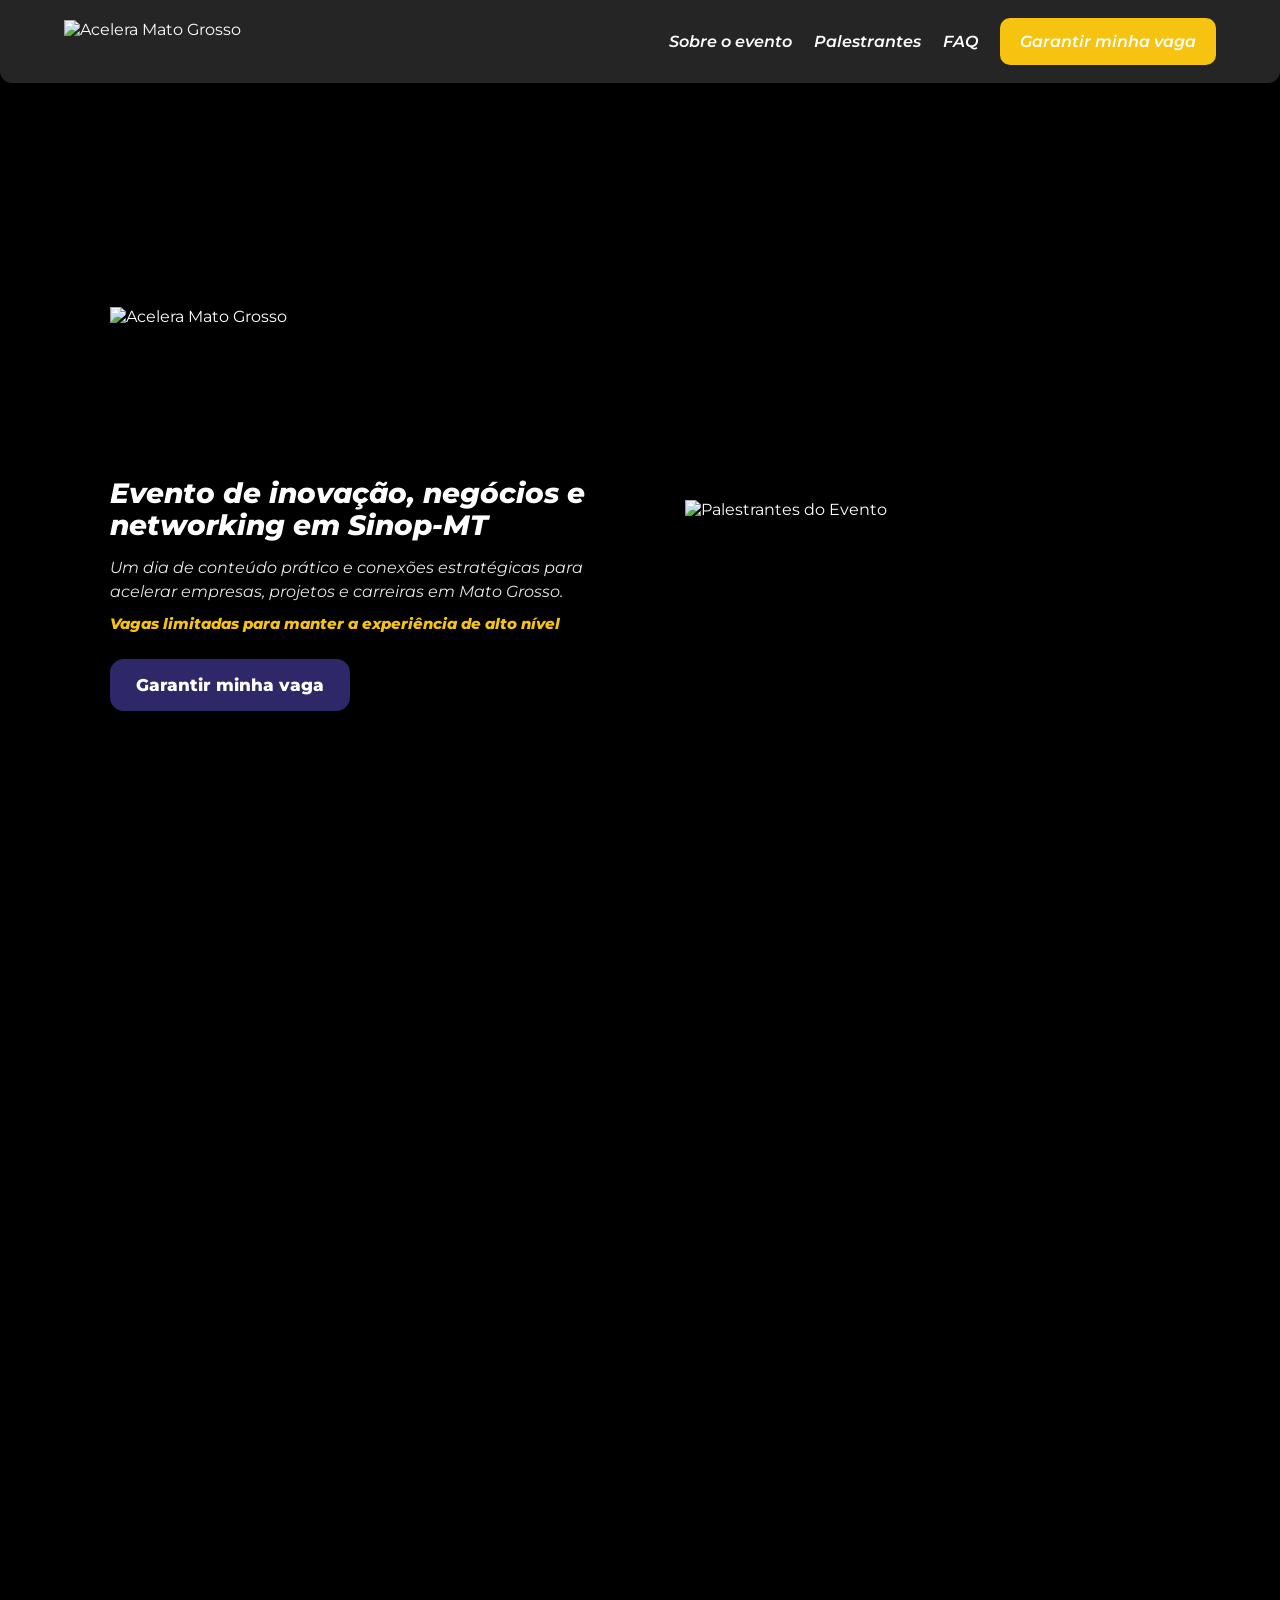
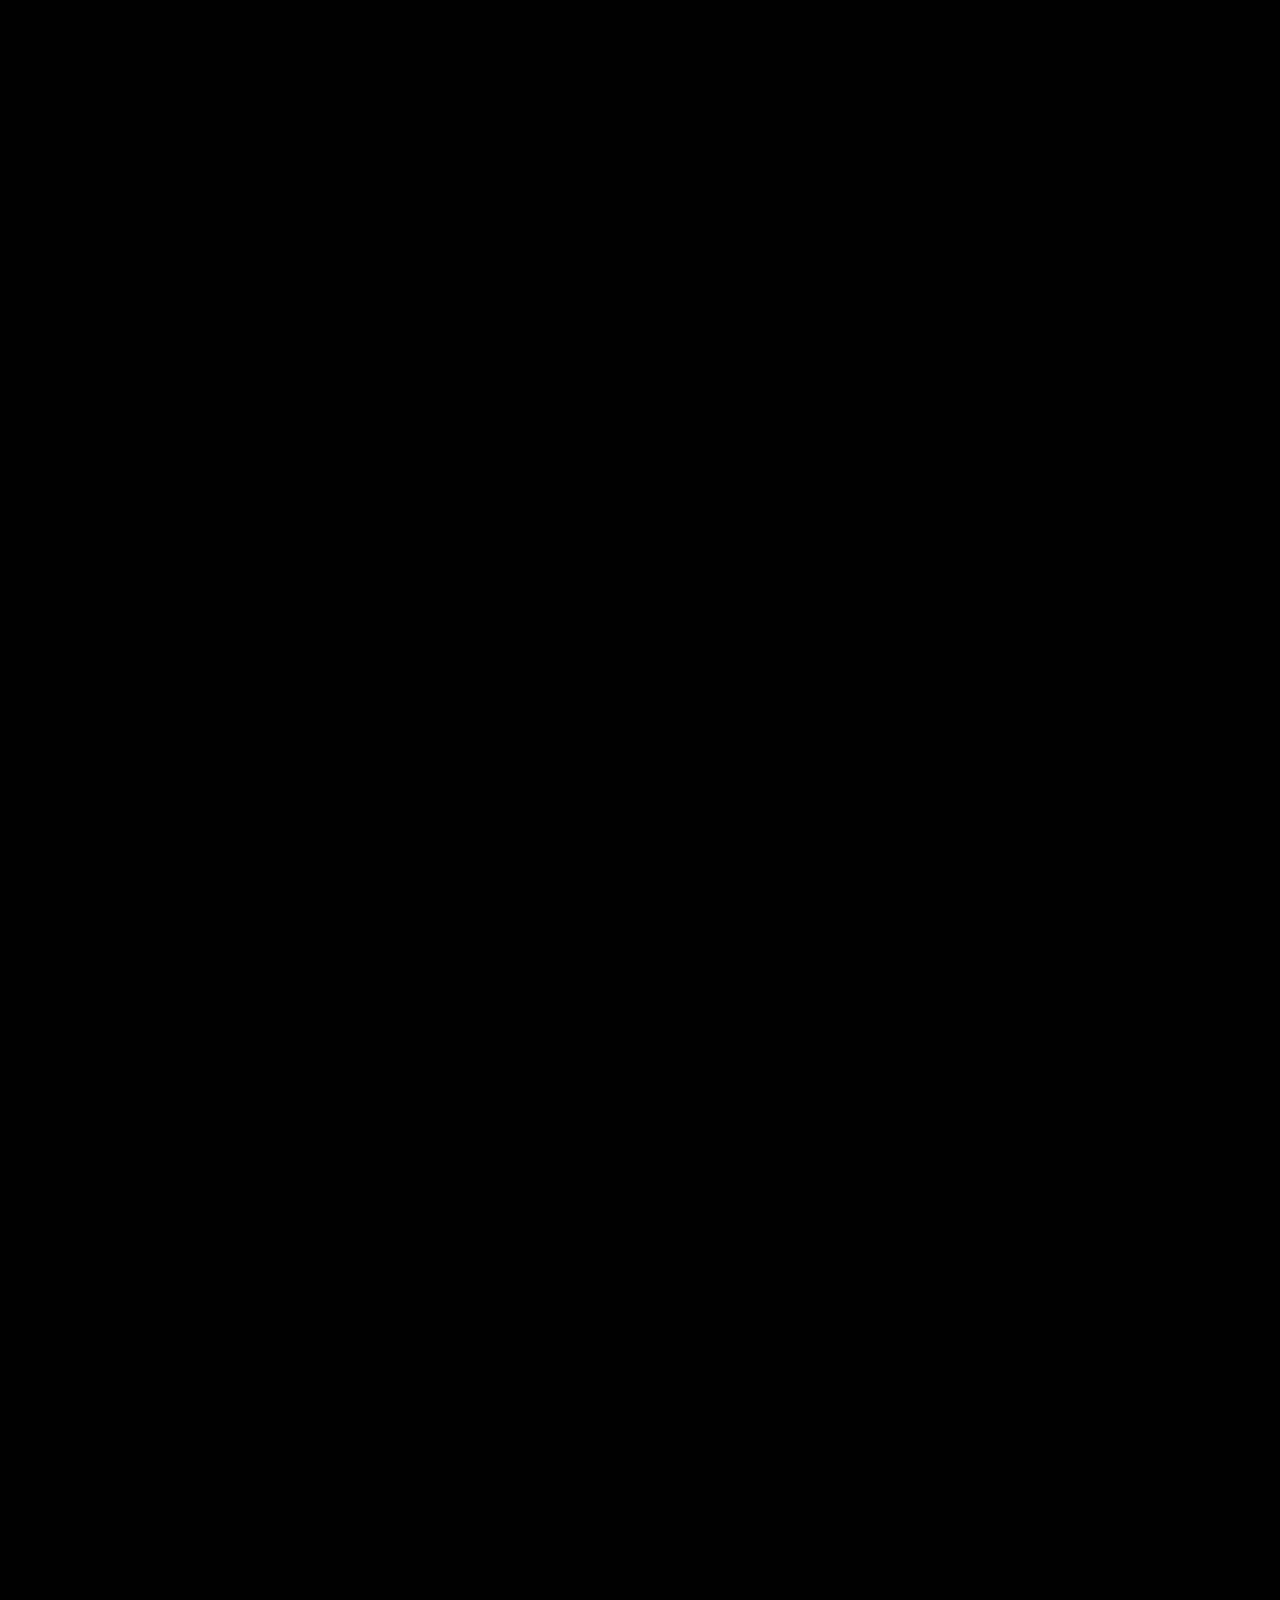
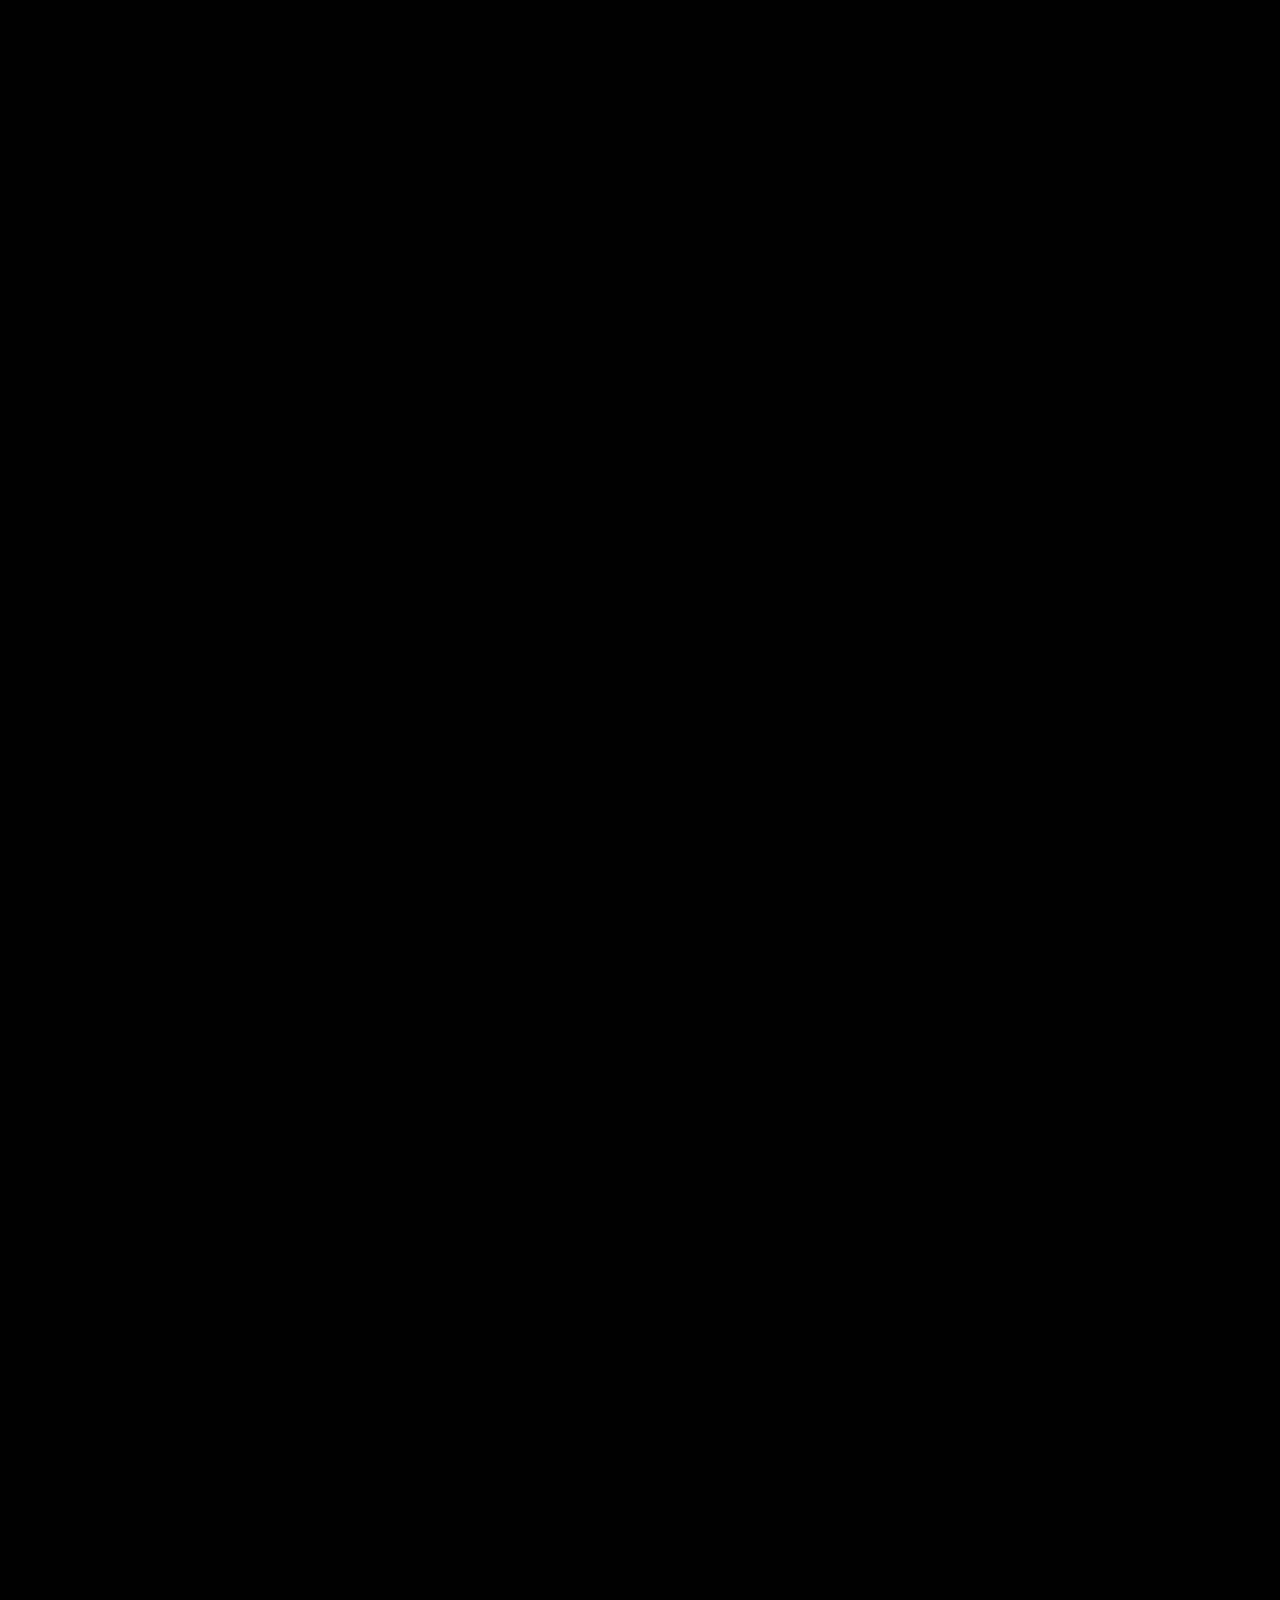
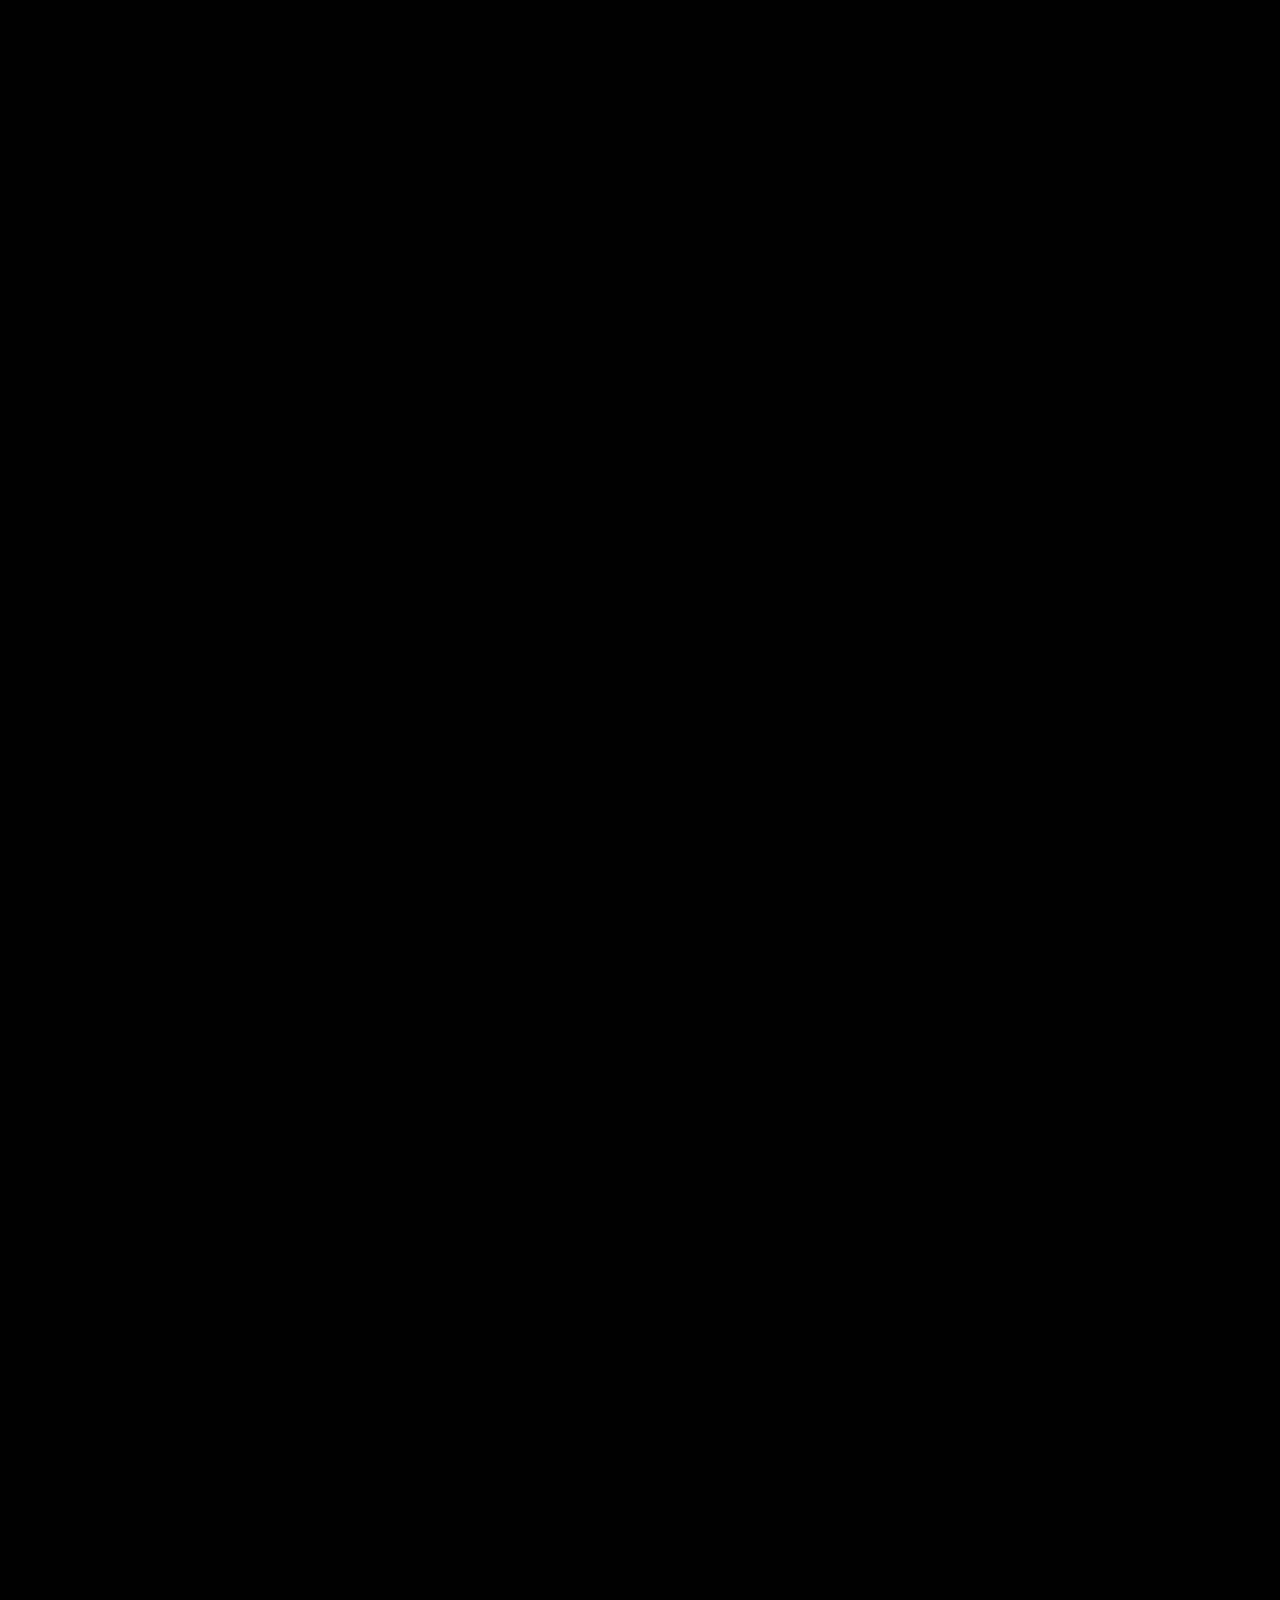
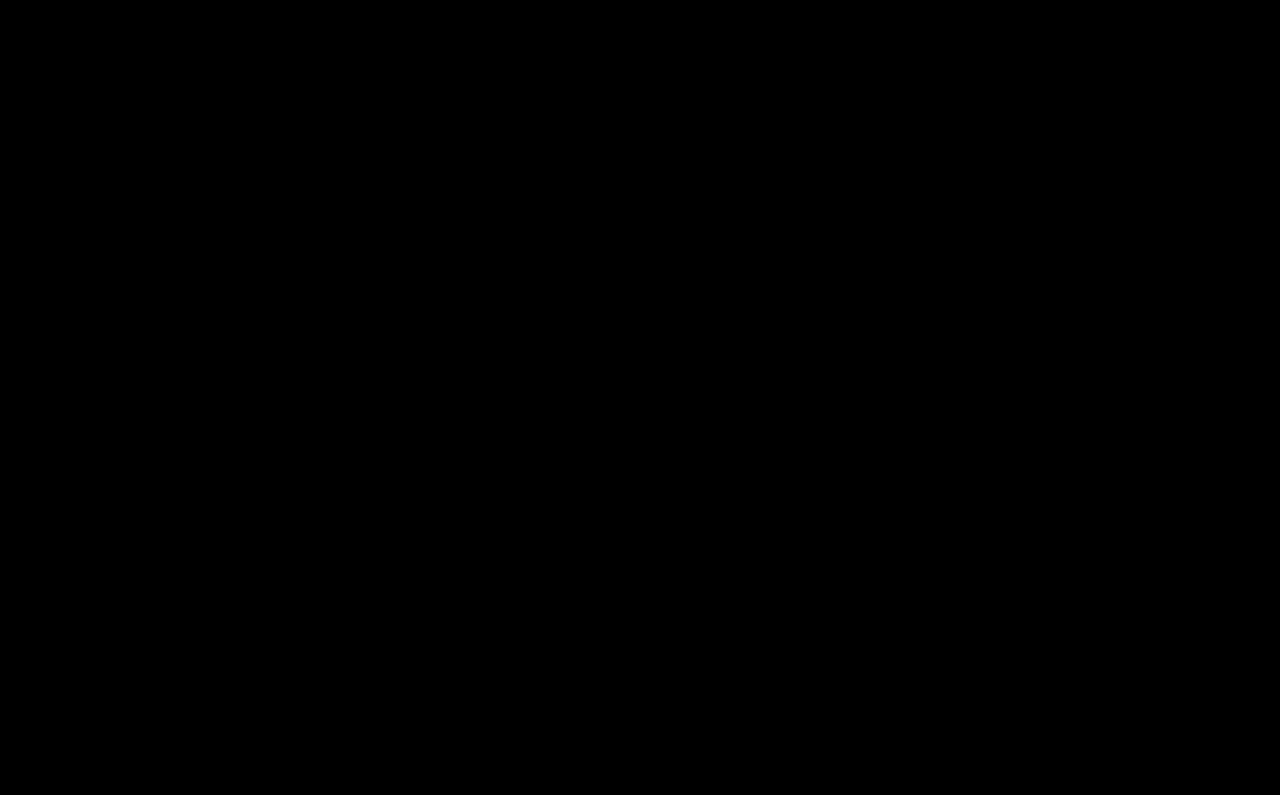
==== index.html @ d0f85fc1 "Feat ajuste no estilo e acrecentar outras opções no beneficios." ====
<!DOCTYPE html>
<html lang="pt-br">
<head>
    <meta charset="utf-8">
    <meta name="viewport" content="width=device-width, initial-scale=1, viewport-fit=cover">
    <meta name="theme-color" content="#2E2868">
    <meta name="color-scheme" content="dark light">
    <meta name="description" content="Acelera Mato Grosso: evento presencial de inovação, negócios e networking em Sinop-MT. Conteúdo prático, conexões estratégicas e vagas limitadas.">
    <meta name="robots" content="index,follow,max-image-preview:large">
    <meta property="og:locale" content="pt_BR">
    <meta property="og:type" content="website">
    <meta property="og:title" content="Acelera Mato Grosso — Inovação, Negócios e Networking em Sinop-MT">
    <meta property="og:description" content="Um dia de conteúdo prático e conexões estratégicas para acelerar empresas, projetos e carreiras em Mato Grosso.">
    <!-- TODO: ajuste a URL do site e a imagem OG -->
    <meta property="og:url" content="https://www.seudominio.com/">
    <meta property="og:image" content="https://www.seudominio.com/assent/og.jpg">
    <meta name="twitter:card" content="summary_large_image">
    <meta name="twitter:title" content="Acelera Mato Grosso">
    <meta name="twitter:description" content="Evento presencial de inovação, negócios e networking em Sinop-MT.">
    <meta name="twitter:image" content="https://www.seudominio.com/assent/og.jpg">

    <title>Acelera Mato Grosso | Evento de inovação, negócios e networking em Sinop-MT</title>

    <!-- Performance: fonts -->
    <link rel="preconnect" href="https://fonts.googleapis.com">
    <link rel="preconnect" href="https://fonts.gstatic.com" crossorigin>
    <link href="https://fonts.googleapis.com/css2?family=Montserrat:ital,wght@0,400;0,600;0,700;1,400;1,600;1,700&display=swap" rel="stylesheet">

    <link rel="stylesheet" href="style.css">

    <!-- SEO: Structured data (Event) -->
    <script type="application/ld+json">
    {
        "@context": "https://schema.org",
        "@type": "Event",
        "name": "Acelera Mato Grosso",
        "description": "Evento presencial de inovação, negócios e networking em Sinop-MT, com conteúdo prático e conexões estratégicas.",
        "eventAttendanceMode": "https://schema.org/OfflineEventAttendanceMode",
        "eventStatus": "https://schema.org/EventScheduled",
        "startDate": "2026-04-10T13:00:00-04:00",
        "endDate": "2026-04-10T20:00:00-04:00",
        "location": {
        "@type": "Place",
        "name": "Vie Hotel",
        "address": {
            "@type": "PostalAddress",
            "streetAddress": "Av. Bruno Martini, 2249 - Recanto Suíço",
            "addressLocality": "Sinop",
            "addressRegion": "MT",
            "postalCode": "78555-601",
            "addressCountry": "BR"
        }
        },
        "image": [
        "https://www.seudominio.com/assent/art-1.png"
        ],
        "offers": [
        {
            "@type": "Offer",
            "name": "Acelera Standard",
            "priceCurrency": "BRL",
            "price": "997.00",
            "availability": "https://schema.org/InStock",
            "url": "https://www.seudominio.com/#ingressos"
        },
        {
            "@type": "Offer",
            "name": "Acelera VIP",
            "priceCurrency": "BRL",
            "price": "1897.00",
            "availability": "https://schema.org/InStock",
            "url": "https://www.seudominio.com/#ingressos"
        }
        ],
        "organizer": {
        "@type": "Organization",
        "name": "Acelera Mato Grosso",
        "url": "https://www.seudominio.com/"
        }
    }
    </script>
</head>
<body>
    <!------- MENU CABEÇALHO ------>
    <a class="skip-link" href="#conteudo">Pular para o conteúdo</a>

    <header class="navbar" role="banner">

        <div class="logo">
            <a href="index.html">
                <img src="assent/logo-1.svg" alt="Acelera Mato Grosso" width="220" height="50" decoding="async">
            </a>
        </div>

        <button class="menu-toggle" id="mobile-menu" type="button" aria-label="Abrir menu" aria-controls="site-nav" aria-expanded="false">
            <span class="bar"></span>
            <span class="bar"></span>
            <span class="bar"></span>
        </button>

        <nav class="nav-links" id="site-nav" aria-label="Navegação principal">

            <div class="mobile-nav-head">
                <span class="mobile-nav-title">Menu</span>
                <button class="menu-close" type="button" aria-label="Fechar menu" data-menu-close>&times;</button>
            </div>

           <div class="mobile-nav-body">
                <ul>
                    <li><a href="#sobre">Sobre o evento</a></li>
                    <li><a href="#palestrantes">Palestrantes</a></li>
                    <li><a href="#faq">FAQ</a></li>
                    <li class="nav-button-container">
                        <a href="#ingressos" class="btn-vaga">Garantir minha vaga</a>
                    </li>
                </ul>
            </div>
        </nav>
    </header>

    <!------ Backdrop do menu mobile (clicável para fechar) ---- -->
    <div class="nav-backdrop" id="nav-backdrop" data-menu-close aria-hidden="true"></div>

    <main id="conteudo">

        <!----- HERO ------>
        <section class="hero">
            <div class="hero-container">
                <div class="hero-content">
                    <img src="assent/logo-1.svg" alt="Acelera Mato Grosso" class="hero-logo" width="580" height="160" decoding="async">
                    <h1 id="hero-title">Evento de inovação, negócios e networking em Sinop-MT</h1>
                    <p>Um dia de conteúdo prático e conexões estratégicas para acelerar empresas, projetos e carreiras em Mato Grosso.</p>
                    <span class="vagas-alerta">Vagas limitadas para manter a experiência de alto nível</span>
                    <a href="#ingressos" class="btn-hero">Garantir minha vaga</a>
                </div>
                <div class="hero-image" aria-hidden="true">
                    <img src="assent/art-1.png" alt="Palestrantes do Evento" fetchpriority="high" decoding="async">
                </div>
            </div>
        </section>

        <!------ CRÔNOMETRO ------>
        <section class="countdown-section" aria-label="Contagem regressiva para o evento" data-event-start="2026-04-10T13:00:00-04:00">
            <div class="countdown-container" role="group" aria-label="Tempo restante">
                <div class="time-box">
                    <span id="months" aria-label="Meses restantes">0</span>
                    <p>meses</p>
                </div>
                <div class="time-box">
                    <span id="days" aria-label="Dias restantes">0</span>
                    <p>dias</p>
                </div>
                <div class="time-box" aria-label="Horas restantes">
                    <span id="hours">0</span>
                    <p>horas</p>
                </div>
                <div class="time-box" aria-label="Minutos restantes">
                    <span id="minutes">0</span>
                    <p>minutos</p>
                </div>
            </div>
        </section>

        <!------ O QUE É ------>
        <section class="about-section" id="sobre" aria-labelledby="sobre-title">
            <div class="about-container">
        
                <div class="carousel-wrapper" aria-hidden="true">
                    <div class="blur-top"></div>
        
                    <div class="carousel-column">
                        <div class="track track-up" id="track1">
                            <img src="assent/1.png" alt="Evento" loading="lazy" decoding="async">
                            <img src="assent/2.png" alt="Evento" loading="lazy" decoding="async">
                            <img src="assent/3.png" alt="Evento" loading="lazy" decoding="async">
                            <img src="assent/4.png" alt="Evento" loading="lazy" decoding="async">
                            <img src="assent/5.png" alt="Evento" loading="lazy" decoding="async">
                            <img src="assent/6.png" alt="Evento" loading="lazy" decoding="async">
                        </div>
                    </div>

                    <div class="carousel-column">
                        <div class="track track-down" id="track2">
                            <img src="assent/1.png" alt="Evento" loading="lazy" decoding="async">
                            <img src="assent/2.png" alt="Evento" loading="lazy" decoding="async">
                            <img src="assent/3.png" alt="Evento" loading="lazy" decoding="async">
                            <img src="assent/4.png" alt="Evento" loading="lazy" decoding="async">
                            <img src="assent/5.png" alt="Evento" loading="lazy" decoding="async">
                            <img src="assent/6.png" alt="Evento" loading="lazy" decoding="async">
                        </div>
                    </div>

                    <div class="blur-bottom"></div>
                </div>

                <div class="about-text">
                    <h2 id="sobre-title">O que é o Acelera Mato Grosso?</h2>
                    <p>O Acelera Mato Grosso é um evento criado para fortalecer o ecossistema local, reunindo pessoas e organizações para falar de crescimento, inovação e execução. Aqui o foco é sair do "conceito" e levar você para a prática: estratégias, ferramentas e trocas reais com quem faz acontecer em Sinop e em todo o MT.</p>
                </div>

            </div>
        </section>

        <!------ BENEFICIOS ------>
        <section class="benefits-section" id="beneficios" aria-labelledby="beneficios-title">
            <div class="benefits-container">
                <h2 class="benefits-title" id="beneficios-title">Por que participar?</h2>
        
                <div class="benefits-content">
                    <div class="benefits-image" aria-hidden="true">
                        <img src="assent/mt.png" alt="Mapa de Mato Grosso" loading="lazy" decoding="async">
                    </div>
                    <div class="benefits-text">
                        <ul>
                            <li>Atualize seu repertório com tendências e boas práticas do mercado</li>
                            <li>Troque experiências com pessoas que vivem desafios parecidos</li>
                            <li>Amplie seu networking e gere oportunidades reais</li>
                            <li>Saia com ideias e um plano de ação para aplicar rapidamente</li>
                        </ul>
                    </div>
                </div>
            </div>
        </section>

        <!------ PARA QUEM? ------->
        <section class="target-section" id="publico" aria-labelledby="publico-title">
            <div class="target-container">
                <h2 class="target-title" id="publico-title">Para quem o Acelera Mato Grosso é ideal?</h2>
        
                <div class="target-grid" role="list">

                    <div class="target-card" role="listitem">
                        <img src="assent/proprietario-da-loja 1.svg" alt="Ícone Empreendedores" loading="lazy" decoding="async">
                        <p>Empreendedores e donos de negócios (pequenos, médios e em crescimento)</p>
                    </div>

                    <div class="target-card">
                        <img src="assent/programador 1.svg" alt="Ícone Profissionais" loading="lazy" decoding="async">
                        <p>Profissionais de tecnologia, marketing, vendas, gestão e operações</p>
                    </div>

                    <div class="target-card">
                        <img src="assent/financiamento-coletivo-de-startups 1.svg" alt="Ícone Startups" loading="lazy" decoding="async">
                        <p>Startups e projetos em validação, tração ou escala</p>
                    </div>

                    <div class="target-card">
                        <img src="assent/lideranca 1.svg" alt="Ícone Lideranças" loading="lazy" decoding="async">
                        <p>Lideranças e equipes que querem inovar e melhorar resultados</p>
                    </div>

                </div>
            </div>
        </section>

        <!------ CONTEÚDO ------>
        <section class="content-features" id="conteudo-feature" aria-labelledby="conteudo-title">
            <h2 class="features-main-title" id="conteudo-title">Conteúdo + conexões</h2>

            <div class="features-container">

                <div class="feature-item">
                    <div class="feature-image-wrapper">
                        <div class="diamond-shape">
                            <img src="assent/13.png" alt="Palestras" loading="lazy" decoding="async">
                        </div>
                    </div>
                    <div class="feature-text">
                        <p><strong>Palestras:</strong> insights e casos reais, sem enrolação</p>
                    </div>
                </div>

                <div class="feature-item reverse">
                    <div class="feature-image-wrapper">
                        <div class="diamond-shape">
                            <img src="assent/14.png" alt="Workshops" loading="lazy" decoding="async">
                        </div>
                    </div>
                    <div class="feature-text">
                        <p><strong>Workshops:</strong> mão na massa com ferramentas e métodos</p>
                    </div>
                </div>

                <div class="feature-item">
                    <div class="feature-image-wrapper">
                        <div class="diamond-shape">
                            <img src="assent/15.png" alt="Networking" loading="lazy" decoding="async">
                        </div>
                    </div>
                    <div class="feature-text">
                        <p><strong>Networking:</strong> conexões por interesses (negócios, carreira, tech, parcerias)</p>
                    </div>
                </div>

            </div>
        </section>

        <!------ PROGRAMAÇÃO ------>
        <section class="schedule-section" id="programacao" aria-labelledby="programacao-title">
            <div class="schedule-container">
                <h2 class="schedule-title" id="programacao-title">Programação do Acelera Mato Grosso</h2>
        
                <div class="schedule-image-wrapper" aria-hidden="true">
                    <img src="assent/16.png" alt="Cronograma do Evento" class="schedule-img" loading="lazy" decoding="async">
                </div>
                <div class="schedule-cta">
                    <a href="#ingressos" class="btn-hero">Quero participar</a>
                </div>

            </div>
        </section>

        <!------ PALESTRANTES ------>
        <section class="speakers-section" id="palestrantes" aria-labelledby="palestrantes-title">
            <div class="speakers-container">
                <h2 class="speakers-title" id="palestrantes-title">Palestrantes e convidados</h2>
                <p class="speakers-subtitle">Reunimos profissionais com experiência prática em crescimento e inovação, conectando o mercado local com referências e cases aplicáveis.</p>
        
                <div class="speakers-carousel" aria-label="Lista de palestrantes" tabindex="0">
                    <div class="speakers-track" id="speakers-track">
                    
                        <!-- Leonardo Naranjo -->
                        <button type="button" class="speaker-card speaker-card-btn"
                            data-speaker-name="Leonardo Naranjo"
                            data-speaker-role="Sócio Empresário"
                            data-speaker-bio="Leonardo Naranjo é advogado e Master Franqueado da Prudential do Brasil, além de sócio-fundador da LLN Corretora de Seguros. Há quase 10 anos lidera uma das unidades de franquia mais premiadas da companhia, reconhecida como TOP Estadual 2025. Atua com foco em sucessão empresarial, planejamento financeiro estratégico e proteção patrimonial, unindo visão de longo prazo com execução prática. Também tem forte atuação no desenvolvimento de pessoas, formando times de alta performance e estruturando modelos de reconhecimento e compensação por resultados. É mestre em Direito Internacional pela UFMG e acredita no franchising como motor de crescimento, construindo negócios escaláveis, lucrativos e com propósito em todo o Brasil."
                            data-speaker-img="assent/palestras1.png"
                            data-linkedin="https://www.linkedin.com/in/leonardo-naranjo-728499106/"
                            aria-label="Abrir detalhes do palestrante Leonardo Naranjo">

                            <div class="speaker-image-container">
                                <img src="assent/palestras1.png" alt="Foto do palestrante Leonardo Naranjo" loading="lazy" decoding="async">
                            </div>

                            <div class="speaker-info">
                                <h3>Leonardo Naranjo — Sócio Empresário</h3>
                                <p><strong>Tema:</strong> Gestão de Risco.</p>
                            </div>
                        </button>
                        
                        <!-- Filipe Telles -->
                        <button type="button" class="speaker-card speaker-card-btn"
                            data-speaker-name="Filipe Telles"
                            data-speaker-role="Gestor de Liderança e Inovação"
                            data-speaker-bio="Filipe Telles é gestor de Inovação e Qualidade na Agroceres PIC e mentor de negócios no PwC Agtech Innovation. Atua fortalecendo pessoas e times por meio de treinamentos, workshops, consultorias e mentorias que combinam metodologias modernas de gestão (como Gestão 3.0, Design Thinking e Agile) com desenvolvimento humano, liderança, comunicação, inteligência emocional, planejamento estratégico e gestão da inovação. Com trajetória sólida em gestão de projetos, processos e desenvolvimento de talentos, também traz uma abordagem prática inspirada no aprendizado com cavalos, ajudando líderes a aplicarem presença, exemplo e interesse genuíno para lidar com desafios reais. É mestre pela UNESP e possui MBA em Gestão de Projetos pela USP/ESALQ."
                            data-speaker-img="assent/palestras2.png"
                            data-linkedin="https://www.linkedin.com/in/filipetelles/"
                            aria-label="Abrir detalhes do palestrante Filipe Telles">

                            <div class="speaker-image-container">
                                <img src="assent/palestras2.png" alt="Foto do palestrante Filipe Telles" loading="lazy" decoding="async">
                            </div>

                            <div class="speaker-info">
                                <h3>Filipe Telles — Liderança e Inovação</h3>
                                <p><strong>Tema:</strong> Liderança</p>
                            </div>
                        </button>
            
                        <!-- Ademir Junior -->
                        <button type="button" class="speaker-card speaker-card-btn"
                            data-speaker-name="Ademir Junior"
                            data-speaker-role="Contador e Consultor"
                            data-speaker-bio="Profissional com sólida trajetória acadêmica e atuação prática em contabilidade e finanças aplicadas ao agronegócio. Realizou Pós-Doutorado em Contabilidade no Agronegócio pela AIT (Dublin, Irlanda) e Pós-Doutorado em Finanças (FACEBA). É Doutor em Administração (UA) e Mestre em Controladoria (UFBA), além de empresário contábil e professor universitário. Especialista em Agronegócios (UFBA), possui MBAs e pós-graduações em áreas como auditoria e perícia, controladoria e finanças corporativas, contabilidade societária, custos, gerencial, fusões e aquisições e contabilidade desportiva, com formações por instituições como FGV, PUC-SP, PUC-RJ, FIPECAFI e Estácio. Complementa sua formação com cursos e extensões em comércio exterior, contabilidade internacional e offshore e estruturas econômicas (Oxford College, Londres). Atua como colunista de economia no jornal O Clarín (Buenos Aires) e é coautor dos livros Compliance Trabalhista e Compliance Tributário. No mercado, trabalha com agronegócio, comércio exterior, contabilidade aeronáutica e desportiva, além de planejamento sucessório e tributário e contabilidade internacional"
                            data-speaker-img="assent/palestras3.png"
                            data-instagram="https://www.instagram.com/ademirjunioroficial/"
                            aria-label="Abrir detalhes do palestrante Ademir Junior">

                            <div class="speaker-image-container">
                                <img src="assent/palestras3.png" alt="Foto do palestrante Ademir Junior" loading="lazy" decoding="async">
                            </div>

                            <div class="speaker-info">
                                <h3>Ademir Junior — Contador e Consultor</h3>
                                <p><strong>Tema:</strong> Reforma Tributária</p>
                            </div>
                        </button>
            
                        <!-- Mariana Maduro -->
                        <button type="button" class="speaker-card speaker-card-btn"
                            data-speaker-name="Mariana Maduro"
                            data-speaker-role="Diretora Jurídica"
                            data-speaker-bio="Mariana Maduro é advogada e sócia na Renault Advogados, com 15 anos de experiência em Direito Societário, M&A, Private Equity e Mercado de Capitais. Atuou como Diretora Jurídica e de Compliance de companhia de capital aberto listada no Novo Mercado da B3 e regulada pela SUSEP, com interação direta com Conselho de Administração e comitês de Auditoria e Risco, reportando-se a CFO e CEO. Com forte perfil estratégico e executivo, liderou áreas consultiva e contenciosa, contratos, governança, estruturação societária, operações de M&A, estratégia fiscal e implantação de sistemas de gestão de contratos e processos, além de canal de denúncias e programas de compliance. Também é professora de Direito Societário, M&A e Mercado de Capitais em cursos de LL.M e pós-graduação (IBMEC e outras instituições) e autora de artigos na área. Formação destacada: LL.M. em Direito Societário e Mercado de Capitais (IBMEC) e especialização em Direito Empresarial (UERJ)."
                            data-speaker-img="assent/palestras4.png"
                            data-instagram="https://www.instagram.com/prof.mariana.maduro/"
                            data-linkedin="https://www.linkedin.com/in/mariana-maduro-17bbb822/"
                            aria-label="Abrir detalhes do palestrante Mariana Maduro">

                            <div class="speaker-image-container">
                                <img src="assent/palestras4.png" alt="Foto do palestrante Mariana Maduro" loading="lazy" decoding="async">
                            </div>

                            <div class="speaker-info">
                                <h3>Mariana Maduro — Diretora Jurídicar</h3>
                                <p><strong>Tema:</strong> Direito Societário</p>
                            </div>
                        </button>

                        <!-- Rafael Periole -->
                        <button type="button" class="speaker-card speaker-card-btn"
                            data-speaker-name="Rafael Periole"
                            data-speaker-role="Sócio Empresário"
                            data-speaker-bio="Rafael Perioli é engenheiro de produção e executivo de crescimento, com mais de 15 anos de experiência em vendas, marketing e estruturação de times comerciais. É CMO e sócio da WeFit, empresa que integra neurociência, genética e tecnologia para soluções personalizadas de saúde e bem-estar, e cofundador da BeHive Global, atuando também como membro do conselho. Ao longo da carreira, liderou projetos de expansão e cultura comercial, com foco em branding, performance, conversão e escala, além de mentorar profissionais e empresas com metodologias práticas de alta performance. É formado pela Universidade Paulista e possui Master’s em Business Management pela FGV."
                            data-speaker-img="assent/palestras5.png"
                            data-instagram="https://www.instagram.com/rafaelperioli/"
                            data-linkedin="https://www.linkedin.com/in/rafaperioli/?originalSubdomain=br"
                            aria-label="Abrir detalhes do palestrante Rafael Periole">

                            <div class="speaker-image-container">
                                <img src="assent/palestras5.png" alt="Foto do palestrante Rafael Periole" loading="lazy" decoding="async">
                            </div>

                            <div class="speaker-info">
                                <h3>Rafael Periole — Sócio Empresário</h3>
                                <p><strong>Tema:</strong> Era da Venda</p>
                            </div>
                        </button>

                        <!-- Ielifer Marques -->
                        <button type="button" class="speaker-card speaker-card-btn"
                            data-speaker-name="Ielifer Marques"
                            data-speaker-role="Coordenadora de consultoria"
                            data-speaker-bio="Iélifer Marques é Engenheira de Produção formada pela UFMS e atua como Coordenadora de Consultoria na P-Excellence, onde lidera projetos de BPM (Business Process Management) e melhoria contínua para organizações de diferentes segmentos. Tem experiência prática em otimização, mapeamento e padronização de processos em empresas de pequeno a grande porte, com estruturas que variam de 7 a 35 mil colaboradores, sempre com foco em eficiência operacional e geração de valor sustentável."
                            data-speaker-img="assent/palestras6.png"
                            data-linkedin="https://www.linkedin.com/in/i%C3%A9lifer-marques-347a111b5/"
                            aria-label="Abrir detalhes do palestrante Ielifer Marques">

                            <div class="speaker-image-container">
                                <img src="assent/palestras6.png" alt="Foto do palestrante Ielifer Marques" loading="lazy" decoding="async">
                            </div>

                            <div class="speaker-info">
                                <h3>Ielifer Marques — Coord. de consultoria</h3>
                                <p><strong>Tema:</strong> Gestão de Processos</p>
                            </div>
                        </button>
                    </div>
                </div>

                <div class="carousel-controls" aria-label="Controles do carrossel de palestrantes">
                    <button class="control-btn" type="button" data-action="prev" aria-label="Voltar">‹</button>
                    <button class="control-btn" type="button" data-action="next" aria-label="Avançar">›</button>
                </div>
            </div>
        </section>


        <section class="tickets-section" id="ingressos" aria-labelledby="ingressos-title">
            <h2 class="tickets-main-title" id="ingressos-title">Ingressos</h2>

            <div class="tickets-container">

                <div class="ticket-card">

                    <h3 class="ticket-name">Acelera Standard</h3>

                    <div class="price-container">
                        <span class="old-price">R$ 1.994,00</span>

                        <div class="main-price" aria-label="Preço parcelado">
                            <span class="price-x">R$ x6</span>
                            <span class="price-value">187<small>,00</small></span>
                        </div>

                        <p class="cash-price">ou à vista R$ 997,00</p>
                    </div>

                    <a href="#" class="btn-ticket-buy">Comprar meu ingresso</a>

                    <button class="btn-toggle-benefits" type="button" data-toggle="collapse" data-target="#benefits-standard" aria-expanded="false">
                        <span class="chev" aria-hidden="true">></span> Ver benefícios
                    </button>

                    <div id="benefits-standard" class="benefits-content-1" hidden>
                        <ul>
                            <li>Acesso Completo às Palestras</li>
                            <li>Networking Coffee Break</li>
                            <li>Kit de Boas-Vindas</li>
                            <li>Crachá de Identificação Exclusivo</li>
                        </ul>
                    </div>

                </div>

                <div class="ticket-card">
                    <h3 class="ticket-name vip-label">Acelera VIP</h3>

                    <div class="price-container">
                        <span class="old-price">R$ 4.044,00</span>
                        
                        <div class="main-price" aria-label="Preço parcelado">
                            <span class="price-x">R$ x6</span>
                            <span class="price-value">337<small>,00</small></span>
                        </div>

                        <p class="cash-price">ou à vista R$ 1.897,00</p>
                    </div>

                    <a href="#" class="btn-ticket-buy vip-border">Comprar meu ingresso</a>

                    <button class="btn-toggle-benefits" type="button" data-toggle="collapse" data-target="#benefits-vip" aria-expanded="false">
                        <span class="chev" aria-hidden="true">></span> Ver benefícios
                    </button>

                    <div id="benefits-vip" class="benefits-content-1" hidden>
                        <ul>
                            <li>Tudo do Standard</li>
                            <li>Acesso à Área VIP (Frente do Palco)</li>
                            <li>Jantar de Confraternização</li>
                        </ul>
                    </div>

                </div>
            </div>
        </section>

        <!------ PERGUNTAS FREQUENTES ------>
        <section class="faq-section" id="faq" aria-labelledby="faq-title">
            <h2 class="faq-main-title" id="faq-title">Perguntas frequentes</h2>

            <div class="faq-container">
                <div class="faq-item">
                    <button class="faq-question" type="button" data-toggle="collapse" data-target="#faq-1" aria-expanded="false">
                        O que é o Acelera Mato Grosso?
                        <span class="faq-arrow" aria-hidden="true">▼</span>
                    </button>
                    <div class="faq-answer" id="faq-1" hidden>
                        <p>Acelera Mato Grosso é um evento presencial focado em inovação, negócios e networking, com palestras e atividades práticas para acelerar empresas, projetos e carreiras em Sinop/MT.</p>
                    </div>
                </div>

                <div class="faq-item">
                    <button class="faq-question" type="button" data-toggle="collapse" data-target="#faq-2" aria-expanded="false">
                        Quando e onde acontece o evento?
                        <span class="faq-arrow" aria-hidden="true">▼</span>
                    </button>
                    <div class="faq-answer" id="faq-2" hidden>
                        <p datetime="2026-04-10T13:00:00-04:00">O evento acontecerá no dia 10 de Março de 2026, em Sinop-MT. O local exato será enviado por e-mail aos inscritos.</p>
                    </div>
                </div>
            </div>
        </section>


        <section class="location-section" id="local" aria-labelledby="local-title">
            <h2 class="location-title" id="local-title">LOCAL</h2>
            <div class="location-container">
                <div class="location-info">
                    <img src="assent/art5.svg" alt="Ícone de Pin" class="pin-icon" class="pin-icon" width="60" height="60" loading="lazy" decoding="async">
                    <p class="location-date">
                        <time datetime="2026-04-10T13:00:00-04:00">10/04/2026</time> • Vie Hotel • 13:00
                    </p>
                    <p class="location-address">
                        Av. Bruno Martini, 2249 - Recanto Suiço, Sinop - MT, 78555-601
                    </p>
                </div>

                <div class="location-map" aria-label="Mapa do local">
                    <iframe
                        src="https://www.google.com/maps/embed?pb=!1m18!1m12!1m3!1d3905.109343716075!2d-55.5348821!3d-11.8614947!2m3!1f0!2f0!3f0!3m2!1i1024!2i768!4f13.1!3m3!1m2!1s0x9330926887754b5f%3A0x7707e0c465f2a13b!2sAv.%20Bruno%20Martini%2C%202249%20-%20Recanto%20Su%C3%AD%C3%A7o%2C%20Sinop%20-%20MT!5e0!3m2!1spt-BR!2sbr!4v1715000000000!5m2!1spt-BR!2sbr"
                        width="100%" height="350" style="border:0; border-radius: 15px;" allowfullscreen="" loading="lazy">
                    </iframe>
                </div>
            </div>
        </section>
    </main>

    <!------ RODAPÉ ------>
    <footer class="main-footer">
        <div class="footer-container">
            <div class="footer-brand">
                <img src="assent/logo-1.svg" alt="Acelera Mato Grosso" class="footer-logo" width="200" height="60" loading="lazy" decoding="async">
                <p>Acelera Mato Grosso</p>
                <p>99.999.999/0001-99</p>
            </div>

            <div class="footer-links-social">
                <div class="footer-legal" aria-label="Links legais">
                    <a href="#">Política de Privacidade (LGPD)</a>
                    <a href="#">Termos de Uso</a>
                    <a href="#">Política de Reembolso/Cancelamento</a>
                </div>

                <div class="footer-social" aria-label="Redes sociais">
                    <a href="#" aria-label="WhatsApp"><img src="assent/whatsapp.svg" alt="" width="35" height="35" loading="lazy" decoding="async"></a>
                    <a href="#" aria-label="Email"><img src="assent/email.svg" alt="" width="35" height="35" loading="lazy" decoding="async"></a>
                    <a href="#" aria-label="Instagram"><img src="assent/instagram.svg" alt="" width="35" height="35" loading="lazy" decoding="async"></a>
                </div>
            </div>
        </div>

        <div class="footer-copyright">
        <p>&copy; Acelera Mato Grosso 2026</p>
        </div>
  </footer>

    <noscript>
        <div class="noscript">
            Para melhor experiência, ative o JavaScript no seu navegador.
        </div>
    </noscript>

<!-- Modal de Palestrante (Popup) -->
<div class="speaker-modal" id="speaker-modal" aria-hidden="true">
    <div class="speaker-modal__backdrop" data-modal-close></div>

    <div class="speaker-modal__dialog" role="dialog" aria-modal="true" aria-labelledby="speaker-modal-title">
        <button class="speaker-modal__close" type="button" aria-label="Fechar popup" data-modal-close>&times;</button>

        <div class="speaker-modal__content">
            <div class="speaker-modal__media">
                <img id="speaker-modal-img" src="" alt="">
            </div>

            <div class="speaker-modal__body">
                <h3 id="speaker-modal-title"></h3>
                <p class="speaker-modal__role" id="speaker-modal-role"></p>
                <p class="speaker-modal__bio" id="speaker-modal-bio"></p>

                <div class="speaker-modal__social" aria-label="Redes sociais do palestrante">
                    <a class="speaker-modal__social-btn" id="speaker-modal-instagram" href="#" target="_blank" rel="noopener noreferrer" aria-label="Abrir Instagram">
                        <svg viewBox="0 0 24 24" width="22" height="22" aria-hidden="true">
                            <path fill="currentColor" d="M7.75 2h8.5A5.75 5.75 0 0 1 22 7.75v8.5A5.75 5.75 0 0 1 16.25 22h-8.5A5.75 5.75 0 0 1 2 16.25v-8.5A5.75 5.75 0 0 1 7.75 2Zm0 1.5A4.25 4.25 0 0 0 3.5 7.75v8.5A4.25 4.25 0 0 0 7.75 20.5h8.5a4.25 4.25 0 0 0 4.25-4.25v-8.5A4.25 4.25 0 0 0 16.25 3.5h-8.5Zm10.5 2.25a.75.75 0 1 1 0 1.5.75.75 0 0 1 0-1.5ZM12 7a5 5 0 1 1 0 10 5 5 0 0 1 0-10Zm0 1.5a3.5 3.5 0 1 0 0 7 3.5 3.5 0 0 0 0-7Z"/>
                        </svg>
                    </a>

                    <a class="speaker-modal__social-btn" id="speaker-modal-linkedin" href="#" target="_blank" rel="noopener noreferrer" aria-label="Abrir LinkedIn">
                        <svg viewBox="0 0 24 24" width="22" height="22" aria-hidden="true">
                            <path fill="currentColor" d="M4.98 3.5A2.5 2.5 0 1 1 5 8.5a2.5 2.5 0 0 1-.02-5ZM3.5 9h3v12h-3V9Zm7 0h2.9v1.64h.04c.4-.76 1.38-1.56 2.84-1.56 3.04 0 3.6 2 3.6 4.6V21h-3v-6.2c0-1.48-.03-3.38-2.06-3.38-2.06 0-2.38 1.6-2.38 3.28V21h-3V9Z"/>
                        </svg>
                    </a>
                </div>
            </div>
        </div>
    </div>
</div>

    <script src="script.js"></script>
</body>
</html>
---- style.css ----
/* =========================================================
   Acelera Mato Grosso — CSS refinado (SEO/A11y/Responsivo)
   Breakpoints solicitados:
   - Tablet: 768px
   - Celular pequeno: 350px
   ========================================================= */

/* ------ VARIÁVEIS ------ */
:root {
  --cor-principal: #2E2868;
  --cor-botao: #F7C311;
  --bg-dark: #000;
  --bg-light: #d1d1d1;
  --text-dark: #111;
  --text-light: #fff;
  --muted: rgba(255, 255, 255, 0.75);
  --radius-sm: 12px;
  --radius-md: 18px;
  --radius-lg: 30px;
  --shadow-lg: 0 10px 30px rgba(0, 0, 0, 0.45);
  --container: 1200px;
  --font: 'Montserrat', system-ui, -apple-system, Segoe UI, Roboto, Arial, sans-serif;

  --focus: 0 0 0 3px rgba(247, 195, 17, 0.35);
}

/* ------ RESET/BASE ------ */
*,
*::before,
*::after { box-sizing: border-box; }

html, body { height: 100%; }

html, body { overflow-x: hidden; }
@supports (overflow: clip) { html, body { overflow-x: clip; } }


body {
  margin: 0;
  font-family: var(--font);
  background: var(--bg-dark);
  color: var(--text-light);
  -webkit-font-smoothing: antialiased;
  text-rendering: optimizeLegibility;
  overflow-x: hidden;
}

img { max-width: 100%; height: auto; display: block; }

a { color: inherit; text-decoration: none; }

/* Utilitário de acessibilidade (screen readers) */
.sr-only {
  position: absolute;
  width: 1px;
  height: 1px;
  padding: 0;
  margin: -1px;
  overflow: hidden;
  clip: rect(0, 0, 0, 0);
  white-space: nowrap;
  border: 0;
}

button { font-family: inherit; }

:focus-visible {
  outline: none;
  box-shadow: var(--focus);
  border-radius: 10px;
}

.container {
  width: min(var(--container), 92%);
  margin: 0 auto;
}

/* Skip link */
.skip-link {
  position: absolute;
  left: 12px;
  top: -80px;
  z-index: 9999;
  background: var(--cor-principal);
  color: var(--text-light);
  padding: 10px 12px;
  border-radius: 10px;
  transition: top 0.2s ease;
}

.skip-link:focus { top: 12px; }

/* Body lock no menu mobile */
body.menu-open { overflow: hidden; }

/* Backdrop do menu mobile */
.nav-backdrop {
  position: fixed;
  inset: 0;
  background: rgba(0,0,0,0.75);
  opacity: 0;
  visibility: hidden;
  pointer-events: none;
  transition: opacity 0.22s ease, visibility 0.22s ease;
  /* Acima do header, abaixo do drawer */
  z-index: 5050;
}



/* Botão X do menu (mobile) */
.menu-close { display: none; }

/* Estrutura do drawer mobile (oculta no desktop) */
.mobile-nav-head { display: none; }
.mobile-nav-body { display: block; }


/* ------ NAVBAR ------ */
.navbar {
  display: flex;
  align-items: center;
  justify-content: space-between;
  padding: 18px 5%;
  background: rgba(82, 82, 82, 0.45);
  border-radius: 0 0 12px 12px;
  position: sticky;
  top: 0;
  z-index: 1000;
  backdrop-filter: blur(8px);
}

.logo img { height: 44px; width: auto; }

.nav-links ul {
  display: flex;
  align-items: center;
  list-style: none;
  gap: 22px;
  padding: 0;
  margin: 0;
}

.nav-links a {
  color: var(--text-light);
  font-weight: 600;
  font-style: italic;
  transition: color 0.2s ease;
}

.nav-links a:hover { color: var(--cor-botao); }

/* CTA */
.btn-vaga {
  background: var(--cor-botao);
  color: var(--text-light);
  padding: 12px 18px;
  border-radius: 10px;
  font-weight: 800;
  font-style: normal;
  border: 2px solid transparent;
  display: inline-flex;
  align-items: center;
  justify-content: center;
  white-space: nowrap;
  transition: transform 0.15s ease, background 0.15s ease, border-color 0.15s ease;
}

.btn-vaga:hover {
  transform: translateY(-1px);
  background: #f0b800;
  border-color: rgba(46, 40, 104, 0.65);
}

/* Mobile menu button */
.menu-toggle {
  display: none;
  flex-direction: column;
  gap: 6px;
  cursor: pointer;
  background: transparent;
  border: 0;
  padding: 8px;
}

.bar {
  height: 3px;
  width: 30px;
  background: var(--text-light);
  transition: transform 0.2s ease, opacity 0.2s ease;
}

/* X animation */
#mobile-menu.is-active .bar:nth-child(2) { opacity: 0; }
#mobile-menu.is-active .bar:nth-child(1) { transform: translateY(9px) rotate(45deg); }
#mobile-menu.is-active .bar:nth-child(3) { transform: translateY(-9px) rotate(-45deg); }

/* ------ HERO ------ */
.hero {
  padding: 60px 5% 0;
  min-height: 88vh;
  display: flex;
  align-items: center;
}

.hero-container {
  width: min(var(--container), 92%);
  margin: 0 auto;
  display: grid;
  grid-template-columns: 1.05fr 0.95fr;
  gap: 40px;
  align-items: center;
}

.hero-content { color: var(--text-light); }

.hero-logo {
  width: min(580px, 100%);
  margin-bottom: 22px;
}

.hero-content h1 {
  font-size: clamp(1.6rem, 2.2vw, 2.3rem);
  font-weight: 800;
  font-style: italic;
  margin: 0 0 14px;
  line-height: 1.15;
}

.hero-content p {
  font-size: clamp(1rem, 1.15vw, 1.15rem);
  margin: 0 0 10px;
  font-style: italic;
  opacity: 0.9;
  line-height: 1.5;
}

.vagas-alerta {
  display: block;
  color: var(--cor-botao);
  font-weight: 800;
  font-style: italic;
  margin: 0 0 26px;
  font-size: 0.95rem;
}

.btn-hero {
  background: var(--cor-principal);
  color: var(--text-light);
  padding: 16px 26px;
  border-radius: 14px;
  font-weight: 800;
  font-size: 1.05rem;
  display: inline-flex;
  align-items: center;
  justify-content: center;
  gap: 10px;
  transition: transform 0.15s ease, background 0.15s ease;
}

.btn-hero:hover { transform: translateY(-1px); background: #3e368a; }

.hero-image { display: flex; justify-content: flex-end; }
.hero-image img { width: 100%; max-width: 560px; }

/* ------ COUNTDOWN ------ */
.countdown-section { position: relative; width: 100%; z-index: 30; }

.countdown-container {
  background: var(--cor-principal);
  display: flex;
  justify-content: space-around;
  align-items: center;
  position: absolute;
  left: 50%;
  top: 0;
  transform: translate(-50%, 50%);
  width: min(650px, 92%);
  padding: 15px 10px;
  border-radius: 22px;
  box-shadow: var(--shadow-lg);
}

.time-box { text-align: center; color: var(--text-light); }

.time-box span {
  display: block;
  font-size: clamp(1.8rem, 3vw, 2.6rem);
  font-weight: 900;
  color: var(--cor-botao);
  font-style: italic;
  line-height: 1;
}

.time-box p { margin: 6px 0 0; font-size: 0.9rem; font-style: italic; opacity: 0.85; }

.countdown-finished { margin: 0; color: var(--text-light); font-style: italic; }

/* ------ SOBRE ------ */
.about-section {
  background: var(--bg-light);
  margin-top: 100px;
  padding: 120px 5% 80px;
  border-radius: 40px 40px 0 0;
  color: var(--text-dark);
}

.about-container {
  width: min(var(--container), 92%);
  margin: 0 auto;
  display: grid;
  grid-template-columns: 1fr 1fr;
  gap: 60px;
  align-items: center;
}

.carousel-wrapper {
  position: relative;
  height: 520px;
  display: flex;
  gap: 16px;
  overflow: hidden;
}

.only-desktop { display: block; }

.blur-top, .blur-bottom {
  position: absolute;
  width: 100%;
  height: 110px;
  z-index: 10;
  pointer-events: none;
}

.blur-top { top: 0; background: linear-gradient(to bottom, var(--bg-light), transparent); }
.blur-bottom { bottom: 0; background: linear-gradient(to top, var(--bg-light), transparent); }

.carousel-column { flex: 1; }

.track {
  display: flex;
  flex-direction: column;
  gap: 16px;
  will-change: transform;
}

.track img {
  width: 100%;
  height: 170px;
  object-fit: cover;
  border-radius: 20px;
}

.about-text h2 {
  color: var(--cor-principal);
  font-size: clamp(1.6rem, 2vw, 2rem);
  font-style: italic;
  margin: 0 0 16px;
}

.about-text p {
  margin: 0;
  color: #333;
  line-height: 1.75;
  font-style: italic;
  font-size: 1rem;
}

/* ------ BENEFÍCIOS ------ */
.benefits-section { padding: 80px 5%; color: var(--text-light); }
.benefits-container { width: min(var(--container), 92%); margin: 0 auto; }
.benefits-title { text-align: center; font-size: clamp(1.6rem, 2vw, 2rem); font-style: italic; margin: 0 0 50px; font-weight: 800; }

.benefits-content {
  display: grid;
  grid-template-columns: 1fr 1fr;
  gap: 60px;
  align-items: center;
}

.benefits-content-1 {
  display: flex;
  justify-content: flex-start;
  flex-wrap: wrap;
  text-align: left;
}

.benefits-image { display: flex; justify-content: center; }
.benefits-image img { max-height: 450px; width: 100%; max-width: 520px; }

.benefits-text ul { list-style: none; margin: 0; padding: 0; }

.benefits-text li {
  font-size: 1.1rem;
  font-style: italic;
  margin: 0 0 22px;
  position: relative;
  padding-left: 20px;
  line-height: 1.45;
  opacity: 0.92;
}

.benefits-text li::before {
  content: "•";
  position: absolute;
  left: 0;
  color: var(--text-light);
  font-weight: 900;
}

/* ------ PÚBLICO ALVO ------ */
.target-section { padding: 60px 5% 100px; color: var(--text-light); overflow: hidden; }
.target-container { width: min(var(--container), 92%); margin: 0 auto; }
.target-title { text-align: center; font-size: clamp(1.4rem, 2vw, 1.9rem); font-style: italic; margin: 0 0 100px; }

.target-grid {
  display: grid;
  grid-template-columns: repeat(4, 1fr);
  gap: 20px;
}

.target-card {
  background: linear-gradient(135deg, #e0e0e0 0%, #ffffff 100%);
  padding: 38px 18px;
  border-radius: 16px;
  text-align: center;
  color: #333;
  display: grid;
  gap: 18px;
  align-content: center;
  min-height: 290px;
  transition: transform 0.15s ease;
}

.target-card:hover { transform: translateY(-2px); }

.target-card img { width: 60px; margin: 0 auto; }
.target-card p { margin: 0; font-size: 1rem; font-weight: 700; line-height: 1.45; font-style: italic; }

.hint-scroll {
  margin: 22px 0 0;
  text-align: center;
  font-size: 0.9rem;
  opacity: 0.75;
  display: none;
}

/* ------ CONTEÚDO/FEATURES ------ */
.content-features { padding: 100px 5%; color: var(--text-light); }
.features-main-title { text-align: center; font-size: 1.5rem; font-style: italic; font-weight: 500; margin: 0 0 80px; }

.features-container { width: min(1000px, 92%); margin: 0 auto; display: grid; gap: 44px; }

.feature-item { display: grid; grid-template-columns: 1fr 1.35fr; align-items: center; gap: 40px; }
.feature-item.reverse { grid-template-columns: 1.35fr 1fr; }
.feature-item.reverse .feature-image-wrapper { order: 2; }

.feature-image-wrapper { display: flex; justify-content: center; }

.diamond-shape {
  width: 280px;
  height: 280px;
  background: var(--cor-principal);
  transform: rotate(45deg);
  overflow: hidden;
  border: 4px solid var(--cor-principal);
  position: relative; /* fix do absolute no img */
  border-radius: 18px;
}

.diamond-shape img {
  position: absolute;
  inset: 50% auto auto 50%;
  width: 100%;
  height: 100%;
  object-fit: cover;
  transform: translate(-50%, -50%) rotate(-45deg) scale(1.45);
}

.feature-text p { margin: 0; font-size: 1.1rem; font-style: italic; line-height: 1.5; }
.feature-text strong { font-size: 1.2rem; color: var(--text-light); }

/* ------ PROGRAMAÇÃO ------ */
.schedule-section { background: var(--bg-light); padding: 80px 5%; display: flex; justify-content: center; }
.schedule-container { width: min(900px, 92%); text-align: center; color: var(--text-dark); }
.schedule-title { color: var(--cor-principal); font-size: clamp(1.4rem, 2vw, 1.85rem); font-style: italic; font-weight: 900; margin: 0 0 50px; }
.schedule-image-wrapper { display: flex; justify-content: center; margin: 0 0 46px; }
.schedule-img { filter: drop-shadow(0 6px 16px rgba(0, 0, 0, 0.15)); border-radius: 12px; }

/* ------ PALESTRANTES ------ */
.speakers-section { padding: 80px 0; color: var(--text-light); overflow: hidden; }
.speakers-container { text-align: center; width: min(var(--container), 92%); margin: 0 auto; }
.speakers-title { font-size: clamp(1.6rem, 2vw, 2rem); font-style: italic; margin: 0 0 12px; }
.speakers-subtitle { max-width: 900px; margin: 0 auto 40px; font-size: 0.95rem; opacity: 0.8; line-height: 1.6; }

.speakers-carousel {
  width: 100%;
  overflow-x: auto;
  overflow-y: hidden;
  scroll-snap-type: x mandatory;
  scroll-behavior: smooth;
  -webkit-overflow-scrolling: touch;
  border-radius: 14px;
}

.speakers-carousel::-webkit-scrollbar { height: 10px; }
.speakers-carousel::-webkit-scrollbar-thumb { background: rgba(255,255,255,0.15); border-radius: 999px; }

.speakers-track {
  display: flex;
  gap: 20px;
  padding: 10px 4px 18px;
}

.speaker-card {
  scroll-snap-align: start;
  flex: 0 0 calc(33.333% - 14px);
  min-width: 260px;
  text-align: left;
}

.speaker-image-container {
  width: 100%;
  aspect-ratio: 1/1;
  border: 2px solid var(--cor-principal);
  margin: 0 0 18px;
  background: linear-gradient(180deg, rgba(46, 40, 104, 0.22) 0%, rgba(0, 0, 0, 0) 100%);
  border-radius: 14px;
}

.speaker-image-container img {
  width: 100%;
  height: 100%;
  object-fit: cover;
  border-radius: 10px;
}

.speaker-info h3 {
  margin: 0 0 8px;
  font-size: 0.8rem;
  font-weight: 900;
  text-transform: uppercase;
  letter-spacing: 0.6px;
}

.speaker-info p {
  margin: 0;
  font-size: 0.82rem;
  font-style: italic;
  opacity: 0.78;
  line-height: 1.45;
}

.muted { opacity: 0.75; }

.carousel-controls {
  display: flex;
  justify-content: center;
  gap: 14px;
  margin-top: 18px;
}

.control-btn {
  background: var(--cor-botao);
  border: 0;
  color: #111;
  width: 44px;
  height: 44px;
  border-radius: 12px;
  cursor: pointer;
  font-size: 1.5rem;
  font-weight: 900;
  display: inline-flex;
  align-items: center;
  justify-content: center;
  transition: transform 0.15s ease;
}

.control-btn:hover { transform: translateY(-1px); }

/* ------ INGRESSOS ------ */
.tickets-section { background: var(--bg-light); padding: 80px 5%; text-align: center; color: var(--text-dark); }
.tickets-main-title { margin: 0 0 50px; font-size: clamp(1.4rem, 2vw, 1.9rem); font-style: italic; }

.tickets-container {
  width: min(var(--container), 92%);
  margin: 0 auto;
  display: grid;
  grid-template-columns: repeat(2, minmax(260px, 420px));
  justify-content: center;
  gap: 30px;
  align-items: start;
}

.ticket-card {
  background: var(--bg-dark);
  color: var(--text-light);
  padding: 40px 30px;
  border-radius: var(--radius-lg);
  display: grid;
  gap: 14px;
  align-content: start;
  box-shadow: 0 10px 25px rgba(0,0,0,0.25);
}

.ticket-name { margin: 0; font-size: 1.8rem; font-style: italic; }
.vip-label { background: var(--cor-botao); color: var(--text-light); padding: 5px 18px; border-radius: 10px; display: inline-block; }

.old-price { color: var(--cor-botao); text-decoration: line-through; font-weight: 900; font-size: 1.1rem; }

.main-price { display: flex; align-items: baseline; justify-content: center; gap: 10px; margin: 8px 0 0; }
.price-x { color: var(--cor-botao); font-weight: 900; font-size: 1.4rem; }
.price-value { font-size: 4.4rem; font-weight: 900; letter-spacing: -1px; }
.price-value small { font-size: 1.5rem; font-weight: 900; }

.cash-price { margin: 0; font-size: 0.95rem; font-weight: 700; opacity: 0.92; }

.btn-ticket-buy {
  border: 2px solid rgba(46, 40, 104, 0.8);
  color: var(--cor-botao);
  font-weight: 900;
  padding: 14px 18px;
  border-radius: 14px;
  width: 100%;
  display: inline-flex;
  justify-content: center;
  transition: transform 0.15s ease, border-color 0.15s ease;
}

.btn-ticket-buy:hover { transform: translateY(-1px); border-color: var(--cor-botao); }

.vip-border { border-color: var(--cor-botao); }

.btn-toggle-benefits {
  background: transparent;
  border: 0;
  color: var(--text-light);
  font-weight: 700;
  cursor: pointer;
  display: inline-flex;
  align-items: center;
  justify-content: center;
  gap: 10px;
  padding: 6px 10px;
  border-radius: 10px;
}

.chev {
  color: var(--cor-botao);
  font-size: 1.4rem;
  transition: transform 0.2s ease;
}

.chev.rotate { transform: rotate(90deg); }

.benefits-content {
  width: 100%;
  text-align: left;
  transition: max-height 0.25s ease;
}

.benefits-content ul { list-style: none; margin: 10px 0 0; padding: 0; }
.benefits-content li {
  font-size: 0.95rem;
  margin: 0 0 10px;
  padding-left: 16px;
  position: relative;
  line-height: 1.35;
}

.benefits-content li::before {
  content: "•";
  color: var(--cor-botao);
  position: absolute;
  left: 0;
  font-weight: 900;
}

/* ------ PATROCÍNIO ------ */
.sponsor-section { padding: 80px 5%; color: var(--text-light); }
.sponsor-container { width: min(900px, 92%); margin: 0 auto; text-align: center; }
.sponsor-title { margin: 0 0 12px; font-size: clamp(1.4rem, 2vw, 1.9rem); font-style: italic; }
.sponsor-text { margin: 0 auto 22px; max-width: 720px; opacity: 0.85; line-height: 1.6; font-style: italic; }
.sponsor-actions { display: flex; gap: 14px; justify-content: center; align-items: center; flex-wrap: wrap; }

.btn-link {
  color: var(--text-light);
  opacity: 0.9;
  text-decoration: underline;
  text-underline-offset: 3px;
}

/* ------ FAQ ------ */
.faq-section { padding: 80px 5%; color: var(--text-light); }
.faq-main-title { text-align: center; font-style: italic; margin: 0 0 40px; font-size: clamp(1.4rem, 2vw, 1.9rem); }

.faq-container {
  background: var(--bg-light);
  width: min(1000px, 92%);
  margin: 0 auto;
  padding: 40px;
  border-radius: 50px;
}

.faq-item { border-bottom: 1px solid rgba(0, 0, 0, 0.1); padding: 6px 0; }

.faq-question {
  width: 100%;
  background: transparent;
  border: 0;
  display: flex;
  justify-content: space-between;
  align-items: center;
  padding: 18px 0;
  font-size: 1.1rem;
  font-weight: 900;
  color: var(--cor-principal);
  text-align: left;
  cursor: pointer;
}

.faq-arrow {
  background: #a8b2bd;
  color: var(--text-light);
  width: 28px;
  height: 28px;
  display: inline-flex;
  align-items: center;
  justify-content: center;
  border-radius: 8px;
  font-size: 0.7rem;
  transition: transform 0.2s ease;
}

.faq-arrow.rotate { transform: rotate(180deg); }

.faq-answer {
  transition: max-height 0.25s ease;
  color: #444;
}

.faq-answer p { margin: 0 0 18px; line-height: 1.7; font-style: italic; }

/* ------ LOCAL ------ */
.location-section { padding: 80px 5%; color: var(--text-light); text-align: center; }
.location-title { margin: 0 0 50px; font-size: clamp(1.4rem, 2vw, 1.9rem); font-style: italic; letter-spacing: 1px; }

.location-container {
  width: min(1100px, 92%);
  margin: 0 auto;
  display: grid;
  grid-template-columns: 1fr 1.35fr;
  gap: 50px;
  align-items: center;
}

.pin-icon { width: 60px; margin: 0 auto 16px; }
.location-date { color: var(--cor-botao); font-size: 1.4rem; font-weight: 900; font-style: italic; margin: 0 0 12px; }
.location-address { font-size: 1.15rem; font-weight: 800; line-height: 1.45; max-width: 460px; margin: 0 auto; }

/* ------ FOOTER ------ */
.main-footer { padding: 60px 5% 20px; border-top: 1px solid rgba(255, 255, 255, 0.1); color: var(--text-light); }
.footer-container { width: min(1100px, 92%); margin: 0 auto; display: flex; justify-content: space-between; gap: 40px; flex-wrap: wrap; }
.footer-logo { width: 200px; margin-bottom: 14px; }

.footer-brand p { margin: 0 0 6px; font-size: 0.95rem; opacity: 0.85; }

.footer-links-social { display: flex; flex-direction: column; align-items: flex-end; gap: 26px; }

.footer-legal { display: grid; gap: 10px; text-align: right; }
.footer-legal a { font-size: 0.95rem; font-style: italic; opacity: 0.85; transition: color 0.2s ease, opacity 0.2s ease; }
.footer-legal a:hover { color: var(--cor-botao); opacity: 1; }

.footer-social { display: flex; gap: 20px; align-items: center; }
.footer-social img { width: 35px; height: 35px; transition: transform 0.15s ease; }
.footer-social a:hover img { transform: translateY(-3px); }

.footer-copyright { text-align: center; margin-top: 46px; padding-top: 18px; border-top: 1px solid rgba(255, 255, 255, 0.06); font-size: 0.85rem; opacity: 0.65; }

/* Noscript */
.noscript {
  position: fixed;
  inset: auto 12px 12px 12px;
  background: rgba(46,40,104,0.95);
  color: #fff;
  padding: 12px 14px;
  border-radius: 14px;
  text-align: center;
  z-index: 9999;
}

/* =========================================================
   RESPONSIVIDADE
   ========================================================= */

/* ------ <= 992px (menu mobile + ajustes gerais) ------ */
@media (max-width: 992px) {
  .menu-toggle { display: flex; }

  /* Garante que o header fique acima do conteúdo */
  .navbar { z-index: 5000; }

  /* Drawer (menu lateral) — estilo profissional como o exemplo */
  .nav-links {
    position: fixed;
    top: 0;
    right: 0;
    bottom: 0;
    z-index: 5100;

    width: min(88vw, 380px);
    height: 100dvh;

    background: rgba(0, 0, 0, 0.94);
    border-left: 1px solid rgba(255, 255, 255, 0.10);
    box-shadow: -18px 0 40px rgba(0,0,0,0.65);

    transform: translateX(105%);
    transition: transform 0.28s ease;
    pointer-events: none;

    display: flex;
    flex-direction: column;
  }

  .nav-links.active {
    transform: translateX(0);
    pointer-events: auto;
  }

  /* Cabeçalho do drawer */
  .mobile-nav-head {
    display: flex;
    align-items: center;
    justify-content: space-between;
    gap: 12px;
    padding: calc(env(safe-area-inset-top) + 14px) 14px 12px;
    position: sticky;
    top: 0;
    background: rgba(0, 0, 0, 0.94);
    backdrop-filter: blur(10px);
    border-bottom: 1px solid rgba(255, 255, 255, 0.10);
  }

  .mobile-nav-title {
    font-weight: 800;
    font-style: italic;
    font-size: 1.05rem;
    letter-spacing: 0.3px;
  }

  /* Botão X dentro do drawer */
  .menu-close {
    display: inline-flex;
    position: static;
    width: 44px;
    height: 44px;
    border-radius: 16px;
    align-items: center;
    justify-content: center;

    background: rgba(255,255,255,0.06);
    border: 1px solid rgba(255,255,255,0.14);
    color: #fff;
    font-size: 2rem;
    line-height: 1;
    cursor: pointer;
  }

  /* Corpo rolável (garante que todas as opções apareçam) */
  .mobile-nav-body {
    flex: 1;
    padding: 14px 14px calc(env(safe-area-inset-bottom) + 18px);
    overflow-y: auto;
    -webkit-overflow-scrolling: touch;
  }

  .nav-links ul {
    flex-direction: column;
    gap: 10px;
    width: 100%;
    margin: 0;
    padding: 0;
    list-style: none;
    text-align: left;
  }

  .nav-links li { width: 100%; }

  .nav-links a {
    text-align: center;
    display: block;
    width: 100%;
    padding: 14px 14px;
  }


  .nav-links a.btn-vaga {
    background: var(--cor-botao);
    border-color: transparent;
    text-align: center;
  }
  .nav-links a.btn-vaga:hover { background: #f0b800; }


  .hero { padding: 40px 5% 100px; }
  .hero-container { grid-template-columns: 1fr; text-align: center; }
  .hero-image { justify-content: center; }
  .hero-logo { margin: 0 auto 18px; }

  .about-container { grid-template-columns: 1fr; gap: 34px; }
  .only-desktop { display: none; }
  .carousel-wrapper { height: 320px; }

  .benefits-content { grid-template-columns: 1fr; text-align: center; gap: 32px; }
  .benefits-text li { padding-left: 0; }
  .benefits-text li::before { display: none; }

  .location-container { grid-template-columns: 1fr; gap: 36px; }

  .footer-container { flex-direction: column; align-items: center; text-align: center; }
  .footer-links-social { align-items: center; }
  .footer-legal { text-align: center; }
}

/* Em alturas pequenas (mobile landscape / devtools), reduz ainda mais para não cortar opções */
@media (max-width: 992px) and (max-height: 520px) {
  .mobile-nav-head {
    padding-top: calc(env(safe-area-inset-top) + 10px);
    padding-bottom: 10px;
  }
  .mobile-nav-body {
    padding-top: 10px;
    padding-bottom: calc(env(safe-area-inset-bottom) + 14px);
  }
  .nav-links ul { gap: 8px; }
  .nav-links a { padding: 12px 12px; border-radius: 14px; }
}

/* ------ <= 768px (Tablet) ------ */
@media (max-width: 768px) {
  .countdown-container { padding: 16px 12px; border-radius: 18px; }

  .about-section { border-radius: 10px 10px 0 0;}

  .time-box p { font-size: 0.82rem; }

  .target-grid {
    display: flex;
    gap: 18px;
    overflow-x: auto;
    scroll-snap-type: x mandatory;
    padding-bottom: 8px;
    -webkit-overflow-scrolling: touch;
  }

  .target-grid::-webkit-scrollbar { height: 10px; }
  .target-grid::-webkit-scrollbar-thumb { background: rgba(255,255,255,0.12); border-radius: 999px; }

  .target-card { min-width: 260px; scroll-snap-align: start; }
  .hint-scroll { display: block; }

  .feature-item, .feature-item.reverse {
    grid-template-columns: 1fr;
    text-align: center;
    gap: 60px;
  }

  .feature-item.reverse .feature-image-wrapper { order: 0; }

  .diamond-shape { width: 190px; height: 190px; }

  .speakers-track { padding-bottom: 14px; }
  .speaker-card { flex: 0 0 78%; }

  .faq-container { padding: 26px; border-radius: 32px; }
  .faq-question { font-size: 1rem; }
}

/* Celulares pequenos: drawer ocupa a tela inteira (evita "vazar" lateral) */
@media (max-width: 420px) {
  .nav-links { width: 100vw; }
}

/* ------ <= 600px ------ */
@media (max-width: 600px) {
  .tickets-container { grid-template-columns: 1fr; }
  .speaker-card { flex: 0 0 88%; }
}

/* ------ <= 350px (Celular pequeno) ------ */
@media (max-width: 350px) {
  /* Ajustes do menu no celular bem pequeno */
  .mobile-nav-head { padding-left: 12px; padding-right: 12px; }
  .mobile-nav-title { font-size: 1rem; }
  .menu-close { width: 40px; height: 40px; border-radius: 14px; font-size: 1.85rem; }
  .mobile-nav-body { padding-left: 12px; padding-right: 12px; }
  .nav-links a { padding: 12px 12px; }

  .navbar { padding: 14px 4%; }
  .logo img { height: 38px; }

  .hero { padding: 32px 4% 95px; }
  .btn-hero { width: 100%; }
  .btn-vaga { width: 100%; }

  .countdown-container { gap: 10px; }
  .about-section { border-radius: 5px 5px 0 0;}
  .time-box span { font-size: 1.55rem; }
  .time-box p { font-size: 0.75rem; }

  .tickets-section { padding: 60px 4%; }
  .ticket-card { padding: 28px 18px; border-radius: 22px; }
  .price-value { font-size: 3.6rem; }

  .faq-container { padding: 20px; border-radius: 24px; }
}




/* ===== Speaker modal / popup (sempre centralizado e responsivo) ===== */
body.modal-open{
  overflow: hidden;
}

/* overlay do modal */
.speaker-modal{
  position: fixed;
  inset: 0;
  z-index: 9999;

  display: flex;
  align-items: center;
  justify-content: center;

  padding: 14px;

  opacity: 0;
  visibility: hidden;
  pointer-events: none;
  transition: opacity .18s ease, visibility .18s ease;
}

.speaker-modal.is-open{
  opacity: 1;
  visibility: visible;
  pointer-events: auto;
}

.speaker-modal__backdrop{
  position: absolute;
  inset: 0;
  background: rgba(0,0,0,.78);
}

/* caixa do popup */
.speaker-modal__dialog{
  position: relative;
  z-index: 1;
  width: min(980px, calc(100% - 28px));
  max-height: calc(100svh - 28px);
  background: #0b0b0f;
  border: 1px solid rgba(255,255,255,.10);
  border-radius: 22px;
  overflow: hidden;
  box-shadow: 0 30px 80px rgba(0,0,0,.6);
}

.speaker-modal__close{
  position: absolute;
  top: 12px;
  right: 12px;
  width: 46px;
  height: 46px;
  border-radius: 16px;
  background: rgba(255,255,255,.06);
  border: 1px solid rgba(255,255,255,.12);
  color: #fff;
  font-size: 32px;
  line-height: 1;
  cursor: pointer;
  z-index: 2;
}

.speaker-modal__close:hover{
  background: rgba(255,255,255,.10);
}

.speaker-modal__content{
  display: grid;
  grid-template-columns: 1fr 1.2fr;
  min-height: 420px;
}

.speaker-modal__media{
  background: linear-gradient(180deg, rgba(46, 40, 104, .35) 0%, rgba(0,0,0,0) 100%);
  padding: 18px;
  display: flex;
  align-items: center;
  justify-content: center;
}

.speaker-modal__media img{
  width: 100%;
  height: 100%;
  max-height: 520px;
  object-fit: cover;
  border-radius: 18px;
}

.speaker-modal__body{
  padding: 40px 34px;
  color: #fff;
  overflow: auto; /* rolagem só dentro do conteúdo */
}

.speaker-modal__body h3{
  font-size: 1.6rem;
  font-weight: 800;
  font-style: italic;
  margin-bottom: 8px;
  line-height: 1.2;
}

.speaker-modal__role{
  color: var(--cor-botao);
  font-weight: 800;
  font-style: italic;
  margin-bottom: 18px;
  opacity: .95;
}

.speaker-modal__bio{
  font-style: italic;
  opacity: .9;
  line-height: 1.6;
  margin-bottom: 26px;
}

.speaker-modal__social{
  display: flex;
  gap: 12px;
  flex-wrap: wrap;
}

.speaker-modal__social-btn{
  display: inline-flex;
  align-items: center;
  justify-content: center;
  width: 46px;
  height: 46px;
  border-radius: 16px;
  background: rgba(255,255,255,.06);
  border: 1px solid rgba(255,255,255,.12);
  color: #fff;
  text-decoration: none;
}

.speaker-modal__social-btn:hover{
  color: #000;
  background: var(--cor-botao);
  border-color: var(--cor-botao);
}

/* Responsivo: empilha no tablet/celular */
@media (max-width: 768px){
  .speaker-modal{ padding: 10px; }

  .speaker-modal__dialog{
    width: min(720px, calc(100% - 20px));
    max-height: calc(100svh - 20px);
    border-radius: 18px;
  }

  .speaker-modal__content{
    grid-template-columns: 1fr;
    min-height: unset;
  }

  .speaker-modal__media{
    padding: 14px;
  }

  .speaker-modal__media img{
    max-height: 320px;
    width: 100%;
    height: auto;
    aspect-ratio: 16/11;
  }

  .speaker-modal__body{
    padding: 24px 18px 22px;
  }

  .speaker-modal__body h3{
    font-size: 1.3rem;
  }
}

/* Celulares bem pequenos (350px) */
@media (max-width: 350px){
  .speaker-modal__close{
    width: 42px;
    height: 42px;
    border-radius: 14px;
    font-size: 30px;
  }

  .speaker-modal__body{
    padding: 20px 14px 18px;
  }

  .speaker-modal__social-btn{
    width: 42px;
    height: 42px;
    border-radius: 14px;
  }
}


/* Botão do card (mantém aparência do card) */
.speaker-card-btn{
  background: transparent;
  border: 0;
  padding: 0;
  color: inherit;
  text-align: left;
  cursor: pointer;
}
.speaker-card-btn:focus-visible{
  outline: none;
  box-shadow: var(--focus);
  border-radius: 16px;
}
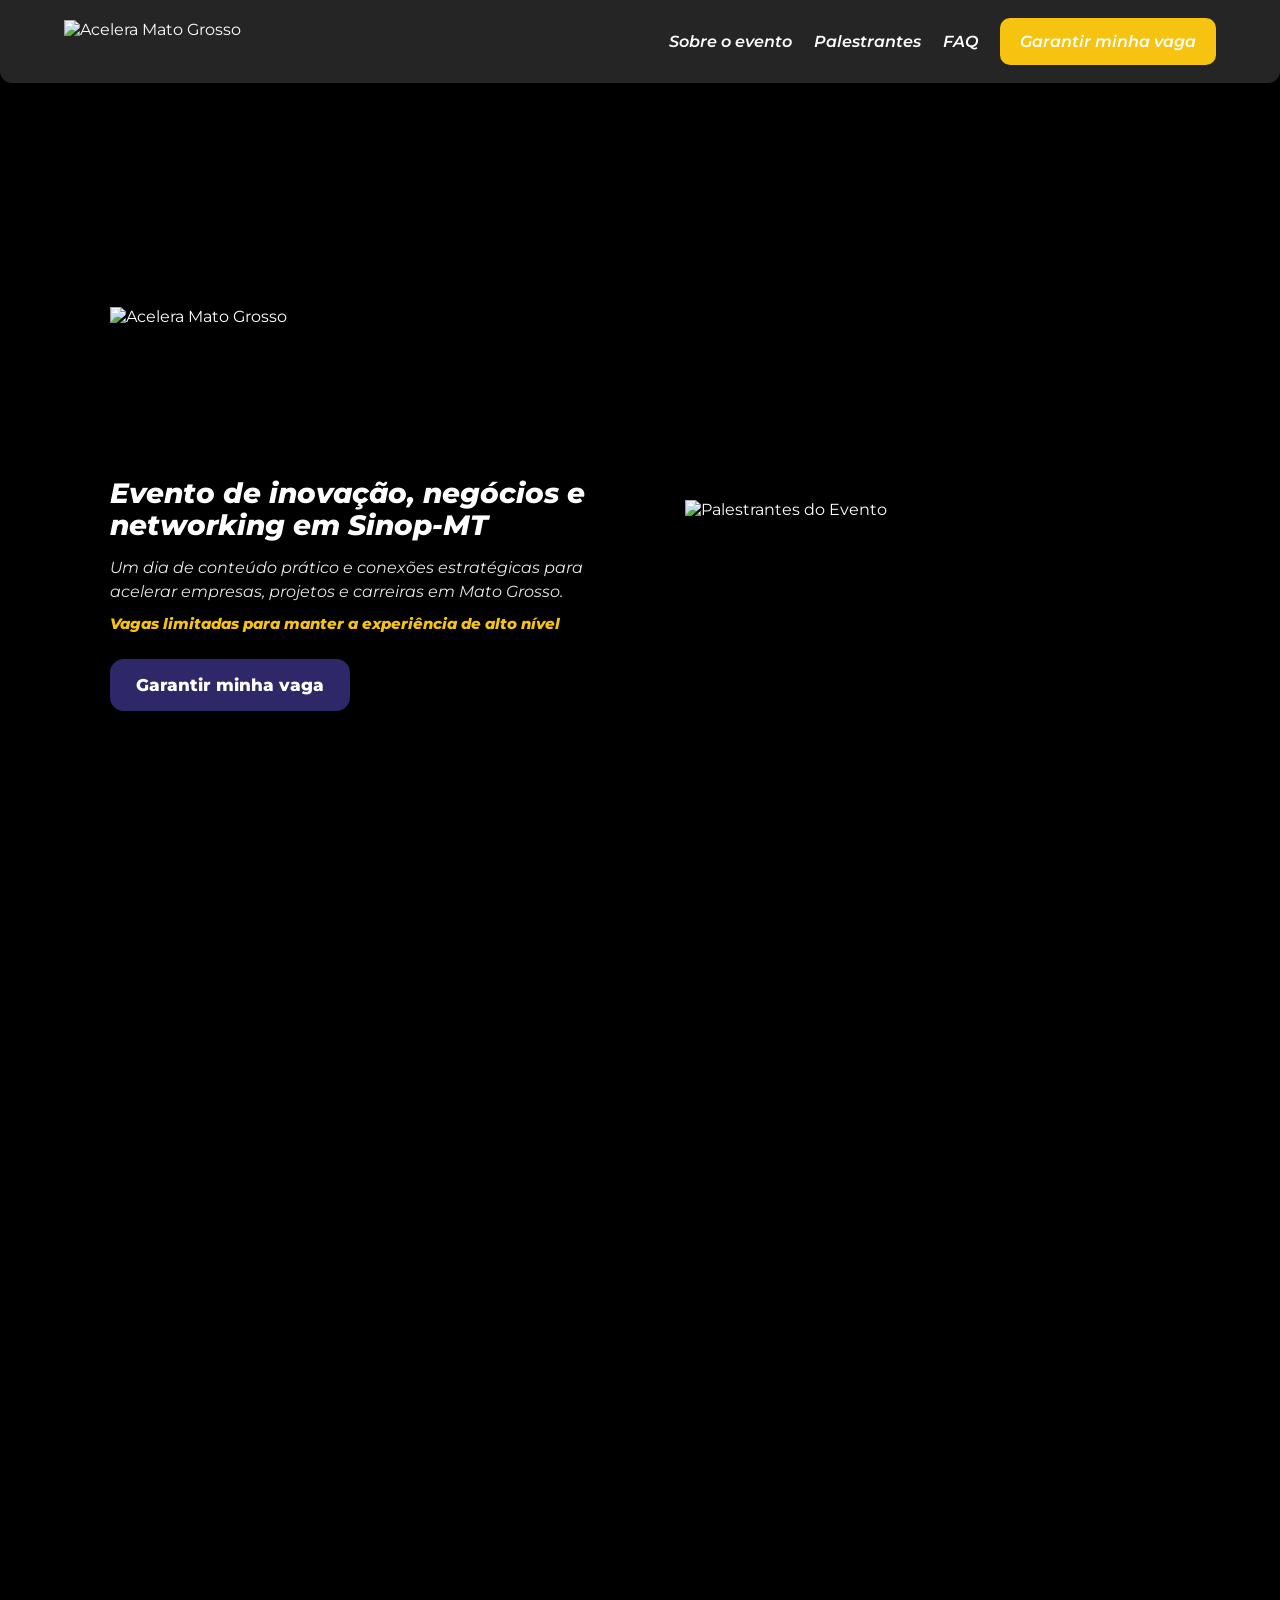
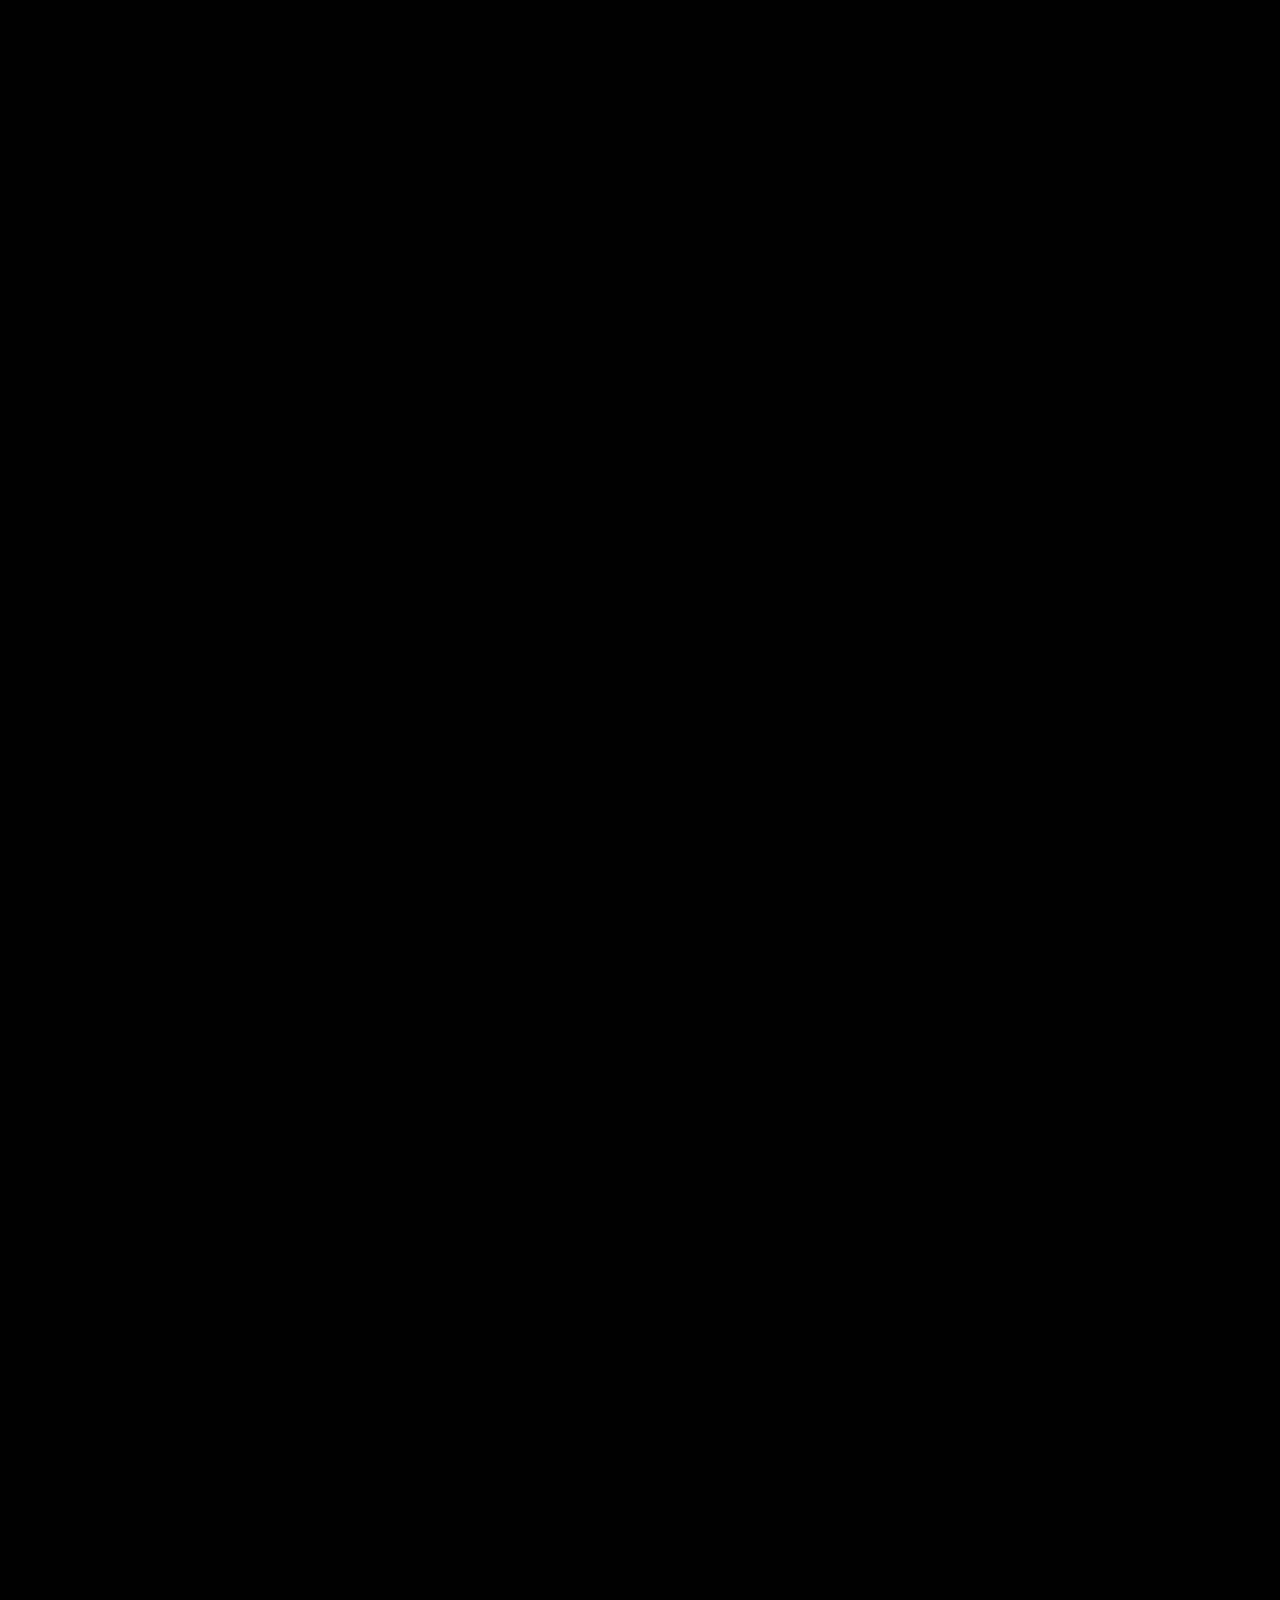
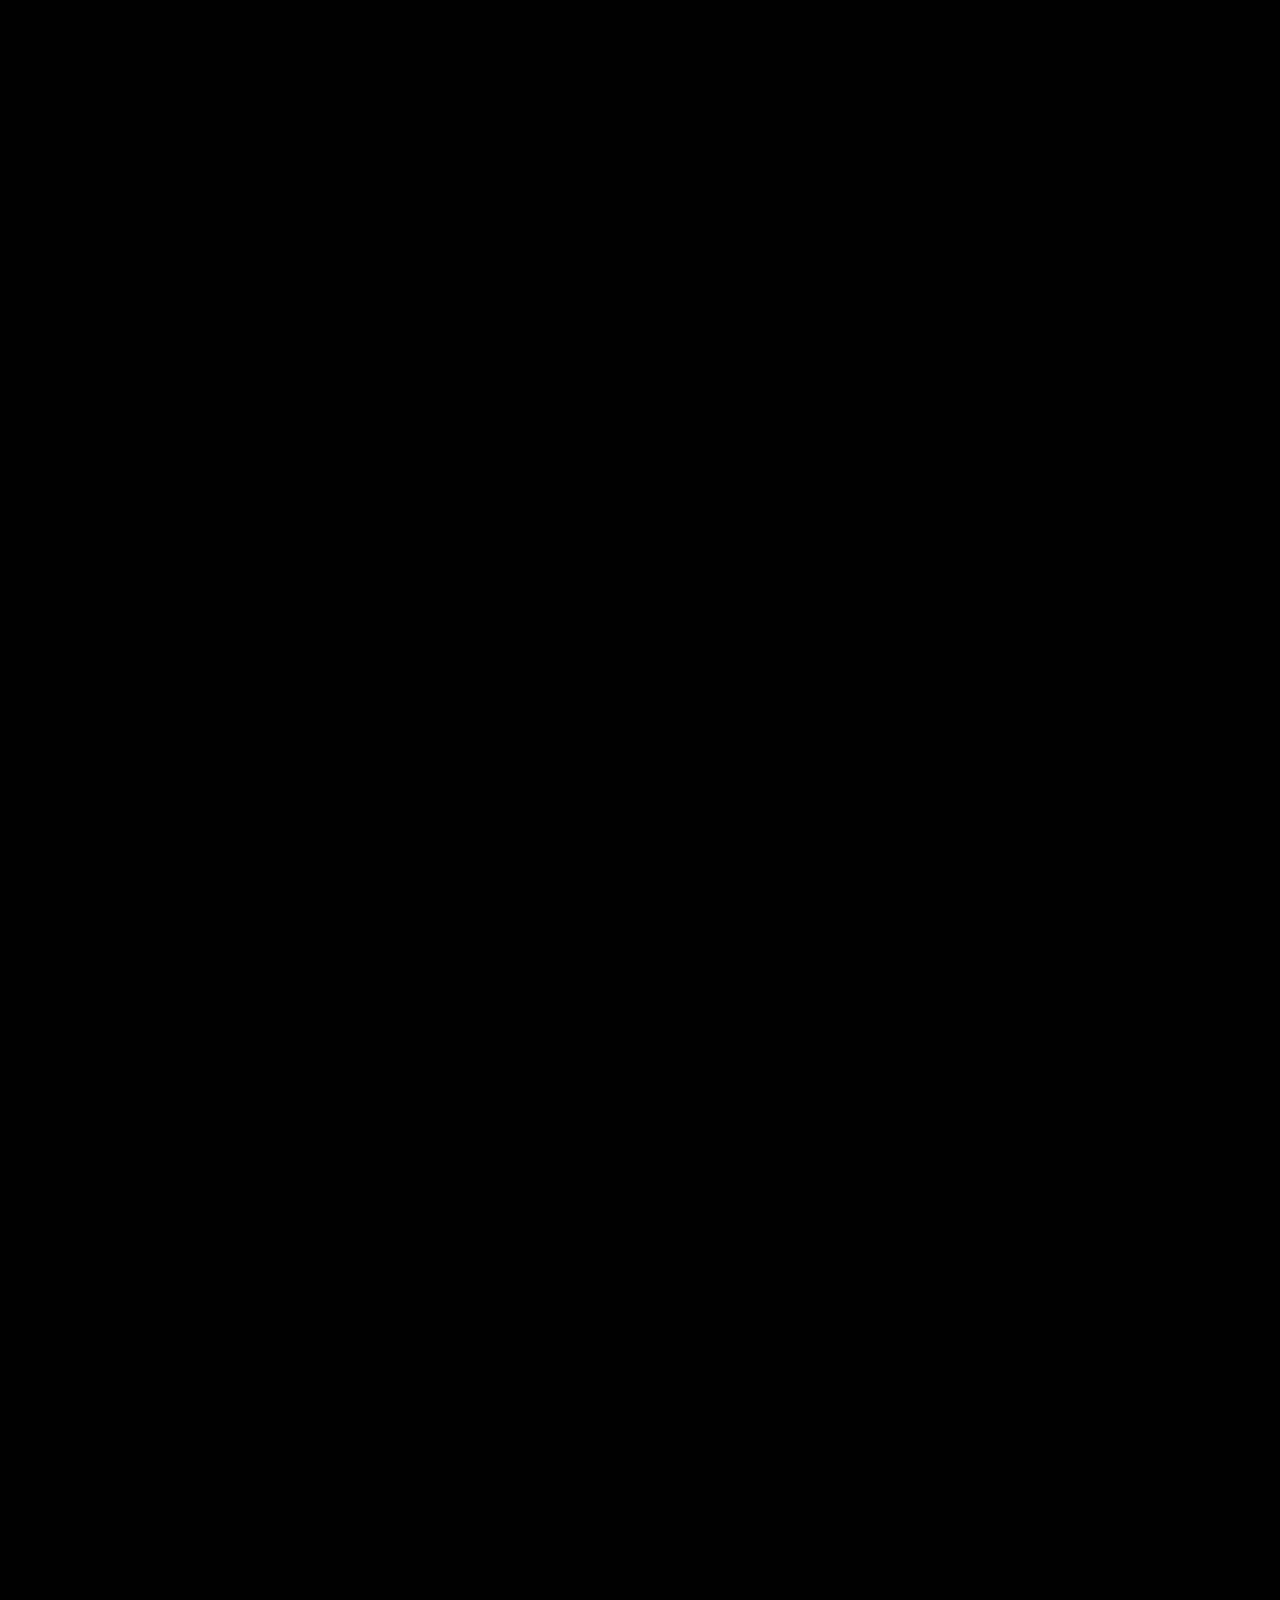
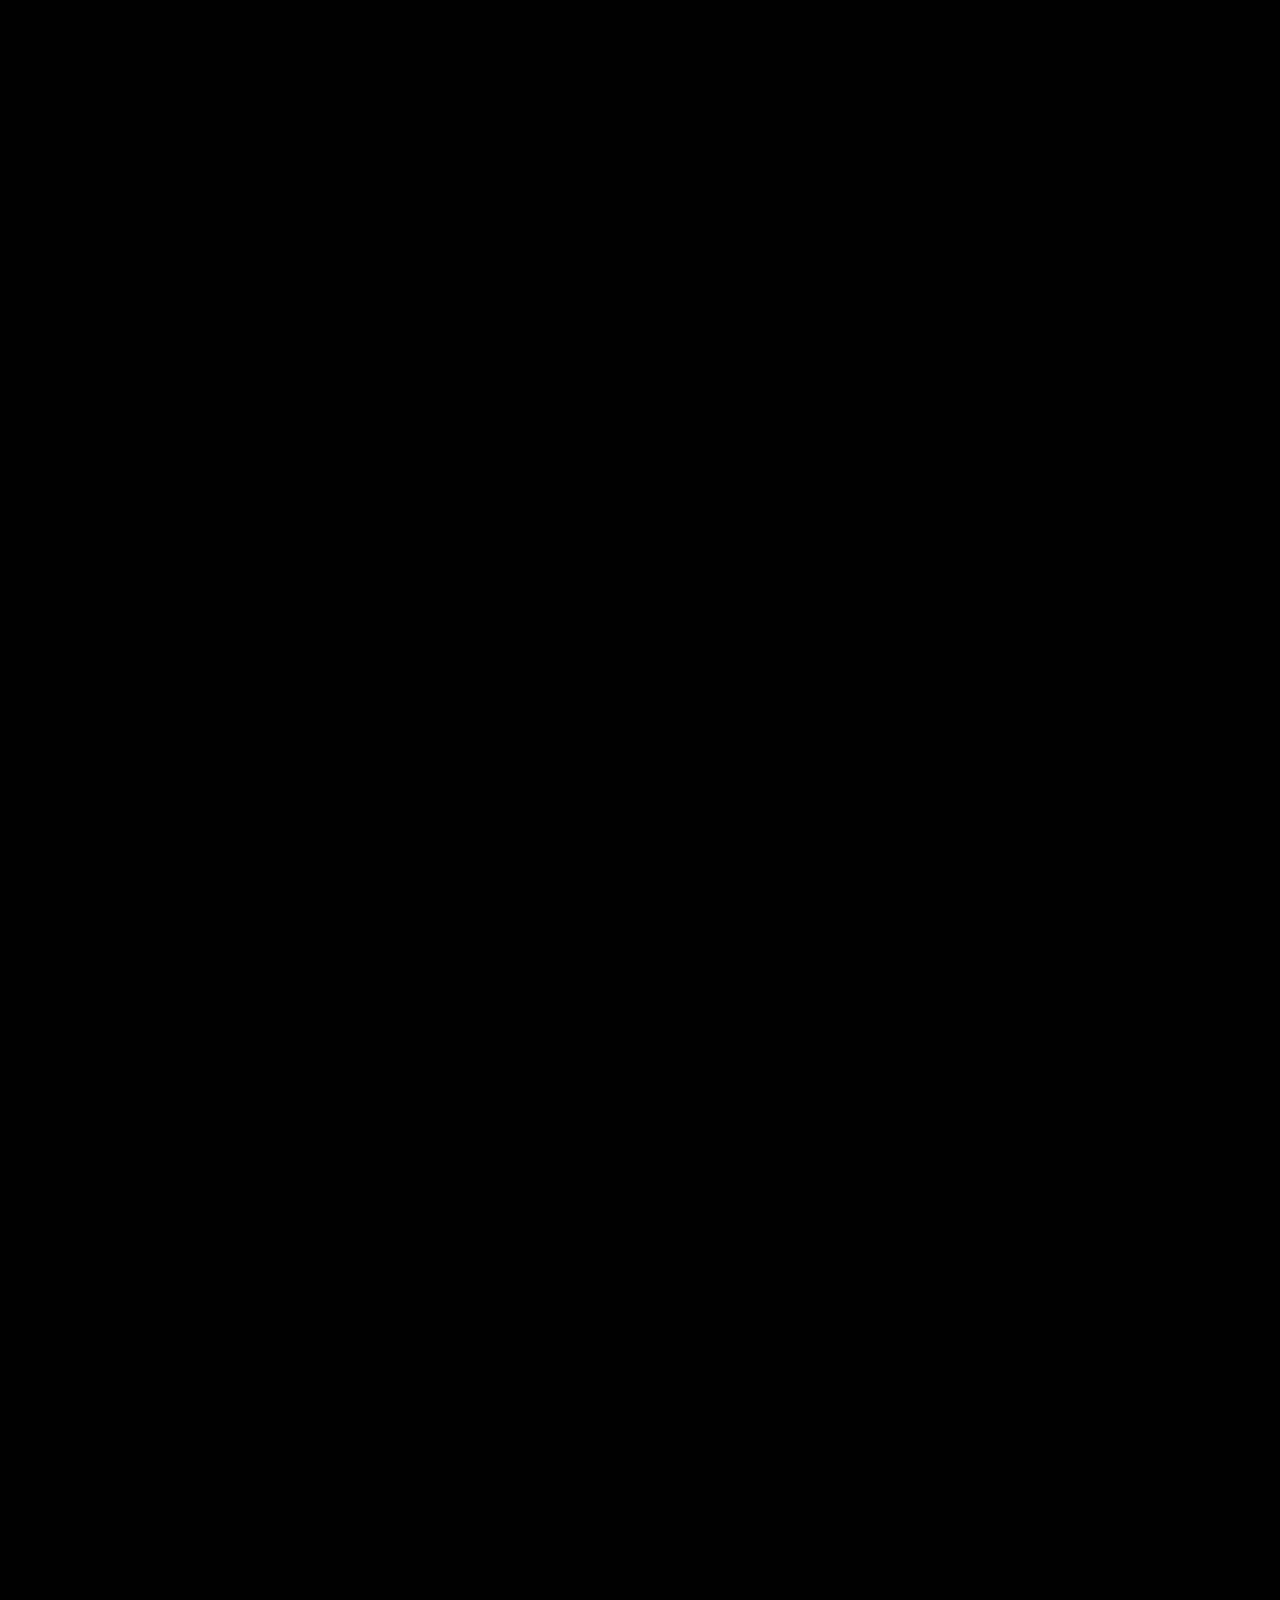
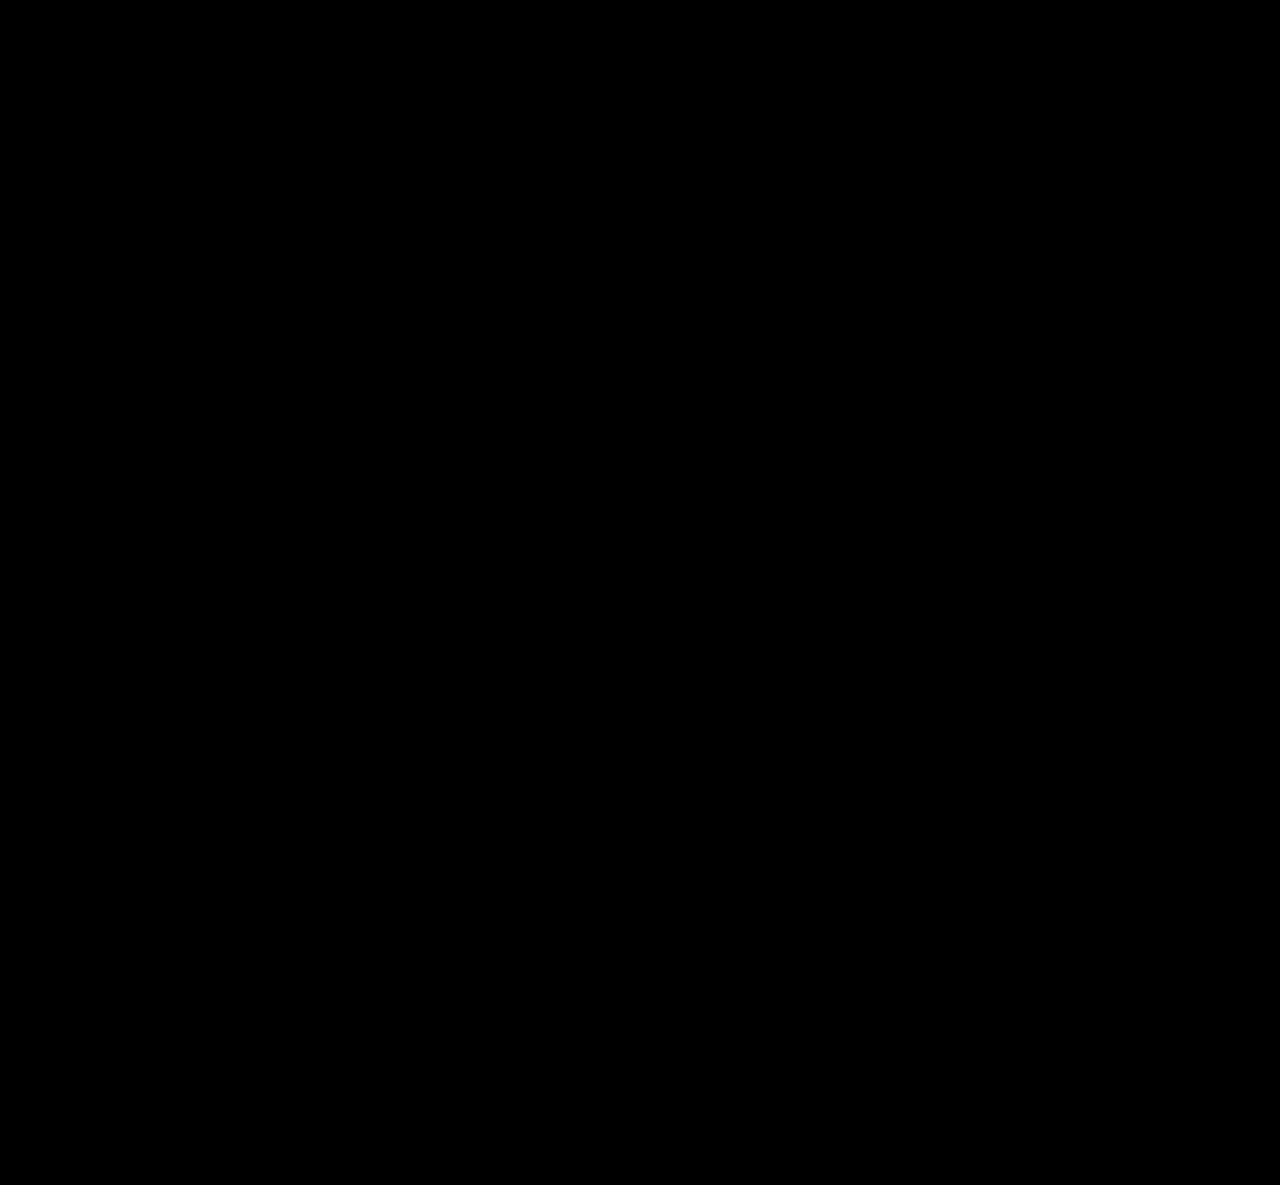
==== commit 6abc7c45: "feat: novo" ====
--- a/index.html
+++ b/index.html
@@ -107,7 +107,7 @@
 
            <div class="mobile-nav-body">
                 <ul>
-                    <li><a href="#sobre">Sobre o evento</a></li>
+                    <li><a href="#sobre3">Sobre o evento</a></li>
                     <li><a href="#palestrantes">Palestrantes</a></li>
                     <li><a href="#faq">FAQ</a></li>
                     <li class="nav-button-container">
@@ -140,7 +140,7 @@
         </section>
 
         <!------ CRÔNOMETRO ------>
-        <section class="countdown-section" aria-label="Contagem regressiva para o evento" data-event-start="2026-04-10T13:00:00-04:00">
+        <section class="countdown-section" aria-label="Contagem regressiva para o evento" data-event-start="2026-04-10T13:00:00-04:00" id="sobre3">
             <div class="countdown-container" role="group" aria-label="Tempo restante">
                 <div class="time-box">
                     <span id="months" aria-label="Meses restantes">0</span>
@@ -458,14 +458,14 @@
                         <span class="old-price">R$ 1.994,00</span>
 
                         <div class="main-price" aria-label="Preço parcelado">
-                            <span class="price-x">R$ x6</span>
-                            <span class="price-value">187<small>,00</small></span>
+                            <span class="price-x">R$ x3</span>
+                            <span class="price-value">105<small>,99</small></span>
                         </div>
 
-                        <p class="cash-price">ou à vista R$ 997,00</p>
-                    </div>
-
-                    <a href="#" class="btn-ticket-buy">Comprar meu ingresso</a>
+                        <p class="cash-price">ou à vista R$ 287,00</p>
+                    </div>
+
+                    <a href="https://pay.kiwify.com.br/6UGmUmU" class="btn-ticket-buy" target="_blank">Comprar meu ingresso</a>
 
                     <button class="btn-toggle-benefits" type="button" data-toggle="collapse" data-target="#benefits-standard" aria-expanded="false">
                         <span class="chev" aria-hidden="true">></span> Ver benefícios
@@ -473,10 +473,10 @@
 
                     <div id="benefits-standard" class="benefits-content-1" hidden>
                         <ul>
-                            <li>Acesso Completo às Palestras</li>
-                            <li>Networking Coffee Break</li>
-                            <li>Kit de Boas-Vindas</li>
-                            <li>Crachá de Identificação Exclusivo</li>
+                            <li><strong>Kit Acelera Mato Grosso 2026:</strong> com materiais exclusivos para que você consiga extrair o máximo da experiência no Acelera.</li>
+                            <li><strong>Acesso Presencial ao evento:</strong> cara a cara com quem está fazendo acontecer e transformando o mercado, impulsionando empresas ao sucesso!</li>
+                            <li><strong>Crie conexões:</strong> Coffee Break, com os participantes do evento e convidados, muito networking, com empresários e investidores.</li>
+                            <li><strong>Acesso ao Hotseat:</strong> Tenha a melhor experiência Acelera Sinop, o momento mais aguardado do evento, onde ideias são geradas, soluções, oportunidades, troca de experiência e muito mais!</li>
                         </ul>
                     </div>
 
@@ -489,14 +489,14 @@
                         <span class="old-price">R$ 4.044,00</span>
                         
                         <div class="main-price" aria-label="Preço parcelado">
-                            <span class="price-x">R$ x6</span>
-                            <span class="price-value">337<small>,00</small></span>
+                            <span class="price-x">R$ x3</span>
+                            <span class="price-value">352<small>,23</small></span>
                         </div>
 
-                        <p class="cash-price">ou à vista R$ 1.897,00</p>
-                    </div>
-
-                    <a href="#" class="btn-ticket-buy vip-border">Comprar meu ingresso</a>
+                        <p class="cash-price">ou à vista R$ 987,00</p>
+                    </div>
+
+                    <a href="https://pay.kiwify.com.br/U6RdV9A" class="btn-ticket-buy vip-border" target="_blank">Comprar meu ingresso</a>
 
                     <button class="btn-toggle-benefits" type="button" data-toggle="collapse" data-target="#benefits-vip" aria-expanded="false">
                         <span class="chev" aria-hidden="true">></span> Ver benefícios
@@ -504,9 +504,11 @@
 
                     <div id="benefits-vip" class="benefits-content-1" hidden>
                         <ul>
-                            <li>Tudo do Standard</li>
-                            <li>Acesso à Área VIP (Frente do Palco)</li>
-                            <li>Jantar de Confraternização</li>
+                            <li><strong>Kit Acelera Mato Grosso 2026:</strong> com materiais exclusivos para que você consiga extrair o máximo da experiência no Acelera.</li>
+                            <li><strong>Acesso Presencial ao evento:</strong> cara a cara com quem está fazendo acontecer e transformando o mercado, impulsionando empresas ao sucesso!</li>
+                            <li><strong>Crie conexões valiosas:</strong> acesso ao Coffee Break VIP, com Kleber Santos, Gabriel Pereira e Evelyn Cavenaghi, Grandes Palestrantes e Convidados Especiais.</li>
+                            <li><strong>Acesso ao Hotseat:</strong> Tenha a melhor experiência Acelera Sinop, o momento mais aguardado do evento, onde ideias são geradas, soluções, oportunidades, troca de experiência e muito mais!</li>
+                            <li><strong>Jantar Vip:</strong> acesso ao nosso jantar Vip, Criando conexões valiosas direitas com nossos Palestrantes e Membros do grupo Acelera Sinop, Buffet da mais alta gastronomia e música Ao Vivo, para a melhor experiência!</li>
                         </ul>
                     </div>
 
@@ -525,7 +527,7 @@
                         <span class="faq-arrow" aria-hidden="true">▼</span>
                     </button>
                     <div class="faq-answer" id="faq-1" hidden>
-                        <p>Acelera Mato Grosso é um evento presencial focado em inovação, negócios e networking, com palestras e atividades práticas para acelerar empresas, projetos e carreiras em Sinop/MT.</p>
+                        <p>Acelera Mato Grosso é um evento presencial focado em inovação, negócios e networking, com palestras e atividades práticas para acelerar empresas, projetos e carreiras em Sinop-MT.</p>
                     </div>
                 </div>
 
@@ -535,7 +537,7 @@
                         <span class="faq-arrow" aria-hidden="true">▼</span>
                     </button>
                     <div class="faq-answer" id="faq-2" hidden>
-                        <p datetime="2026-04-10T13:00:00-04:00">O evento acontecerá no dia 10 de Março de 2026, em Sinop-MT. O local exato será enviado por e-mail aos inscritos.</p>
+                        <p datetime="2026-04-10T13:00:00-04:00">O evento acontecerá no dia 10 de Abril de 2026, em Sinop-MT. O local exato será enviado por e-mail aos inscritos.</p>
                     </div>
                 </div>
             </div>
@@ -582,9 +584,9 @@
                 </div>
 
                 <div class="footer-social" aria-label="Redes sociais">
-                    <a href="#" aria-label="WhatsApp"><img src="assent/whatsapp.svg" alt="" width="35" height="35" loading="lazy" decoding="async"></a>
-                    <a href="#" aria-label="Email"><img src="assent/email.svg" alt="" width="35" height="35" loading="lazy" decoding="async"></a>
-                    <a href="#" aria-label="Instagram"><img src="assent/instagram.svg" alt="" width="35" height="35" loading="lazy" decoding="async"></a>
+                    <a href="https://wa.me/+5566992834828?text=Ol%C3%A1,%20vim%20pelo%20site%20do%20Acelera%20Mato%20Grosso!" aria-label="WhatsApp"><img src="assent/whatsapp.svg" alt="" width="35" height="35" loading="lazy" decoding="async"></a>
+                    <a href="aceleramatogrosso@gmail.com" aria-label="Email"><img src="assent/email.svg" alt="" width="35" height="35" loading="lazy" decoding="async"></a>
+                    <a href="https://www.instagram.com/acelerasinop/" aria-label="Instagram"><img src="assent/instagram.svg" alt="" width="35" height="35" loading="lazy" decoding="async"></a>
                 </div>
             </div>
         </div>
--- a/style.css
+++ b/style.css
@@ -24,12 +24,16 @@
   --focus: 0 0 0 3px rgba(247, 195, 17, 0.35);
 }
 
+#ingressos {
+  scroll-margin-top: 80px; /* A altura do seu menu fixo */
+}
+
 /* ------ RESET/BASE ------ */
 *,
 *::before,
 *::after { box-sizing: border-box; }
 
-html, body { height: 100%; }
+html, body { height: 100%; scroll-behavior: smooth;}
 
 html, body { overflow-x: hidden; }
 @supports (overflow: clip) { html, body { overflow-x: clip; } }
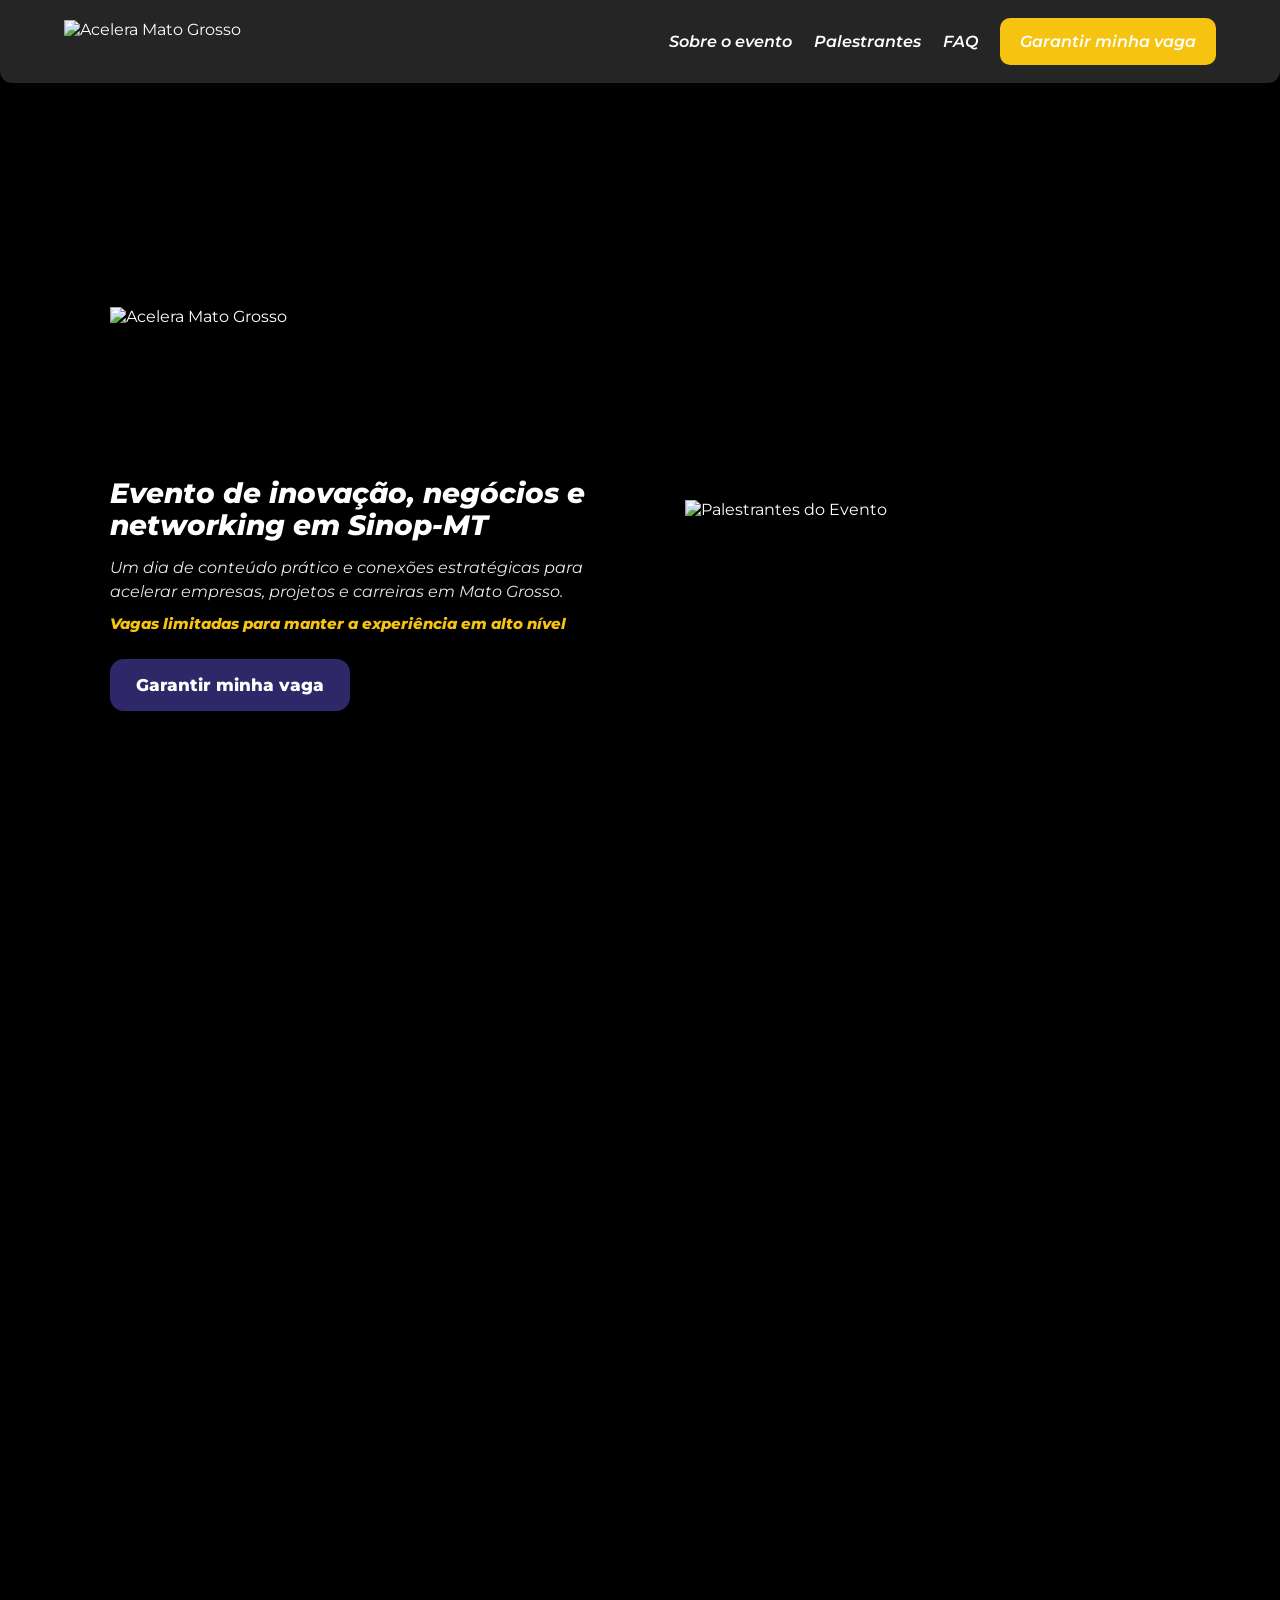
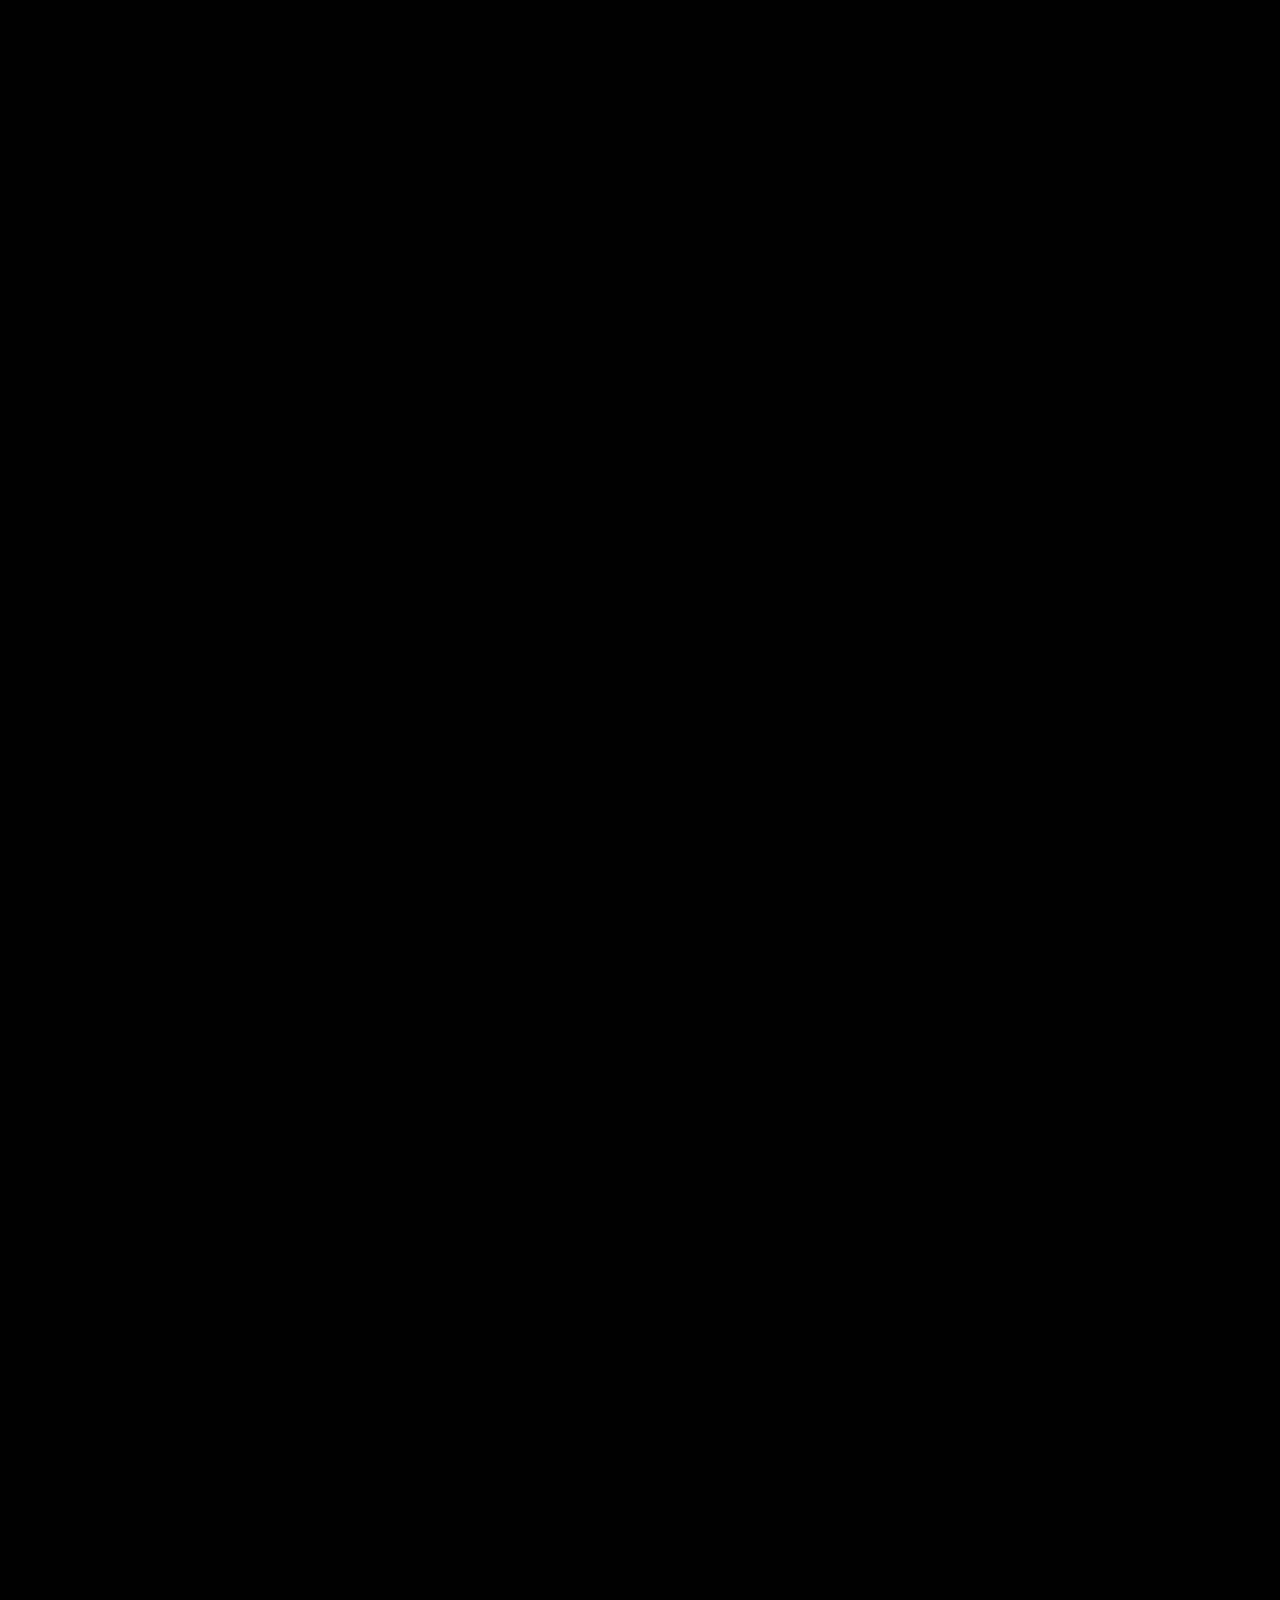
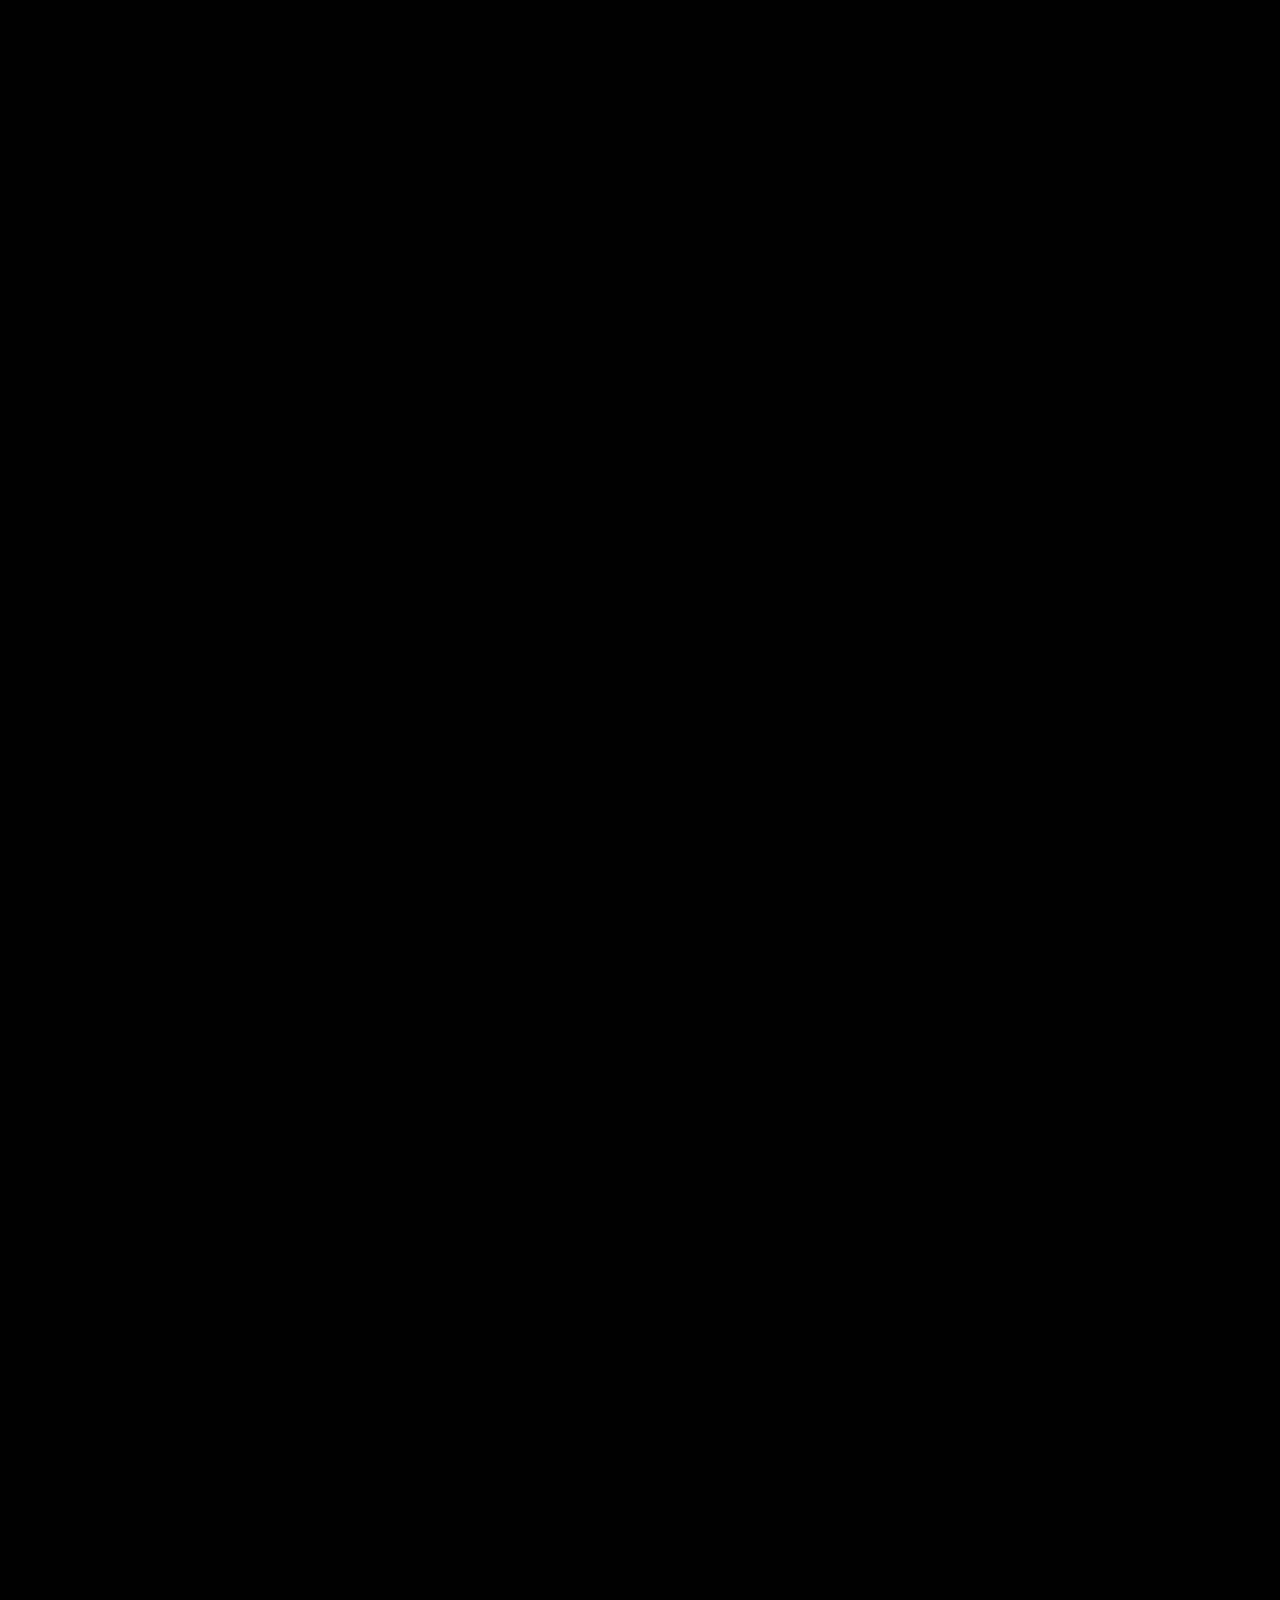
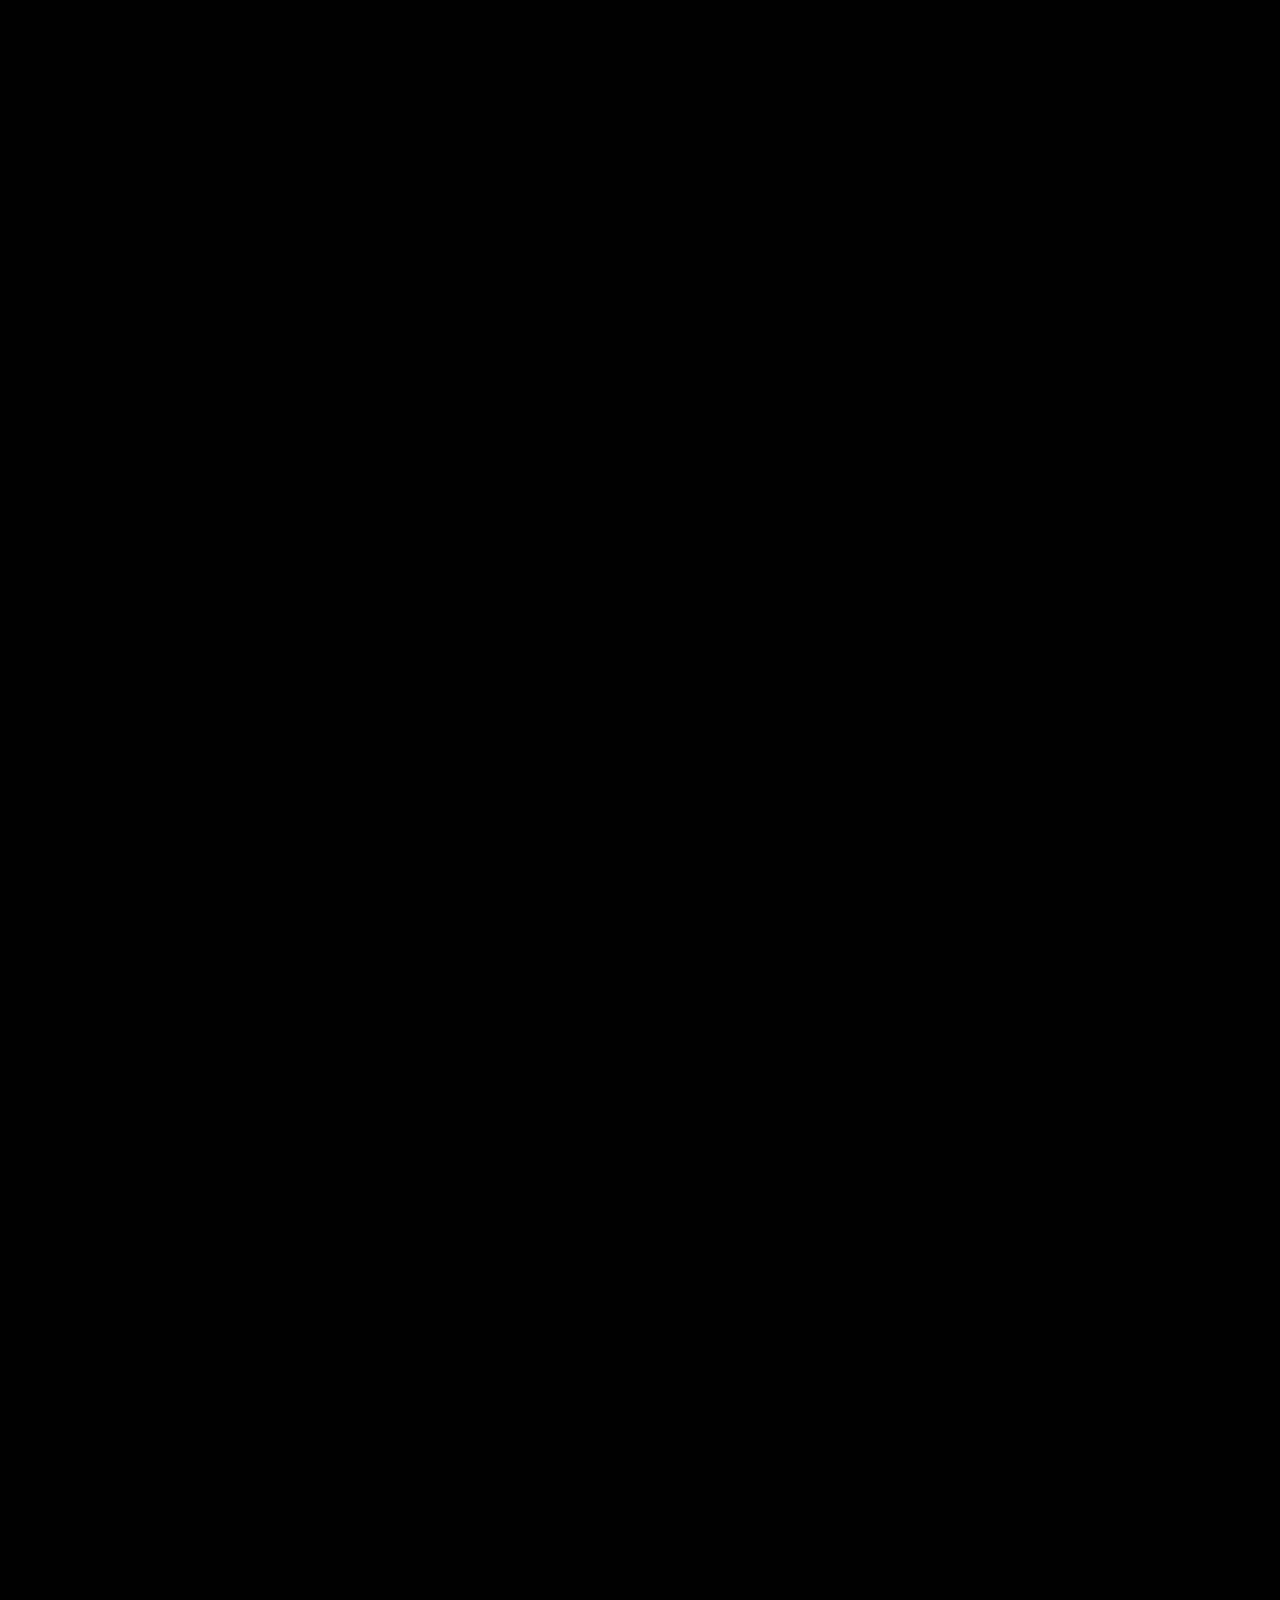
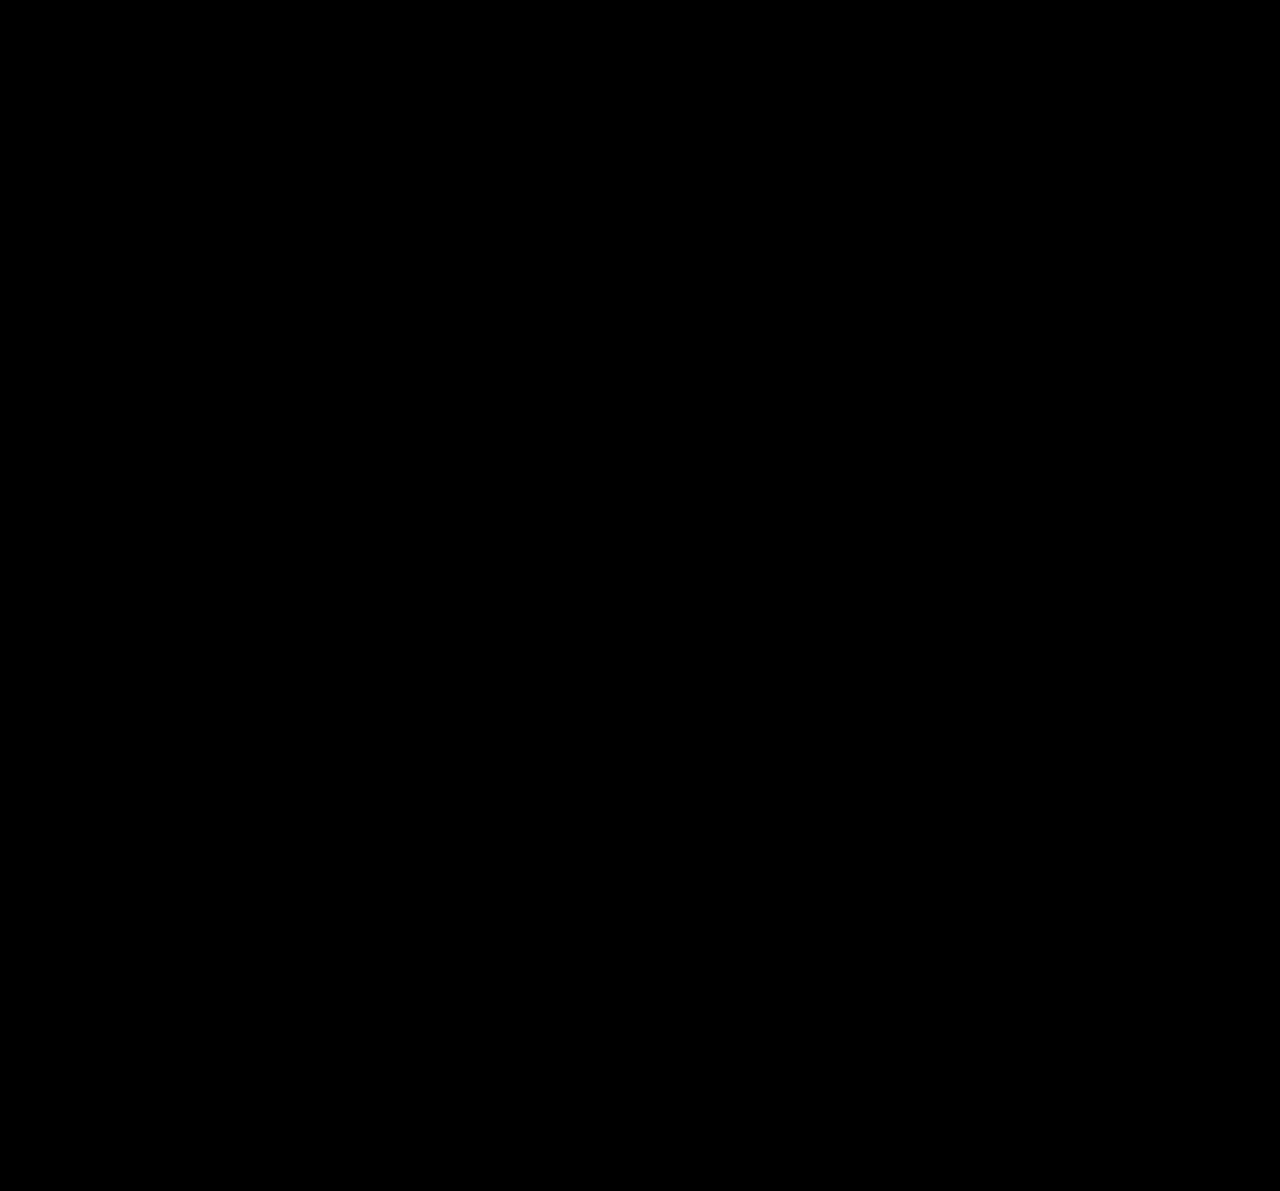
==== commit d5d033d5: "Tag Google" ====
--- a/index.html
+++ b/index.html
@@ -18,6 +18,16 @@
     <meta name="twitter:title" content="Acelera Mato Grosso">
     <meta name="twitter:description" content="Evento presencial de inovação, negócios e networking em Sinop-MT.">
     <meta name="twitter:image" content="https://www.seudominio.com/assent/og.jpg">
+
+    <!-- Google tag (gtag.js) -->
+    <script async src="https://www.googletagmanager.com/gtag/js?id=G-WBX2GLL9GS"></script>
+    <script>
+        window.dataLayer = window.dataLayer || [];
+        function gtag(){dataLayer.push(arguments);}
+        gtag('js', new Date());
+
+        gtag('config', 'G-WBX2GLL9GS');
+    </script>
 
     <title>Acelera Mato Grosso | Evento de inovação, negócios e networking em Sinop-MT</title>
 
@@ -52,7 +62,7 @@
         }
         },
         "image": [
-        "https://www.seudominio.com/assent/art-1.png"
+        "https://www.aceleramt.com.br/assent/art-1.png"
         ],
         "offers": [
         {
@@ -61,7 +71,7 @@
             "priceCurrency": "BRL",
             "price": "997.00",
             "availability": "https://schema.org/InStock",
-            "url": "https://www.seudominio.com/#ingressos"
+            "url": "https://www.aceleramt.com.br/#ingressos"
         },
         {
             "@type": "Offer",
@@ -69,13 +79,13 @@
             "priceCurrency": "BRL",
             "price": "1897.00",
             "availability": "https://schema.org/InStock",
-            "url": "https://www.seudominio.com/#ingressos"
+            "url": "https://www.aceleramt.com.br/#ingressos"
         }
         ],
         "organizer": {
         "@type": "Organization",
         "name": "Acelera Mato Grosso",
-        "url": "https://www.seudominio.com/"
+        "url": "https://www.aceleramt.com.br/"
         }
     }
     </script>
@@ -130,7 +140,7 @@
                     <img src="assent/logo-1.svg" alt="Acelera Mato Grosso" class="hero-logo" width="580" height="160" decoding="async">
                     <h1 id="hero-title">Evento de inovação, negócios e networking em Sinop-MT</h1>
                     <p>Um dia de conteúdo prático e conexões estratégicas para acelerar empresas, projetos e carreiras em Mato Grosso.</p>
-                    <span class="vagas-alerta">Vagas limitadas para manter a experiência de alto nível</span>
+                    <span class="vagas-alerta">Vagas limitadas para manter a experiência em alto nível</span>
                     <a href="#ingressos" class="btn-hero">Garantir minha vaga</a>
                 </div>
                 <div class="hero-image" aria-hidden="true">
@@ -195,7 +205,7 @@
 
                 <div class="about-text">
                     <h2 id="sobre-title">O que é o Acelera Mato Grosso?</h2>
-                    <p>O Acelera Mato Grosso é um evento criado para fortalecer o ecossistema local, reunindo pessoas e organizações para falar de crescimento, inovação e execução. Aqui o foco é sair do "conceito" e levar você para a prática: estratégias, ferramentas e trocas reais com quem faz acontecer em Sinop e em todo o MT.</p>
+                    <p>O Acelera Mato Grosso é um evento criado para fortalecer o ecossistema local, reunindo pessoas e organizações para falar de crescimento, inovação e execução. Aqui o foco é sair do "conceito" e levar você para a prática: estratégias, ferramentas e trocas reais com quem faz acontecer em Sinop e em todo o Mato Grosso.</p>
                 </div>
 
             </div>
@@ -231,22 +241,22 @@
 
                     <div class="target-card" role="listitem">
                         <img src="assent/proprietario-da-loja 1.svg" alt="Ícone Empreendedores" loading="lazy" decoding="async">
-                        <p>Empreendedores e donos de negócios (pequenos, médios e em crescimento)</p>
+                        <p>Empresário de empresa de pequeno, médio e Grande porte.</p>
                     </div>
 
                     <div class="target-card">
-                        <img src="assent/programador 1.svg" alt="Ícone Profissionais" loading="lazy" decoding="async">
-                        <p>Profissionais de tecnologia, marketing, vendas, gestão e operações</p>
+                        <img src="assent/fabrica.png" alt="Ícone Profissionais" loading="lazy" decoding="async">
+                        <p>Indústrias e gestores impulsionando a economia e inovação.</p>
                     </div>
 
                     <div class="target-card">
-                        <img src="assent/financiamento-coletivo-de-startups 1.svg" alt="Ícone Startups" loading="lazy" decoding="async">
-                        <p>Startups e projetos em validação, tração ou escala</p>
+                        <img src="assent/trator.png" alt="Ícone Startups" loading="lazy" decoding="async">
+                        <p>Produtores e empresas do agronegócio, pilares do crescimento</p>
                     </div>
 
                     <div class="target-card">
                         <img src="assent/lideranca 1.svg" alt="Ícone Lideranças" loading="lazy" decoding="async">
-                        <p>Lideranças e equipes que querem inovar e melhorar resultados</p>
+                        <p>Lideranças e equipes em busca de estratégias para o futuro.</p>
                     </div>
 
                 </div>
@@ -314,7 +324,7 @@
         <section class="speakers-section" id="palestrantes" aria-labelledby="palestrantes-title">
             <div class="speakers-container">
                 <h2 class="speakers-title" id="palestrantes-title">Palestrantes e convidados</h2>
-                <p class="speakers-subtitle">Reunimos profissionais com experiência prática em crescimento e inovação, conectando o mercado local com referências e cases aplicáveis.</p>
+                <p class="speakers-subtitle">Reunimos profissionais renomados com vasta experiência em suas respectivas áreas de atuação, para trazer clareza e conteúdo prático para todas as realidades, trazendo para Sinop-MT o que existe de melhor no mercado nacional e internacional.</p>
         
                 <div class="speakers-carousel" aria-label="Lista de palestrantes" tabindex="0">
                     <div class="speakers-track" id="speakers-track">
@@ -322,8 +332,8 @@
                         <!-- Leonardo Naranjo -->
                         <button type="button" class="speaker-card speaker-card-btn"
                             data-speaker-name="Leonardo Naranjo"
-                            data-speaker-role="Sócio Empresário"
-                            data-speaker-bio="Leonardo Naranjo é advogado e Master Franqueado da Prudential do Brasil, além de sócio-fundador da LLN Corretora de Seguros. Há quase 10 anos lidera uma das unidades de franquia mais premiadas da companhia, reconhecida como TOP Estadual 2025. Atua com foco em sucessão empresarial, planejamento financeiro estratégico e proteção patrimonial, unindo visão de longo prazo com execução prática. Também tem forte atuação no desenvolvimento de pessoas, formando times de alta performance e estruturando modelos de reconhecimento e compensação por resultados. É mestre em Direito Internacional pela UFMG e acredita no franchising como motor de crescimento, construindo negócios escaláveis, lucrativos e com propósito em todo o Brasil."
+                            data-speaker-role="Empresário"
+                            data-speaker-bio="Leonardo Naranjo é advogado e Master Franqueado da Prudential do Brasil, além de sócio-fundador da LLN Corretora de Seguros. Há quase 10 anos lidera uma das unidades de franquia mais premiadas da companhia, reconhecida como TOP Estadual 2025. Atua com foco em sucessão empresarial, planejamento financeiro estratégico e proteção patrimonial, unindo visão de longo prazo com execução prática. Também tem forte atuação no desenvolvimento de pessoas, formando times de alta performance e estruturando modelos de reconhecimento e compensação por resultados. É especialista e mestre em direito pela UFMG e acredita no franchising como motor de crescimento, construindo negócios escaláveis, lucrativos e com propósito em todo o Brasil."
                             data-speaker-img="assent/palestras1.png"
                             data-linkedin="https://www.linkedin.com/in/leonardo-naranjo-728499106/"
                             aria-label="Abrir detalhes do palestrante Leonardo Naranjo">
@@ -333,7 +343,7 @@
                             </div>
 
                             <div class="speaker-info">
-                                <h3>Leonardo Naranjo — Sócio Empresário</h3>
+                                <h3>Leonardo Naranjo — Empresário</h3>
                                 <p><strong>Tema:</strong> Gestão de Risco.</p>
                             </div>
                         </button>
@@ -341,8 +351,8 @@
                         <!-- Filipe Telles -->
                         <button type="button" class="speaker-card speaker-card-btn"
                             data-speaker-name="Filipe Telles"
-                            data-speaker-role="Gestor de Liderança e Inovação"
-                            data-speaker-bio="Filipe Telles é gestor de Inovação e Qualidade na Agroceres PIC e mentor de negócios no PwC Agtech Innovation. Atua fortalecendo pessoas e times por meio de treinamentos, workshops, consultorias e mentorias que combinam metodologias modernas de gestão (como Gestão 3.0, Design Thinking e Agile) com desenvolvimento humano, liderança, comunicação, inteligência emocional, planejamento estratégico e gestão da inovação. Com trajetória sólida em gestão de projetos, processos e desenvolvimento de talentos, também traz uma abordagem prática inspirada no aprendizado com cavalos, ajudando líderes a aplicarem presença, exemplo e interesse genuíno para lidar com desafios reais. É mestre pela UNESP e possui MBA em Gestão de Projetos pela USP/ESALQ."
+                            data-speaker-role="Empresário"
+                            data-speaker-bio="Filipe Telles é consultor em gestão estratégica, de pessoas e de inovação, palestrante e empreendedor, com atuação no desenvolvimento de líderes e empresários em ambientes de alta complexidade e transformação. Trabalha ajudando médias e grandes empresas a estruturarem gestão, cultura e tomada de decisão em um cenário marcado por incertezas, inovação e mudança constante. Com experiência prática em projetos de gestão, estratégia e soft skills em grandes empresas, conecta liderança, propósito e performance para gerar resultados sustentáveis nas realidades mais desafiadoras."
                             data-speaker-img="assent/palestras2.png"
                             data-linkedin="https://www.linkedin.com/in/filipetelles/"
                             aria-label="Abrir detalhes do palestrante Filipe Telles">
@@ -352,7 +362,7 @@
                             </div>
 
                             <div class="speaker-info">
-                                <h3>Filipe Telles — Liderança e Inovação</h3>
+                                <h3>Filipe Telles — Empresário</h3>
                                 <p><strong>Tema:</strong> Liderança</p>
                             </div>
                         </button>
@@ -379,7 +389,7 @@
                         <!-- Mariana Maduro -->
                         <button type="button" class="speaker-card speaker-card-btn"
                             data-speaker-name="Mariana Maduro"
-                            data-speaker-role="Diretora Jurídica"
+                            data-speaker-role="Empresária"
                             data-speaker-bio="Mariana Maduro é advogada e sócia na Renault Advogados, com 15 anos de experiência em Direito Societário, M&A, Private Equity e Mercado de Capitais. Atuou como Diretora Jurídica e de Compliance de companhia de capital aberto listada no Novo Mercado da B3 e regulada pela SUSEP, com interação direta com Conselho de Administração e comitês de Auditoria e Risco, reportando-se a CFO e CEO. Com forte perfil estratégico e executivo, liderou áreas consultiva e contenciosa, contratos, governança, estruturação societária, operações de M&A, estratégia fiscal e implantação de sistemas de gestão de contratos e processos, além de canal de denúncias e programas de compliance. Também é professora de Direito Societário, M&A e Mercado de Capitais em cursos de LL.M e pós-graduação (IBMEC e outras instituições) e autora de artigos na área. Formação destacada: LL.M. em Direito Societário e Mercado de Capitais (IBMEC) e especialização em Direito Empresarial (UERJ)."
                             data-speaker-img="assent/palestras4.png"
                             data-instagram="https://www.instagram.com/prof.mariana.maduro/"
@@ -391,7 +401,7 @@
                             </div>
 
                             <div class="speaker-info">
-                                <h3>Mariana Maduro — Diretora Jurídicar</h3>
+                                <h3>Mariana Maduro — Empresária</h3>
                                 <p><strong>Tema:</strong> Direito Societário</p>
                             </div>
                         </button>
@@ -411,7 +421,7 @@
                             </div>
 
                             <div class="speaker-info">
-                                <h3>Rafael Periole — Sócio Empresário</h3>
+                                <h3>Rafael Periole — Empresário</h3>
                                 <p><strong>Tema:</strong> Era da Venda</p>
                             </div>
                         </button>
@@ -419,7 +429,7 @@
                         <!-- Ielifer Marques -->
                         <button type="button" class="speaker-card speaker-card-btn"
                             data-speaker-name="Ielifer Marques"
-                            data-speaker-role="Coordenadora de consultoria"
+                            data-speaker-role="Consultora"
                             data-speaker-bio="Iélifer Marques é Engenheira de Produção formada pela UFMS e atua como Coordenadora de Consultoria na P-Excellence, onde lidera projetos de BPM (Business Process Management) e melhoria contínua para organizações de diferentes segmentos. Tem experiência prática em otimização, mapeamento e padronização de processos em empresas de pequeno a grande porte, com estruturas que variam de 7 a 35 mil colaboradores, sempre com foco em eficiência operacional e geração de valor sustentável."
                             data-speaker-img="assent/palestras6.png"
                             data-linkedin="https://www.linkedin.com/in/i%C3%A9lifer-marques-347a111b5/"
@@ -430,7 +440,7 @@
                             </div>
 
                             <div class="speaker-info">
-                                <h3>Ielifer Marques — Coord. de consultoria</h3>
+                                <h3>Ielifer Marques — Consultora</h3>
                                 <p><strong>Tema:</strong> Gestão de Processos</p>
                             </div>
                         </button>
@@ -455,7 +465,7 @@
                     <h3 class="ticket-name">Acelera Standard</h3>
 
                     <div class="price-container">
-                        <span class="old-price">R$ 1.994,00</span>
+                        <span class="old-price">R$ 987,00</span>
 
                         <div class="main-price" aria-label="Preço parcelado">
                             <span class="price-x">R$ x3</span>
@@ -476,7 +486,7 @@
                             <li><strong>Kit Acelera Mato Grosso 2026:</strong> com materiais exclusivos para que você consiga extrair o máximo da experiência no Acelera.</li>
                             <li><strong>Acesso Presencial ao evento:</strong> cara a cara com quem está fazendo acontecer e transformando o mercado, impulsionando empresas ao sucesso!</li>
                             <li><strong>Crie conexões:</strong> Coffee Break, com os participantes do evento e convidados, muito networking, com empresários e investidores.</li>
-                            <li><strong>Acesso ao Hotseat:</strong> Tenha a melhor experiência Acelera Sinop, o momento mais aguardado do evento, onde ideias são geradas, soluções, oportunidades, troca de experiência e muito mais!</li>
+                            <li><strong>Acesso ao Hotseat:</strong> Tenha a melhor experiência Acelera Mato Grosso, o momento mais aguardado do evento, onde ideias são geradas, soluções, oportunidades, troca de experiência e muito mais!</li>
                         </ul>
                     </div>
 
@@ -486,7 +496,7 @@
                     <h3 class="ticket-name vip-label">Acelera VIP</h3>
 
                     <div class="price-container">
-                        <span class="old-price">R$ 4.044,00</span>
+                        <span class="old-price">R$ 2497,80</span>
                         
                         <div class="main-price" aria-label="Preço parcelado">
                             <span class="price-x">R$ x3</span>
@@ -506,9 +516,9 @@
                         <ul>
                             <li><strong>Kit Acelera Mato Grosso 2026:</strong> com materiais exclusivos para que você consiga extrair o máximo da experiência no Acelera.</li>
                             <li><strong>Acesso Presencial ao evento:</strong> cara a cara com quem está fazendo acontecer e transformando o mercado, impulsionando empresas ao sucesso!</li>
-                            <li><strong>Crie conexões valiosas:</strong> acesso ao Coffee Break VIP, com Kleber Santos, Gabriel Pereira e Evelyn Cavenaghi, Grandes Palestrantes e Convidados Especiais.</li>
-                            <li><strong>Acesso ao Hotseat:</strong> Tenha a melhor experiência Acelera Sinop, o momento mais aguardado do evento, onde ideias são geradas, soluções, oportunidades, troca de experiência e muito mais!</li>
-                            <li><strong>Jantar Vip:</strong> acesso ao nosso jantar Vip, Criando conexões valiosas direitas com nossos Palestrantes e Membros do grupo Acelera Sinop, Buffet da mais alta gastronomia e música Ao Vivo, para a melhor experiência!</li>
+                            <li><strong>Crie conexões valiosas:</strong> acesso ao Coffee Break VIP, com  Grandes Palestrantes e Convidados Especiais.</li>
+                            <li><strong>Acesso ao Hotseat:</strong> Tenha a melhor experiência Acelera Mato Grosso, o momento mais aguardado do evento, onde ideias são geradas, soluções, oportunidades, troca de experiência e muito mais!</li>
+                            <li><strong>Jantar Vip:</strong> acesso ao nosso jantar Vip, Criando conexões valiosas direitas com nossos Palestrantes e Membros do grupo Acelera Mato Grosso, Buffet da mais alta gastronomia e música Ao Vivo, para a melhor experiência!</li>
                         </ul>
                     </div>
 
@@ -573,7 +583,7 @@
             <div class="footer-brand">
                 <img src="assent/logo-1.svg" alt="Acelera Mato Grosso" class="footer-logo" width="200" height="60" loading="lazy" decoding="async">
                 <p>Acelera Mato Grosso</p>
-                <p>99.999.999/0001-99</p>
+                <p>56.238.733/0001-13</p>
             </div>
 
             <div class="footer-links-social">
@@ -585,8 +595,8 @@
 
                 <div class="footer-social" aria-label="Redes sociais">
                     <a href="https://wa.me/+5566992834828?text=Ol%C3%A1,%20vim%20pelo%20site%20do%20Acelera%20Mato%20Grosso!" aria-label="WhatsApp"><img src="assent/whatsapp.svg" alt="" width="35" height="35" loading="lazy" decoding="async"></a>
-                    <a href="aceleramatogrosso@gmail.com" aria-label="Email"><img src="assent/email.svg" alt="" width="35" height="35" loading="lazy" decoding="async"></a>
-                    <a href="https://www.instagram.com/acelerasinop/" aria-label="Instagram"><img src="assent/instagram.svg" alt="" width="35" height="35" loading="lazy" decoding="async"></a>
+                    <a href="mailto:aceleramatogrosso@gmail.com" aria-label="Email"><img src="assent/email.svg" alt="" width="35" height="35" loading="lazy" decoding="async"></a>
+                    <a href="https://www.instagram.com/aceleramatogrosso/" aria-label="Instagram"><img src="assent/instagram.svg" alt="" width="35" height="35" loading="lazy" decoding="async"></a>
                 </div>
             </div>
         </div>
--- a/style.css
+++ b/style.css
@@ -28,15 +28,29 @@
   scroll-margin-top: 80px; /* A altura do seu menu fixo */
 }
 
+#sobre3 {
+  scroll-margin-top: 80px;
+}
+
 /* ------ RESET/BASE ------ */
-*,
-*::before,
-*::after { box-sizing: border-box; }
-
-html, body { height: 100%; scroll-behavior: smooth;}
-
-html, body { overflow-x: hidden; }
-@supports (overflow: clip) { html, body { overflow-x: clip; } }
+*, *::before, *::after {
+  box-sizing: border-box;
+}
+
+html, body {
+  height: 100%;
+  scroll-behavior: smooth;
+}
+
+html, body { 
+  overflow-x: hidden;
+}
+
+@supports (overflow: clip) {
+  html, body {
+    overflow-x: clip;
+  }
+}
 
 
 body {
@@ -49,9 +63,16 @@
   overflow-x: hidden;
 }
 
-img { max-width: 100%; height: auto; display: block; }
-
-a { color: inherit; text-decoration: none; }
+img {
+  max-width: 100%;
+  height: auto;
+  display: block;
+}
+
+a {
+  color: inherit;
+  text-decoration: none;
+}
 
 /* Utilitário de acessibilidade (screen readers) */
 .sr-only {
@@ -66,7 +87,9 @@
   border: 0;
 }
 
-button { font-family: inherit; }
+button {
+  font-family: inherit;
+}
 
 :focus-visible {
   outline: none;
@@ -92,10 +115,14 @@
   transition: top 0.2s ease;
 }
 
-.skip-link:focus { top: 12px; }
+.skip-link:focus {
+  top: 12px;
+}
 
 /* Body lock no menu mobile */
-body.menu-open { overflow: hidden; }
+body.menu-open {
+  overflow: hidden;
+}
 
 /* Backdrop do menu mobile */
 .nav-backdrop {
@@ -110,15 +137,19 @@
   z-index: 5050;
 }
 
-
-
 /* Botão X do menu (mobile) */
-.menu-close { display: none; }
+.menu-close {
+  display: none;
+}
 
 /* Estrutura do drawer mobile (oculta no desktop) */
-.mobile-nav-head { display: none; }
-.mobile-nav-body { display: block; }
-
+.mobile-nav-head {
+  display: none;
+}
+
+.mobile-nav-body {
+  display: block;
+}
 
 /* ------ NAVBAR ------ */
 .navbar {
@@ -134,7 +165,10 @@
   backdrop-filter: blur(8px);
 }
 
-.logo img { height: 44px; width: auto; }
+.logo img {
+  height: 44px;
+  width: auto;
+}
 
 .nav-links ul {
   display: flex;
@@ -152,7 +186,9 @@
   transition: color 0.2s ease;
 }
 
-.nav-links a:hover { color: var(--cor-botao); }
+.nav-links a:hover {
+  color: var(--cor-botao);
+}
 
 /* CTA */
 .btn-vaga {
@@ -195,9 +231,17 @@
 }
 
 /* X animation */
-#mobile-menu.is-active .bar:nth-child(2) { opacity: 0; }
-#mobile-menu.is-active .bar:nth-child(1) { transform: translateY(9px) rotate(45deg); }
-#mobile-menu.is-active .bar:nth-child(3) { transform: translateY(-9px) rotate(-45deg); }
+#mobile-menu.is-active .bar:nth-child(2) {
+  opacity: 0;
+}
+
+#mobile-menu.is-active .bar:nth-child(1) {
+  transform: translateY(9px) rotate(45deg);
+}
+
+#mobile-menu.is-active .bar:nth-child(3) {
+  transform: translateY(-9px) rotate(-45deg);
+}
 
 /* ------ HERO ------ */
 .hero {
@@ -216,7 +260,9 @@
   align-items: center;
 }
 
-.hero-content { color: var(--text-light); }
+.hero-content {
+  color: var(--text-light);
+}
 
 .hero-logo {
   width: min(580px, 100%);
@@ -262,13 +308,27 @@
   transition: transform 0.15s ease, background 0.15s ease;
 }
 
-.btn-hero:hover { transform: translateY(-1px); background: #3e368a; }
-
-.hero-image { display: flex; justify-content: flex-end; }
-.hero-image img { width: 100%; max-width: 560px; }
+.btn-hero:hover {
+  transform: translateY(-1px);
+  background: #3e368a;
+}
+
+.hero-image {
+  display: flex;
+  justify-content: flex-end;
+}
+
+.hero-image img {
+  width: 100%;
+  max-width: 560px;
+}
 
 /* ------ COUNTDOWN ------ */
-.countdown-section { position: relative; width: 100%; z-index: 30; }
+.countdown-section {
+  position: relative;
+  width: 100%;
+  z-index: 30;
+}
 
 .countdown-container {
   background: var(--cor-principal);
@@ -285,7 +345,10 @@
   box-shadow: var(--shadow-lg);
 }
 
-.time-box { text-align: center; color: var(--text-light); }
+.time-box {
+  text-align: center;
+  color: var(--text-light);
+}
 
 .time-box span {
   display: block;
@@ -296,9 +359,18 @@
   line-height: 1;
 }
 
-.time-box p { margin: 6px 0 0; font-size: 0.9rem; font-style: italic; opacity: 0.85; }
-
-.countdown-finished { margin: 0; color: var(--text-light); font-style: italic; }
+.time-box p {
+  margin: 6px 0 0;
+  font-size: 0.9rem;
+  font-style: italic;
+  opacity: 0.85;
+}
+
+.countdown-finished {
+  margin: 0;
+  color: var(--text-light);
+  font-style: italic;
+}
 
 /* ------ SOBRE ------ */
 .about-section {
@@ -326,7 +398,9 @@
   overflow: hidden;
 }
 
-.only-desktop { display: block; }
+.only-desktop {
+  display: block;
+}
 
 .blur-top, .blur-bottom {
   position: absolute;
@@ -336,10 +410,19 @@
   pointer-events: none;
 }
 
-.blur-top { top: 0; background: linear-gradient(to bottom, var(--bg-light), transparent); }
-.blur-bottom { bottom: 0; background: linear-gradient(to top, var(--bg-light), transparent); }
-
-.carousel-column { flex: 1; }
+.blur-top {
+  top: 0;
+  background: linear-gradient(to bottom, var(--bg-light), transparent);
+}
+
+.blur-bottom {
+  bottom: 0;
+  background: linear-gradient(to top, var(--bg-light), transparent); 
+}
+
+.carousel-column {
+  flex: 1;
+}
 
 .track {
   display: flex;
@@ -371,9 +454,22 @@
 }
 
 /* ------ BENEFÍCIOS ------ */
-.benefits-section { padding: 80px 5%; color: var(--text-light); }
-.benefits-container { width: min(var(--container), 92%); margin: 0 auto; }
-.benefits-title { text-align: center; font-size: clamp(1.6rem, 2vw, 2rem); font-style: italic; margin: 0 0 50px; font-weight: 800; }
+.benefits-section {
+  padding: 80px 5%;
+  color: var(--text-light);
+}
+
+.benefits-container {
+  width: min(var(--container), 92%);
+  margin: 0 auto;
+}
+
+.benefits-title {
+  text-align: center;
+  font-size: clamp(1.6rem, 2vw, 2rem);
+  font-style: italic; margin: 0 0 50px;
+  font-weight: 800;
+}
 
 .benefits-content {
   display: grid;
@@ -389,10 +485,22 @@
   text-align: left;
 }
 
-.benefits-image { display: flex; justify-content: center; }
-.benefits-image img { max-height: 450px; width: 100%; max-width: 520px; }
-
-.benefits-text ul { list-style: none; margin: 0; padding: 0; }
+.benefits-image {
+  display: flex;
+  justify-content: center;
+}
+
+.benefits-image img {
+  max-height: 450px;
+  width: 100%;
+  max-width: 520px;
+}
+
+.benefits-text ul {
+  list-style: none;
+  margin: 0;
+  padding: 0;
+}
 
 .benefits-text li {
   font-size: 1.1rem;
@@ -413,9 +521,23 @@
 }
 
 /* ------ PÚBLICO ALVO ------ */
-.target-section { padding: 60px 5% 100px; color: var(--text-light); overflow: hidden; }
-.target-container { width: min(var(--container), 92%); margin: 0 auto; }
-.target-title { text-align: center; font-size: clamp(1.4rem, 2vw, 1.9rem); font-style: italic; margin: 0 0 100px; }
+.target-section {
+  padding: 60px 5% 100px;
+  color: var(--text-light);
+  overflow: hidden;
+}
+
+.target-container {
+  width: min(var(--container), 92%);
+  margin: 0 auto;
+}
+
+.target-title {
+  text-align: center;
+  font-size: clamp(1.4rem, 2vw, 1.9rem);
+  font-style: italic;
+  margin: 0 0 100px;
+}
 
 .target-grid {
   display: grid;
@@ -436,10 +558,22 @@
   transition: transform 0.15s ease;
 }
 
-.target-card:hover { transform: translateY(-2px); }
-
-.target-card img { width: 60px; margin: 0 auto; }
-.target-card p { margin: 0; font-size: 1rem; font-weight: 700; line-height: 1.45; font-style: italic; }
+.target-card:hover {
+  transform: translateY(-2px);
+}
+
+.target-card img {
+  width: 60px;
+  margin: 0 auto;
+}
+
+.target-card p {
+  margin: 0;
+  font-size: 1rem;
+  font-weight: 700;
+  line-height: 1.45;
+  font-style: italic;
+}
 
 .hint-scroll {
   margin: 22px 0 0;
@@ -450,16 +584,45 @@
 }
 
 /* ------ CONTEÚDO/FEATURES ------ */
-.content-features { padding: 100px 5%; color: var(--text-light); }
-.features-main-title { text-align: center; font-size: 1.5rem; font-style: italic; font-weight: 500; margin: 0 0 80px; }
-
-.features-container { width: min(1000px, 92%); margin: 0 auto; display: grid; gap: 44px; }
-
-.feature-item { display: grid; grid-template-columns: 1fr 1.35fr; align-items: center; gap: 40px; }
-.feature-item.reverse { grid-template-columns: 1.35fr 1fr; }
-.feature-item.reverse .feature-image-wrapper { order: 2; }
-
-.feature-image-wrapper { display: flex; justify-content: center; }
+.content-features {
+  padding: 100px 5%;
+  color: var(--text-light);
+}
+
+.features-main-title {
+  text-align: center;
+  font-size: 1.5rem;
+  font-style: italic;
+  font-weight: 500;
+  margin: 0 0 80px;
+}
+
+.features-container {
+  width: min(1000px, 92%);
+  margin: 0 auto;
+  display: grid;
+  gap: 44px;
+}
+
+.feature-item {
+  display: grid;
+  grid-template-columns: 1fr 1.35fr;
+  align-items: center;
+  gap: 40px;
+}
+
+.feature-item.reverse {
+  grid-template-columns: 1.35fr 1fr;
+}
+
+.feature-item.reverse .feature-image-wrapper {
+  order: 2;
+}
+
+.feature-image-wrapper {
+  display: flex;
+  justify-content: center;
+}
 
 .diamond-shape {
   width: 280px;
@@ -481,21 +644,77 @@
   transform: translate(-50%, -50%) rotate(-45deg) scale(1.45);
 }
 
-.feature-text p { margin: 0; font-size: 1.1rem; font-style: italic; line-height: 1.5; }
-.feature-text strong { font-size: 1.2rem; color: var(--text-light); }
+.feature-text p {
+  margin: 0;
+  font-size: 1.1rem;
+  font-style: italic;
+  line-height: 1.5;
+}
+
+.feature-text strong {
+  font-size: 1.2rem;
+  color: var(--text-light);
+}
 
 /* ------ PROGRAMAÇÃO ------ */
-.schedule-section { background: var(--bg-light); padding: 80px 5%; display: flex; justify-content: center; }
-.schedule-container { width: min(900px, 92%); text-align: center; color: var(--text-dark); }
-.schedule-title { color: var(--cor-principal); font-size: clamp(1.4rem, 2vw, 1.85rem); font-style: italic; font-weight: 900; margin: 0 0 50px; }
-.schedule-image-wrapper { display: flex; justify-content: center; margin: 0 0 46px; }
-.schedule-img { filter: drop-shadow(0 6px 16px rgba(0, 0, 0, 0.15)); border-radius: 12px; }
+.schedule-section {
+  background: var(--bg-light);
+  padding: 80px 5%;
+  display: flex;
+  justify-content: center;
+}
+
+.schedule-container {
+  width: min(900px, 92%);
+  text-align: center;
+  color: var(--text-dark);
+}
+
+.schedule-title {
+  color: var(--cor-principal);
+  font-size: clamp(1.4rem, 2vw, 1.85rem);
+  font-style: italic;
+  font-weight: 900;
+  margin: 0 0 50px;
+}
+
+.schedule-image-wrapper {
+  display: flex;
+  justify-content: center;
+  margin: 0 0 46px;
+}
+
+.schedule-img {
+  filter: drop-shadow(0 6px 16px rgba(0, 0, 0, 0.15));
+  border-radius: 12px;
+}
 
 /* ------ PALESTRANTES ------ */
-.speakers-section { padding: 80px 0; color: var(--text-light); overflow: hidden; }
-.speakers-container { text-align: center; width: min(var(--container), 92%); margin: 0 auto; }
-.speakers-title { font-size: clamp(1.6rem, 2vw, 2rem); font-style: italic; margin: 0 0 12px; }
-.speakers-subtitle { max-width: 900px; margin: 0 auto 40px; font-size: 0.95rem; opacity: 0.8; line-height: 1.6; }
+.speakers-section {
+  padding: 80px 0;
+  color: var(--text-light);
+  overflow: hidden;
+}
+
+.speakers-container {
+  text-align: center;
+  width: min(var(--container), 92%);
+  margin: 0 auto;
+}
+
+.speakers-title {
+  font-size: clamp(1.6rem, 2vw, 2rem);
+  font-style: italic;
+  margin: 0 0 12px;
+}
+
+.speakers-subtitle {
+  max-width: 900px;
+  margin: 0 auto 40px;
+  font-size: 0.95rem;
+  opacity: 0.8;
+  line-height: 1.6;
+}
 
 .speakers-carousel {
   width: 100%;
@@ -507,8 +726,14 @@
   border-radius: 14px;
 }
 
-.speakers-carousel::-webkit-scrollbar { height: 10px; }
-.speakers-carousel::-webkit-scrollbar-thumb { background: rgba(255,255,255,0.15); border-radius: 999px; }
+.speakers-carousel::-webkit-scrollbar {
+  height: 10px;
+}
+
+.speakers-carousel::-webkit-scrollbar-thumb {
+  background: rgba(255,255,255,0.15);
+  border-radius: 999px;
+}
 
 .speakers-track {
   display: flex;
@@ -580,11 +805,22 @@
   transition: transform 0.15s ease;
 }
 
-.control-btn:hover { transform: translateY(-1px); }
+.control-btn:hover {
+  transform: translateY(-1px);
+}
 
 /* ------ INGRESSOS ------ */
-.tickets-section { background: var(--bg-light); padding: 80px 5%; text-align: center; color: var(--text-dark); }
-.tickets-main-title { margin: 0 0 50px; font-size: clamp(1.4rem, 2vw, 1.9rem); font-style: italic; }
+.tickets-section {
+  background: var(--bg-light);
+  padding: 80px 5%; text-align: center;
+  color: var(--text-dark);
+}
+
+.tickets-main-title {
+  margin: 0 0 50px;
+  font-size: clamp(1.4rem, 2vw, 1.9rem);
+  font-style: italic;
+}
 
 .tickets-container {
   width: min(var(--container), 92%);
@@ -607,17 +843,54 @@
   box-shadow: 0 10px 25px rgba(0,0,0,0.25);
 }
 
-.ticket-name { margin: 0; font-size: 1.8rem; font-style: italic; }
-.vip-label { background: var(--cor-botao); color: var(--text-light); padding: 5px 18px; border-radius: 10px; display: inline-block; }
-
-.old-price { color: var(--cor-botao); text-decoration: line-through; font-weight: 900; font-size: 1.1rem; }
-
-.main-price { display: flex; align-items: baseline; justify-content: center; gap: 10px; margin: 8px 0 0; }
-.price-x { color: var(--cor-botao); font-weight: 900; font-size: 1.4rem; }
-.price-value { font-size: 4.4rem; font-weight: 900; letter-spacing: -1px; }
-.price-value small { font-size: 1.5rem; font-weight: 900; }
-
-.cash-price { margin: 0; font-size: 0.95rem; font-weight: 700; opacity: 0.92; }
+.ticket-name {
+  margin: 0;
+  font-size: 1.8rem;
+  font-style: italic;
+}
+
+.vip-label {
+  background: var(--cor-botao);
+  color: var(--text-light); padding: 5px 18px; border-radius: 10px; display: inline-block; }
+
+.old-price {
+  color: var(--cor-botao);
+  text-decoration: line-through;
+  font-weight: 900;
+  font-size: 1.1rem;
+}
+
+.main-price {
+  display: flex;
+  align-items: baseline;
+  justify-content: center;
+  gap: 10px;
+  margin: 8px 0 0;
+}
+
+.price-x {
+  color: var(--cor-botao);
+  font-weight: 900;
+  font-size: 1.4rem;
+}
+
+.price-value {
+  font-size: 4.4rem;
+  font-weight: 900;
+  letter-spacing: -1px;
+}
+
+.price-value small {
+  font-size: 1.5rem;
+  font-weight: 900;
+}
+
+.cash-price {
+  margin: 0;
+  font-size: 0.95rem;
+  font-weight: 700;
+  opacity: 0.92;
+}
 
 .btn-ticket-buy {
   border: 2px solid rgba(46, 40, 104, 0.8);
@@ -631,9 +904,14 @@
   transition: transform 0.15s ease, border-color 0.15s ease;
 }
 
-.btn-ticket-buy:hover { transform: translateY(-1px); border-color: var(--cor-botao); }
-
-.vip-border { border-color: var(--cor-botao); }
+.btn-ticket-buy:hover {
+  transform: translateY(-1px);
+  border-color: var(--cor-botao);
+}
+
+.vip-border {
+  border-color: var(--cor-botao);
+}
 
 .btn-toggle-benefits {
   background: transparent;
@@ -655,7 +933,9 @@
   transition: transform 0.2s ease;
 }
 
-.chev.rotate { transform: rotate(90deg); }
+.chev.rotate {
+  transform: rotate(90deg);
+}
 
 .benefits-content {
   width: 100%;
@@ -663,7 +943,12 @@
   transition: max-height 0.25s ease;
 }
 
-.benefits-content ul { list-style: none; margin: 10px 0 0; padding: 0; }
+.benefits-content ul {
+  list-style: none;
+  margin: 10px 0 0;
+  padding: 0;
+}
+
 .benefits-content li {
   font-size: 0.95rem;
   margin: 0 0 10px;
@@ -681,11 +966,38 @@
 }
 
 /* ------ PATROCÍNIO ------ */
-.sponsor-section { padding: 80px 5%; color: var(--text-light); }
-.sponsor-container { width: min(900px, 92%); margin: 0 auto; text-align: center; }
-.sponsor-title { margin: 0 0 12px; font-size: clamp(1.4rem, 2vw, 1.9rem); font-style: italic; }
-.sponsor-text { margin: 0 auto 22px; max-width: 720px; opacity: 0.85; line-height: 1.6; font-style: italic; }
-.sponsor-actions { display: flex; gap: 14px; justify-content: center; align-items: center; flex-wrap: wrap; }
+.sponsor-section {
+  padding: 80px 5%;
+  color: var(--text-light);
+}
+
+.sponsor-container {
+  width: min(900px, 92%);
+  margin: 0 auto;
+  text-align: center;
+}
+
+.sponsor-title {
+  margin: 0 0 12px;
+  font-size: clamp(1.4rem, 2vw, 1.9rem);
+  font-style: italic;
+}
+
+.sponsor-text {
+  margin: 0 auto 22px;
+  max-width: 720px;
+  opacity: 0.85;
+  line-height: 1.6;
+  font-style: italic;
+}
+
+.sponsor-actions {
+  display: flex;
+  gap: 14px;
+  justify-content: center;
+  align-items: center;
+  flex-wrap: wrap;
+}
 
 .btn-link {
   color: var(--text-light);
@@ -695,8 +1007,17 @@
 }
 
 /* ------ FAQ ------ */
-.faq-section { padding: 80px 5%; color: var(--text-light); }
-.faq-main-title { text-align: center; font-style: italic; margin: 0 0 40px; font-size: clamp(1.4rem, 2vw, 1.9rem); }
+.faq-section {
+  padding: 80px 5%;
+  color: var(--text-light);
+}
+
+.faq-main-title {
+  text-align: center;
+  font-style: italic;
+  margin: 0 0 40px;
+  font-size: clamp(1.4rem, 2vw, 1.9rem);
+}
 
 .faq-container {
   background: var(--bg-light);
@@ -706,7 +1027,10 @@
   border-radius: 50px;
 }
 
-.faq-item { border-bottom: 1px solid rgba(0, 0, 0, 0.1); padding: 6px 0; }
+.faq-item {
+  border-bottom: 1px solid rgba(0, 0, 0, 0.1);
+  padding: 6px 0;
+}
 
 .faq-question {
   width: 100%;
@@ -736,18 +1060,34 @@
   transition: transform 0.2s ease;
 }
 
-.faq-arrow.rotate { transform: rotate(180deg); }
+.faq-arrow.rotate {
+  transform: rotate(180deg);
+}
 
 .faq-answer {
   transition: max-height 0.25s ease;
   color: #444;
 }
 
-.faq-answer p { margin: 0 0 18px; line-height: 1.7; font-style: italic; }
+.faq-answer p {
+  margin: 0 0 18px;
+  line-height: 1.7;
+  font-style: italic;
+}
 
 /* ------ LOCAL ------ */
-.location-section { padding: 80px 5%; color: var(--text-light); text-align: center; }
-.location-title { margin: 0 0 50px; font-size: clamp(1.4rem, 2vw, 1.9rem); font-style: italic; letter-spacing: 1px; }
+.location-section {
+  padding: 80px 5%;
+  color: var(--text-light);
+  text-align: center;
+}
+
+.location-title {
+  margin: 0 0 50px;
+  font-size: clamp(1.4rem, 2vw, 1.9rem);
+  font-style: italic;
+  letter-spacing: 1px;
+}
 
 .location-container {
   width: min(1100px, 92%);
@@ -758,28 +1098,103 @@
   align-items: center;
 }
 
-.pin-icon { width: 60px; margin: 0 auto 16px; }
-.location-date { color: var(--cor-botao); font-size: 1.4rem; font-weight: 900; font-style: italic; margin: 0 0 12px; }
-.location-address { font-size: 1.15rem; font-weight: 800; line-height: 1.45; max-width: 460px; margin: 0 auto; }
+.pin-icon {
+  width: 60px;
+  margin: 0 auto 16px;
+}
+
+.location-date {
+  color: var(--cor-botao);
+  font-size: 1.4rem;
+  font-weight: 900;
+  font-style: italic;
+  margin: 0 0 12px;
+}
+
+.location-address {
+  font-size: 1.15rem;
+  font-weight: 800;
+  line-height: 1.45;
+  max-width: 460px;
+  margin: 0 auto;
+}
 
 /* ------ FOOTER ------ */
-.main-footer { padding: 60px 5% 20px; border-top: 1px solid rgba(255, 255, 255, 0.1); color: var(--text-light); }
-.footer-container { width: min(1100px, 92%); margin: 0 auto; display: flex; justify-content: space-between; gap: 40px; flex-wrap: wrap; }
-.footer-logo { width: 200px; margin-bottom: 14px; }
-
-.footer-brand p { margin: 0 0 6px; font-size: 0.95rem; opacity: 0.85; }
-
-.footer-links-social { display: flex; flex-direction: column; align-items: flex-end; gap: 26px; }
-
-.footer-legal { display: grid; gap: 10px; text-align: right; }
-.footer-legal a { font-size: 0.95rem; font-style: italic; opacity: 0.85; transition: color 0.2s ease, opacity 0.2s ease; }
-.footer-legal a:hover { color: var(--cor-botao); opacity: 1; }
-
-.footer-social { display: flex; gap: 20px; align-items: center; }
-.footer-social img { width: 35px; height: 35px; transition: transform 0.15s ease; }
-.footer-social a:hover img { transform: translateY(-3px); }
-
-.footer-copyright { text-align: center; margin-top: 46px; padding-top: 18px; border-top: 1px solid rgba(255, 255, 255, 0.06); font-size: 0.85rem; opacity: 0.65; }
+.main-footer {
+  padding: 60px 5% 20px;
+  border-top: 1px solid rgba(255, 255, 255, 0.1);
+  color: var(--text-light);
+}
+
+.footer-container {
+  width: min(1100px, 92%);
+  margin: 0 auto;
+  display: flex;
+  justify-content: space-between;
+  gap: 40px;
+  flex-wrap: wrap;
+}
+
+.footer-logo {
+  width: 200px;
+  margin-bottom: 14px;
+}
+
+.footer-brand p {
+  margin: 0 0 6px;
+  font-size: 0.95rem;
+  opacity: 0.85;
+}
+
+.footer-links-social {
+  display: flex;
+  flex-direction: column;
+  align-items: flex-end;
+  gap: 26px;
+}
+
+.footer-legal {
+  display: grid;
+  gap: 10px;
+  text-align: right;
+}
+
+.footer-legal a {
+  font-size: 0.95rem;
+  font-style: italic;
+  opacity: 0.85;
+  transition: color 0.2s ease,opacity 0.2s ease;
+}
+
+.footer-legal a:hover {
+  color: var(--cor-botao);
+  opacity: 1;
+}
+
+.footer-social {
+  display: flex;
+  gap: 20px;
+  align-items: center;
+}
+
+.footer-social img {
+  width: 35px;
+  height: 35px;
+  transition: transform 0.15s ease;
+}
+
+.footer-social a:hover img {
+  transform: translateY(-3px);
+}
+
+.footer-copyright {
+  text-align: center;
+  margin-top: 46px;
+  padding-top: 18px;
+  border-top: 1px solid rgba(255, 255, 255, 0.06);
+  font-size: 0.85rem;
+  opacity: 0.65;
+}
 
 /* Noscript */
 .noscript {
@@ -794,15 +1209,19 @@
 }
 
 /* =========================================================
-   RESPONSIVIDADE
+    RESPONSIVIDADE
    ========================================================= */
 
 /* ------ <= 992px (menu mobile + ajustes gerais) ------ */
 @media (max-width: 992px) {
-  .menu-toggle { display: flex; }
+  .menu-toggle {
+    display: flex;
+  }
 
   /* Garante que o header fique acima do conteúdo */
-  .navbar { z-index: 5000; }
+  .navbar {
+    z-index: 5000;
+  }
 
   /* Drawer (menu lateral) — estilo profissional como o exemplo */
   .nav-links {
@@ -904,27 +1323,73 @@
     border-color: transparent;
     text-align: center;
   }
-  .nav-links a.btn-vaga:hover { background: #f0b800; }
-
-
-  .hero { padding: 40px 5% 100px; }
-  .hero-container { grid-template-columns: 1fr; text-align: center; }
-  .hero-image { justify-content: center; }
-  .hero-logo { margin: 0 auto 18px; }
-
-  .about-container { grid-template-columns: 1fr; gap: 34px; }
-  .only-desktop { display: none; }
-  .carousel-wrapper { height: 320px; }
-
-  .benefits-content { grid-template-columns: 1fr; text-align: center; gap: 32px; }
-  .benefits-text li { padding-left: 0; }
-  .benefits-text li::before { display: none; }
-
-  .location-container { grid-template-columns: 1fr; gap: 36px; }
-
-  .footer-container { flex-direction: column; align-items: center; text-align: center; }
-  .footer-links-social { align-items: center; }
-  .footer-legal { text-align: center; }
+
+  .nav-links a.btn-vaga:hover {
+    background: #f0b800;
+  }
+
+  .hero {
+    padding: 40px 5% 100px;
+  }
+
+  .hero-container {
+    grid-template-columns: 1fr;
+    text-align: center;
+  }
+
+  .hero-image { 
+    justify-content: center;
+  }
+
+  .hero-logo {
+    margin: 0 auto 18px;
+  }
+
+  .about-container {
+    grid-template-columns: 1fr;
+    gap: 34px;
+  }
+
+  .only-desktop {
+    display: none;
+  }
+
+  .carousel-wrapper {
+    height: 320px;
+  }
+
+  .benefits-content {
+    grid-template-columns: 1fr;
+    text-align: center;
+    gap: 32px;
+  }
+
+  .benefits-text li {
+    padding-left: 0;
+  }
+
+  .benefits-text li::before {
+    display: none;
+  }
+
+  .location-container {
+    grid-template-columns: 1fr;
+    gap: 36px;
+  }
+
+  .footer-container {
+    flex-direction: column;
+    align-items: center;
+    text-align: center;
+  }
+
+  .footer-links-social {
+    align-items: center;
+  }
+
+  .footer-legal {
+    text-align: center;
+  }
 }
 
 /* Em alturas pequenas (mobile landscape / devtools), reduz ainda mais para não cortar opções */
@@ -933,21 +1398,36 @@
     padding-top: calc(env(safe-area-inset-top) + 10px);
     padding-bottom: 10px;
   }
+
   .mobile-nav-body {
     padding-top: 10px;
     padding-bottom: calc(env(safe-area-inset-bottom) + 14px);
   }
-  .nav-links ul { gap: 8px; }
-  .nav-links a { padding: 12px 12px; border-radius: 14px; }
+
+  .nav-links ul {
+    gap: 8px;
+  }
+
+  .nav-links a {
+    padding: 12px 12px;
+    border-radius: 14px;
+  }
 }
 
 /* ------ <= 768px (Tablet) ------ */
 @media (max-width: 768px) {
-  .countdown-container { padding: 16px 12px; border-radius: 18px; }
-
-  .about-section { border-radius: 10px 10px 0 0;}
-
-  .time-box p { font-size: 0.82rem; }
+  .countdown-container {
+    padding: 16px 12px;
+    border-radius: 18px;
+  }
+
+  .about-section {
+    border-radius: 10px 10px 0 0;
+  }
+
+  .time-box p {
+    font-size: 0.82rem;
+  }
 
   .target-grid {
     display: flex;
@@ -958,11 +1438,23 @@
     -webkit-overflow-scrolling: touch;
   }
 
-  .target-grid::-webkit-scrollbar { height: 10px; }
-  .target-grid::-webkit-scrollbar-thumb { background: rgba(255,255,255,0.12); border-radius: 999px; }
-
-  .target-card { min-width: 260px; scroll-snap-align: start; }
-  .hint-scroll { display: block; }
+  .target-grid::-webkit-scrollbar {
+    height: 10px;
+  }
+
+  .target-grid::-webkit-scrollbar-thumb {
+    background: rgba(255,255,255,0.12);
+    border-radius: 999px;
+  }
+
+  .target-card {
+    min-width: 260px;
+    scroll-snap-align: start;
+  }
+
+  .hint-scroll {
+    display: block;
+  }
 
   .feature-item, .feature-item.reverse {
     grid-template-columns: 1fr;
@@ -970,54 +1462,131 @@
     gap: 60px;
   }
 
-  .feature-item.reverse .feature-image-wrapper { order: 0; }
-
-  .diamond-shape { width: 190px; height: 190px; }
-
-  .speakers-track { padding-bottom: 14px; }
-  .speaker-card { flex: 0 0 78%; }
-
-  .faq-container { padding: 26px; border-radius: 32px; }
-  .faq-question { font-size: 1rem; }
+  .feature-item.reverse .feature-image-wrapper {
+    order: 0;
+  }
+
+  .diamond-shape {
+    width: 190px;
+    height: 190px;
+  }
+
+  .speakers-track {
+    padding-bottom: 14px;
+  }
+
+  .speaker-card {
+    flex: 0 0 78%;
+  }
+
+  .faq-container {
+    padding: 26px;
+    border-radius: 32px;
+  }
+
+  .faq-question {
+    font-size: 1rem;
+  }
 }
 
 /* Celulares pequenos: drawer ocupa a tela inteira (evita "vazar" lateral) */
 @media (max-width: 420px) {
-  .nav-links { width: 100vw; }
+  .nav-links {
+    width: 100vw;
+  }
 }
 
 /* ------ <= 600px ------ */
 @media (max-width: 600px) {
-  .tickets-container { grid-template-columns: 1fr; }
-  .speaker-card { flex: 0 0 88%; }
+  .tickets-container {
+    grid-template-columns: 1fr;
+  }
+
+  .speaker-card {
+    flex: 0 0 88%;
+  }
 }
 
 /* ------ <= 350px (Celular pequeno) ------ */
 @media (max-width: 350px) {
   /* Ajustes do menu no celular bem pequeno */
-  .mobile-nav-head { padding-left: 12px; padding-right: 12px; }
-  .mobile-nav-title { font-size: 1rem; }
-  .menu-close { width: 40px; height: 40px; border-radius: 14px; font-size: 1.85rem; }
-  .mobile-nav-body { padding-left: 12px; padding-right: 12px; }
-  .nav-links a { padding: 12px 12px; }
-
-  .navbar { padding: 14px 4%; }
-  .logo img { height: 38px; }
-
-  .hero { padding: 32px 4% 95px; }
-  .btn-hero { width: 100%; }
-  .btn-vaga { width: 100%; }
-
-  .countdown-container { gap: 10px; }
-  .about-section { border-radius: 5px 5px 0 0;}
-  .time-box span { font-size: 1.55rem; }
-  .time-box p { font-size: 0.75rem; }
-
-  .tickets-section { padding: 60px 4%; }
-  .ticket-card { padding: 28px 18px; border-radius: 22px; }
-  .price-value { font-size: 3.6rem; }
-
-  .faq-container { padding: 20px; border-radius: 24px; }
+  .mobile-nav-head {
+    padding-left: 12px;
+    padding-right: 12px;
+  }
+
+  .mobile-nav-title {
+    font-size: 1rem;
+  }
+
+  .menu-close { width: 40px;
+    height: 40px;
+    border-radius: 14px;
+    font-size: 1.85rem;
+  }
+
+  .mobile-nav-body {
+    padding-left: 12px;
+    padding-right: 12px;
+  }
+
+  .nav-links a {
+    padding: 12px 12px;
+  }
+
+  .navbar {
+    padding: 14px 4%;
+  }
+
+  .logo img {
+    height: 38px;
+  }
+
+  .hero {
+    padding: 32px 4% 95px;
+  }
+
+  .btn-hero {
+    width: 100%;
+  }
+
+  .btn-vaga {
+    width: 100%;
+  }
+
+  .countdown-container {
+    gap: 10px;
+  }
+
+  .about-section {
+    border-radius: 5px 5px 0 0;
+  }
+
+  .time-box span {
+    font-size: 1.55rem;
+  }
+
+  .time-box p {
+    font-size: 0.75rem;
+  }
+
+  .tickets-section {
+    padding: 60px 4%;
+  }
+
+  .ticket-card {
+    padding: 28px 18px;
+    border-radius: 22px;
+  }
+
+  .price-value {
+    font-size: 3.6rem;
+  }
+
+  .faq-container {
+    padding: 20px;
+    border-radius: 24px;
+  }
 }
 
 
@@ -1237,3 +1806,33 @@
   box-shadow: var(--focus);
   border-radius: 16px;
 }
+
+/* ===== FIX SCROLL MODAL (compatível Hostinger) ===== */
+
+.speaker-modal__dialog{
+  display: flex;
+  flex-direction: column;
+
+  /* altura do modal (compatível) */
+  height: calc(100vh - 28px);
+  max-height: calc(100vh - 28px);
+}
+
+.speaker-modal__content{
+  flex: 1;
+  min-height: 0; /* ESSENCIAL p/ scroll funcionar */
+}
+
+.speaker-modal__media{
+  min-height: 0;
+}
+
+.speaker-modal__body{
+  min-height: 0;
+  overflow: auto; /* rolagem dentro do texto */
+}
+
+.speaker-modal__media img{
+  max-height: 100%;
+}
+
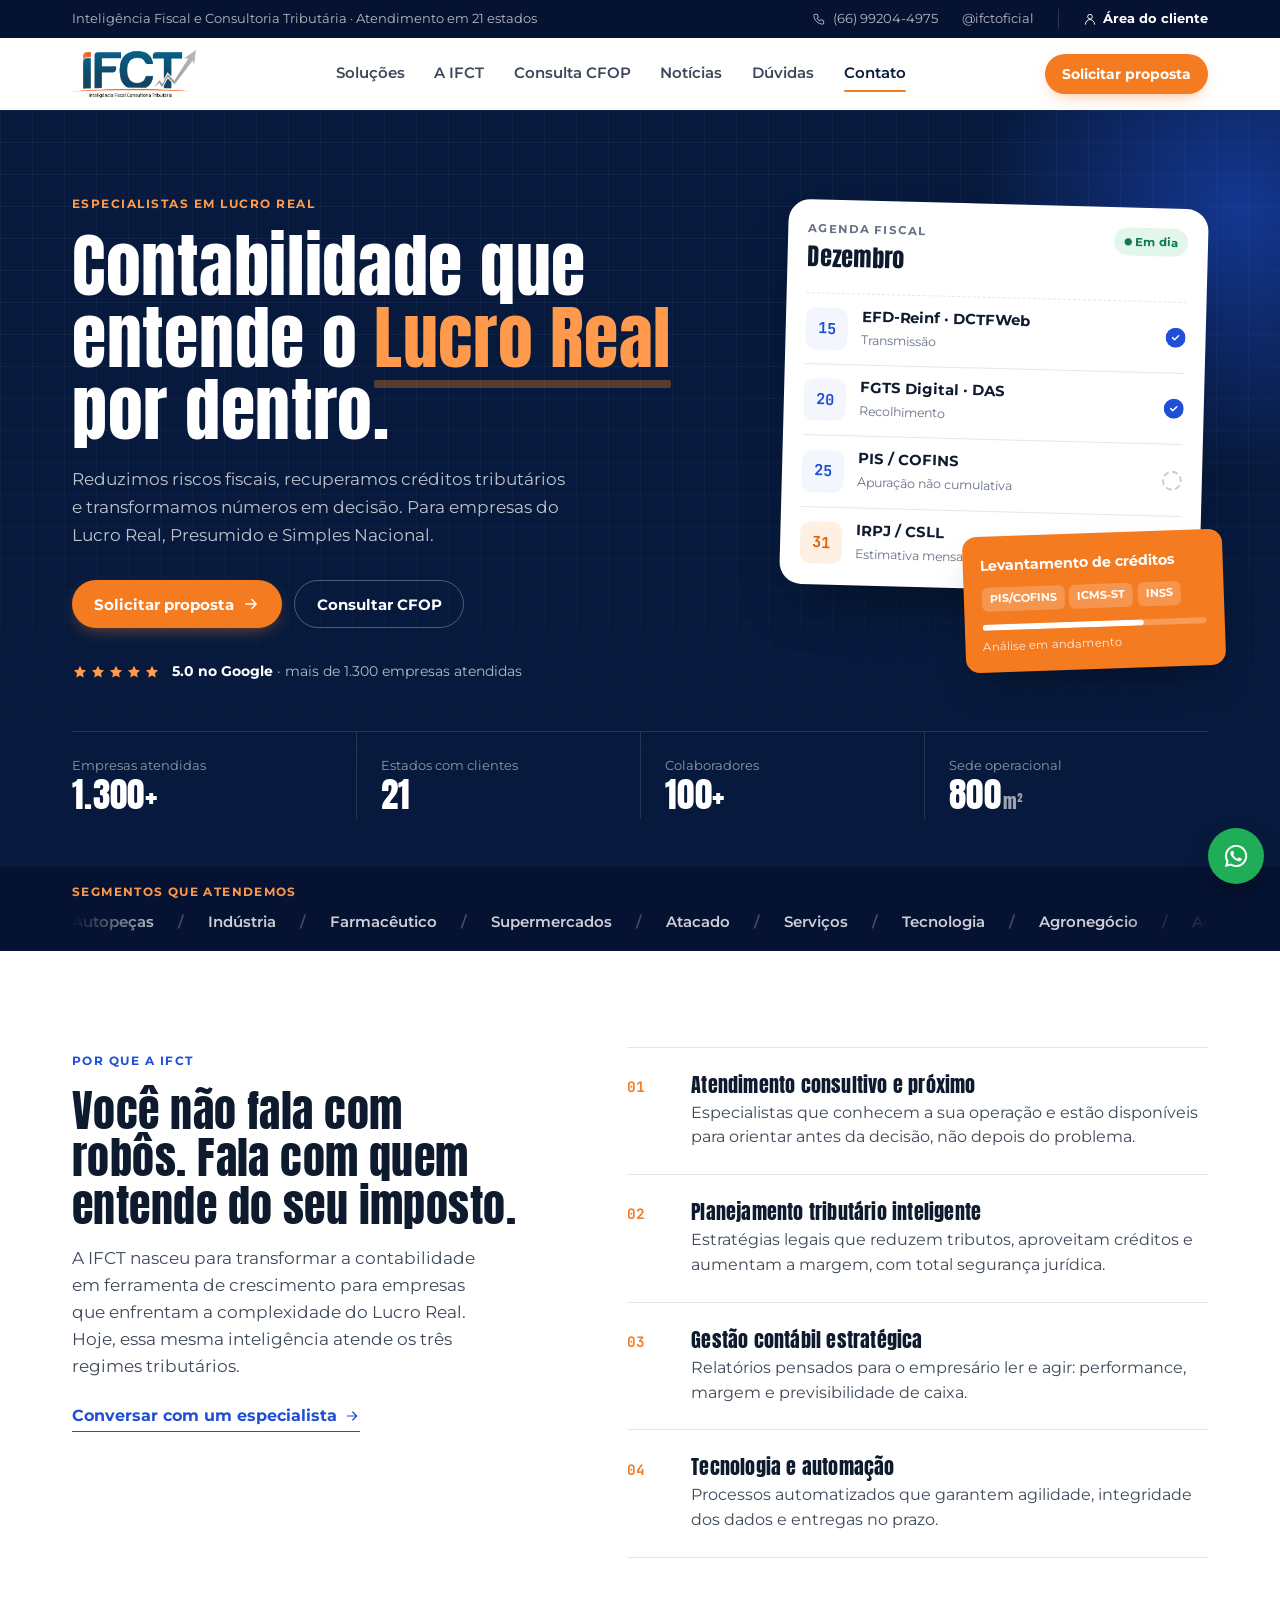
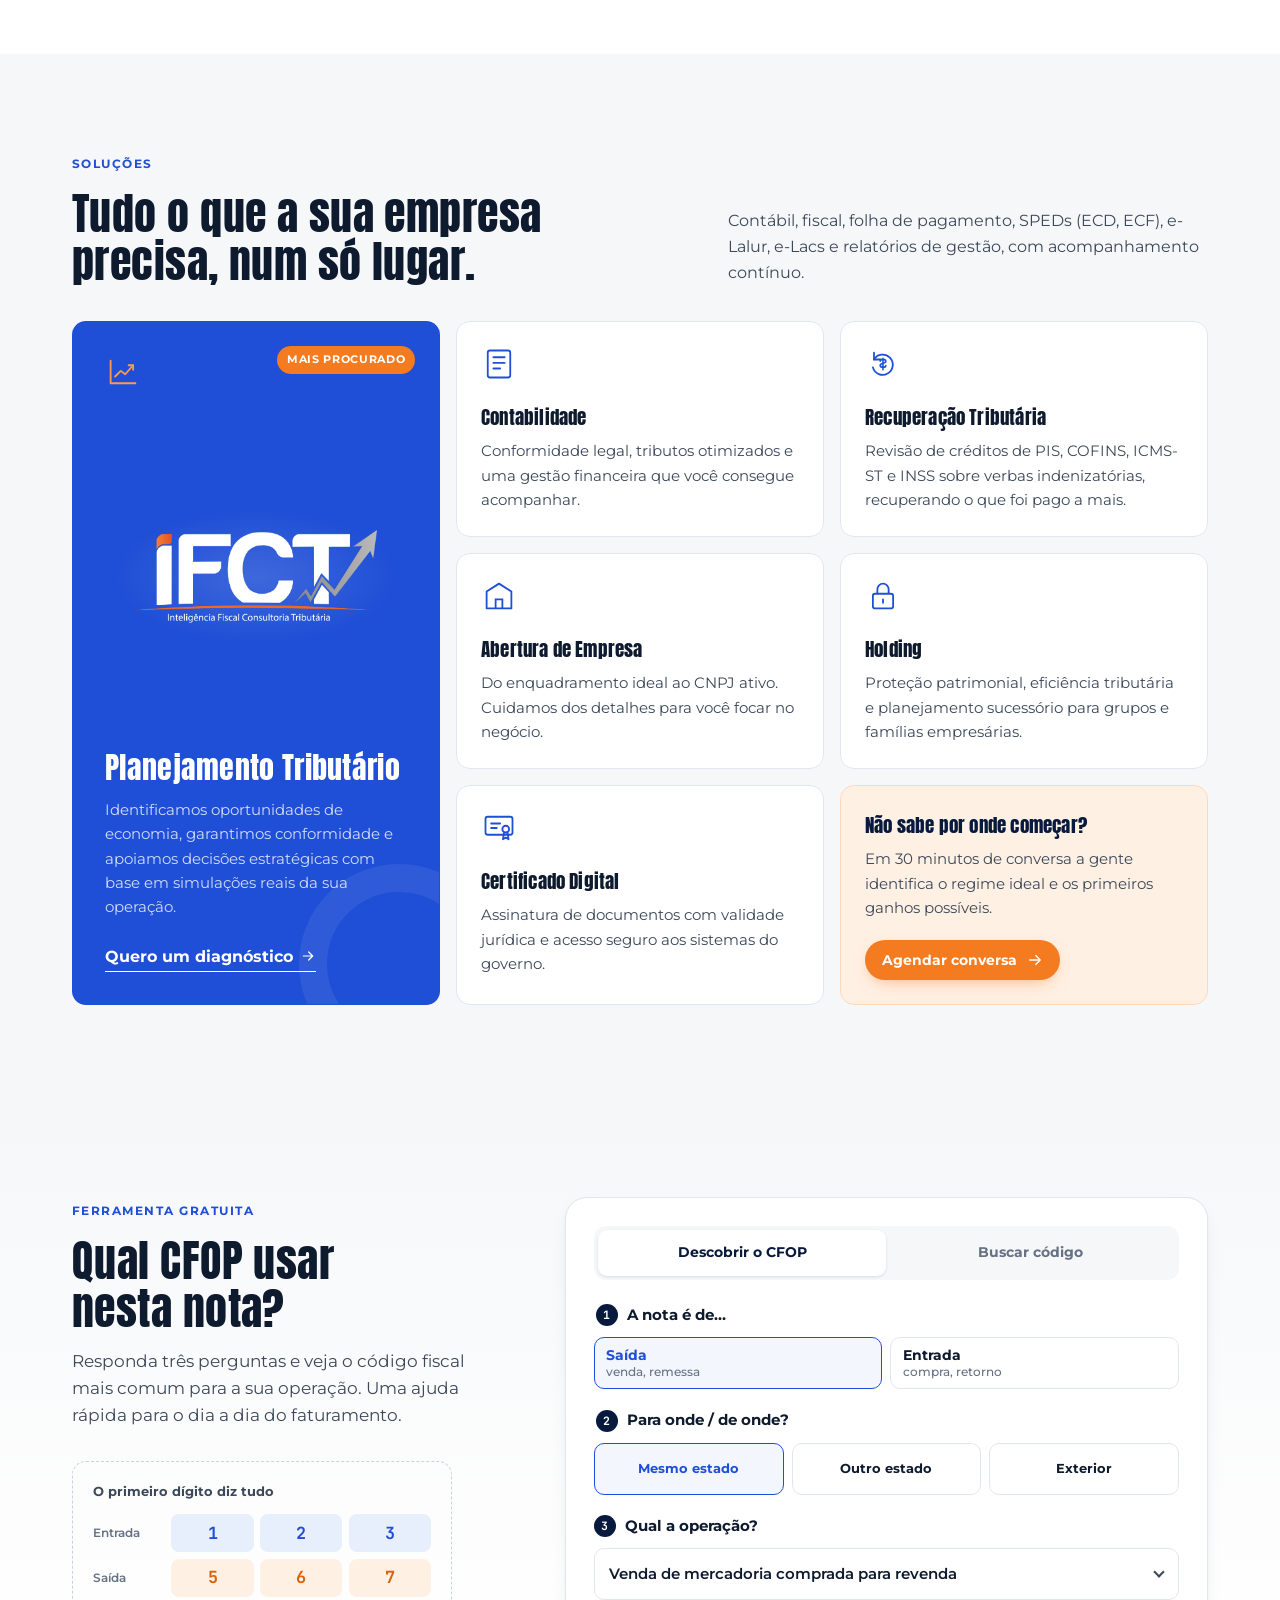
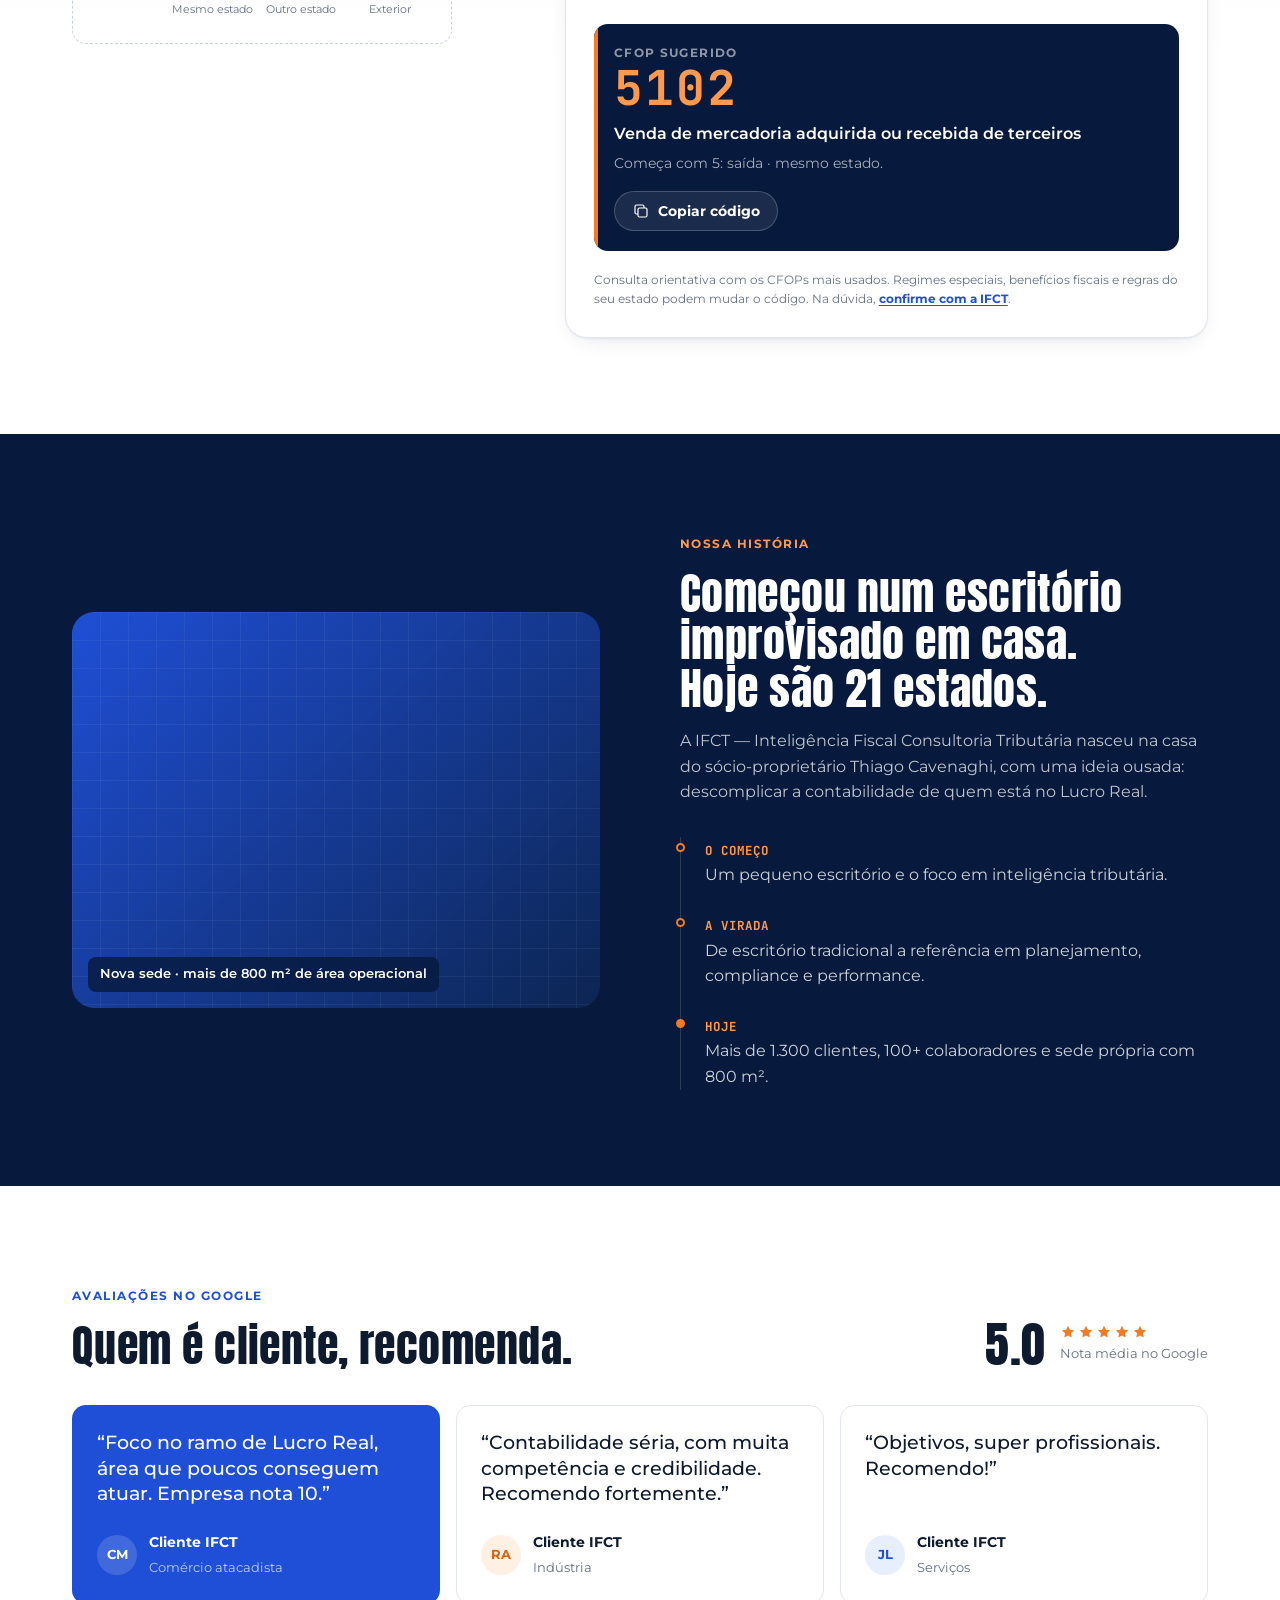
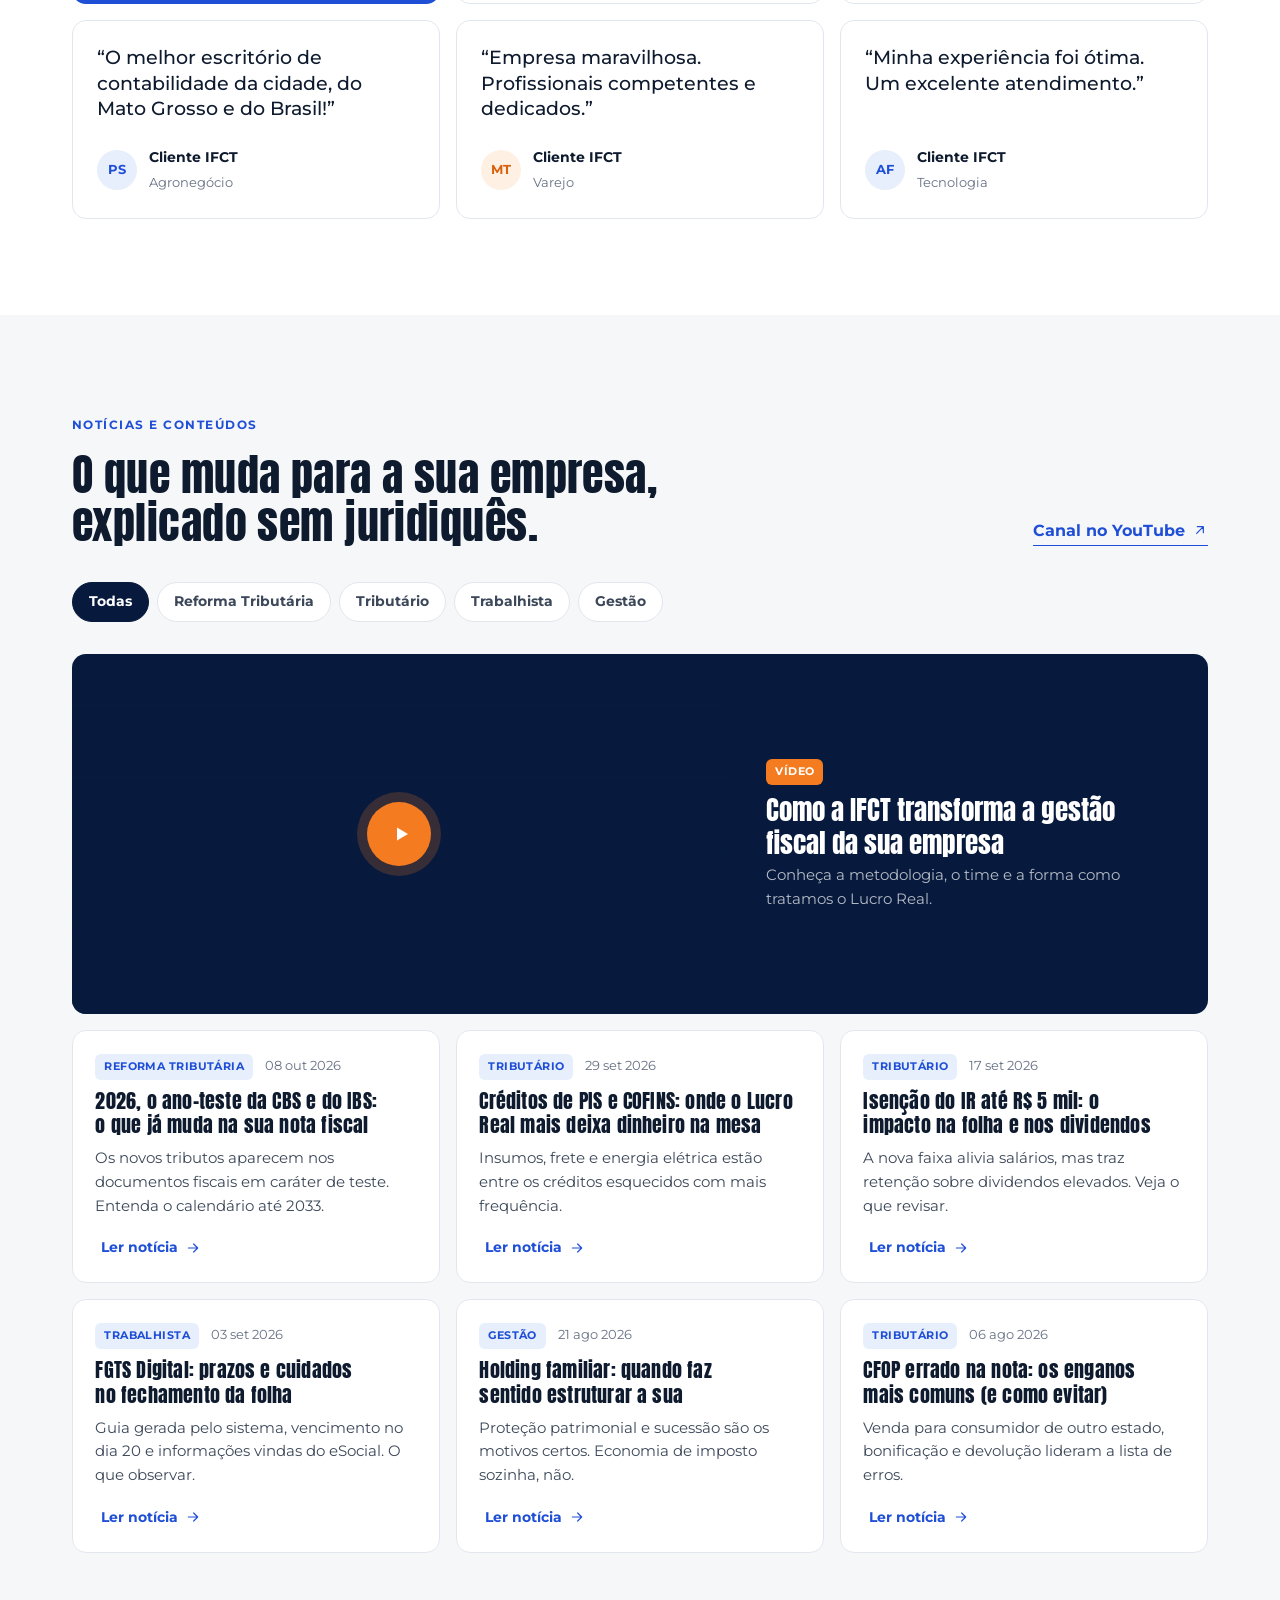
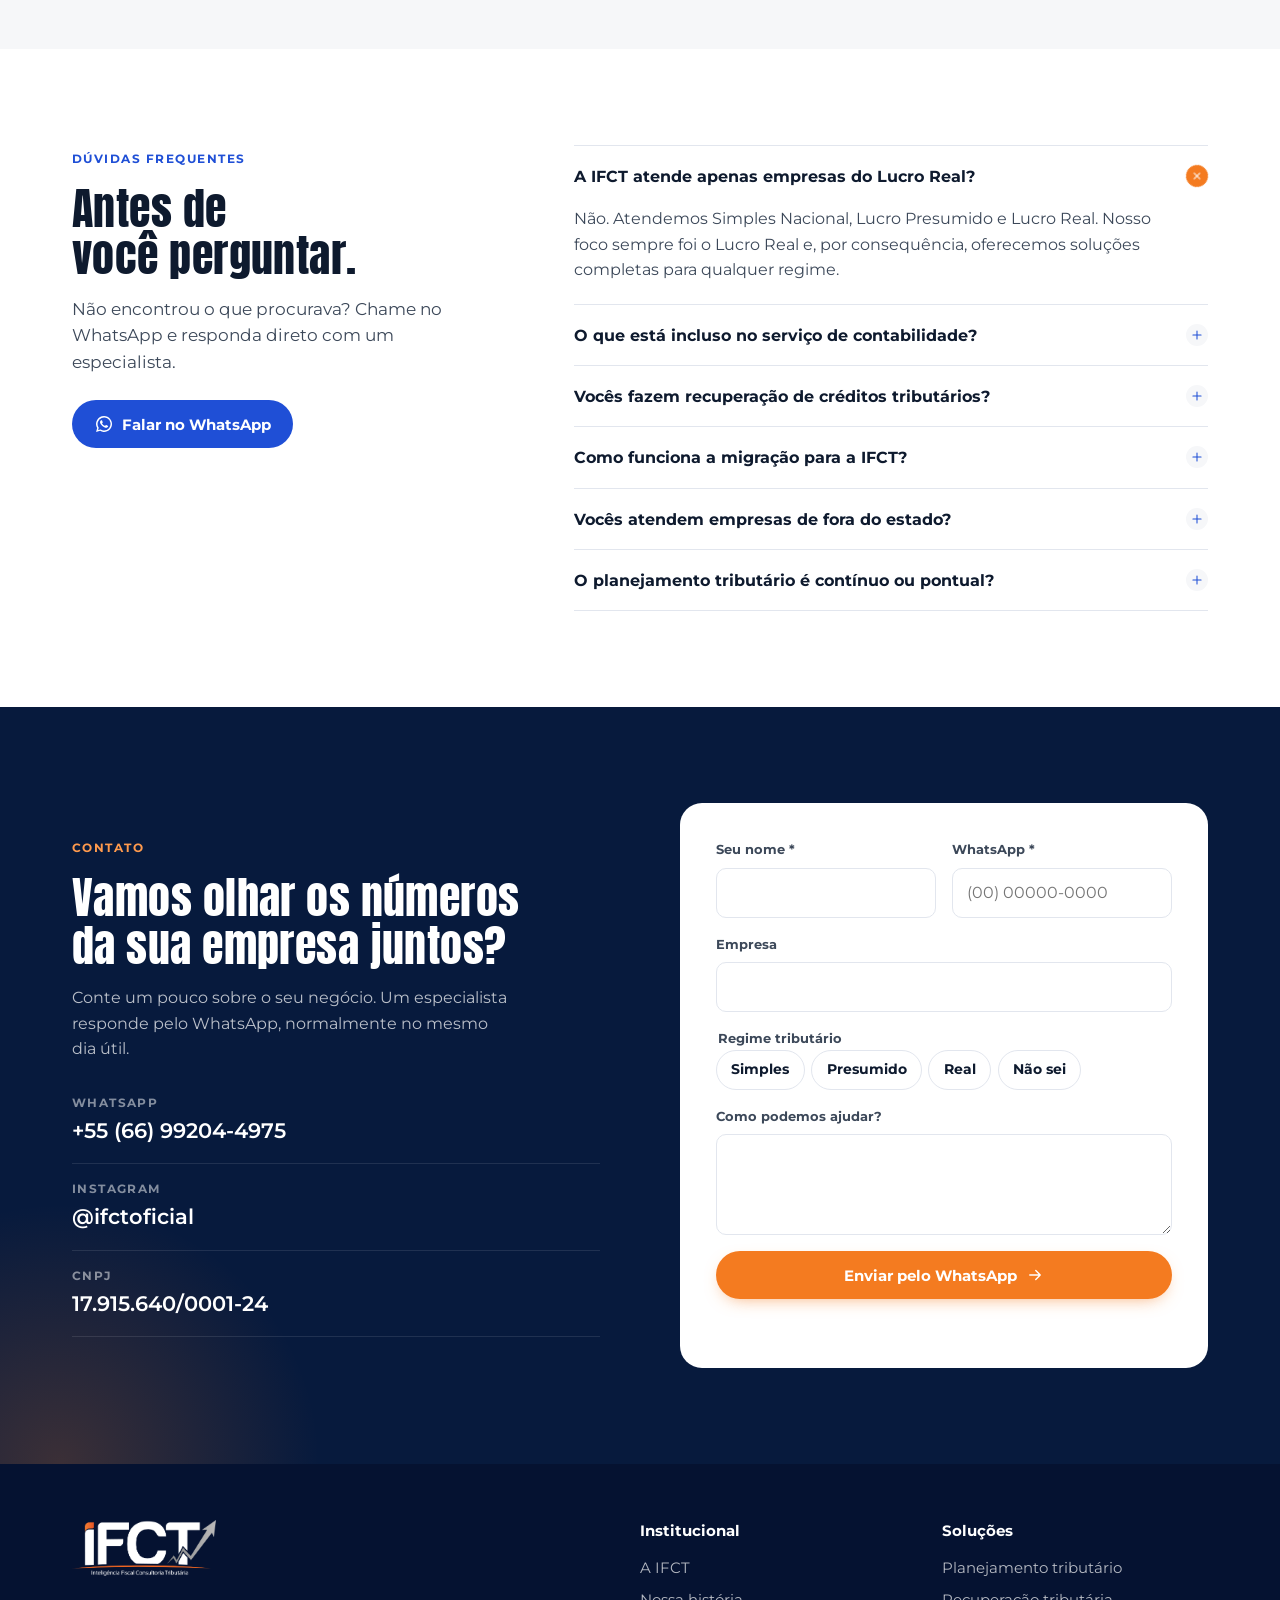
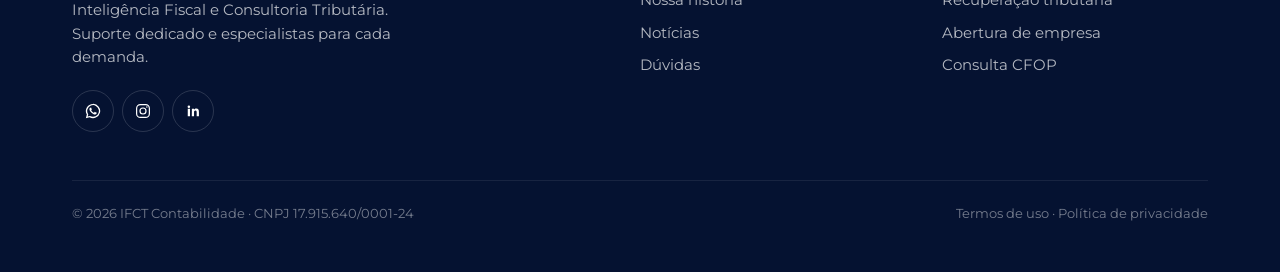
==== commit 0d648a02: "Primeiro commit: adicionando arquivos do site" ====
--- a/index.html
+++ b/index.html
@@ -1,652 +1,630 @@
-<!DOCTYPE html>
-<html lang="pt-br">
+<!doctype html>
+<html lang="pt-BR">
 <head>
-    <meta charset="utf-8">
-    <meta name="viewport" content="width=device-width, initial-scale=1, viewport-fit=cover">
-    <meta name="theme-color" content="#2E2868">
-    <meta name="color-scheme" content="dark light">
-    <meta name="description" content="Acelera Mato Grosso: evento presencial de inovação, negócios e networking em Sinop-MT. Conteúdo prático, conexões estratégicas e vagas limitadas.">
-    <meta name="robots" content="index,follow,max-image-preview:large">
-    <meta property="og:locale" content="pt_BR">
-    <meta property="og:type" content="website">
-    <meta property="og:title" content="Acelera Mato Grosso — Inovação, Negócios e Networking em Sinop-MT">
-    <meta property="og:description" content="Um dia de conteúdo prático e conexões estratégicas para acelerar empresas, projetos e carreiras em Mato Grosso.">
-    <!-- TODO: ajuste a URL do site e a imagem OG -->
-    <meta property="og:url" content="https://www.seudominio.com/">
-    <meta property="og:image" content="https://www.seudominio.com/assent/og.jpg">
-    <meta name="twitter:card" content="summary_large_image">
-    <meta name="twitter:title" content="Acelera Mato Grosso">
-    <meta name="twitter:description" content="Evento presencial de inovação, negócios e networking em Sinop-MT.">
-    <meta name="twitter:image" content="https://www.seudominio.com/assent/og.jpg">
-
-    <!-- Google tag (gtag.js) -->
-    <script async src="https://www.googletagmanager.com/gtag/js?id=G-WBX2GLL9GS"></script>
-    <script>
-        window.dataLayer = window.dataLayer || [];
-        function gtag(){dataLayer.push(arguments);}
-        gtag('js', new Date());
-
-        gtag('config', 'G-WBX2GLL9GS');
-    </script>
-
-    <title>Acelera Mato Grosso | Evento de inovação, negócios e networking em Sinop-MT</title>
-
-    <!-- Performance: fonts -->
-    <link rel="preconnect" href="https://fonts.googleapis.com">
-    <link rel="preconnect" href="https://fonts.gstatic.com" crossorigin>
-    <link href="https://fonts.googleapis.com/css2?family=Montserrat:ital,wght@0,400;0,600;0,700;1,400;1,600;1,700&display=swap" rel="stylesheet">
-
-    <link rel="stylesheet" href="style.css">
-
-    <!-- SEO: Structured data (Event) -->
-    <script type="application/ld+json">
-    {
-        "@context": "https://schema.org",
-        "@type": "Event",
-        "name": "Acelera Mato Grosso",
-        "description": "Evento presencial de inovação, negócios e networking em Sinop-MT, com conteúdo prático e conexões estratégicas.",
-        "eventAttendanceMode": "https://schema.org/OfflineEventAttendanceMode",
-        "eventStatus": "https://schema.org/EventScheduled",
-        "startDate": "2026-04-10T13:00:00-04:00",
-        "endDate": "2026-04-10T20:00:00-04:00",
-        "location": {
-        "@type": "Place",
-        "name": "Vie Hotel",
-        "address": {
-            "@type": "PostalAddress",
-            "streetAddress": "Av. Bruno Martini, 2249 - Recanto Suíço",
-            "addressLocality": "Sinop",
-            "addressRegion": "MT",
-            "postalCode": "78555-601",
-            "addressCountry": "BR"
-        }
-        },
-        "image": [
-        "https://www.aceleramt.com.br/assent/art-1.png"
-        ],
-        "offers": [
-        {
-            "@type": "Offer",
-            "name": "Acelera Standard",
-            "priceCurrency": "BRL",
-            "price": "997.00",
-            "availability": "https://schema.org/InStock",
-            "url": "https://www.aceleramt.com.br/#ingressos"
-        },
-        {
-            "@type": "Offer",
-            "name": "Acelera VIP",
-            "priceCurrency": "BRL",
-            "price": "1897.00",
-            "availability": "https://schema.org/InStock",
-            "url": "https://www.aceleramt.com.br/#ingressos"
-        }
-        ],
-        "organizer": {
-        "@type": "Organization",
-        "name": "Acelera Mato Grosso",
-        "url": "https://www.aceleramt.com.br/"
-        }
-    }
-    </script>
+  <meta charset="utf-8">
+  <meta name="viewport" content="width=device-width, initial-scale=1">
+  <title>IFCT Contabilidade — Especialistas em Lucro Real</title>
+  <meta name="description" content="IFCT Contabilidade: planejamento tributário, recuperação de créditos e gestão contábil estratégica para empresas do Lucro Real, Presumido e Simples Nacional. Atendimento em 21 estados.">
+  <meta name="theme-color" content="#071A3D">
+
+  <link rel="preconnect" href="https://fonts.googleapis.com">
+  <link rel="preconnect" href="https://fonts.gstatic.com" crossorigin>
+  <link href="https://fonts.googleapis.com/css2?family=Anton&family=Montserrat:wght@400;500;600;700&family=JetBrains+Mono:wght@500;700&display=swap" rel="stylesheet">
+  <link rel="stylesheet" href="css/style.css">
 </head>
 <body>
-    <!------- MENU CABEÇALHO ------>
-    <a class="skip-link" href="#conteudo">Pular para o conteúdo</a>
-
-    <header class="navbar" role="banner">
-
-        <div class="logo">
-            <a href="index.html">
-                <img src="assent/logo-1.svg" alt="Acelera Mato Grosso" width="220" height="50" decoding="async">
-            </a>
-        </div>
-
-        <button class="menu-toggle" id="mobile-menu" type="button" aria-label="Abrir menu" aria-controls="site-nav" aria-expanded="false">
-            <span class="bar"></span>
-            <span class="bar"></span>
-            <span class="bar"></span>
+
+<!-- Sprite de ícones (traço fino, consistente em todo o site) -->
+<svg width="0" height="0" style="position:absolute" aria-hidden="true">
+  <symbol id="i-arrow" viewBox="0 0 24 24"><path d="M5 12h14M13 6l6 6-6 6" fill="none" stroke="currentColor" stroke-width="1.8" stroke-linecap="round" stroke-linejoin="round"/></symbol>
+  <symbol id="i-arrow-up" viewBox="0 0 24 24"><path d="M7 17 17 7M8 7h9v9" fill="none" stroke="currentColor" stroke-width="1.8" stroke-linecap="round" stroke-linejoin="round"/></symbol>
+  <symbol id="i-phone" viewBox="0 0 24 24"><path d="M5 4h4l2 5-2.5 1.5a11 11 0 0 0 5 5L15 13l5 2v4a2 2 0 0 1-2 2A16 16 0 0 1 3 6a2 2 0 0 1 2-2" fill="none" stroke="currentColor" stroke-width="1.6" stroke-linejoin="round"/></symbol>
+  <symbol id="i-user" viewBox="0 0 24 24"><circle cx="12" cy="8" r="4" fill="none" stroke="currentColor" stroke-width="1.6"/><path d="M4 21a8 8 0 0 1 16 0" fill="none" stroke="currentColor" stroke-width="1.6" stroke-linecap="round"/></symbol>
+  <symbol id="i-star" viewBox="0 0 24 24"><path d="m12 2.8 2.8 5.8 6.3.9-4.6 4.4 1.1 6.3L12 17.2l-5.6 3 1.1-6.3L2.9 9.5l6.3-.9z" fill="currentColor"/></symbol>
+  <symbol id="i-plus" viewBox="0 0 24 24"><path d="M12 5v14M5 12h14" fill="none" stroke="currentColor" stroke-width="1.8" stroke-linecap="round"/></symbol>
+  <symbol id="i-copy" viewBox="0 0 24 24"><rect x="8" y="8" width="12" height="12" rx="2" fill="none" stroke="currentColor" stroke-width="1.6"/><path d="M16 8V6a2 2 0 0 0-2-2H6a2 2 0 0 0-2 2v8a2 2 0 0 0 2 2h2" fill="none" stroke="currentColor" stroke-width="1.6"/></symbol>
+  <symbol id="i-play" viewBox="0 0 24 24"><path d="M8 5.5v13l11-6.5z" fill="currentColor"/></symbol>
+  <symbol id="i-close" viewBox="0 0 24 24"><path d="M6 6l12 12M18 6 6 18" fill="none" stroke="currentColor" stroke-width="1.8" stroke-linecap="round"/></symbol>
+  <symbol id="i-search" viewBox="0 0 24 24"><circle cx="11" cy="11" r="7" fill="none" stroke="currentColor" stroke-width="1.7"/><path d="m20 20-3.5-3.5" fill="none" stroke="currentColor" stroke-width="1.7" stroke-linecap="round"/></symbol>
+  <symbol id="i-whats" viewBox="0 0 24 24"><path d="M12 2.5A9.5 9.5 0 0 0 3.8 16.8L2.5 21.5l4.8-1.3A9.5 9.5 0 1 0 12 2.5m0 17.3a7.8 7.8 0 0 1-4-1.1l-.3-.2-2.8.8.8-2.8-.2-.3A7.8 7.8 0 1 1 12 19.8m4.3-5.8c-.2-.1-1.4-.7-1.6-.8s-.4-.1-.5.1-.6.8-.8.9-.3.2-.5 0a6.4 6.4 0 0 1-3.2-2.8c-.2-.4.2-.4.7-1.3a.4.4 0 0 0 0-.4l-.7-1.8c-.2-.5-.4-.4-.5-.4h-.5a.9.9 0 0 0-.6.3 2.7 2.7 0 0 0-.9 2 4.7 4.7 0 0 0 1 2.5 10.7 10.7 0 0 0 4.1 3.6c1.5.7 2.1.7 2.9.6a2.4 2.4 0 0 0 1.6-1.1 2 2 0 0 0 .1-1.1c0-.1-.2-.2-.5-.3" fill="currentColor"/></symbol>
+  <symbol id="i-insta" viewBox="0 0 24 24"><rect x="3.5" y="3.5" width="17" height="17" rx="5" fill="none" stroke="currentColor" stroke-width="1.6"/><circle cx="12" cy="12" r="4" fill="none" stroke="currentColor" stroke-width="1.6"/><circle cx="17.2" cy="6.8" r="1" fill="currentColor"/></symbol>
+  <symbol id="i-linkedin" viewBox="0 0 24 24"><path d="M5 9h3v10H5zM6.5 4.5a1.7 1.7 0 1 1 0 3.4 1.7 1.7 0 0 1 0-3.4M10.5 9h2.9v1.4c.4-.8 1.4-1.6 2.9-1.6 3 0 3.6 2 3.6 4.6V19h-3v-5c0-1.2 0-2.7-1.6-2.7s-1.9 1.3-1.9 2.6V19h-3z" fill="currentColor"/></symbol>
+  <!-- Ícones das soluções -->
+  <symbol id="s-plan" viewBox="0 0 32 32"><path d="M5 26V6M5 26h22" fill="none" stroke="currentColor" stroke-width="1.6" stroke-linecap="round"/><path d="m9 20 5-5 4 3 7-8" fill="none" stroke="currentColor" stroke-width="1.6" stroke-linecap="round" stroke-linejoin="round"/><path d="M21 10h4v4" fill="none" stroke="currentColor" stroke-width="1.6" stroke-linecap="round" stroke-linejoin="round"/></symbol>
+  <symbol id="s-book" viewBox="0 0 32 32"><rect x="6" y="4" width="20" height="24" rx="2" fill="none" stroke="currentColor" stroke-width="1.6"/><path d="M11 10h10M11 15h10M11 20h6" fill="none" stroke="currentColor" stroke-width="1.6" stroke-linecap="round"/></symbol>
+  <symbol id="s-open" viewBox="0 0 32 32"><path d="M5 27V12l11-7 11 7v15z" fill="none" stroke="currentColor" stroke-width="1.6" stroke-linejoin="round"/><path d="M13 27v-8h6v8" fill="none" stroke="currentColor" stroke-width="1.6"/></symbol>
+  <symbol id="s-cert" viewBox="0 0 32 32"><rect x="4" y="6" width="24" height="16" rx="2" fill="none" stroke="currentColor" stroke-width="1.6"/><path d="M9 12h8M9 16h5" fill="none" stroke="currentColor" stroke-width="1.6" stroke-linecap="round"/><circle cx="22" cy="17" r="3" fill="none" stroke="currentColor" stroke-width="1.6"/><path d="m20.5 20-1 6 2.5-1.5 2.5 1.5-1-6" fill="none" stroke="currentColor" stroke-width="1.6" stroke-linejoin="round"/></symbol>
+  <symbol id="s-back" viewBox="0 0 32 32"><path d="M8 12a9 9 0 1 1-1 7" fill="none" stroke="currentColor" stroke-width="1.6" stroke-linecap="round"/><path d="M8 6v6h6" fill="none" stroke="currentColor" stroke-width="1.6" stroke-linecap="round" stroke-linejoin="round"/><path d="M16 11v10M13.5 13.5c0-1 1-1.6 2.5-1.6s2.5.7 2.5 1.7c0 2.4-5 1.2-5 3.7 0 1 1 1.7 2.5 1.7s2.5-.6 2.5-1.6" fill="none" stroke="currentColor" stroke-width="1.4" stroke-linecap="round"/></symbol>
+  <symbol id="s-lock" viewBox="0 0 32 32"><rect x="7" y="14" width="18" height="13" rx="2" fill="none" stroke="currentColor" stroke-width="1.6"/><path d="M11 14v-4a5 5 0 0 1 10 0v4" fill="none" stroke="currentColor" stroke-width="1.6"/><path d="M16 19v3" fill="none" stroke="currentColor" stroke-width="1.6" stroke-linecap="round"/></symbol>
+</svg>
+
+<a class="skip" href="#conteudo">Pular para o conteúdo</a>
+
+<!-- ============ CABEÇALHO ============ -->
+<header class="header" data-header>
+  <div class="topbar">
+    <div class="container topbar__in">
+      <p>Inteligência Fiscal e Consultoria Tributária · Atendimento em 21 estados</p>
+      <div class="topbar__links">
+        <a href="tel:+5566992044975"><svg><use href="#i-phone"/></svg>(66) 99204-4975</a>
+        <a href="https://www.instagram.com/ifctoficial/" target="_blank" rel="noopener">@ifctoficial</a>
+        <a class="topbar__client" href="#contato"><svg><use href="#i-user"/></svg>Área do cliente</a>
+      </div>
+    </div>
+  </div>
+
+  <div class="container nav">
+    <a class="logo" href="#topo" aria-label="IFCT Contabilidade — início">
+      <img src="assent/LOGO IFCT COLORIDA (fundo transparente).png" alt="IFCT Contabilidade" width="3058" height="1186">
+    </a>
+
+    <nav class="nav__menu" id="menu" aria-label="Principal" data-menu>
+      <ul>
+        <li><a href="#solucoes">Soluções</a></li>
+        <li><a href="#sobre">A IFCT</a></li>
+        <li><a href="#cfop">Consulta CFOP</a></li>
+        <li><a href="#noticias">Notícias</a></li>
+        <li><a href="#duvidas">Dúvidas</a></li>
+        <li><a href="#contato">Contato</a></li>
+      </ul>
+      <a class="btn btn--orange nav__cta-mobile" href="#contato">Solicitar proposta</a>
+      <p class="nav__mobile-foot">(66) 99204-4975 · CNPJ 17.915.640/0001-24</p>
+    </nav>
+
+    <a class="btn btn--orange btn--sm nav__cta" href="#contato">Solicitar proposta</a>
+
+    <button class="burger" type="button" aria-controls="menu" aria-expanded="false" aria-label="Abrir menu" data-burger>
+      <span></span><span></span>
+    </button>
+  </div>
+</header>
+
+<main id="conteudo">
+
+<!-- ============ HERO ============ -->
+<section class="hero" id="topo">
+  <div class="container hero__grid">
+    <div class="hero__copy">
+      <p class="eyebrow eyebrow--light"><span class="dot"></span>Especialistas em Lucro Real</p>
+      <h1 class="hero__title">Contabilidade que entende o <span class="hl">Lucro Real</span> por dentro.</h1>
+      <p class="hero__lead">Reduzimos riscos fiscais, recuperamos créditos tributários e transformamos números em decisão. Para empresas do Lucro Real, Presumido e Simples Nacional.</p>
+
+      <div class="hero__actions">
+        <a class="btn btn--orange" href="#contato">Solicitar proposta <svg><use href="#i-arrow"/></svg></a>
+        <a class="btn btn--ghost-light" href="#cfop">Consultar CFOP</a>
+      </div>
+
+      <div class="hero__proof">
+        <div class="stars" aria-label="Nota 5 de 5 no Google">
+          <svg><use href="#i-star"/></svg><svg><use href="#i-star"/></svg><svg><use href="#i-star"/></svg><svg><use href="#i-star"/></svg><svg><use href="#i-star"/></svg>
+        </div>
+        <p><strong>5.0 no Google</strong> · mais de 1.300 empresas atendidas</p>
+      </div>
+    </div>
+
+    <!-- Painel ilustrativo: agenda fiscal do mês (mês preenchido via JS) -->
+    <div class="hero__visual" aria-hidden="true">
+      <div class="panel">
+        <div class="panel__head">
+          <div>
+            <span class="panel__kicker">Agenda fiscal</span>
+            <strong class="panel__month" data-month>Outubro</strong>
+          </div>
+          <span class="panel__badge">Em dia</span>
+        </div>
+        <ul class="panel__list">
+          <li><span class="day">15</span><div><b>EFD-Reinf · DCTFWeb</b><small>Transmissão</small></div><i class="ok"></i></li>
+          <li><span class="day">20</span><div><b>FGTS Digital · DAS</b><small>Recolhimento</small></div><i class="ok"></i></li>
+          <li><span class="day">25</span><div><b>PIS / COFINS</b><small>Apuração não cumulativa</small></div><i class="wait"></i></li>
+          <li><span class="day day--o">31</span><div><b>IRPJ / CSLL</b><small>Estimativa mensal</small></div><i class="wait"></i></li>
+        </ul>
+      </div>
+
+      <div class="chip-card">
+        <span class="chip-card__label">Levantamento de créditos</span>
+        <div class="chip-card__tags"><span>PIS/COFINS</span><span>ICMS-ST</span><span>INSS</span></div>
+        <div class="bar"><span style="--w:72%"></span></div>
+        <small>Análise em andamento</small>
+      </div>
+    </div>
+  </div>
+
+  <!-- Números -->
+  <div class="container">
+    <dl class="stats">
+      <div><dt>Empresas atendidas</dt><dd><span data-count="1300">1.300</span>+</dd></div>
+      <div><dt>Estados com clientes</dt><dd data-count="21">21</dd></div>
+      <div><dt>Colaboradores</dt><dd><span data-count="100">100</span>+</dd></div>
+      <div><dt>Sede operacional</dt><dd><span data-count="800">800</span><small>m²</small></dd></div>
+    </dl>
+  </div>
+</section>
+
+<!-- ============ SEGMENTOS ============ -->
+<section class="segments" aria-label="Segmentos atendidos">
+  <div class="container segments__in">
+    <p>Segmentos que atendemos</p>
+    <div class="segments__marquee" data-marquee>
+      <div class="segments__track">
+        <ul>
+          <li>Autopeças</li><li>Indústria</li><li>Farmacêutico</li><li>Supermercados</li>
+          <li>Atacado</li><li>Serviços</li><li>Tecnologia</li><li>Agronegócio</li>
+        </ul>
+      </div>
+    </div>
+  </div>
+</section>
+
+<!-- ============ VANTAGENS / SOBRE ============ -->
+<section class="section about" id="sobre">
+  <div class="container about__grid">
+    <header class="about__head reveal">
+      <p class="eyebrow">Por que a IFCT</p>
+      <h2 class="h2">Você não fala com robôs. Fala com quem entende do seu imposto.</h2>
+      <p class="lead">A IFCT nasceu para transformar a contabilidade em ferramenta de crescimento para empresas que enfrentam a complexidade do Lucro Real. Hoje, essa mesma inteligência atende os três regimes tributários.</p>
+      <a class="link-arrow" href="#contato">Conversar com um especialista <svg><use href="#i-arrow"/></svg></a>
+    </header>
+
+    <ol class="pillars">
+      <li class="reveal">
+        <span class="pillars__n">01</span>
+        <h3>Atendimento consultivo e próximo</h3>
+        <p>Especialistas que conhecem a sua operação e estão disponíveis para orientar antes da decisão, não depois do problema.</p>
+      </li>
+      <li class="reveal">
+        <span class="pillars__n">02</span>
+        <h3>Planejamento tributário inteligente</h3>
+        <p>Estratégias legais que reduzem tributos, aproveitam créditos e aumentam a margem, com total segurança jurídica.</p>
+      </li>
+      <li class="reveal">
+        <span class="pillars__n">03</span>
+        <h3>Gestão contábil estratégica</h3>
+        <p>Relatórios pensados para o empresário ler e agir: performance, margem e previsibilidade de caixa.</p>
+      </li>
+      <li class="reveal">
+        <span class="pillars__n">04</span>
+        <h3>Tecnologia e automação</h3>
+        <p>Processos automatizados que garantem agilidade, integridade dos dados e entregas no prazo.</p>
+      </li>
+    </ol>
+  </div>
+</section>
+
+<!-- ============ SOLUÇÕES ============ -->
+<section class="section solutions" id="solucoes">
+  <div class="container">
+    <header class="section-head reveal">
+      <div>
+        <p class="eyebrow">Soluções</p>
+        <h2 class="h2">Tudo o que a sua empresa precisa, num só lugar.</h2>
+      </div>
+      <p class="section-head__aside">Contábil, fiscal, folha de pagamento, SPEDs (ECD, ECF), e-Lalur, e-Lacs e relatórios de gestão, com acompanhamento contínuo.</p>
+    </header>
+
+    <div class="sol-grid">
+      <article class="sol sol--feature reveal">
+        <svg class="sol__icon"><use href="#s-plan"/></svg>
+        <span class="sol__tag">Mais procurado</span>
+        <img class="sol__logo" src="assent/LOGO IFCT BRANCA (fundo transparente).png" alt="IFCT" width="3058" height="1186" loading="lazy">
+        <h3>Planejamento Tributário</h3>
+        <p>Identificamos oportunidades de economia, garantimos conformidade e apoiamos decisões estratégicas com base em simulações reais da sua operação.</p>
+        <a class="link-arrow link-arrow--light" href="#contato">Quero um diagnóstico <svg><use href="#i-arrow"/></svg></a>
+      </article>
+
+      <article class="sol reveal">
+        <svg class="sol__icon"><use href="#s-book"/></svg>
+        <h3>Contabilidade</h3>
+        <p>Conformidade legal, tributos otimizados e uma gestão financeira que você consegue acompanhar.</p>
+      </article>
+      <article class="sol reveal">
+        <svg class="sol__icon"><use href="#s-back"/></svg>
+        <h3>Recuperação Tributária</h3>
+        <p>Revisão de créditos de PIS, COFINS, ICMS-ST e INSS sobre verbas indenizatórias, recuperando o que foi pago a mais.</p>
+      </article>
+      <article class="sol reveal">
+        <svg class="sol__icon"><use href="#s-open"/></svg>
+        <h3>Abertura de Empresa</h3>
+        <p>Do enquadramento ideal ao CNPJ ativo. Cuidamos dos detalhes para você focar no negócio.</p>
+      </article>
+      <article class="sol reveal">
+        <svg class="sol__icon"><use href="#s-lock"/></svg>
+        <h3>Holding</h3>
+        <p>Proteção patrimonial, eficiência tributária e planejamento sucessório para grupos e famílias empresárias.</p>
+      </article>
+      <article class="sol reveal">
+        <svg class="sol__icon"><use href="#s-cert"/></svg>
+        <h3>Certificado Digital</h3>
+        <p>Assinatura de documentos com validade jurídica e acesso seguro aos sistemas do governo.</p>
+      </article>
+      <article class="sol sol--cta reveal">
+        <div>
+          <h3>Não sabe por onde começar?</h3>
+          <p>Em 30 minutos de conversa a gente identifica o regime ideal e os primeiros ganhos possíveis.</p>
+        </div>
+        <a class="btn btn--orange btn--sm" href="#contato">Agendar conversa <svg><use href="#i-arrow"/></svg></a>
+      </article>
+    </div>
+  </div>
+</section>
+
+<!-- ============ CONSULTA CFOP ============ -->
+<section class="section cfop" id="cfop">
+  <div class="container cfop__grid">
+    <header class="cfop__intro reveal">
+      <p class="eyebrow">Ferramenta gratuita</p>
+      <h2 class="h2">Qual CFOP usar nesta nota?</h2>
+      <p class="lead">Responda três perguntas e veja o código fiscal mais comum para a sua operação. Uma ajuda rápida para o dia a dia do faturamento.</p>
+
+      <!-- Mini explicação do primeiro dígito -->
+      <div class="digits" aria-label="Como ler o primeiro dígito do CFOP">
+        <p class="digits__title">O primeiro dígito diz tudo</p>
+        <div class="digits__row">
+          <span class="digits__lbl">Entrada</span>
+          <b>1</b><b>2</b><b>3</b>
+        </div>
+        <div class="digits__row">
+          <span class="digits__lbl">Saída</span>
+          <b class="o">5</b><b class="o">6</b><b class="o">7</b>
+        </div>
+        <div class="digits__row digits__row--legend">
+          <span></span><small>Mesmo estado</small><small>Outro estado</small><small>Exterior</small>
+        </div>
+      </div>
+    </header>
+
+    <div class="tool reveal" data-tool>
+      <div class="tool__tabs" role="tablist" aria-label="Modo da consulta">
+        <button role="tab" aria-selected="true" aria-controls="tab-guia" id="t-guia" data-tab="guia">Descobrir o CFOP</button>
+        <button role="tab" aria-selected="false" aria-controls="tab-busca" id="t-busca" data-tab="busca" tabindex="-1">Buscar código</button>
+      </div>
+
+      <!-- Modo guiado -->
+      <div class="tool__panel" id="tab-guia" role="tabpanel" aria-labelledby="t-guia">
+        <fieldset class="field">
+          <legend><span>1</span>A nota é de…</legend>
+          <div class="seg" data-group="tipo">
+            <label><input type="radio" name="tipo" value="saida" checked><span>Saída <small>venda, remessa</small></span></label>
+            <label><input type="radio" name="tipo" value="entrada"><span>Entrada <small>compra, retorno</small></span></label>
+          </div>
+        </fieldset>
+
+        <fieldset class="field">
+          <legend><span>2</span>Para onde / de onde?</legend>
+          <div class="seg seg--3" data-group="local">
+            <label><input type="radio" name="local" value="estadual" checked><span>Mesmo estado</span></label>
+            <label><input type="radio" name="local" value="interestadual"><span>Outro estado</span></label>
+            <label><input type="radio" name="local" value="exterior"><span>Exterior</span></label>
+          </div>
+        </fieldset>
+
+        <div class="field">
+          <label class="field__label" for="operacao"><span>3</span>Qual a operação?</label>
+          <div class="select">
+            <select id="operacao" data-operacao></select>
+          </div>
+        </div>
+
+        <output class="result" data-result aria-live="polite">
+          <div class="result__code">
+            <span class="result__kicker">CFOP sugerido</span>
+            <strong data-code>5102</strong>
+          </div>
+          <p class="result__desc" data-desc>Venda de mercadoria adquirida ou recebida de terceiros</p>
+          <p class="result__hint" data-hint></p>
+          <button class="btn btn--sm btn--line" type="button" data-copy>
+            <svg><use href="#i-copy"/></svg><span>Copiar código</span>
+          </button>
+        </output>
+      </div>
+
+      <!-- Modo busca -->
+      <div class="tool__panel" id="tab-busca" role="tabpanel" aria-labelledby="t-busca" hidden>
+        <label class="search">
+          <svg><use href="#i-search"/></svg>
+          <input type="search" placeholder="Digite o código ou uma palavra (ex.: 6102, bonificação)" data-search aria-label="Buscar CFOP">
+        </label>
+        <ul class="code-list" data-list></ul>
+        <p class="code-list__empty" data-empty hidden>Nenhum CFOP encontrado. Tente outra palavra ou fale com a gente.</p>
+      </div>
+
+      <p class="tool__note">Consulta orientativa com os CFOPs mais usados. Regimes especiais, benefícios fiscais e regras do seu estado podem mudar o código. Na dúvida, <a href="#contato">confirme com a IFCT</a>.</p>
+    </div>
+  </div>
+</section>
+
+<!-- ============ HISTÓRIA ============ -->
+<section class="section story" id="historia">
+  <div class="container story__grid">
+    <figure class="story__media reveal">
+      <!-- Foto da sede (hospedada no site atual). Recomendo baixar e salvar em img/sede.webp -->
+      <img src="https://ifctcontabilidade.com.br/UtilFile/img/foto_sede.webp" alt="Sede da IFCT Contabilidade" loading="lazy" width="720" height="540">
+      <figcaption>Nova sede · mais de 800 m² de área operacional</figcaption>
+    </figure>
+
+    <div class="story__copy reveal">
+      <p class="eyebrow eyebrow--light">Nossa história</p>
+      <h2 class="h2">Começou num escritório improvisado em casa. Hoje são 21 estados.</h2>
+      <p>A IFCT — Inteligência Fiscal Consultoria Tributária nasceu na casa do sócio-proprietário Thiago Cavenaghi, com uma ideia ousada: descomplicar a contabilidade de quem está no Lucro Real.</p>
+
+      <ol class="timeline">
+        <li><span>O começo</span><p>Um pequeno escritório e o foco em inteligência tributária.</p></li>
+        <li><span>A virada</span><p>De escritório tradicional a referência em planejamento, compliance e performance.</p></li>
+        <li><span>Hoje</span><p>Mais de 1.300 clientes, 100+ colaboradores e sede própria com 800 m².</p></li>
+      </ol>
+    </div>
+  </div>
+</section>
+
+<!-- ============ DEPOIMENTOS ============ -->
+<section class="section reviews" aria-labelledby="rev-title">
+  <div class="container">
+    <header class="section-head reveal">
+      <div>
+        <p class="eyebrow">Avaliações no Google</p>
+        <h2 class="h2" id="rev-title">Quem é cliente, recomenda.</h2>
+      </div>
+      <div class="score">
+        <strong>5.0</strong>
+        <div>
+          <div class="stars stars--o"><svg><use href="#i-star"/></svg><svg><use href="#i-star"/></svg><svg><use href="#i-star"/></svg><svg><use href="#i-star"/></svg><svg><use href="#i-star"/></svg></div>
+          <small>Nota média no Google</small>
+        </div>
+      </div>
+    </header>
+
+    <!-- Substitua as iniciais e os nomes pelos autores reais das avaliações -->
+    <ul class="rev-track">
+      <li class="rev"><p>“Foco no ramo de Lucro Real, área que poucos conseguem atuar. Empresa nota 10.”</p><footer><span class="avatar">CM</span><div><b>Cliente IFCT</b><small>Comércio atacadista</small></div></footer></li>
+      <li class="rev"><p>“Contabilidade séria, com muita competência e credibilidade. Recomendo fortemente.”</p><footer><span class="avatar">RA</span><div><b>Cliente IFCT</b><small>Indústria</small></div></footer></li>
+      <li class="rev"><p>“Objetivos, super profissionais. Recomendo!”</p><footer><span class="avatar">JL</span><div><b>Cliente IFCT</b><small>Serviços</small></div></footer></li>
+      <li class="rev"><p>“O melhor escritório de contabilidade da cidade, do Mato Grosso e do Brasil!”</p><footer><span class="avatar">PS</span><div><b>Cliente IFCT</b><small>Agronegócio</small></div></footer></li>
+      <li class="rev"><p>“Empresa maravilhosa. Profissionais competentes e dedicados.”</p><footer><span class="avatar">MT</span><div><b>Cliente IFCT</b><small>Varejo</small></div></footer></li>
+      <li class="rev"><p>“Minha experiência foi ótima. Um excelente atendimento.”</p><footer><span class="avatar">AF</span><div><b>Cliente IFCT</b><small>Tecnologia</small></div></footer></li>
+    </ul>
+  </div>
+</section>
+
+<!-- ============ NOTÍCIAS ============ -->
+<section class="section news" id="noticias">
+  <div class="container">
+    <header class="section-head reveal">
+      <div>
+        <p class="eyebrow">Notícias e conteúdos</p>
+        <h2 class="h2">O que muda para a sua empresa, explicado sem juridiquês.</h2>
+      </div>
+      <a class="link-arrow" href="https://www.youtube.com/@thiagocavenaghi" target="_blank" rel="noopener">Canal no YouTube <svg><use href="#i-arrow-up"/></svg></a>
+    </header>
+
+    <div class="filters" role="toolbar" aria-label="Filtrar notícias" data-filters>
+      <button class="is-active" data-filter="todas" aria-pressed="true">Todas</button>
+      <button data-filter="reforma" aria-pressed="false">Reforma Tributária</button>
+      <button data-filter="tributario" aria-pressed="false">Tributário</button>
+      <button data-filter="trabalhista" aria-pressed="false">Trabalhista</button>
+      <button data-filter="gestao" aria-pressed="false">Gestão</button>
+    </div>
+
+    <div class="news-grid" data-news>
+      <!-- Destaque: vídeo institucional (carrega o YouTube só ao clicar) -->
+      <article class="video-card" data-cat="gestao">
+        <button class="video-card__play" type="button" data-video="CEUewRUX_9o" aria-label="Assistir ao vídeo institucional da IFCT">
+          <span class="video-card__btn"><svg><use href="#i-play"/></svg></span>
         </button>
-
-        <nav class="nav-links" id="site-nav" aria-label="Navegação principal">
-
-            <div class="mobile-nav-head">
-                <span class="mobile-nav-title">Menu</span>
-                <button class="menu-close" type="button" aria-label="Fechar menu" data-menu-close>&times;</button>
-            </div>
-
-           <div class="mobile-nav-body">
-                <ul>
-                    <li><a href="#sobre3">Sobre o evento</a></li>
-                    <li><a href="#palestrantes">Palestrantes</a></li>
-                    <li><a href="#faq">FAQ</a></li>
-                    <li class="nav-button-container">
-                        <a href="#ingressos" class="btn-vaga">Garantir minha vaga</a>
-                    </li>
-                </ul>
-            </div>
-        </nav>
+        <div class="video-card__body">
+          <span class="tag tag--o">Vídeo</span>
+          <h3>Como a IFCT transforma a gestão fiscal da sua empresa</h3>
+          <p>Conheça a metodologia, o time e a forma como tratamos o Lucro Real.</p>
+        </div>
+      </article>
+
+      <article class="post" data-cat="reforma">
+        <div class="post__meta"><span class="tag">Reforma Tributária</span><time datetime="2026-10-08">08 out 2026</time></div>
+        <h3>2026, o ano-teste da CBS e do IBS: o que já muda na sua nota fiscal</h3>
+        <p>Os novos tributos aparecem nos documentos fiscais em caráter de teste. Entenda o calendário até 2033.</p>
+        <button class="post__more" type="button" data-open>Ler notícia <svg><use href="#i-arrow"/></svg></button>
+        <div class="post__body" hidden>
+          <p>Desde janeiro de 2026, as notas fiscais passaram a destacar a CBS (federal) e o IBS (estadual e municipal) com alíquotas simbólicas de teste — 0,9% e 0,1%, respectivamente. Na prática, o valor pode ser compensado com PIS e COFINS, então o objetivo agora é ajustar sistemas e cadastros.</p>
+          <p>O calendário segue em etapas: em 2027 a CBS passa a valer integralmente e PIS e COFINS deixam de existir. Entre 2029 e 2032, o IBS substitui gradualmente o ICMS e o ISS, até o modelo completo em 2033.</p>
+          <p><strong>O que fazer agora:</strong> revisar o cadastro de produtos (NCM e classificação tributária), conversar com o fornecedor do seu ERP e simular o impacto no preço e na margem. A IFCT já faz esse diagnóstico para clientes do Lucro Real e Presumido.</p>
+        </div>
+      </article>
+
+      <article class="post" data-cat="tributario">
+        <div class="post__meta"><span class="tag">Tributário</span><time datetime="2026-09-29">29 set 2026</time></div>
+        <h3>Créditos de PIS e COFINS: onde o Lucro Real mais deixa dinheiro na mesa</h3>
+        <p>Insumos, frete e energia elétrica estão entre os créditos esquecidos com mais frequência.</p>
+        <button class="post__more" type="button" data-open>Ler notícia <svg><use href="#i-arrow"/></svg></button>
+        <div class="post__body" hidden>
+          <p>No regime não cumulativo, cada real de crédito não aproveitado vira custo. Os pontos que mais aparecem nas nossas revisões são insumos essenciais à atividade, fretes na operação de venda, energia elétrica e depreciação de máquinas.</p>
+          <p>Créditos não aproveitados podem ser recuperados dentro do prazo de cinco anos, desde que haja documentação e fundamentação técnica.</p>
+          <p><strong>Dica:</strong> antes de qualquer pedido de compensação, faça um levantamento técnico. Crédito mal fundamentado vira autuação.</p>
+        </div>
+      </article>
+
+      <article class="post" data-cat="tributario">
+        <div class="post__meta"><span class="tag">Tributário</span><time datetime="2026-09-17">17 set 2026</time></div>
+        <h3>Isenção do IR até R$ 5 mil: o impacto na folha e nos dividendos</h3>
+        <p>A nova faixa alivia salários, mas traz retenção sobre dividendos elevados. Veja o que revisar.</p>
+        <button class="post__more" type="button" data-open>Ler notícia <svg><use href="#i-arrow"/></svg></button>
+        <div class="post__body" hidden>
+          <p>Em vigor desde 2026, a Lei 15.270/2025 isenta do Imposto de Renda quem recebe até R$ 5 mil por mês e reduz parcialmente o imposto para rendas um pouco acima desse valor. Na folha, isso exige parametrização correta das tabelas de retenção.</p>
+          <p>Do outro lado, dividendos acima de R$ 50 mil por mês, pagos pela mesma empresa à mesma pessoa física, passaram a ter retenção na fonte de 10%.</p>
+          <p><strong>O que revisar:</strong> a política de distribuição de lucros dos sócios e a forma de remuneração (pró-labore x dividendos). Um planejamento bem feito evita surpresas na declaração anual.</p>
+        </div>
+      </article>
+
+      <article class="post" data-cat="trabalhista">
+        <div class="post__meta"><span class="tag">Trabalhista</span><time datetime="2026-09-03">03 set 2026</time></div>
+        <h3>FGTS Digital: prazos e cuidados no fechamento da folha</h3>
+        <p>Guia gerada pelo sistema, vencimento no dia 20 e informações vindas do eSocial. O que observar.</p>
+        <button class="post__more" type="button" data-open>Ler notícia <svg><use href="#i-arrow"/></svg></button>
+        <div class="post__body" hidden>
+          <p>Com o FGTS Digital, a guia é emitida a partir das informações enviadas ao eSocial, e o vencimento passou a ser o dia 20 do mês seguinte à competência.</p>
+          <p>Qualquer divergência no eSocial (admissões, afastamentos, rubricas) aparece direto na guia. Por isso, o fechamento da folha precisa estar redondo antes da emissão.</p>
+          <p><strong>Boa prática:</strong> envie admissões, férias e desligamentos para a contabilidade assim que acontecerem, não no fim do mês.</p>
+        </div>
+      </article>
+
+      <article class="post" data-cat="gestao">
+        <div class="post__meta"><span class="tag">Gestão</span><time datetime="2026-08-21">21 ago 2026</time></div>
+        <h3>Holding familiar: quando faz sentido estruturar a sua</h3>
+        <p>Proteção patrimonial e sucessão são os motivos certos. Economia de imposto sozinha, não.</p>
+        <button class="post__more" type="button" data-open>Ler notícia <svg><use href="#i-arrow"/></svg></button>
+        <div class="post__body" hidden>
+          <p>A holding faz mais sentido para quem tem patrimônio relevante (imóveis, participações), mais de uma empresa ou quer organizar a sucessão sem um inventário longo e caro.</p>
+          <p>Ela não é solução universal: custos de constituição, ITBI e obrigações acessórias precisam entrar na conta. O ganho real vem do planejamento conjunto — societário, tributário e familiar.</p>
+        </div>
+      </article>
+
+      <article class="post" data-cat="tributario">
+        <div class="post__meta"><span class="tag">Tributário</span><time datetime="2026-08-06">06 ago 2026</time></div>
+        <h3>CFOP errado na nota: os enganos mais comuns (e como evitar)</h3>
+        <p>Venda para consumidor de outro estado, bonificação e devolução lideram a lista de erros.</p>
+        <button class="post__more" type="button" data-open>Ler notícia <svg><use href="#i-arrow"/></svg></button>
+        <div class="post__body" hidden>
+          <p>Os erros mais frequentes: usar 6102 em venda para consumidor final não contribuinte de outro estado (o correto costuma ser 6108); emitir bonificação como venda; e devolver mercadoria com o CFOP da compra original.</p>
+          <p>O CFOP define como o fisco enxerga a operação e influencia ICMS, PIS e COFINS. Um código errado pode gerar crédito indevido ou imposto a mais.</p>
+          <p>Use a <a href="#cfop" data-close>consulta de CFOP</a> aqui do site como apoio e, em operações especiais, confirme com a equipe.</p>
+        </div>
+      </article>
+    </div>
+  </div>
+</section>
+
+<!-- ============ FAQ ============ -->
+<section class="section faq" id="duvidas">
+  <div class="container faq__grid">
+    <header class="reveal">
+      <p class="eyebrow">Dúvidas frequentes</p>
+      <h2 class="h2">Antes de você perguntar.</h2>
+      <p class="lead">Não encontrou o que procurava? Chame no WhatsApp e responda direto com um especialista.</p>
+      <a class="btn btn--blue" href="https://wa.me/5566992044975" target="_blank" rel="noopener"><svg><use href="#i-whats"/></svg>Falar no WhatsApp</a>
     </header>
 
-    <!------ Backdrop do menu mobile (clicável para fechar) ---- -->
-    <div class="nav-backdrop" id="nav-backdrop" data-menu-close aria-hidden="true"></div>
-
-    <main id="conteudo">
-
-        <!----- HERO ------>
-        <section class="hero">
-            <div class="hero-container">
-                <div class="hero-content">
-                    <img src="assent/logo-1.svg" alt="Acelera Mato Grosso" class="hero-logo" width="580" height="160" decoding="async">
-                    <h1 id="hero-title">Evento de inovação, negócios e networking em Sinop-MT</h1>
-                    <p>Um dia de conteúdo prático e conexões estratégicas para acelerar empresas, projetos e carreiras em Mato Grosso.</p>
-                    <span class="vagas-alerta">Vagas limitadas para manter a experiência em alto nível</span>
-                    <a href="#ingressos" class="btn-hero">Garantir minha vaga</a>
-                </div>
-                <div class="hero-image" aria-hidden="true">
-                    <img src="assent/art-1.png" alt="Palestrantes do Evento" fetchpriority="high" decoding="async">
-                </div>
-            </div>
-        </section>
-
-        <!------ CRÔNOMETRO ------>
-        <section class="countdown-section" aria-label="Contagem regressiva para o evento" data-event-start="2026-04-10T13:00:00-04:00" id="sobre3">
-            <div class="countdown-container" role="group" aria-label="Tempo restante">
-                <div class="time-box">
-                    <span id="months" aria-label="Meses restantes">0</span>
-                    <p>meses</p>
-                </div>
-                <div class="time-box">
-                    <span id="days" aria-label="Dias restantes">0</span>
-                    <p>dias</p>
-                </div>
-                <div class="time-box" aria-label="Horas restantes">
-                    <span id="hours">0</span>
-                    <p>horas</p>
-                </div>
-                <div class="time-box" aria-label="Minutos restantes">
-                    <span id="minutes">0</span>
-                    <p>minutos</p>
-                </div>
-            </div>
-        </section>
-
-        <!------ O QUE É ------>
-        <section class="about-section" id="sobre" aria-labelledby="sobre-title">
-            <div class="about-container">
-        
-                <div class="carousel-wrapper" aria-hidden="true">
-                    <div class="blur-top"></div>
-        
-                    <div class="carousel-column">
-                        <div class="track track-up" id="track1">
-                            <img src="assent/1.png" alt="Evento" loading="lazy" decoding="async">
-                            <img src="assent/2.png" alt="Evento" loading="lazy" decoding="async">
-                            <img src="assent/3.png" alt="Evento" loading="lazy" decoding="async">
-                            <img src="assent/4.png" alt="Evento" loading="lazy" decoding="async">
-                            <img src="assent/5.png" alt="Evento" loading="lazy" decoding="async">
-                            <img src="assent/6.png" alt="Evento" loading="lazy" decoding="async">
-                        </div>
-                    </div>
-
-                    <div class="carousel-column">
-                        <div class="track track-down" id="track2">
-                            <img src="assent/1.png" alt="Evento" loading="lazy" decoding="async">
-                            <img src="assent/2.png" alt="Evento" loading="lazy" decoding="async">
-                            <img src="assent/3.png" alt="Evento" loading="lazy" decoding="async">
-                            <img src="assent/4.png" alt="Evento" loading="lazy" decoding="async">
-                            <img src="assent/5.png" alt="Evento" loading="lazy" decoding="async">
-                            <img src="assent/6.png" alt="Evento" loading="lazy" decoding="async">
-                        </div>
-                    </div>
-
-                    <div class="blur-bottom"></div>
-                </div>
-
-                <div class="about-text">
-                    <h2 id="sobre-title">O que é o Acelera Mato Grosso?</h2>
-                    <p>O Acelera Mato Grosso é um evento criado para fortalecer o ecossistema local, reunindo pessoas e organizações para falar de crescimento, inovação e execução. Aqui o foco é sair do "conceito" e levar você para a prática: estratégias, ferramentas e trocas reais com quem faz acontecer em Sinop e em todo o Mato Grosso.</p>
-                </div>
-
-            </div>
-        </section>
-
-        <!------ BENEFICIOS ------>
-        <section class="benefits-section" id="beneficios" aria-labelledby="beneficios-title">
-            <div class="benefits-container">
-                <h2 class="benefits-title" id="beneficios-title">Por que participar?</h2>
-        
-                <div class="benefits-content">
-                    <div class="benefits-image" aria-hidden="true">
-                        <img src="assent/mt.png" alt="Mapa de Mato Grosso" loading="lazy" decoding="async">
-                    </div>
-                    <div class="benefits-text">
-                        <ul>
-                            <li>Atualize seu repertório com tendências e boas práticas do mercado</li>
-                            <li>Troque experiências com pessoas que vivem desafios parecidos</li>
-                            <li>Amplie seu networking e gere oportunidades reais</li>
-                            <li>Saia com ideias e um plano de ação para aplicar rapidamente</li>
-                        </ul>
-                    </div>
-                </div>
-            </div>
-        </section>
-
-        <!------ PARA QUEM? ------->
-        <section class="target-section" id="publico" aria-labelledby="publico-title">
-            <div class="target-container">
-                <h2 class="target-title" id="publico-title">Para quem o Acelera Mato Grosso é ideal?</h2>
-        
-                <div class="target-grid" role="list">
-
-                    <div class="target-card" role="listitem">
-                        <img src="assent/proprietario-da-loja 1.svg" alt="Ícone Empreendedores" loading="lazy" decoding="async">
-                        <p>Empresário de empresa de pequeno, médio e Grande porte.</p>
-                    </div>
-
-                    <div class="target-card">
-                        <img src="assent/fabrica.png" alt="Ícone Profissionais" loading="lazy" decoding="async">
-                        <p>Indústrias e gestores impulsionando a economia e inovação.</p>
-                    </div>
-
-                    <div class="target-card">
-                        <img src="assent/trator.png" alt="Ícone Startups" loading="lazy" decoding="async">
-                        <p>Produtores e empresas do agronegócio, pilares do crescimento</p>
-                    </div>
-
-                    <div class="target-card">
-                        <img src="assent/lideranca 1.svg" alt="Ícone Lideranças" loading="lazy" decoding="async">
-                        <p>Lideranças e equipes em busca de estratégias para o futuro.</p>
-                    </div>
-
-                </div>
-            </div>
-        </section>
-
-        <!------ CONTEÚDO ------>
-        <section class="content-features" id="conteudo-feature" aria-labelledby="conteudo-title">
-            <h2 class="features-main-title" id="conteudo-title">Conteúdo + conexões</h2>
-
-            <div class="features-container">
-
-                <div class="feature-item">
-                    <div class="feature-image-wrapper">
-                        <div class="diamond-shape">
-                            <img src="assent/13.png" alt="Palestras" loading="lazy" decoding="async">
-                        </div>
-                    </div>
-                    <div class="feature-text">
-                        <p><strong>Palestras:</strong> insights e casos reais, sem enrolação</p>
-                    </div>
-                </div>
-
-                <div class="feature-item reverse">
-                    <div class="feature-image-wrapper">
-                        <div class="diamond-shape">
-                            <img src="assent/14.png" alt="Workshops" loading="lazy" decoding="async">
-                        </div>
-                    </div>
-                    <div class="feature-text">
-                        <p><strong>Workshops:</strong> mão na massa com ferramentas e métodos</p>
-                    </div>
-                </div>
-
-                <div class="feature-item">
-                    <div class="feature-image-wrapper">
-                        <div class="diamond-shape">
-                            <img src="assent/15.png" alt="Networking" loading="lazy" decoding="async">
-                        </div>
-                    </div>
-                    <div class="feature-text">
-                        <p><strong>Networking:</strong> conexões por interesses (negócios, carreira, tech, parcerias)</p>
-                    </div>
-                </div>
-
-            </div>
-        </section>
-
-        <!------ PROGRAMAÇÃO ------>
-        <section class="schedule-section" id="programacao" aria-labelledby="programacao-title">
-            <div class="schedule-container">
-                <h2 class="schedule-title" id="programacao-title">Programação do Acelera Mato Grosso</h2>
-        
-                <div class="schedule-image-wrapper" aria-hidden="true">
-                    <img src="assent/16.png" alt="Cronograma do Evento" class="schedule-img" loading="lazy" decoding="async">
-                </div>
-                <div class="schedule-cta">
-                    <a href="#ingressos" class="btn-hero">Quero participar</a>
-                </div>
-
-            </div>
-        </section>
-
-        <!------ PALESTRANTES ------>
-        <section class="speakers-section" id="palestrantes" aria-labelledby="palestrantes-title">
-            <div class="speakers-container">
-                <h2 class="speakers-title" id="palestrantes-title">Palestrantes e convidados</h2>
-                <p class="speakers-subtitle">Reunimos profissionais renomados com vasta experiência em suas respectivas áreas de atuação, para trazer clareza e conteúdo prático para todas as realidades, trazendo para Sinop-MT o que existe de melhor no mercado nacional e internacional.</p>
-        
-                <div class="speakers-carousel" aria-label="Lista de palestrantes" tabindex="0">
-                    <div class="speakers-track" id="speakers-track">
-                    
-                        <!-- Leonardo Naranjo -->
-                        <button type="button" class="speaker-card speaker-card-btn"
-                            data-speaker-name="Leonardo Naranjo"
-                            data-speaker-role="Empresário"
-                            data-speaker-bio="Leonardo Naranjo é advogado e Master Franqueado da Prudential do Brasil, além de sócio-fundador da LLN Corretora de Seguros. Há quase 10 anos lidera uma das unidades de franquia mais premiadas da companhia, reconhecida como TOP Estadual 2025. Atua com foco em sucessão empresarial, planejamento financeiro estratégico e proteção patrimonial, unindo visão de longo prazo com execução prática. Também tem forte atuação no desenvolvimento de pessoas, formando times de alta performance e estruturando modelos de reconhecimento e compensação por resultados. É especialista e mestre em direito pela UFMG e acredita no franchising como motor de crescimento, construindo negócios escaláveis, lucrativos e com propósito em todo o Brasil."
-                            data-speaker-img="assent/palestras1.png"
-                            data-linkedin="https://www.linkedin.com/in/leonardo-naranjo-728499106/"
-                            aria-label="Abrir detalhes do palestrante Leonardo Naranjo">
-
-                            <div class="speaker-image-container">
-                                <img src="assent/palestras1.png" alt="Foto do palestrante Leonardo Naranjo" loading="lazy" decoding="async">
-                            </div>
-
-                            <div class="speaker-info">
-                                <h3>Leonardo Naranjo — Empresário</h3>
-                                <p><strong>Tema:</strong> Gestão de Risco.</p>
-                            </div>
-                        </button>
-                        
-                        <!-- Filipe Telles -->
-                        <button type="button" class="speaker-card speaker-card-btn"
-                            data-speaker-name="Filipe Telles"
-                            data-speaker-role="Empresário"
-                            data-speaker-bio="Filipe Telles é consultor em gestão estratégica, de pessoas e de inovação, palestrante e empreendedor, com atuação no desenvolvimento de líderes e empresários em ambientes de alta complexidade e transformação. Trabalha ajudando médias e grandes empresas a estruturarem gestão, cultura e tomada de decisão em um cenário marcado por incertezas, inovação e mudança constante. Com experiência prática em projetos de gestão, estratégia e soft skills em grandes empresas, conecta liderança, propósito e performance para gerar resultados sustentáveis nas realidades mais desafiadoras."
-                            data-speaker-img="assent/palestras2.png"
-                            data-linkedin="https://www.linkedin.com/in/filipetelles/"
-                            aria-label="Abrir detalhes do palestrante Filipe Telles">
-
-                            <div class="speaker-image-container">
-                                <img src="assent/palestras2.png" alt="Foto do palestrante Filipe Telles" loading="lazy" decoding="async">
-                            </div>
-
-                            <div class="speaker-info">
-                                <h3>Filipe Telles — Empresário</h3>
-                                <p><strong>Tema:</strong> Liderança</p>
-                            </div>
-                        </button>
-            
-                        <!-- Ademir Junior -->
-                        <button type="button" class="speaker-card speaker-card-btn"
-                            data-speaker-name="Ademir Junior"
-                            data-speaker-role="Contador e Consultor"
-                            data-speaker-bio="Profissional com sólida trajetória acadêmica e atuação prática em contabilidade e finanças aplicadas ao agronegócio. Realizou Pós-Doutorado em Contabilidade no Agronegócio pela AIT (Dublin, Irlanda) e Pós-Doutorado em Finanças (FACEBA). É Doutor em Administração (UA) e Mestre em Controladoria (UFBA), além de empresário contábil e professor universitário. Especialista em Agronegócios (UFBA), possui MBAs e pós-graduações em áreas como auditoria e perícia, controladoria e finanças corporativas, contabilidade societária, custos, gerencial, fusões e aquisições e contabilidade desportiva, com formações por instituições como FGV, PUC-SP, PUC-RJ, FIPECAFI e Estácio. Complementa sua formação com cursos e extensões em comércio exterior, contabilidade internacional e offshore e estruturas econômicas (Oxford College, Londres). Atua como colunista de economia no jornal O Clarín (Buenos Aires) e é coautor dos livros Compliance Trabalhista e Compliance Tributário. No mercado, trabalha com agronegócio, comércio exterior, contabilidade aeronáutica e desportiva, além de planejamento sucessório e tributário e contabilidade internacional"
-                            data-speaker-img="assent/palestras3.png"
-                            data-instagram="https://www.instagram.com/ademirjunioroficial/"
-                            aria-label="Abrir detalhes do palestrante Ademir Junior">
-
-                            <div class="speaker-image-container">
-                                <img src="assent/palestras3.png" alt="Foto do palestrante Ademir Junior" loading="lazy" decoding="async">
-                            </div>
-
-                            <div class="speaker-info">
-                                <h3>Ademir Junior — Contador e Consultor</h3>
-                                <p><strong>Tema:</strong> Reforma Tributária</p>
-                            </div>
-                        </button>
-            
-                        <!-- Mariana Maduro -->
-                        <button type="button" class="speaker-card speaker-card-btn"
-                            data-speaker-name="Mariana Maduro"
-                            data-speaker-role="Empresária"
-                            data-speaker-bio="Mariana Maduro é advogada e sócia na Renault Advogados, com 15 anos de experiência em Direito Societário, M&A, Private Equity e Mercado de Capitais. Atuou como Diretora Jurídica e de Compliance de companhia de capital aberto listada no Novo Mercado da B3 e regulada pela SUSEP, com interação direta com Conselho de Administração e comitês de Auditoria e Risco, reportando-se a CFO e CEO. Com forte perfil estratégico e executivo, liderou áreas consultiva e contenciosa, contratos, governança, estruturação societária, operações de M&A, estratégia fiscal e implantação de sistemas de gestão de contratos e processos, além de canal de denúncias e programas de compliance. Também é professora de Direito Societário, M&A e Mercado de Capitais em cursos de LL.M e pós-graduação (IBMEC e outras instituições) e autora de artigos na área. Formação destacada: LL.M. em Direito Societário e Mercado de Capitais (IBMEC) e especialização em Direito Empresarial (UERJ)."
-                            data-speaker-img="assent/palestras4.png"
-                            data-instagram="https://www.instagram.com/prof.mariana.maduro/"
-                            data-linkedin="https://www.linkedin.com/in/mariana-maduro-17bbb822/"
-                            aria-label="Abrir detalhes do palestrante Mariana Maduro">
-
-                            <div class="speaker-image-container">
-                                <img src="assent/palestras4.png" alt="Foto do palestrante Mariana Maduro" loading="lazy" decoding="async">
-                            </div>
-
-                            <div class="speaker-info">
-                                <h3>Mariana Maduro — Empresária</h3>
-                                <p><strong>Tema:</strong> Direito Societário</p>
-                            </div>
-                        </button>
-
-                        <!-- Rafael Periole -->
-                        <button type="button" class="speaker-card speaker-card-btn"
-                            data-speaker-name="Rafael Periole"
-                            data-speaker-role="Sócio Empresário"
-                            data-speaker-bio="Rafael Perioli é engenheiro de produção e executivo de crescimento, com mais de 15 anos de experiência em vendas, marketing e estruturação de times comerciais. É CMO e sócio da WeFit, empresa que integra neurociência, genética e tecnologia para soluções personalizadas de saúde e bem-estar, e cofundador da BeHive Global, atuando também como membro do conselho. Ao longo da carreira, liderou projetos de expansão e cultura comercial, com foco em branding, performance, conversão e escala, além de mentorar profissionais e empresas com metodologias práticas de alta performance. É formado pela Universidade Paulista e possui Master’s em Business Management pela FGV."
-                            data-speaker-img="assent/palestras5.png"
-                            data-instagram="https://www.instagram.com/rafaelperioli/"
-                            data-linkedin="https://www.linkedin.com/in/rafaperioli/?originalSubdomain=br"
-                            aria-label="Abrir detalhes do palestrante Rafael Periole">
-
-                            <div class="speaker-image-container">
-                                <img src="assent/palestras5.png" alt="Foto do palestrante Rafael Periole" loading="lazy" decoding="async">
-                            </div>
-
-                            <div class="speaker-info">
-                                <h3>Rafael Periole — Empresário</h3>
-                                <p><strong>Tema:</strong> Era da Venda</p>
-                            </div>
-                        </button>
-
-                        <!-- Ielifer Marques -->
-                        <button type="button" class="speaker-card speaker-card-btn"
-                            data-speaker-name="Ielifer Marques"
-                            data-speaker-role="Consultora"
-                            data-speaker-bio="Iélifer Marques é Engenheira de Produção formada pela UFMS e atua como Coordenadora de Consultoria na P-Excellence, onde lidera projetos de BPM (Business Process Management) e melhoria contínua para organizações de diferentes segmentos. Tem experiência prática em otimização, mapeamento e padronização de processos em empresas de pequeno a grande porte, com estruturas que variam de 7 a 35 mil colaboradores, sempre com foco em eficiência operacional e geração de valor sustentável."
-                            data-speaker-img="assent/palestras6.png"
-                            data-linkedin="https://www.linkedin.com/in/i%C3%A9lifer-marques-347a111b5/"
-                            aria-label="Abrir detalhes do palestrante Ielifer Marques">
-
-                            <div class="speaker-image-container">
-                                <img src="assent/palestras6.png" alt="Foto do palestrante Ielifer Marques" loading="lazy" decoding="async">
-                            </div>
-
-                            <div class="speaker-info">
-                                <h3>Ielifer Marques — Consultora</h3>
-                                <p><strong>Tema:</strong> Gestão de Processos</p>
-                            </div>
-                        </button>
-                    </div>
-                </div>
-
-                <div class="carousel-controls" aria-label="Controles do carrossel de palestrantes">
-                    <button class="control-btn" type="button" data-action="prev" aria-label="Voltar">‹</button>
-                    <button class="control-btn" type="button" data-action="next" aria-label="Avançar">›</button>
-                </div>
-            </div>
-        </section>
-
-
-        <section class="tickets-section" id="ingressos" aria-labelledby="ingressos-title">
-            <h2 class="tickets-main-title" id="ingressos-title">Ingressos</h2>
-
-            <div class="tickets-container">
-
-                <div class="ticket-card">
-
-                    <h3 class="ticket-name">Acelera Standard</h3>
-
-                    <div class="price-container">
-                        <span class="old-price">R$ 987,00</span>
-
-                        <div class="main-price" aria-label="Preço parcelado">
-                            <span class="price-x">R$ x3</span>
-                            <span class="price-value">105<small>,99</small></span>
-                        </div>
-
-                        <p class="cash-price">ou à vista R$ 287,00</p>
-                    </div>
-
-                    <a href="https://pay.kiwify.com.br/6UGmUmU" class="btn-ticket-buy" target="_blank">Comprar meu ingresso</a>
-
-                    <button class="btn-toggle-benefits" type="button" data-toggle="collapse" data-target="#benefits-standard" aria-expanded="false">
-                        <span class="chev" aria-hidden="true">></span> Ver benefícios
-                    </button>
-
-                    <div id="benefits-standard" class="benefits-content-1" hidden>
-                        <ul>
-                            <li><strong>Kit Acelera Mato Grosso 2026:</strong> com materiais exclusivos para que você consiga extrair o máximo da experiência no Acelera.</li>
-                            <li><strong>Acesso Presencial ao evento:</strong> cara a cara com quem está fazendo acontecer e transformando o mercado, impulsionando empresas ao sucesso!</li>
-                            <li><strong>Crie conexões:</strong> Coffee Break, com os participantes do evento e convidados, muito networking, com empresários e investidores.</li>
-                            <li><strong>Acesso ao Hotseat:</strong> Tenha a melhor experiência Acelera Mato Grosso, o momento mais aguardado do evento, onde ideias são geradas, soluções, oportunidades, troca de experiência e muito mais!</li>
-                        </ul>
-                    </div>
-
-                </div>
-
-                <div class="ticket-card">
-                    <h3 class="ticket-name vip-label">Acelera VIP</h3>
-
-                    <div class="price-container">
-                        <span class="old-price">R$ 2497,80</span>
-                        
-                        <div class="main-price" aria-label="Preço parcelado">
-                            <span class="price-x">R$ x3</span>
-                            <span class="price-value">352<small>,23</small></span>
-                        </div>
-
-                        <p class="cash-price">ou à vista R$ 987,00</p>
-                    </div>
-
-                    <a href="https://pay.kiwify.com.br/U6RdV9A" class="btn-ticket-buy vip-border" target="_blank">Comprar meu ingresso</a>
-
-                    <button class="btn-toggle-benefits" type="button" data-toggle="collapse" data-target="#benefits-vip" aria-expanded="false">
-                        <span class="chev" aria-hidden="true">></span> Ver benefícios
-                    </button>
-
-                    <div id="benefits-vip" class="benefits-content-1" hidden>
-                        <ul>
-                            <li><strong>Kit Acelera Mato Grosso 2026:</strong> com materiais exclusivos para que você consiga extrair o máximo da experiência no Acelera.</li>
-                            <li><strong>Acesso Presencial ao evento:</strong> cara a cara com quem está fazendo acontecer e transformando o mercado, impulsionando empresas ao sucesso!</li>
-                            <li><strong>Crie conexões valiosas:</strong> acesso ao Coffee Break VIP, com  Grandes Palestrantes e Convidados Especiais.</li>
-                            <li><strong>Acesso ao Hotseat:</strong> Tenha a melhor experiência Acelera Mato Grosso, o momento mais aguardado do evento, onde ideias são geradas, soluções, oportunidades, troca de experiência e muito mais!</li>
-                            <li><strong>Jantar Vip:</strong> acesso ao nosso jantar Vip, Criando conexões valiosas direitas com nossos Palestrantes e Membros do grupo Acelera Mato Grosso, Buffet da mais alta gastronomia e música Ao Vivo, para a melhor experiência!</li>
-                        </ul>
-                    </div>
-
-                </div>
-            </div>
-        </section>
-
-        <!------ PERGUNTAS FREQUENTES ------>
-        <section class="faq-section" id="faq" aria-labelledby="faq-title">
-            <h2 class="faq-main-title" id="faq-title">Perguntas frequentes</h2>
-
-            <div class="faq-container">
-                <div class="faq-item">
-                    <button class="faq-question" type="button" data-toggle="collapse" data-target="#faq-1" aria-expanded="false">
-                        O que é o Acelera Mato Grosso?
-                        <span class="faq-arrow" aria-hidden="true">▼</span>
-                    </button>
-                    <div class="faq-answer" id="faq-1" hidden>
-                        <p>Acelera Mato Grosso é um evento presencial focado em inovação, negócios e networking, com palestras e atividades práticas para acelerar empresas, projetos e carreiras em Sinop-MT.</p>
-                    </div>
-                </div>
-
-                <div class="faq-item">
-                    <button class="faq-question" type="button" data-toggle="collapse" data-target="#faq-2" aria-expanded="false">
-                        Quando e onde acontece o evento?
-                        <span class="faq-arrow" aria-hidden="true">▼</span>
-                    </button>
-                    <div class="faq-answer" id="faq-2" hidden>
-                        <p datetime="2026-04-10T13:00:00-04:00">O evento acontecerá no dia 10 de Abril de 2026, em Sinop-MT. O local exato será enviado por e-mail aos inscritos.</p>
-                    </div>
-                </div>
-            </div>
-        </section>
-
-
-        <section class="location-section" id="local" aria-labelledby="local-title">
-            <h2 class="location-title" id="local-title">LOCAL</h2>
-            <div class="location-container">
-                <div class="location-info">
-                    <img src="assent/art5.svg" alt="Ícone de Pin" class="pin-icon" class="pin-icon" width="60" height="60" loading="lazy" decoding="async">
-                    <p class="location-date">
-                        <time datetime="2026-04-10T13:00:00-04:00">10/04/2026</time> • Vie Hotel • 13:00
-                    </p>
-                    <p class="location-address">
-                        Av. Bruno Martini, 2249 - Recanto Suiço, Sinop - MT, 78555-601
-                    </p>
-                </div>
-
-                <div class="location-map" aria-label="Mapa do local">
-                    <iframe
-                        src="https://www.google.com/maps/embed?pb=!1m18!1m12!1m3!1d3905.109343716075!2d-55.5348821!3d-11.8614947!2m3!1f0!2f0!3f0!3m2!1i1024!2i768!4f13.1!3m3!1m2!1s0x9330926887754b5f%3A0x7707e0c465f2a13b!2sAv.%20Bruno%20Martini%2C%202249%20-%20Recanto%20Su%C3%AD%C3%A7o%2C%20Sinop%20-%20MT!5e0!3m2!1spt-BR!2sbr!4v1715000000000!5m2!1spt-BR!2sbr"
-                        width="100%" height="350" style="border:0; border-radius: 15px;" allowfullscreen="" loading="lazy">
-                    </iframe>
-                </div>
-            </div>
-        </section>
-    </main>
-
-    <!------ RODAPÉ ------>
-    <footer class="main-footer">
-        <div class="footer-container">
-            <div class="footer-brand">
-                <img src="assent/logo-1.svg" alt="Acelera Mato Grosso" class="footer-logo" width="200" height="60" loading="lazy" decoding="async">
-                <p>Acelera Mato Grosso</p>
-                <p>56.238.733/0001-13</p>
-            </div>
-
-            <div class="footer-links-social">
-                <div class="footer-legal" aria-label="Links legais">
-                    <a href="#">Política de Privacidade (LGPD)</a>
-                    <a href="#">Termos de Uso</a>
-                    <a href="#">Política de Reembolso/Cancelamento</a>
-                </div>
-
-                <div class="footer-social" aria-label="Redes sociais">
-                    <a href="https://wa.me/+5566992834828?text=Ol%C3%A1,%20vim%20pelo%20site%20do%20Acelera%20Mato%20Grosso!" aria-label="WhatsApp"><img src="assent/whatsapp.svg" alt="" width="35" height="35" loading="lazy" decoding="async"></a>
-                    <a href="mailto:aceleramatogrosso@gmail.com" aria-label="Email"><img src="assent/email.svg" alt="" width="35" height="35" loading="lazy" decoding="async"></a>
-                    <a href="https://www.instagram.com/aceleramatogrosso/" aria-label="Instagram"><img src="assent/instagram.svg" alt="" width="35" height="35" loading="lazy" decoding="async"></a>
-                </div>
-            </div>
-        </div>
-
-        <div class="footer-copyright">
-        <p>&copy; Acelera Mato Grosso 2026</p>
-        </div>
-  </footer>
-
-    <noscript>
-        <div class="noscript">
-            Para melhor experiência, ative o JavaScript no seu navegador.
-        </div>
-    </noscript>
-
-<!-- Modal de Palestrante (Popup) -->
-<div class="speaker-modal" id="speaker-modal" aria-hidden="true">
-    <div class="speaker-modal__backdrop" data-modal-close></div>
-
-    <div class="speaker-modal__dialog" role="dialog" aria-modal="true" aria-labelledby="speaker-modal-title">
-        <button class="speaker-modal__close" type="button" aria-label="Fechar popup" data-modal-close>&times;</button>
-
-        <div class="speaker-modal__content">
-            <div class="speaker-modal__media">
-                <img id="speaker-modal-img" src="" alt="">
-            </div>
-
-            <div class="speaker-modal__body">
-                <h3 id="speaker-modal-title"></h3>
-                <p class="speaker-modal__role" id="speaker-modal-role"></p>
-                <p class="speaker-modal__bio" id="speaker-modal-bio"></p>
-
-                <div class="speaker-modal__social" aria-label="Redes sociais do palestrante">
-                    <a class="speaker-modal__social-btn" id="speaker-modal-instagram" href="#" target="_blank" rel="noopener noreferrer" aria-label="Abrir Instagram">
-                        <svg viewBox="0 0 24 24" width="22" height="22" aria-hidden="true">
-                            <path fill="currentColor" d="M7.75 2h8.5A5.75 5.75 0 0 1 22 7.75v8.5A5.75 5.75 0 0 1 16.25 22h-8.5A5.75 5.75 0 0 1 2 16.25v-8.5A5.75 5.75 0 0 1 7.75 2Zm0 1.5A4.25 4.25 0 0 0 3.5 7.75v8.5A4.25 4.25 0 0 0 7.75 20.5h8.5a4.25 4.25 0 0 0 4.25-4.25v-8.5A4.25 4.25 0 0 0 16.25 3.5h-8.5Zm10.5 2.25a.75.75 0 1 1 0 1.5.75.75 0 0 1 0-1.5ZM12 7a5 5 0 1 1 0 10 5 5 0 0 1 0-10Zm0 1.5a3.5 3.5 0 1 0 0 7 3.5 3.5 0 0 0 0-7Z"/>
-                        </svg>
-                    </a>
-
-                    <a class="speaker-modal__social-btn" id="speaker-modal-linkedin" href="#" target="_blank" rel="noopener noreferrer" aria-label="Abrir LinkedIn">
-                        <svg viewBox="0 0 24 24" width="22" height="22" aria-hidden="true">
-                            <path fill="currentColor" d="M4.98 3.5A2.5 2.5 0 1 1 5 8.5a2.5 2.5 0 0 1-.02-5ZM3.5 9h3v12h-3V9Zm7 0h2.9v1.64h.04c.4-.76 1.38-1.56 2.84-1.56 3.04 0 3.6 2 3.6 4.6V21h-3v-6.2c0-1.48-.03-3.38-2.06-3.38-2.06 0-2.38 1.6-2.38 3.28V21h-3V9Z"/>
-                        </svg>
-                    </a>
-                </div>
-            </div>
-        </div>
-    </div>
-</div>
-
-    <script src="script.js"></script>
+    <div class="faq__list">
+      <details class="qa" open>
+        <summary>A IFCT atende apenas empresas do Lucro Real?<svg><use href="#i-plus"/></svg></summary>
+        <p>Não. Atendemos Simples Nacional, Lucro Presumido e Lucro Real. Nosso foco sempre foi o Lucro Real e, por consequência, oferecemos soluções completas para qualquer regime.</p>
+      </details>
+      <details class="qa">
+        <summary>O que está incluso no serviço de contabilidade?<svg><use href="#i-plus"/></svg></summary>
+        <p>Entrega completa: contábil, fiscal, folha de pagamento, SPEDs (ECD, ECF), e-Lalur, e-Lacs, relatórios de gestão e atendimento consultivo contínuo.</p>
+      </details>
+      <details class="qa">
+        <summary>Vocês fazem recuperação de créditos tributários?<svg><use href="#i-plus"/></svg></summary>
+        <p>Sim. Fazemos levantamentos técnicos de créditos de PIS, COFINS, INSS sobre verbas indenizatórias, ICMS-ST e outras oportunidades legais.</p>
+      </details>
+      <details class="qa">
+        <summary>Como funciona a migração para a IFCT?<svg><use href="#i-plus"/></svg></summary>
+        <p>Assumimos toda a transição: diagnóstico da situação atual, solicitação da documentação e início dos ajustes, sem que você precise se preocupar.</p>
+      </details>
+      <details class="qa">
+        <summary>Vocês atendem empresas de fora do estado?<svg><use href="#i-plus"/></svg></summary>
+        <p>Sim. Com estrutura digital, reuniões remotas e equipe dedicada, atendemos clientes em mais de 21 estados.</p>
+      </details>
+      <details class="qa">
+        <summary>O planejamento tributário é contínuo ou pontual?<svg><use href="#i-plus"/></svg></summary>
+        <p>Os dois. Fazemos diagnósticos pontuais sob demanda e acompanhamento estratégico recorrente, ajustado à evolução da empresa.</p>
+      </details>
+    </div>
+  </div>
+</section>
+
+<!-- ============ CONTATO ============ -->
+<section class="section contact" id="contato">
+  <div class="container contact__grid">
+    <div class="contact__copy reveal">
+      <p class="eyebrow eyebrow--light">Contato</p>
+      <h2 class="h2">Vamos olhar os números da sua empresa juntos?</h2>
+      <p>Conte um pouco sobre o seu negócio. Um especialista responde pelo WhatsApp, normalmente no mesmo dia útil.</p>
+
+      <ul class="contact__info">
+        <li><span>WhatsApp</span><a href="https://wa.me/5566992044975" target="_blank" rel="noopener">+55 (66) 99204-4975</a></li>
+        <li><span>Instagram</span><a href="https://www.instagram.com/ifctoficial/" target="_blank" rel="noopener">@ifctoficial</a></li>
+        <li><span>CNPJ</span><p>17.915.640/0001-24</p></li>
+      </ul>
+    </div>
+
+    <form class="form reveal" data-form novalidate>
+      <div class="form__row">
+        <label class="input">
+          <span>Seu nome *</span>
+          <input name="nome" required autocomplete="name">
+        </label>
+        <label class="input">
+          <span>WhatsApp *</span>
+          <input name="telefone" type="tel" required inputmode="tel" autocomplete="tel" placeholder="(00) 00000-0000" data-phone>
+        </label>
+      </div>
+      <label class="input">
+        <span>Empresa</span>
+        <input name="empresa" autocomplete="organization">
+      </label>
+      <fieldset class="input">
+        <legend>Regime tributário</legend>
+        <div class="pills">
+          <label><input type="radio" name="regime" value="Simples Nacional"><span>Simples</span></label>
+          <label><input type="radio" name="regime" value="Lucro Presumido"><span>Presumido</span></label>
+          <label><input type="radio" name="regime" value="Lucro Real"><span>Real</span></label>
+          <label><input type="radio" name="regime" value="Não sei / abrir empresa"><span>Não sei</span></label>
+        </div>
+      </fieldset>
+      <label class="input">
+        <span>Como podemos ajudar?</span>
+        <textarea name="mensagem" rows="3"></textarea>
+      </label>
+      <button class="btn btn--orange btn--block" type="submit">Enviar pelo WhatsApp <svg><use href="#i-arrow"/></svg></button>
+      <p class="form__msg" data-form-msg role="status"></p>
+    </form>
+  </div>
+</section>
+
+</main>
+
+<!-- ============ RODAPÉ ============ -->
+<footer class="footer">
+  <div class="container footer__grid">
+    <div class="footer__brand">
+      <a class="logo" href="#topo" aria-label="IFCT Contabilidade">
+        <img src="assent/LOGO IFCT BRANCA (fundo transparente).png" alt="IFCT Contabilidade" width="3058" height="1186" loading="lazy">
+      </a>
+      <p>Inteligência Fiscal e Consultoria Tributária. Suporte dedicado e especialistas para cada demanda.</p>
+      <div class="social">
+        <a href="https://wa.me/5566992044975" target="_blank" rel="noopener" aria-label="WhatsApp"><svg><use href="#i-whats"/></svg></a>
+        <a href="https://www.instagram.com/ifctoficial/" target="_blank" rel="noopener" aria-label="Instagram"><svg><use href="#i-insta"/></svg></a>
+        <a href="https://br.linkedin.com/in/ifct-intelig%C3%AAncia-fiscal-bb7b30173" target="_blank" rel="noopener" aria-label="LinkedIn"><svg><use href="#i-linkedin"/></svg></a>
+      </div>
+    </div>
+    <nav class="footer__col" aria-label="Institucional">
+      <p>Institucional</p>
+      <a href="#sobre">A IFCT</a><a href="#historia">Nossa história</a><a href="#noticias">Notícias</a><a href="#duvidas">Dúvidas</a>
+    </nav>
+    <nav class="footer__col" aria-label="Soluções">
+      <p>Soluções</p>
+      <a href="#solucoes">Planejamento tributário</a><a href="#solucoes">Recuperação tributária</a><a href="#solucoes">Abertura de empresa</a><a href="#cfop">Consulta CFOP</a>
+    </nav>
+  </div>
+  <div class="container footer__bottom">
+    <p>© <span data-year>2026</span> IFCT Contabilidade · CNPJ 17.915.640/0001-24</p>
+    <p><a href="https://ifctcontabilidade.com.br/termos.html">Termos de uso</a> · <a href="https://ifctcontabilidade.com.br/politica.html">Política de privacidade</a></p>
+  </div>
+</footer>
+
+<!-- WhatsApp flutuante -->
+<a class="fab" href="https://wa.me/5566992044975?text=Ol%C3%A1!%20Encontrei%20o%20contato%20de%20voc%C3%AAs%20atrav%C3%A9s%20do%20site." target="_blank" rel="noopener" aria-label="Falar no WhatsApp">
+  <svg><use href="#i-whats"/></svg>
+</a>
+
+<!-- Modal de leitura das notícias -->
+<dialog class="modal" data-modal aria-labelledby="modal-title">
+  <div class="modal__box">
+    <button class="modal__close" type="button" data-modal-close aria-label="Fechar"><svg><use href="#i-close"/></svg></button>
+    <div class="post__meta" data-modal-meta></div>
+    <h3 id="modal-title" data-modal-title></h3>
+    <div class="modal__body" data-modal-body></div>
+    <a class="btn btn--orange btn--sm" href="#contato" data-close>Falar com um especialista</a>
+  </div>
+</dialog>
+
+<script src="js/main.js" defer></script>
 </body>
-</html>+</html>
--- a/css/style.css
+++ b/css/style.css
@@ -0,0 +1,756 @@
+/* ==========================================================================
+   IFCT Contabilidade — estilos (mobile first)
+   Breakpoints: 48em (768px) · 64em (1024px) · 80em (1280px)
+   ========================================================================== */
+
+/* ---------- Tokens ---------- */
+:root {
+  /* Azul */
+  --navy-950: #051231;
+  --navy-900: #071a3d;
+  --navy-800: #0c2552;
+  --navy-700: #14336d;
+  --blue-600: #1f4fd6;
+  --blue-500: #3a6af0;
+  --blue-100: #e7eefc;
+  --blue-50:  #f3f6fd;
+
+  /* Laranja */
+  --orange-600: #d9620c;
+  --orange-500: #f47b20;
+  --orange-400: #ff9a4d;
+  --orange-100: #fff0e4;
+
+  /* Neutros */
+  --ink: #0e1a2e;
+  --ink-2: #3c4859;
+  --muted: #667185;
+  --line: #e2e6ee;
+  --paper: #f6f7f9;
+  --white: #fff;
+
+  /* Tipografia */
+  --f-display: "Anton", "Impact", "Arial Narrow", sans-serif;
+  --f-body: "Montserrat", system-ui, -apple-system, "Segoe UI", sans-serif;
+  --f-mono: "JetBrains Mono", ui-monospace, SFMono-Regular, Menlo, monospace;
+
+  /* Espaços e formas */
+  --gutter: 1rem;
+  --radius-s: 8px;
+  --radius: 14px;
+  --radius-l: 22px;
+  --section: 4.5rem;
+  --header-h: 64px;
+  --shadow: 0 1px 2px rgb(7 26 61 / .06), 0 8px 24px -12px rgb(7 26 61 / .18);
+  --ease: cubic-bezier(.2, .7, .2, 1);
+}
+
+/* ---------- Reset enxuto ---------- */
+*, *::before, *::after { box-sizing: border-box; }
+* { margin: 0; }
+html { scroll-behavior: smooth; scroll-padding-top: calc(var(--header-h) + 12px); -webkit-text-size-adjust: 100%; }
+body {
+  font-family: var(--f-body);
+  font-size: 1rem;
+  line-height: 1.6;
+  color: var(--ink);
+  background: var(--white);
+  -webkit-font-smoothing: antialiased;
+  overflow-x: hidden;
+}
+img, svg { display: block; max-width: 100%; }
+svg { width: 1em; height: 1em; flex-shrink: 0; }
+a { color: inherit; text-decoration: none; }
+button, input, select, textarea { font: inherit; color: inherit; }
+button { cursor: pointer; background: none; border: 0; }
+ul, ol { list-style: none; padding: 0; }
+fieldset { border: 0; padding: 0; min-width: 0; }
+:focus-visible { outline: 2px solid var(--orange-500); outline-offset: 3px; border-radius: 4px; }
+
+.skip { position: absolute; left: 1rem; top: -100px; z-index: 100; background: var(--orange-500); color: #fff; padding: .6rem 1rem; border-radius: var(--radius-s); }
+.skip:focus { top: 1rem; }
+
+.container { width: 100%; max-width: 1200px; margin-inline: auto; padding-inline: var(--gutter); }
+.section { padding-block: var(--section); }
+
+/* ---------- Tipografia ---------- */
+.h2 {
+  font-family: var(--f-display);
+  font-weight: 400;
+  font-size: clamp(1.75rem, 1.2rem + 2.6vw, 2.75rem);
+  line-height: 1.08;
+  letter-spacing: .01em;
+  text-wrap: balance;
+}
+.lead { color: var(--ink-2); font-size: 1.05rem; margin-top: 1rem; max-width: 38ch; }
+
+.eyebrow {
+  display: inline-flex; align-items: center; gap: .5rem;
+  font-size: .78rem; font-weight: 700; letter-spacing: .12em; text-transform: uppercase;
+  color: var(--blue-600); margin-bottom: 1rem;
+}
+.eyebrow--light { color: var(--orange-400); }
+.eyebrow .dot { display: none; }
+
+/* ---------- Botões ---------- */
+.btn {
+  display: inline-flex; align-items: center; justify-content: center; gap: .55rem;
+  min-height: 48px; padding: .75rem 1.35rem;
+  border-radius: 999px; font-weight: 700; font-size: .95rem; line-height: 1;
+  transition: background .2s, color .2s, transform .2s var(--ease), box-shadow .2s, border-color .2s;
+  white-space: nowrap;
+}
+.btn svg { width: 18px; height: 18px; transition: transform .25s var(--ease); }
+.btn:hover svg { transform: translateX(3px); }
+.btn:active { transform: translateY(1px); }
+.btn--sm { min-height: 40px; padding: .6rem 1.05rem; font-size: .88rem; }
+.btn--block { width: 100%; }
+
+.btn--orange { background: var(--orange-500); color: #fff; box-shadow: 0 6px 18px -8px rgb(244 123 32 / .7); }
+.btn--orange:hover { background: var(--orange-600); }
+.btn--blue { background: var(--blue-600); color: #fff; }
+.btn--blue:hover { background: var(--navy-700); }
+.btn--ghost-light { color: #fff; border: 1px solid rgb(255 255 255 / .28); }
+.btn--ghost-light:hover { border-color: #fff; background: rgb(255 255 255 / .06); }
+.btn--line { border: 1px solid var(--line); background: #fff; color: var(--ink); }
+.btn--line:hover { border-color: var(--blue-600); color: var(--blue-600); }
+.btn--line:hover svg { transform: none; }
+
+.link-arrow {
+  display: inline-flex; align-items: center; gap: .45rem;
+  font-weight: 700; color: var(--blue-600); margin-top: 1.5rem;
+  border-bottom: 1.5px solid currentColor; padding-bottom: 2px;
+}
+.link-arrow svg { width: 16px; height: 16px; transition: transform .25s var(--ease); }
+.link-arrow:hover svg { transform: translateX(3px); }
+.link-arrow--light { color: #fff; }
+
+/* ---------- Logo ---------- */
+.logo { display: inline-flex; align-items: center; gap: .6rem; color: var(--navy-900); }
+.logo__mark { display: grid; grid-template-columns: repeat(3, 5px); align-items: end; gap: 3px; height: 26px; }
+.logo__mark i { display: block; background: var(--blue-600); border-radius: 2px; }
+.logo__mark i:nth-child(1) { height: 40%; }
+.logo__mark i:nth-child(2) { height: 70%; }
+.logo__mark i:nth-child(3) { height: 100%; background: var(--orange-500); }
+.logo__text { display: flex; flex-direction: column; line-height: 1; }
+.logo__text strong { font-family: var(--f-display); font-size: 1.45rem; font-weight: 400; letter-spacing: .01em; }
+.logo__text small { font-size: .62rem; font-weight: 600; letter-spacing: .22em; text-transform: uppercase; color: var(--muted); margin-top: 3px; }
+.logo--light { color: #fff; }
+.logo--light .logo__text small { color: rgb(255 255 255 / .55); }
+.logo--light .logo__mark i:not(:last-child) { background: var(--blue-500); }
+/* Logo oficial (PNG 3058×1186, proporção ~2.58:1) */
+.logo { flex-shrink: 0; line-height: 0; }
+.logo img { display: block; height: 40px; width: auto; max-width: none; transition: filter .3s var(--ease); }
+/* Rodapé: versão branca da logo sobre o fundo escuro */
+.footer .logo img { height: 56px; }
+
+/* ==========================================================================
+   Cabeçalho
+   ========================================================================== */
+.header { position: sticky; top: 0; z-index: 50; background: rgb(255 255 255 / .92); backdrop-filter: saturate(1.4) blur(12px); -webkit-backdrop-filter: saturate(1.4) blur(12px); transition: box-shadow .25s; }
+.header.is-scrolled { box-shadow: 0 1px 0 var(--line), 0 10px 30px -20px rgb(7 26 61 / .4); }
+
+.topbar { display: none; }
+
+.nav { display: flex; align-items: center; justify-content: space-between; height: var(--header-h); gap: 1rem; }
+.nav__cta { display: none; }
+
+.burger { position: relative; width: 44px; height: 44px; border-radius: 50%; display: grid; place-content: center; gap: 6px; z-index: 60; }
+.burger span { display: block; width: 22px; height: 2px; background: var(--navy-900); border-radius: 2px; transition: transform .3s var(--ease), background .3s; }
+.burger[aria-expanded="true"] span { background: #fff; }
+.burger[aria-expanded="true"] span:first-child { transform: translateY(4px) rotate(45deg); }
+.burger[aria-expanded="true"] span:last-child { transform: translateY(-4px) rotate(-45deg); }
+
+/* Menu mobile em tela cheia */
+.nav__menu {
+  position: fixed; inset: 0; z-index: 55;
+  display: flex; flex-direction: column; justify-content: center; gap: 2rem;
+  padding: 6rem 1.5rem 2rem;
+  background: var(--navy-900); color: #fff;
+  opacity: 0; visibility: hidden; transform: translateY(-8px);
+  transition: opacity .3s var(--ease), transform .3s var(--ease), visibility 0s .3s;
+}
+.nav__menu.is-open { opacity: 1; visibility: visible; transform: none; transition-delay: 0s; }
+.nav__menu ul { display: grid; gap: .25rem; }
+.nav__menu ul a {
+  display: block; padding: .5rem 0;
+  font-family: var(--f-display); font-size: 2rem; font-weight: 400; letter-spacing: .01em;
+  border-bottom: 1px solid rgb(255 255 255 / .08);
+}
+.nav__menu ul a:hover { color: var(--orange-400); }
+.nav__cta-mobile { align-self: flex-start; }
+.nav__mobile-foot { font-size: .8rem; color: rgb(255 255 255 / .5); margin-top: auto; }
+body.menu-open { overflow: hidden; }
+body.menu-open .header { background: transparent; backdrop-filter: none; }
+body.menu-open .logo { color: #fff; position: relative; z-index: 60; }
+body.menu-open .logo img { filter: brightness(0) invert(1); }
+
+/* ==========================================================================
+   Hero
+   ========================================================================== */
+.hero {
+  position: relative; isolation: isolate;
+  background: var(--navy-900); color: #fff;
+  padding: 3rem 0 2.5rem; overflow: hidden;
+}
+/* Grade sutil de "papel milimetrado" — referência contábil */
+.hero::before {
+  content: ""; position: absolute; inset: 0; z-index: -1;
+  background-image:
+    linear-gradient(rgb(255 255 255 / .045) 1px, transparent 1px),
+    linear-gradient(90deg, rgb(255 255 255 / .045) 1px, transparent 1px);
+  background-size: 32px 32px;
+  mask-image: linear-gradient(180deg, #000 30%, transparent 95%);
+}
+.hero::after {
+  content: ""; position: absolute; z-index: -1;
+  width: 520px; height: 520px; right: -220px; top: -160px; border-radius: 50%;
+  background: radial-gradient(closest-side, rgb(31 79 214 / .55), transparent);
+}
+
+.hero__grid { display: grid; gap: 2.75rem; }
+.hero__title {
+  font-family: var(--f-display); font-weight: 400;
+  font-size: clamp(2.35rem, 1.4rem + 4.6vw, 4.2rem);
+  line-height: 1.02; letter-spacing: .01em; text-wrap: balance;
+}
+.hl { position: relative; white-space: nowrap; color: var(--orange-400); }
+.hl::after {
+  content: ""; position: absolute; left: 0; right: 0; bottom: .02em; height: .12em;
+  background: var(--orange-500); border-radius: 2px; opacity: .35;
+  transform-origin: left; animation: underline 1s .4s var(--ease) both;
+}
+@keyframes underline { from { transform: scaleX(0); } }
+
+.hero__lead { margin-top: 1.25rem; font-size: 1.08rem; color: rgb(255 255 255 / .74); max-width: 46ch; }
+.hero__actions { display: flex; flex-wrap: wrap; gap: .75rem; margin-top: 2rem; }
+.hero__actions .btn { flex: 1 1 auto; }
+
+.hero__proof { display: flex; align-items: center; gap: .75rem; margin-top: 2rem; font-size: .88rem; color: rgb(255 255 255 / .7); flex-wrap: wrap; }
+.hero__proof strong { color: #fff; }
+.stars { display: flex; gap: 2px; color: var(--orange-400); }
+.stars svg { width: 16px; height: 16px; }
+
+/* Painel ilustrativo */
+.hero__visual { position: relative; padding-bottom: 5.5rem; }
+.panel {
+  background: #fff; color: var(--ink); border-radius: var(--radius-l);
+  padding: 1.25rem; box-shadow: 0 30px 60px -30px rgb(0 0 0 / .6);
+  max-width: 420px;
+}
+.panel__head { display: flex; justify-content: space-between; align-items: flex-start; padding-bottom: 1rem; border-bottom: 1px dashed var(--line); }
+.panel__kicker { display: block; font-size: .72rem; font-weight: 700; letter-spacing: .1em; text-transform: uppercase; color: var(--muted); }
+.panel__month { font-family: var(--f-display); font-size: 1.5rem; font-weight: 400; letter-spacing: .01em; }
+.panel__badge { font-size: .72rem; font-weight: 700; color: #0f7a4a; background: #e3f6ec; padding: .3rem .6rem; border-radius: 999px; }
+.panel__badge::before { content: "● "; font-size: .6rem; vertical-align: 1px; }
+.panel__list li { display: grid; grid-template-columns: auto 1fr auto; align-items: center; gap: .85rem; padding: .8rem 0; border-bottom: 1px solid var(--line); }
+.panel__list li:last-child { border-bottom: 0; padding-bottom: 0; }
+.panel__list b { display: block; font-size: .92rem; font-weight: 700; line-height: 1.3; }
+.panel__list small { color: var(--muted); font-size: .78rem; }
+.day { width: 42px; height: 42px; display: grid; place-content: center; border-radius: 10px; background: var(--blue-50); color: var(--blue-600); font-family: var(--f-mono); font-weight: 700; font-size: .95rem; }
+.day--o { background: var(--orange-100); color: var(--orange-600); }
+.ok, .wait { width: 20px; height: 20px; border-radius: 50%; }
+.ok { background: var(--blue-600) url("data:image/svg+xml,%3Csvg xmlns='http://www.w3.org/2000/svg' viewBox='0 0 24 24'%3E%3Cpath d='m6 12 4 4 8-8' fill='none' stroke='white' stroke-width='3' stroke-linecap='round' stroke-linejoin='round'/%3E%3C/svg%3E") center/12px no-repeat; }
+.wait { border: 2px dashed #c7cedb; }
+
+.chip-card {
+  position: absolute; right: 0; bottom: 0; width: min(260px, 78%);
+  background: var(--orange-500); color: #fff; border-radius: var(--radius);
+  padding: 1rem 1.1rem; box-shadow: 0 20px 40px -20px rgb(0 0 0 / .55);
+  transform: rotate(-2deg);
+}
+.chip-card__label { font-weight: 700; font-size: .9rem; }
+.chip-card__tags { display: flex; flex-wrap: wrap; gap: .3rem; margin: .6rem 0 .8rem; }
+.chip-card__tags span { font-size: .7rem; font-weight: 700; background: rgb(255 255 255 / .2); padding: .2rem .5rem; border-radius: 6px; }
+.bar { height: 6px; background: rgb(255 255 255 / .25); border-radius: 6px; overflow: hidden; }
+.bar span { display: block; width: var(--w); height: 100%; background: #fff; border-radius: inherit; animation: grow 1.4s .6s var(--ease) both; }
+@keyframes grow { from { width: 0; } }
+.chip-card small { display: block; margin-top: .45rem; font-size: .72rem; opacity: .85; }
+
+/* Números */
+.stats {
+  display: grid; grid-template-columns: 1fr 1fr; margin-top: 3rem;
+  border-top: 1px solid rgb(255 255 255 / .12);
+}
+.stats > div { padding: 1.25rem 0 .25rem; }
+.stats > div:nth-child(odd) { padding-right: 1rem; }
+.stats > div:nth-child(even) { padding-left: 1rem; border-left: 1px solid rgb(255 255 255 / .12); }
+.stats dt { font-size: .8rem; color: rgb(255 255 255 / .55); order: 2; }
+.stats dd { font-family: var(--f-display); font-size: 2.2rem; font-weight: 400; letter-spacing: .01em; line-height: 1.1; color: #fff; }
+.stats dd small { font-size: .5em; color: rgb(255 255 255 / .6); margin-left: 2px; }
+.stats > div { display: flex; flex-direction: column-reverse; }
+
+/* ==========================================================================
+   Segmentos
+   ========================================================================== */
+.segments { background: var(--navy-950); color: rgb(255 255 255 / .8); padding: 1rem 0; }
+.segments__in { display: flex; flex-direction: column; align-items: flex-start; gap: .6rem; overflow: hidden; }
+.segments p { flex-shrink: 0; font-size: .72rem; font-weight: 700; letter-spacing: .12em; text-transform: uppercase; color: var(--orange-400); }
+/* Carrossel infinito: o JS duplica a lista e a faixa anda -50% em loop, sem emenda visível */
+.segments__marquee {
+  width: 100%; overflow: hidden;
+  -webkit-mask-image: linear-gradient(90deg, transparent, #000 8%, #000 92%, transparent);
+  mask-image: linear-gradient(90deg, transparent, #000 8%, #000 92%, transparent);
+}
+.segments__marquee::-webkit-scrollbar { display: none; }
+.segments__track { display: flex; width: max-content; animation: marquee var(--marquee-dur, 30s) linear infinite; }
+/* Mouse em cima (ou foco pelo teclado) pausa; ao sair, continua de onde parou */
+.segments__marquee:hover .segments__track,
+.segments__marquee:focus-within .segments__track { animation-play-state: paused; }
+.segments ul { display: flex; flex-shrink: 0; gap: 1.5rem; padding-right: 1.5rem; }
+.segments li { white-space: nowrap; font-weight: 600; font-size: .92rem; display: flex; align-items: center; gap: 1.5rem; cursor: default; transition: color .2s; }
+.segments li:hover { color: #fff; }
+.segments li::after { content: "/"; color: rgb(255 255 255 / .25); }
+@keyframes marquee { to { transform: translateX(-50%); } }
+
+/* ==========================================================================
+   Sobre / Pilares
+   ========================================================================== */
+.about__grid { display: grid; gap: 2.5rem; }
+.pillars { counter-reset: p; border-top: 1px solid var(--line); }
+.pillars li { display: grid; grid-template-columns: 3rem 1fr; gap: .25rem 1rem; padding: 1.5rem 0; border-bottom: 1px solid var(--line); }
+.pillars__n { grid-row: span 2; font-family: var(--f-mono); font-weight: 700; color: var(--orange-500); font-size: .9rem; padding-top: .2rem; }
+.pillars h3 { font-family: var(--f-display); font-weight: 400; font-size: 1.25rem; letter-spacing: .01em; line-height: 1.25; }
+.pillars p { color: var(--ink-2); font-size: .97rem; }
+
+/* ==========================================================================
+   Cabeçalho de seção reutilizável
+   ========================================================================== */
+.section-head { display: grid; gap: 1rem; margin-bottom: 2.25rem; }
+.section-head__aside { color: var(--ink-2); max-width: 44ch; }
+.section-head .link-arrow { margin-top: 0; justify-self: start; align-self: end; }
+
+/* ==========================================================================
+   Soluções
+   ========================================================================== */
+.solutions { background: var(--paper); }
+.sol-grid { display: grid; gap: 1rem; }
+.sol {
+  position: relative; background: #fff; border: 1px solid var(--line); border-radius: var(--radius);
+  padding: 1.5rem; transition: border-color .25s, transform .3s var(--ease), box-shadow .3s;
+}
+.sol:hover { border-color: #c9d4ee; transform: translateY(-3px); box-shadow: var(--shadow); }
+.sol__icon { width: 36px; height: 36px; color: var(--blue-600); margin-bottom: 1.25rem; }
+.sol h3 { font-family: var(--f-display); font-weight: 400; font-size: 1.2rem; letter-spacing: .01em; margin-bottom: .4rem; }
+.sol p { color: var(--ink-2); font-size: .95rem; }
+
+.sol--feature { background: var(--blue-600); color: #fff; border-color: transparent; overflow: hidden; }
+.sol--feature::after {
+  content: ""; position: absolute; right: -60px; bottom: -60px; width: 200px; height: 200px;
+  border: 28px solid rgb(255 255 255 / .07); border-radius: 50%;
+}
+.sol--feature .sol__icon { color: var(--orange-400); }
+.sol--feature h3 { font-size: 1.55rem; }
+.sol--feature p { color: rgb(255 255 255 / .8); max-width: 40ch; }
+/* Logo centralizada no card de destaque, com um halo suave atrás */
+.sol__logo {
+  display: block; width: min(70%, 220px); height: auto;
+  margin: .5rem auto 2rem; padding: 1.25rem;
+  background: radial-gradient(closest-side, rgb(255 255 255 / .14), transparent);
+  box-sizing: content-box;
+}
+.sol--cta { display: flex; flex-direction: column; justify-content: space-between; gap: 1.25rem; background: var(--orange-100); border-color: #ffd9bb; }
+.sol--cta h3 { color: var(--navy-900); }
+.sol--cta .btn { align-self: flex-start; }
+.sol__tag { position: absolute; top: 1.5rem; right: 1.5rem; font-size: .7rem; font-weight: 700; letter-spacing: .06em; text-transform: uppercase; background: var(--orange-500); padding: .3rem .6rem; border-radius: 999px; }
+
+/* ==========================================================================
+   Consulta CFOP
+   ========================================================================== */
+.cfop { background: linear-gradient(180deg, var(--paper) 0, #fff 60%); }
+.cfop__grid { display: grid; gap: 2.5rem; }
+
+.digits { margin-top: 2rem; padding: 1.25rem; border: 1px dashed #c9d2e3; border-radius: var(--radius); max-width: 380px; }
+.digits__title { font-size: .8rem; font-weight: 700; margin-bottom: .75rem; color: var(--ink-2); }
+.digits__row { display: grid; grid-template-columns: 4.5rem repeat(3, 1fr); gap: .4rem; align-items: center; margin-bottom: .4rem; }
+.digits__lbl { font-size: .78rem; color: var(--muted); font-weight: 600; }
+.digits b { display: grid; place-content: center; height: 38px; border-radius: 8px; font-family: var(--f-mono); font-size: 1.05rem; background: var(--blue-100); color: var(--blue-600); }
+.digits b.o { background: var(--orange-100); color: var(--orange-600); }
+.digits__row--legend small { text-align: center; font-size: .68rem; line-height: 1.2; color: var(--muted); }
+
+.tool { background: #fff; border: 1px solid var(--line); border-radius: var(--radius-l); padding: 1.25rem; box-shadow: var(--shadow); }
+.tool__tabs { display: grid; grid-template-columns: 1fr 1fr; background: var(--paper); border-radius: 12px; padding: 4px; margin-bottom: 1.5rem; }
+.tool__tabs button { padding: .7rem .5rem; border-radius: 9px; font-weight: 700; font-size: .9rem; color: var(--muted); transition: background .2s, color .2s; }
+.tool__tabs button[aria-selected="true"] { background: #fff; color: var(--navy-900); box-shadow: 0 1px 3px rgb(7 26 61 / .12); }
+
+.field { margin-bottom: 1.25rem; }
+.field legend, .field__label { display: flex; align-items: center; gap: .55rem; font-weight: 700; font-size: .92rem; margin-bottom: .6rem; }
+.field legend span, .field__label span { width: 22px; height: 22px; display: grid; place-content: center; border-radius: 50%; background: var(--navy-900); color: #fff; font-size: .72rem; font-family: var(--f-mono); }
+
+.seg { display: grid; grid-template-columns: 1fr 1fr; gap: .5rem; }
+.seg--3 { grid-template-columns: repeat(3, 1fr); }
+.seg label { position: relative; }
+.seg input, .pills input { position: absolute; opacity: 0; pointer-events: none; }
+.seg span {
+  display: flex; flex-direction: column; justify-content: center; min-height: 52px; height: 100%;
+  padding: .55rem .7rem; border: 1.5px solid var(--line); border-radius: 10px;
+  font-weight: 700; font-size: .88rem; line-height: 1.2; cursor: pointer; transition: border-color .2s, background .2s;
+}
+.seg--3 span { align-items: center; text-align: center; font-size: .82rem; }
+.seg small { font-weight: 500; font-size: .74rem; color: var(--muted); margin-top: 2px; }
+.seg span:hover { border-color: #b8c4dd; }
+.seg input:checked + span { border-color: var(--blue-600); background: var(--blue-50); color: var(--blue-600); }
+.seg input:focus-visible + span { outline: 2px solid var(--orange-500); outline-offset: 2px; }
+
+.select { position: relative; }
+.select::after {
+  content: ""; position: absolute; right: 1rem; top: 50%; width: 8px; height: 8px; margin-top: -6px;
+  border-right: 2px solid var(--ink-2); border-bottom: 2px solid var(--ink-2); transform: rotate(45deg); pointer-events: none;
+}
+.select select {
+  width: 100%; appearance: none; -webkit-appearance: none;
+  min-height: 52px; padding: .75rem 2.5rem .75rem .9rem;
+  border: 1.5px solid var(--line); border-radius: 10px; background: #fff; font-weight: 600; font-size: .95rem;
+}
+.select select:focus { border-color: var(--blue-600); outline: none; }
+
+.result {
+  display: grid; gap: .5rem; margin-top: 1.5rem; padding: 1.25rem;
+  background: var(--navy-900); color: #fff; border-radius: var(--radius);
+  position: relative; overflow: hidden;
+}
+.result::before { content: ""; position: absolute; left: 0; top: 0; bottom: 0; width: 4px; background: var(--orange-500); }
+.result__kicker { display: block; font-size: .72rem; font-weight: 700; letter-spacing: .12em; text-transform: uppercase; color: rgb(255 255 255 / .55); }
+.result__code strong { font-family: var(--f-mono); font-size: 3rem; font-weight: 700; letter-spacing: .04em; line-height: 1.1; color: var(--orange-400); display: inline-block; }
+.result__code strong.is-na { font-size: 1.3rem; letter-spacing: 0; color: #fff; }
+.result.flash .result__code strong { animation: flash .45s var(--ease); }
+@keyframes flash { from { opacity: 0; transform: translateY(6px); } }
+.result__desc { font-weight: 600; line-height: 1.4; }
+.result__hint { font-size: .85rem; color: rgb(255 255 255 / .65); }
+.result__hint:empty { display: none; }
+.result .btn { justify-self: start; margin-top: .5rem; background: rgb(255 255 255 / .08); color: #fff; border-color: rgb(255 255 255 / .2); }
+.result .btn:hover { border-color: #fff; color: #fff; }
+.result .btn.is-done { background: #0f7a4a; border-color: #0f7a4a; }
+
+.search { display: flex; align-items: center; gap: .6rem; padding: 0 .9rem; border: 1.5px solid var(--line); border-radius: 10px; min-height: 52px; }
+.search:focus-within { border-color: var(--blue-600); }
+.search svg { width: 20px; height: 20px; color: var(--muted); }
+.search input { flex: 1; border: 0; outline: 0; background: none; min-width: 0; font-size: .95rem; }
+.code-list { margin-top: 1rem; max-height: 380px; overflow-y: auto; overscroll-behavior: contain; }
+.code-list li { display: grid; grid-template-columns: 4.2rem 1fr; gap: .75rem; align-items: baseline; padding: .75rem .25rem; border-bottom: 1px solid var(--line); }
+.code-list b { font-family: var(--f-mono); font-size: 1rem; color: var(--blue-600); }
+.code-list b.o { color: var(--orange-600); }
+.code-list span { font-size: .9rem; line-height: 1.4; }
+.code-list small { display: block; color: var(--muted); font-size: .76rem; }
+.code-list mark { background: var(--orange-100); color: inherit; border-radius: 3px; }
+.code-list__empty { padding: 1.5rem 0; color: var(--muted); text-align: center; }
+
+.tool__note { margin-top: 1.25rem; font-size: .78rem; color: var(--muted); line-height: 1.5; }
+.tool__note a { color: var(--blue-600); font-weight: 700; text-decoration: underline; text-underline-offset: 2px; }
+
+/* ==========================================================================
+   História
+   ========================================================================== */
+.story { background: var(--navy-900); color: #fff; }
+.story__grid { display: grid; gap: 2.5rem; }
+.story__media { position: relative; border-radius: var(--radius-l); overflow: hidden; background: var(--navy-800); aspect-ratio: 4 / 3; }
+.story__media img { width: 100%; height: 100%; object-fit: cover; }
+.story__media.no-img { background:
+  linear-gradient(rgb(255 255 255 / .05) 1px, transparent 1px) 0 0/28px 28px,
+  linear-gradient(90deg, rgb(255 255 255 / .05) 1px, transparent 1px) 0 0/28px 28px,
+  linear-gradient(135deg, var(--blue-600), var(--navy-800)); }
+.story__media.no-img img { display: none; }
+.story__media figcaption {
+  position: absolute; left: 1rem; bottom: 1rem; font-size: .8rem; font-weight: 600;
+  background: rgb(7 26 61 / .8); backdrop-filter: blur(6px); padding: .45rem .75rem; border-radius: 8px;
+}
+.story__copy > p:not(.eyebrow) { color: rgb(255 255 255 / .74); margin-top: 1rem; }
+.timeline { margin-top: 2rem; border-left: 1px solid rgb(255 255 255 / .15); padding-left: 1.5rem; display: grid; gap: 1.5rem; }
+.timeline li { position: relative; }
+.timeline li::before { content: ""; position: absolute; left: calc(-1.5rem - 5px); top: .4rem; width: 9px; height: 9px; border-radius: 50%; background: var(--navy-900); border: 2px solid var(--orange-500); }
+.timeline li:last-child::before { background: var(--orange-500); }
+.timeline span { font-family: var(--f-mono); font-size: .78rem; font-weight: 700; color: var(--orange-400); text-transform: uppercase; letter-spacing: .08em; }
+.timeline p { color: rgb(255 255 255 / .8); }
+
+/* ==========================================================================
+   Depoimentos
+   ========================================================================== */
+.score { display: flex; align-items: center; gap: .9rem; }
+.score strong { font-family: var(--f-display); font-size: 3rem; font-weight: 400; letter-spacing: .01em; line-height: 1; }
+.score small { color: var(--muted); font-size: .8rem; }
+.stars--o { color: var(--orange-500); }
+
+.rev-track {
+  display: grid; grid-auto-flow: column; grid-auto-columns: 82%; gap: 1rem;
+  overflow-x: auto; scroll-snap-type: x mandatory; scrollbar-width: none;
+  margin-inline: calc(var(--gutter) * -1); padding: .25rem var(--gutter) 1rem;
+}
+.rev-track::-webkit-scrollbar { display: none; }
+.rev {
+  scroll-snap-align: start; display: flex; flex-direction: column; justify-content: space-between; gap: 1.5rem;
+  padding: 1.5rem; border: 1px solid var(--line); border-radius: var(--radius); background: #fff;
+}
+.rev p { font-family: var(--f-body); font-size: 1.18rem; line-height: 1.35; letter-spacing: 0; font-weight: 500; }
+.rev footer { display: flex; align-items: center; gap: .75rem; }
+.rev b { display: block; font-size: .9rem; }
+.rev small { color: var(--muted); font-size: .8rem; }
+.avatar { width: 40px; height: 40px; border-radius: 50%; display: grid; place-content: center; background: var(--blue-100); color: var(--blue-600); font-weight: 700; font-size: .8rem; }
+.rev:nth-child(3n+2) .avatar { background: var(--orange-100); color: var(--orange-600); }
+
+/* ==========================================================================
+   Notícias
+   ========================================================================== */
+.news { background: var(--paper); }
+.filters { display: flex; gap: .5rem; overflow-x: auto; scrollbar-width: none; margin: -.25rem calc(var(--gutter) * -1) 1.75rem; padding: .25rem var(--gutter); }
+.filters::-webkit-scrollbar { display: none; }
+.filters button {
+  flex-shrink: 0; min-height: 40px; padding: .5rem 1rem; border-radius: 999px;
+  border: 1px solid var(--line); background: #fff; font-weight: 700; font-size: .85rem; color: var(--ink-2);
+  transition: background .2s, color .2s, border-color .2s;
+}
+.filters button:hover { border-color: var(--navy-900); }
+.filters button.is-active { background: var(--navy-900); border-color: var(--navy-900); color: #fff; }
+
+.news-grid { display: grid; gap: 1rem; }
+.post {
+  display: flex; flex-direction: column; gap: .6rem;
+  background: #fff; border: 1px solid var(--line); border-radius: var(--radius); padding: 1.4rem;
+  transition: transform .3s var(--ease), box-shadow .3s, opacity .3s;
+}
+.post:hover { transform: translateY(-3px); box-shadow: var(--shadow); }
+.post__meta { display: flex; align-items: center; gap: .75rem; font-size: .8rem; color: var(--muted); }
+.post h3 { font-family: var(--f-display); font-weight: 400; font-size: 1.22rem; line-height: 1.25; letter-spacing: .01em; text-wrap: balance; }
+.post > p { color: var(--ink-2); font-size: .93rem; }
+.post__more { display: inline-flex; align-items: center; gap: .4rem; margin-top: auto; padding-top: .5rem; font-weight: 700; font-size: .88rem; color: var(--blue-600); align-self: flex-start; }
+.post__more svg { width: 16px; height: 16px; transition: transform .25s var(--ease); }
+.post__more:hover svg { transform: translateX(3px); }
+.post__more::after { content: ""; position: absolute; inset: 0; } /* card inteiro clicável */
+.post { position: relative; }
+
+.tag { display: inline-block; font-size: .7rem; font-weight: 700; letter-spacing: .04em; text-transform: uppercase; color: var(--blue-600); background: var(--blue-100); padding: .25rem .55rem; border-radius: 6px; }
+.tag--o { color: #fff; background: var(--orange-500); }
+
+.video-card { position: relative; border-radius: var(--radius); overflow: hidden; background: var(--navy-900); color: #fff; display: flex; flex-direction: column; min-height: 320px; }
+.video-card__play {
+  position: relative; flex: 1; min-height: 190px; display: grid; place-content: center;
+  background:
+    linear-gradient(180deg, rgb(7 26 61 / .1), rgb(7 26 61 / .85)),
+    url("https://i.ytimg.com/vi/CEUewRUX_9o/hqdefault.jpg") center/cover;
+}
+.video-card__btn { width: 64px; height: 64px; border-radius: 50%; display: grid; place-content: center; background: var(--orange-500); color: #fff; transition: transform .3s var(--ease); box-shadow: 0 0 0 10px rgb(244 123 32 / .2); }
+.video-card__btn svg { width: 24px; height: 24px; margin-left: 3px; }
+.video-card__play:hover .video-card__btn { transform: scale(1.08); }
+.video-card iframe { width: 100%; aspect-ratio: 16 / 9; border: 0; display: block; }
+.video-card__body { padding: 1.25rem 1.4rem 1.5rem; }
+.video-card__body h3 { font-family: var(--f-display); font-weight: 400; font-size: 1.3rem; line-height: 1.2; margin: .6rem 0 .3rem; }
+.video-card__body p { color: rgb(255 255 255 / .7); font-size: .92rem; }
+
+.is-hidden { display: none !important; }
+
+/* Modal de leitura */
+.modal { border: 0; padding: 0; background: transparent; max-width: 640px; width: calc(100% - 2rem); max-height: calc(100dvh - 2rem); margin: auto; }
+.modal::backdrop { background: rgb(5 18 49 / .65); backdrop-filter: blur(3px); }
+.modal[open] .modal__box { animation: pop .35s var(--ease); }
+@keyframes pop { from { opacity: 0; transform: translateY(16px); } }
+.modal__box { position: relative; background: #fff; border-radius: var(--radius-l); padding: 1.75rem 1.5rem; }
+.modal__box h3 { font-family: var(--f-display); font-size: 1.6rem; line-height: 1.15; letter-spacing: .01em; font-weight: 400; margin: .75rem 2rem 1rem 0; }
+.modal__body p { color: var(--ink-2); margin-bottom: 1rem; }
+.modal__body a { color: var(--blue-600); font-weight: 700; text-decoration: underline; }
+.modal__close { position: absolute; top: 1rem; right: 1rem; width: 40px; height: 40px; border-radius: 50%; display: grid; place-content: center; background: var(--paper); }
+.modal__close svg { width: 18px; height: 18px; }
+body.modal-open { overflow: hidden; }
+
+/* ==========================================================================
+   FAQ
+   ========================================================================== */
+.faq__grid { display: grid; gap: 2.5rem; }
+.faq header .btn { margin-top: 1.5rem; }
+.faq header .btn svg { width: 20px; height: 20px; }
+.faq header .btn:hover svg { transform: none; }
+.faq__list { border-top: 1px solid var(--line); }
+.qa { border-bottom: 1px solid var(--line); }
+.qa summary {
+  display: flex; justify-content: space-between; align-items: center; gap: 1rem;
+  padding: 1.2rem 0; cursor: pointer; list-style: none;
+  font-weight: 700; font-size: 1.02rem; line-height: 1.35;
+}
+.qa summary::-webkit-details-marker { display: none; }
+.qa summary svg { width: 22px; height: 22px; padding: 4px; border-radius: 50%; background: var(--paper); color: var(--blue-600); transition: transform .3s var(--ease), background .2s, color .2s; }
+.qa[open] summary svg { transform: rotate(45deg); background: var(--orange-500); color: #fff; }
+.qa summary:hover { color: var(--blue-600); }
+.qa p { padding: 0 2.5rem 1.3rem 0; color: var(--ink-2); }
+
+/* ==========================================================================
+   Contato
+   ========================================================================== */
+.contact { background: var(--navy-900); color: #fff; position: relative; overflow: hidden; }
+.contact::after { content: ""; position: absolute; left: -200px; bottom: -260px; width: 520px; height: 520px; border-radius: 50%; background: radial-gradient(closest-side, rgb(244 123 32 / .22), transparent); pointer-events: none; }
+.contact__grid { position: relative; z-index: 1; display: grid; gap: 2.5rem; }
+.contact__copy > p:not(.eyebrow) { color: rgb(255 255 255 / .72); margin-top: 1rem; max-width: 40ch; }
+.contact__info { margin-top: 2rem; display: grid; gap: 1rem; }
+.contact__info li { display: grid; gap: .1rem; padding-bottom: 1rem; border-bottom: 1px solid rgb(255 255 255 / .1); }
+.contact__info span { font-size: .72rem; font-weight: 700; letter-spacing: .12em; text-transform: uppercase; color: rgb(255 255 255 / .5); }
+.contact__info a, .contact__info p { font-family: var(--f-body); font-size: 1.3rem; font-weight: 600; }
+.contact__info a:hover { color: var(--orange-400); }
+
+.form { background: #fff; color: var(--ink); border-radius: var(--radius-l); padding: 1.5rem; display: grid; gap: 1rem; }
+.form__row { display: grid; gap: 1rem; }
+.input { display: grid; gap: .35rem; }
+.input > span, .input legend { font-size: .82rem; font-weight: 700; color: var(--ink-2); margin-bottom: .1rem; }
+.input input, .input textarea {
+  width: 100%; min-height: 48px; padding: .7rem .9rem; border: 1.5px solid var(--line); border-radius: 10px; background: #fff;
+  transition: border-color .2s;
+}
+.input textarea { resize: vertical; min-height: 96px; }
+.input input:focus, .input textarea:focus { outline: none; border-color: var(--blue-600); }
+.input.is-invalid input { border-color: #d0342c; }
+.pills { display: flex; flex-wrap: wrap; gap: .4rem; }
+.pills label { position: relative; }
+.pills span { display: inline-block; padding: .5rem .9rem; border: 1.5px solid var(--line); border-radius: 999px; font-weight: 700; font-size: .85rem; cursor: pointer; transition: all .2s; }
+.pills input:checked + span { background: var(--navy-900); border-color: var(--navy-900); color: #fff; }
+.pills input:focus-visible + span { outline: 2px solid var(--orange-500); outline-offset: 2px; }
+.form__msg { font-size: .85rem; color: #d0342c; min-height: 1.2em; }
+.form__msg.ok { color: #0f7a4a; }
+
+/* ==========================================================================
+   Rodapé
+   ========================================================================== */
+.footer { background: var(--navy-950); color: rgb(255 255 255 / .7); padding: 3.5rem 0 6rem; font-size: .92rem; }
+.footer__grid { display: grid; gap: 2.25rem; }
+.footer__brand p { margin-top: 1rem; max-width: 34ch; }
+.social { display: flex; gap: .5rem; margin-top: 1.25rem; }
+.social a { width: 42px; height: 42px; border-radius: 50%; display: grid; place-content: center; border: 1px solid rgb(255 255 255 / .15); color: #fff; transition: background .2s, border-color .2s; }
+.social a:hover { background: var(--orange-500); border-color: var(--orange-500); }
+.social svg { width: 18px; height: 18px; }
+.footer__col { display: grid; gap: .55rem; align-content: start; }
+.footer__col p { color: #fff; font-weight: 700; margin-bottom: .3rem; }
+.footer__col a:hover { color: var(--orange-400); }
+.footer__bottom { display: grid; gap: .5rem; margin-top: 3rem; padding-top: 1.5rem; border-top: 1px solid rgb(255 255 255 / .08); font-size: .8rem; color: rgb(255 255 255 / .45); }
+.footer__bottom a:hover { color: #fff; }
+
+/* WhatsApp flutuante */
+.fab {
+  position: fixed; right: 1rem; bottom: 1rem; z-index: 40;
+  width: 56px; height: 56px; border-radius: 50%; display: grid; place-content: center;
+  background: #1fae57; color: #fff; box-shadow: 0 10px 24px -8px rgb(0 0 0 / .45);
+  transition: transform .3s var(--ease);
+}
+.fab:hover { transform: scale(1.06); }
+.fab svg { width: 28px; height: 28px; }
+
+/* ==========================================================================
+   Animações de entrada
+   ========================================================================== */
+.js .reveal { opacity: 0; transform: translateY(18px); transition: opacity .7s var(--ease), transform .7s var(--ease); }
+.js .reveal.is-in { opacity: 1; transform: none; }
+
+@media (prefers-reduced-motion: reduce) {
+  *, *::before, *::after { animation: none !important; transition: none !important; }
+  html { scroll-behavior: auto; }
+  .js .reveal { opacity: 1; transform: none; }
+  /* Sem animação: a faixa vira rolagem manual */
+  .segments__marquee { overflow-x: auto; scrollbar-width: none; }
+}
+
+/* ==========================================================================
+   ≥ 480px — celulares grandes
+   ========================================================================== */
+@media (min-width: 30em) {
+  .hero__actions .btn { flex: 0 0 auto; }
+  .form__row { grid-template-columns: 1fr 1fr; }
+  .rev-track { grid-auto-columns: 62%; }
+}
+
+/* ==========================================================================
+   ≥ 768px — tablet
+   ========================================================================== */
+@media (min-width: 48em) {
+  :root { --gutter: 2rem; --section: 6rem; --header-h: 72px; }
+  .logo img { height: 48px; }
+
+  .stats { grid-template-columns: repeat(4, 1fr); }
+  .stats > div, .stats > div:nth-child(odd), .stats > div:nth-child(even) { padding: 1.5rem 1.5rem .25rem; border-left: 1px solid rgb(255 255 255 / .12); }
+  .stats > div:first-child { border-left: 0; padding-left: 0; }
+
+  .section-head { grid-template-columns: 1.3fr 1fr; align-items: end; gap: 2rem; }
+  .section-head__aside, .section-head .link-arrow, .section-head .score { justify-self: end; }
+
+  .sol-grid { grid-template-columns: repeat(2, 1fr); }
+  .sol--feature { grid-column: span 2; }
+
+  .rev-track { grid-auto-columns: 44%; }
+
+  .news-grid { grid-template-columns: repeat(2, 1fr); }
+  .video-card { grid-column: span 2; flex-direction: row; min-height: 0; }
+  .video-card__play { flex: 1.3; min-height: 280px; }
+  .video-card__body { flex: 1; align-self: center; padding: 2rem; }
+
+  .tool { padding: 1.75rem; }
+  .modal__box { padding: 2.5rem; }
+
+  .footer__grid { grid-template-columns: 2fr 1fr 1fr; }
+  .footer__bottom { grid-template-columns: 1fr auto; border-top: 0; position: relative; }
+  .footer__bottom::before { content: ""; position: absolute; top: 0; left: var(--gutter); right: var(--gutter); height: 1px; background: rgb(255 255 255 / .08); }
+  .footer { padding-bottom: 3rem; }
+}
+
+/* ==========================================================================
+   ≥ 1024px — desktop
+   ========================================================================== */
+@media (min-width: 64em) {
+  .topbar { display: block; background: var(--navy-950); color: rgb(255 255 255 / .7); font-size: .8rem; }
+  .topbar__in { display: flex; justify-content: space-between; align-items: center; height: 38px; }
+  .topbar__links { display: flex; align-items: center; gap: 1.5rem; }
+  .topbar__links a { display: inline-flex; align-items: center; gap: .4rem; transition: color .2s; }
+  .topbar__links a:hover { color: #fff; }
+  .topbar__links svg { width: 14px; height: 14px; }
+  .topbar__client { color: #fff; font-weight: 700; padding-left: 1.5rem; border-left: 1px solid rgb(255 255 255 / .15); }
+  html { scroll-padding-top: 120px; }
+
+  .burger, .nav__cta-mobile, .nav__mobile-foot { display: none; }
+  .nav__cta { display: inline-flex; }
+  .nav__menu {
+    position: static; opacity: 1; visibility: visible; transform: none;
+    flex-direction: row; padding: 0; background: none; color: var(--ink);
+  }
+  .nav__menu ul { display: flex; gap: .25rem; }
+  .nav__menu ul a {
+    font-family: var(--f-body); font-size: .92rem; font-weight: 600; letter-spacing: 0;
+    border: 0; padding: .5rem .8rem; border-radius: 8px; position: relative; color: var(--ink-2);
+  }
+  .nav__menu ul a:hover { color: var(--navy-900); background: var(--paper); }
+  .nav__menu ul a.is-current { color: var(--navy-900); }
+  .nav__menu ul a.is-current::after { content: ""; position: absolute; left: .8rem; right: .8rem; bottom: 2px; height: 2px; background: var(--orange-500); border-radius: 2px; }
+
+  .hero { padding: 5rem 0 3rem; }
+  .hero__grid { grid-template-columns: 1.15fr .85fr; align-items: center; gap: 4rem; }
+  .hero__visual { padding: 0 0 5rem 2rem; }
+  .panel { transform: rotate(1.5deg); }
+  .chip-card { right: -1rem; bottom: 0; }
+
+  .about__grid { grid-template-columns: .9fr 1.1fr; gap: 5rem; align-items: start; }
+  .about__head { position: sticky; top: 140px; }
+
+  .sol-grid { grid-template-columns: repeat(3, 1fr); }
+  .sol--feature { grid-column: span 1; grid-row: span 3; display: flex; flex-direction: column; padding: 2rem; }
+  .sol--feature h3 { font-size: 1.9rem; }
+  /* margin auto em cima e embaixo: a logo fica no centro do espaço livre entre o ícone e o título */
+  .sol__logo { width: min(80%, 260px); margin: auto; }
+  .sol--feature .link-arrow { align-self: flex-start; }
+
+  .cfop__grid { grid-template-columns: .8fr 1.2fr; gap: 4rem; align-items: start; }
+  .cfop__intro { position: sticky; top: 140px; }
+
+  .story__grid { grid-template-columns: 1fr 1fr; gap: 5rem; align-items: center; }
+
+  .rev-track { grid-auto-flow: row; grid-template-columns: repeat(3, 1fr); overflow: visible; margin: 0; padding: 0; }
+  .rev:nth-child(1) { background: var(--blue-600); color: #fff; border-color: transparent; }
+  .rev:nth-child(1) small { color: rgb(255 255 255 / .7); }
+  .rev:nth-child(1) .avatar { background: rgb(255 255 255 / .15); color: #fff; }
+
+  .news-grid { grid-template-columns: repeat(3, 1fr); }
+  .video-card { grid-column: 1 / -1; flex-direction: row; }
+  .video-card__play { flex: 1.6; min-height: 360px; }
+  .video-card__body { flex: 1; align-self: center; padding: 2.5rem; }
+  .video-card__body h3 { font-size: 1.7rem; }
+
+  .faq__grid { grid-template-columns: .8fr 1.2fr; gap: 5rem; }
+  .faq header { position: sticky; top: 140px; align-self: start; }
+
+  .contact__grid { grid-template-columns: 1fr 1fr; gap: 5rem; align-items: center; }
+  .form { padding: 2.25rem; }
+}
+
+@media (min-width: 80em) {
+  .hero__title { font-size: 4.4rem; }
+}
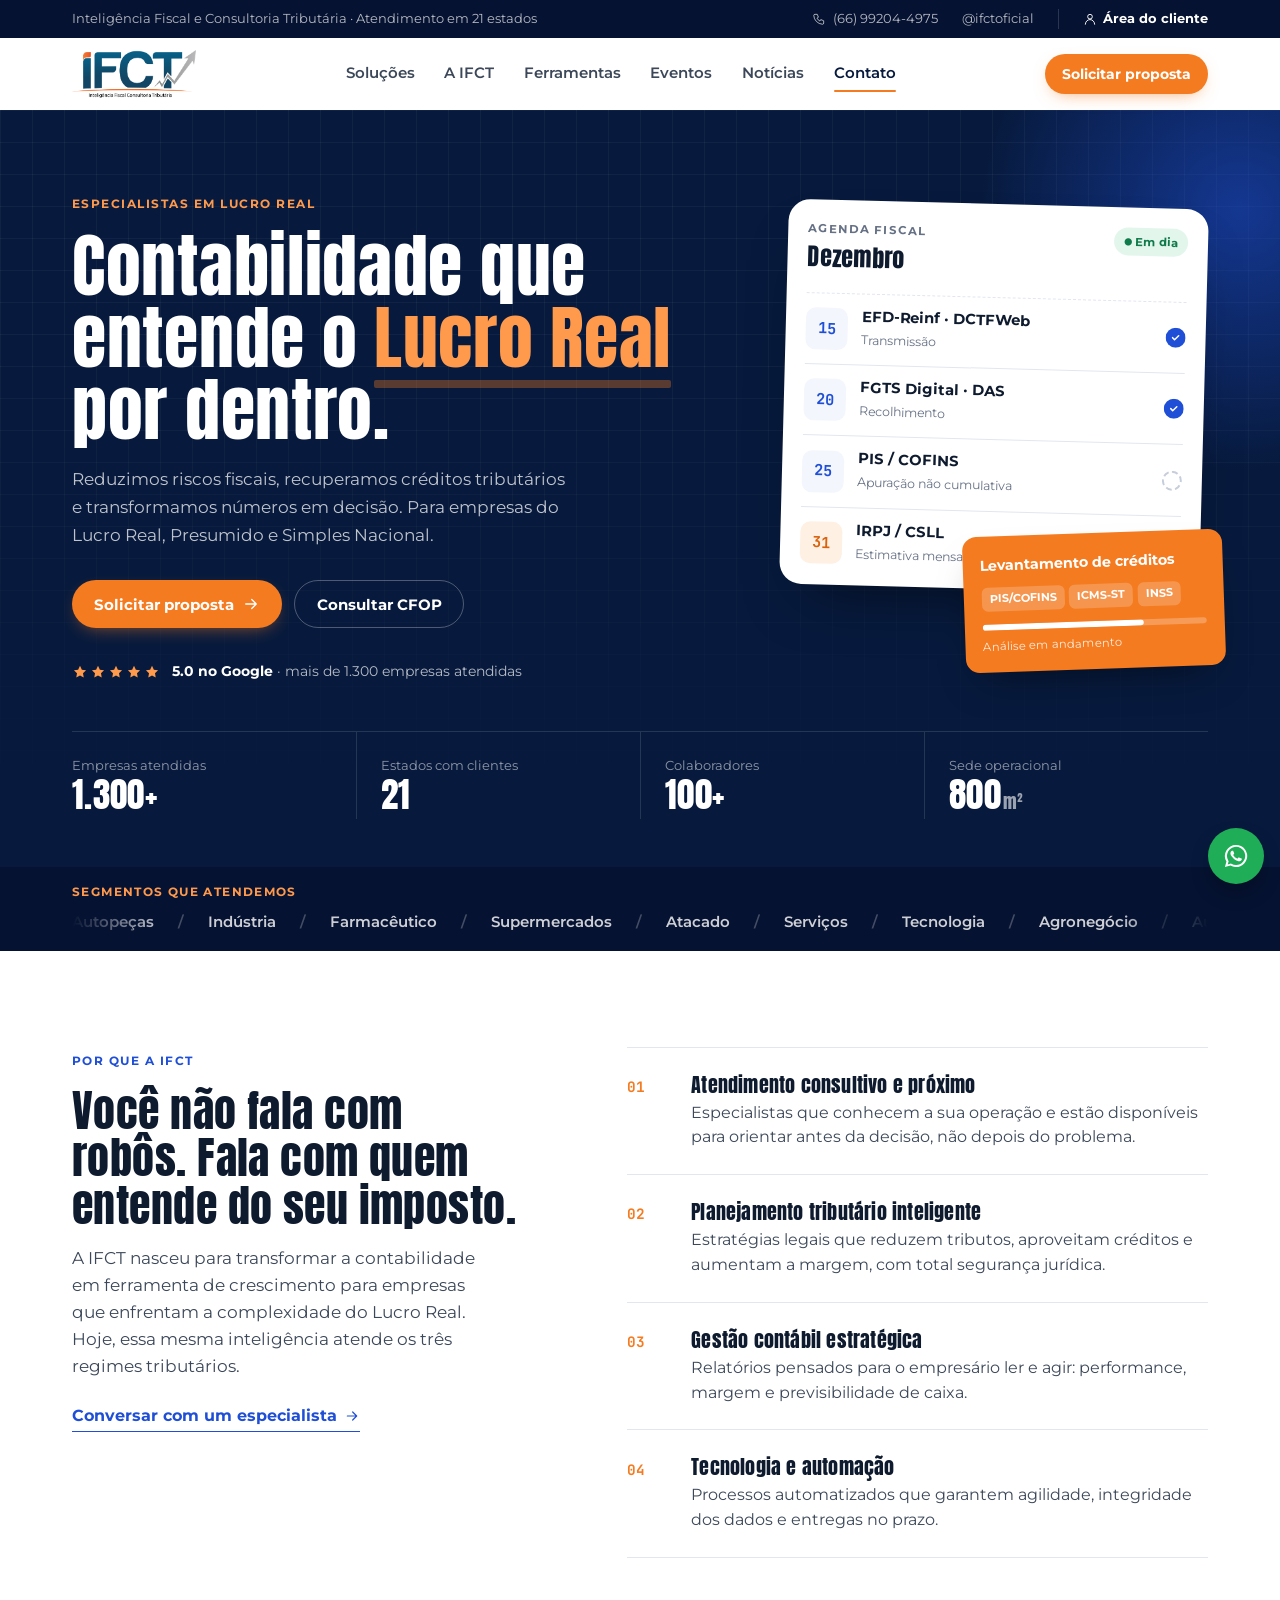
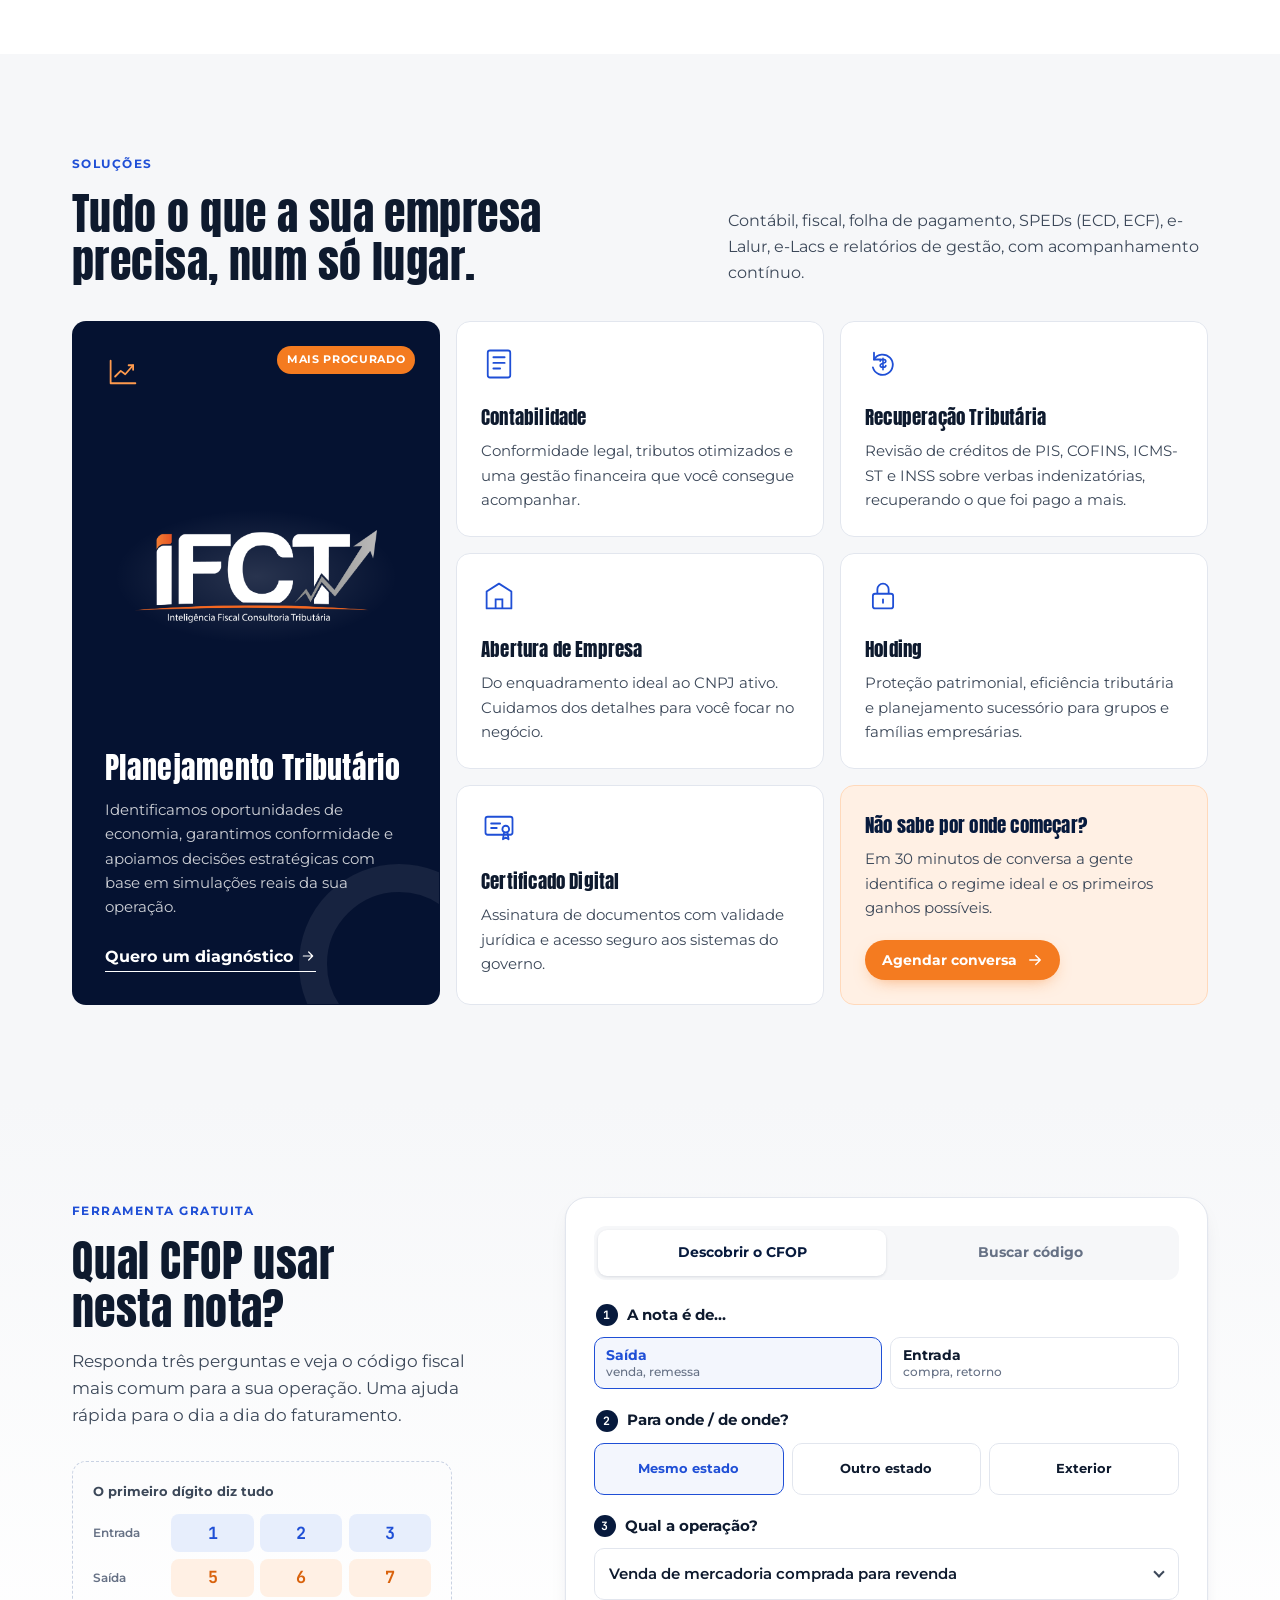
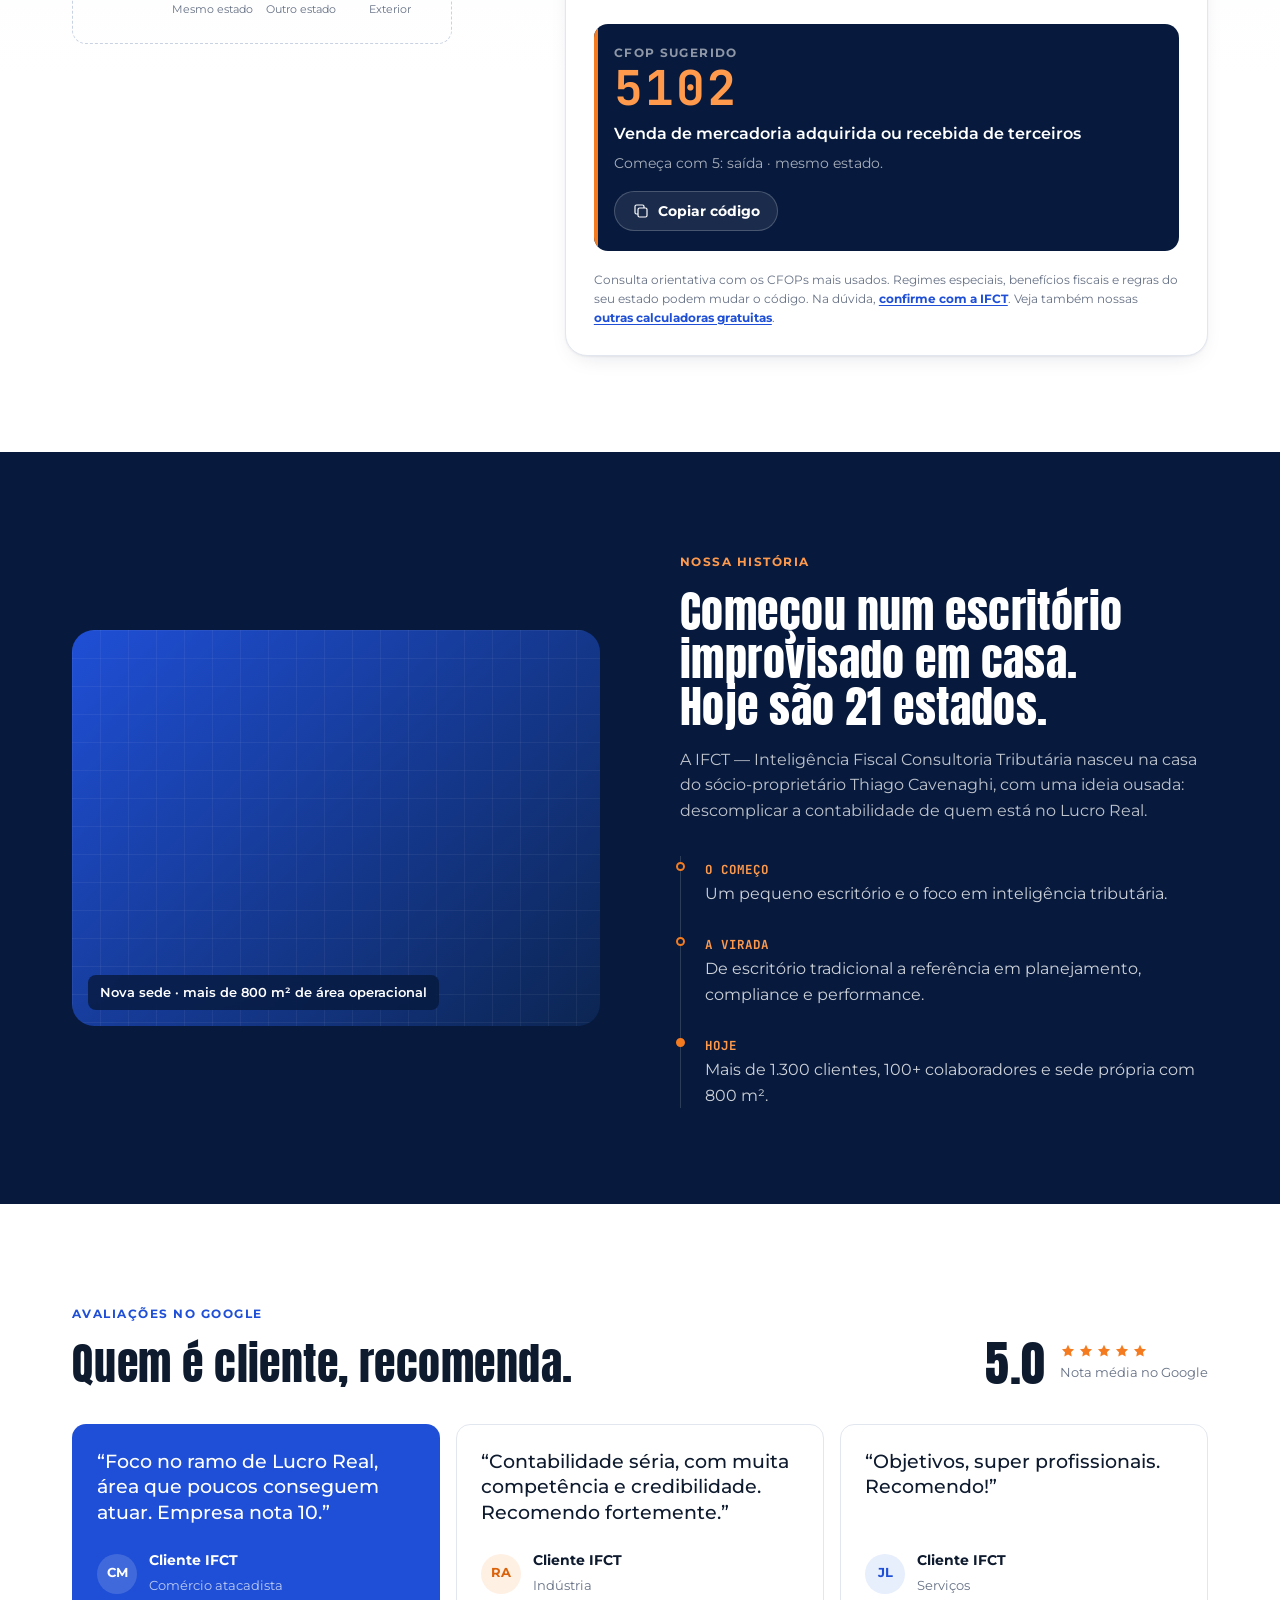
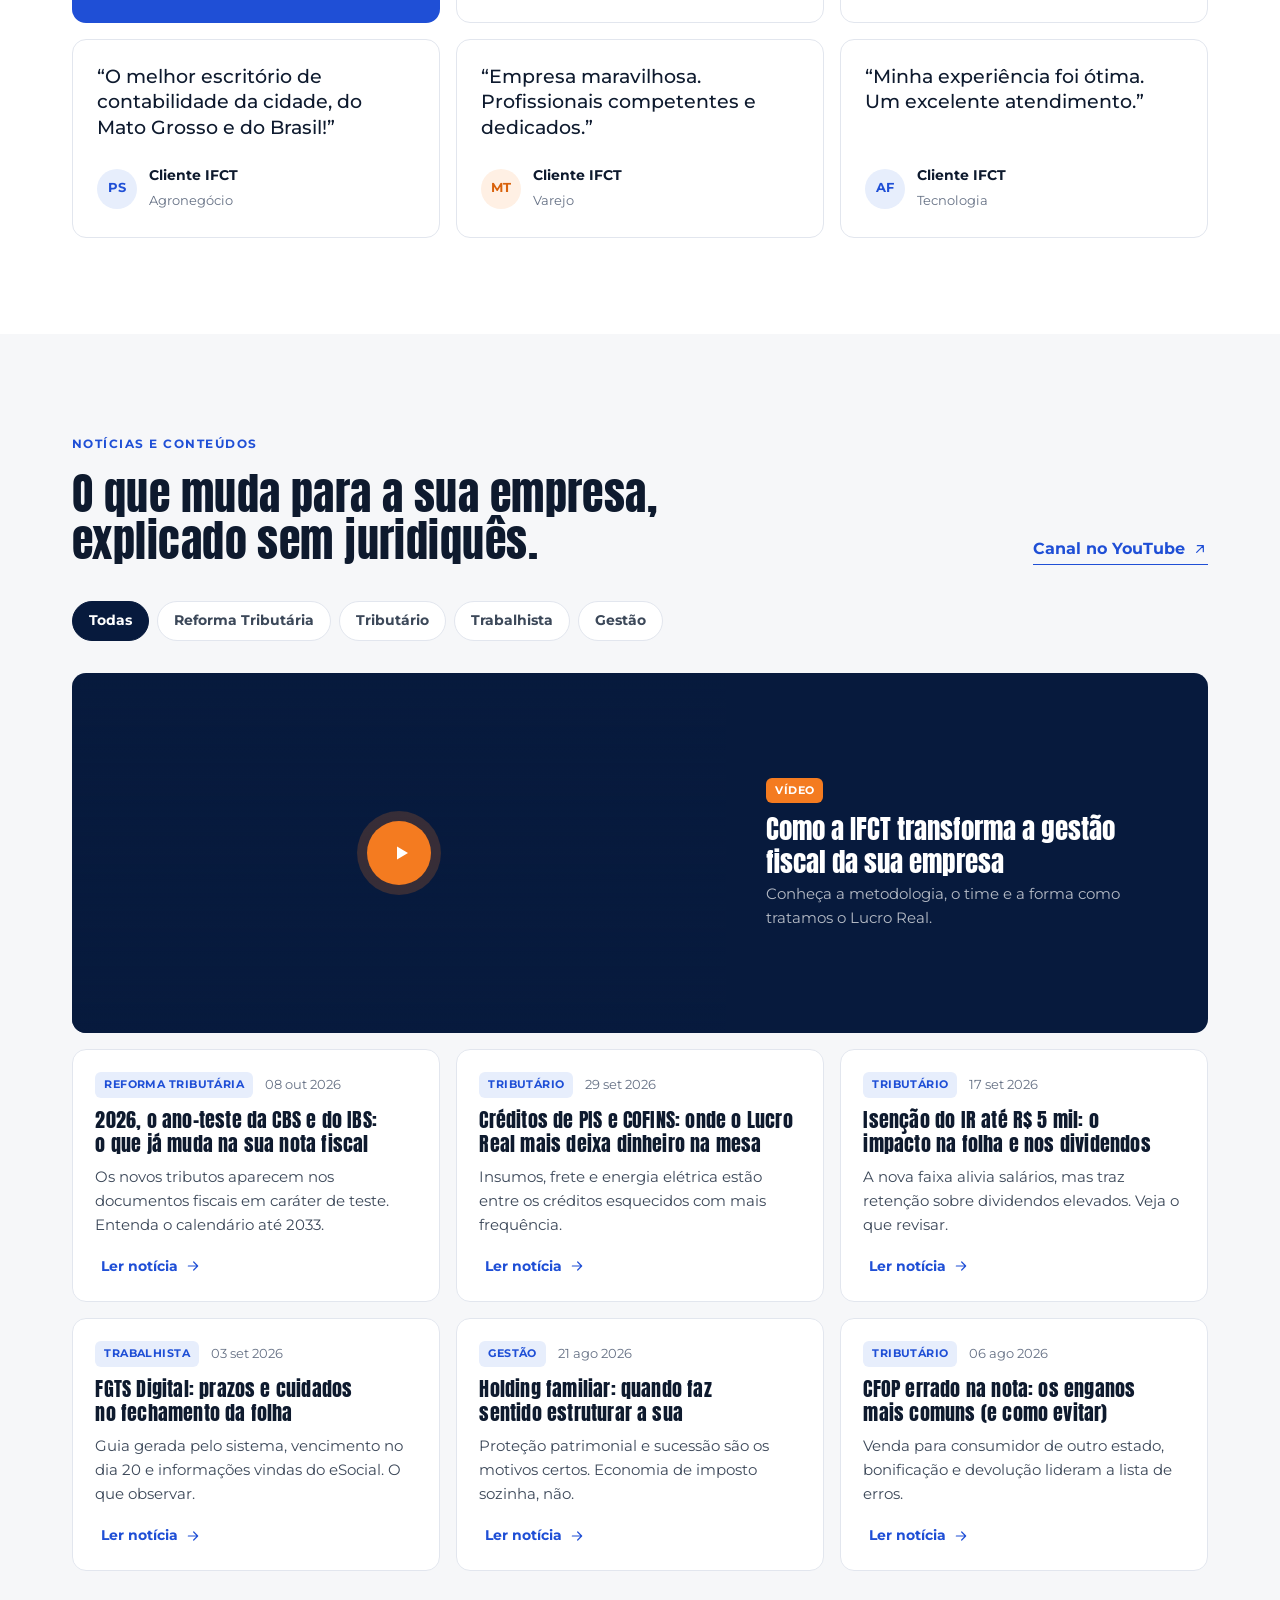
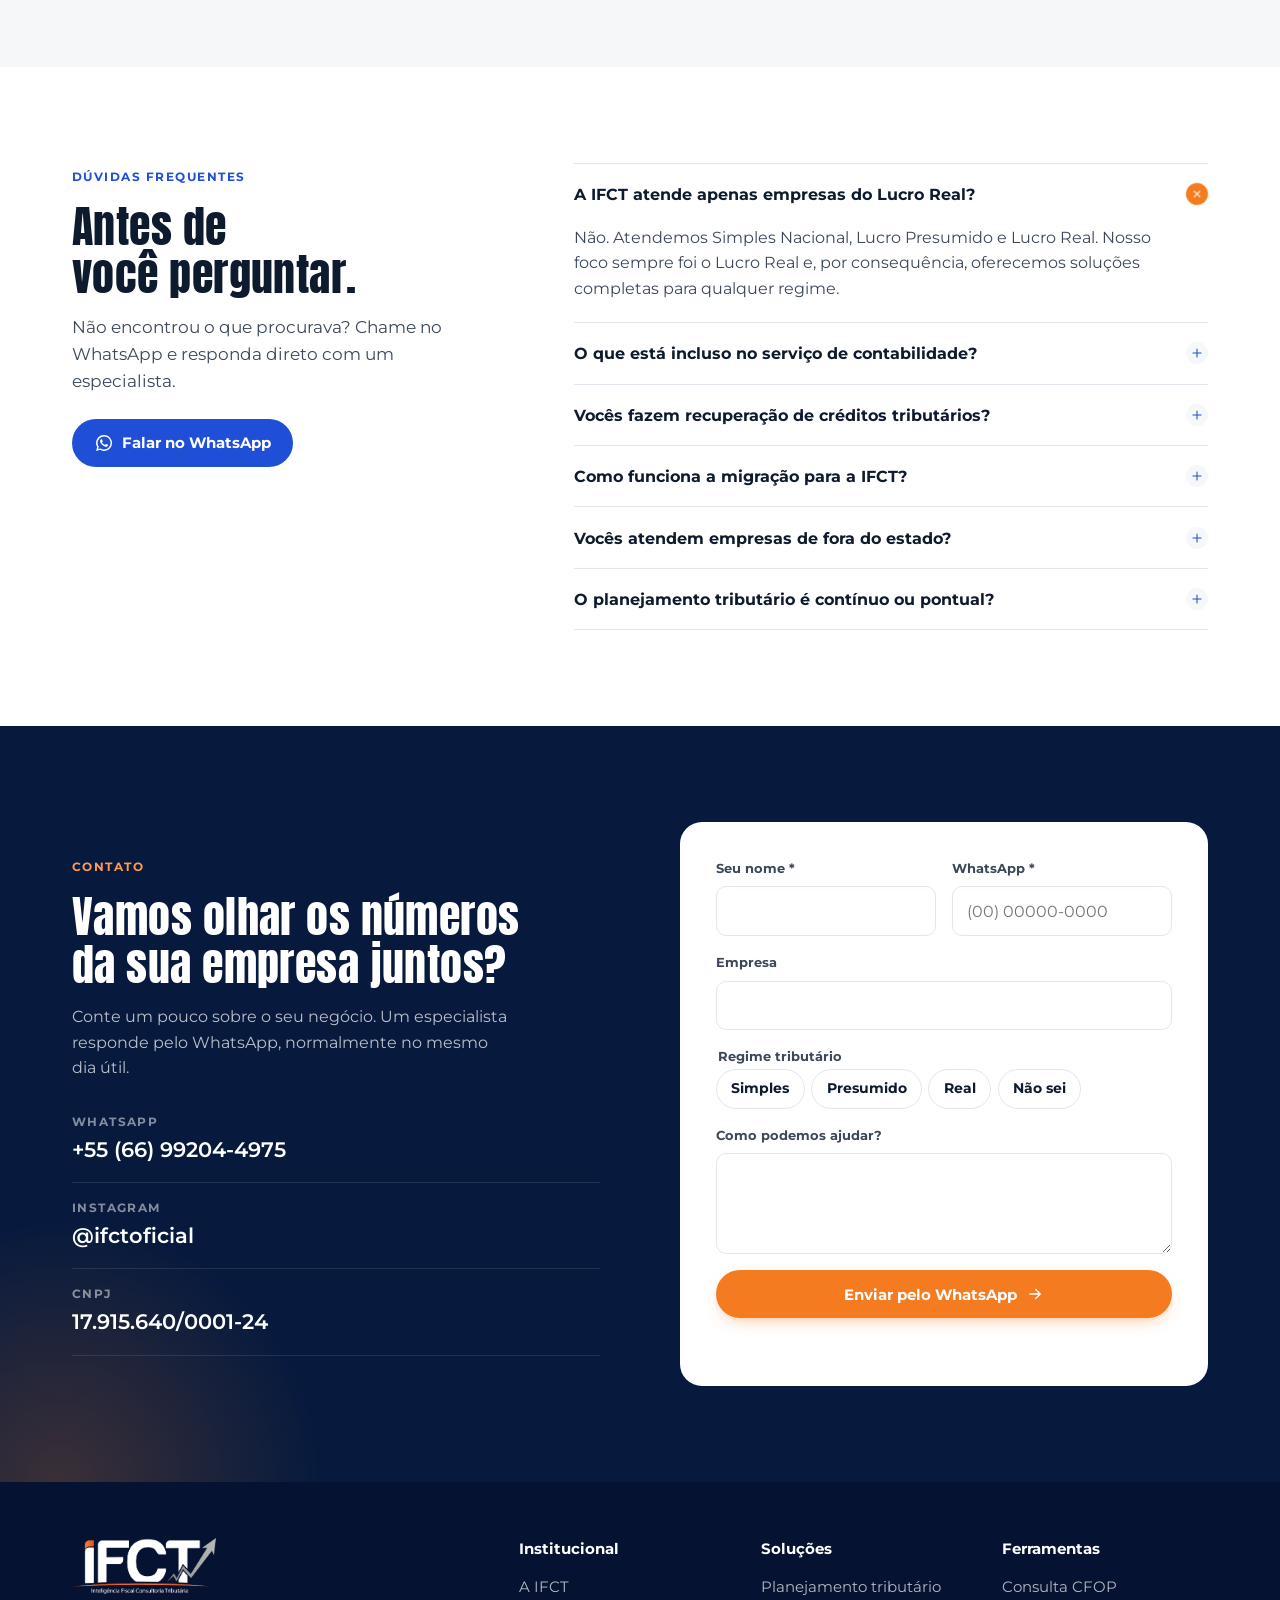
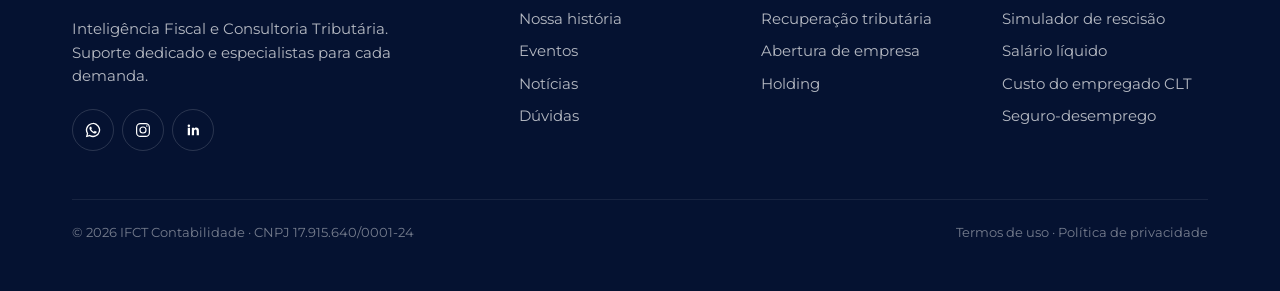
==== commit 229b0f56: "Novas ferramentas" ====
--- a/index.html
+++ b/index.html
@@ -62,9 +62,9 @@
       <ul>
         <li><a href="#solucoes">Soluções</a></li>
         <li><a href="#sobre">A IFCT</a></li>
-        <li><a href="#cfop">Consulta CFOP</a></li>
+        <li><a href="ferramentas.html">Ferramentas</a></li>
+        <li><a href="eventos.html">Eventos</a></li>
         <li><a href="#noticias">Notícias</a></li>
-        <li><a href="#duvidas">Dúvidas</a></li>
         <li><a href="#contato">Contato</a></li>
       </ul>
       <a class="btn btn--orange nav__cta-mobile" href="#contato">Solicitar proposta</a>
@@ -327,7 +327,7 @@
         <p class="code-list__empty" data-empty hidden>Nenhum CFOP encontrado. Tente outra palavra ou fale com a gente.</p>
       </div>
 
-      <p class="tool__note">Consulta orientativa com os CFOPs mais usados. Regimes especiais, benefícios fiscais e regras do seu estado podem mudar o código. Na dúvida, <a href="#contato">confirme com a IFCT</a>.</p>
+      <p class="tool__note">Consulta orientativa com os CFOPs mais usados. Regimes especiais, benefícios fiscais e regras do seu estado podem mudar o código. Na dúvida, <a href="#contato">confirme com a IFCT</a>. Veja também nossas <a href="ferramentas.html">outras calculadoras gratuitas</a>.</p>
     </div>
   </div>
 </section>
@@ -596,11 +596,15 @@
     </div>
     <nav class="footer__col" aria-label="Institucional">
       <p>Institucional</p>
-      <a href="#sobre">A IFCT</a><a href="#historia">Nossa história</a><a href="#noticias">Notícias</a><a href="#duvidas">Dúvidas</a>
+      <a href="#sobre">A IFCT</a><a href="#historia">Nossa história</a><a href="eventos.html">Eventos</a><a href="#noticias">Notícias</a><a href="#duvidas">Dúvidas</a>
     </nav>
     <nav class="footer__col" aria-label="Soluções">
       <p>Soluções</p>
-      <a href="#solucoes">Planejamento tributário</a><a href="#solucoes">Recuperação tributária</a><a href="#solucoes">Abertura de empresa</a><a href="#cfop">Consulta CFOP</a>
+      <a href="#solucoes">Planejamento tributário</a><a href="#solucoes">Recuperação tributária</a><a href="#solucoes">Abertura de empresa</a><a href="#solucoes">Holding</a>
+    </nav>
+    <nav class="footer__col" aria-label="Ferramentas">
+      <p>Ferramentas</p>
+      <a href="ferramentas/cfop.html">Consulta CFOP</a><a href="ferramentas/rescisao.html">Simulador de rescisão</a><a href="ferramentas/salario-liquido.html">Salário líquido</a><a href="ferramentas/custo-clt.html">Custo do empregado CLT</a><a href="ferramentas/seguro-desemprego.html">Seguro-desemprego</a>
     </nav>
   </div>
   <div class="container footer__bottom">
--- a/css/style.css
+++ b/css/style.css
@@ -46,7 +46,9 @@
 }
 
 /* ---------- Reset enxuto ---------- */
-*, *::before, *::after { box-sizing: border-box; }
+*, *::before, *::after {
+  box-sizing: border-box;
+}
 * { margin: 0; }
 html { scroll-behavior: smooth; scroll-padding-top: calc(var(--header-h) + 12px); -webkit-text-size-adjust: 100%; }
 body {
@@ -334,7 +336,7 @@
 .sol h3 { font-family: var(--f-display); font-weight: 400; font-size: 1.2rem; letter-spacing: .01em; margin-bottom: .4rem; }
 .sol p { color: var(--ink-2); font-size: .95rem; }
 
-.sol--feature { background: var(--blue-600); color: #fff; border-color: transparent; overflow: hidden; }
+.sol--feature { background: var(--navy-950); color: #fff; border-color: transparent; overflow: hidden; }
 .sol--feature::after {
   content: ""; position: absolute; right: -60px; bottom: -60px; width: 200px; height: 200px;
   border: 28px solid rgb(255 255 255 / .07); border-radius: 50%;
@@ -678,7 +680,8 @@
   .tool { padding: 1.75rem; }
   .modal__box { padding: 2.5rem; }
 
-  .footer__grid { grid-template-columns: 2fr 1fr 1fr; }
+  .footer__grid { grid-template-columns: repeat(3, 1fr); }
+  .footer__brand { grid-column: 1 / -1; }
   .footer__bottom { grid-template-columns: 1fr auto; border-top: 0; position: relative; }
   .footer__bottom::before { content: ""; position: absolute; top: 0; left: var(--gutter); right: var(--gutter); height: 1px; background: rgb(255 255 255 / .08); }
   .footer { padding-bottom: 3rem; }
@@ -748,9 +751,294 @@
   .faq header { position: sticky; top: 140px; align-self: start; }
 
   .contact__grid { grid-template-columns: 1fr 1fr; gap: 5rem; align-items: center; }
+  .footer__grid { grid-template-columns: 2fr 1fr 1fr 1fr; }
+  .footer__brand { grid-column: auto; }
   .form { padding: 2.25rem; }
 }
 
 @media (min-width: 80em) {
   .hero__title { font-size: 4.4rem; }
 }
+
+/* ==========================================================================
+   PÁGINAS INTERNAS (eventos, ferramentas, calculadoras)
+   ========================================================================== */
+
+/* ---------- Topo das páginas internas ---------- */
+.page-hero {
+  position: relative; isolation: isolate; overflow: hidden;
+  background: var(--navy-900); color: #fff; padding: 2rem 0 3rem;
+}
+.page-hero::before {
+  content: ""; position: absolute; inset: 0; z-index: -1;
+  background-image:
+    linear-gradient(rgb(255 255 255 / .045) 1px, transparent 1px),
+    linear-gradient(90deg, rgb(255 255 255 / .045) 1px, transparent 1px);
+  background-size: 32px 32px;
+  mask-image: linear-gradient(180deg, #000 30%, transparent 95%);
+}
+.page-hero::after {
+  content: ""; position: absolute; z-index: -1;
+  width: 480px; height: 480px; right: -200px; top: -180px; border-radius: 50%;
+  background: radial-gradient(closest-side, rgb(31 79 214 / .55), transparent);
+}
+.page-hero h1 {
+  font-family: var(--f-display); font-weight: 400;
+  font-size: clamp(2.1rem, 1.3rem + 3.6vw, 3.6rem);
+  line-height: 1.04; letter-spacing: .01em; text-wrap: balance; max-width: 22ch;
+}
+.page-hero__lead { margin-top: 1rem; font-size: 1.05rem; color: rgb(255 255 255 / .74); max-width: 54ch; }
+.page-hero__meta { display: flex; flex-wrap: wrap; gap: .5rem; margin-top: 1.5rem; }
+.page-hero__meta li {
+  display: inline-flex; align-items: center; gap: .45rem; padding: .4rem .8rem;
+  border: 1px solid rgb(255 255 255 / .18); border-radius: 999px; font-size: .82rem; font-weight: 600;
+}
+.page-hero__meta svg { width: 15px; height: 15px; color: var(--orange-400); }
+.page-hero .hero__actions { margin-top: 1.75rem; }
+
+.crumbs { display: flex; flex-wrap: wrap; gap: .4rem; margin-bottom: 1.5rem; font-size: .8rem; color: rgb(255 255 255 / .55); }
+.crumbs li + li::before { content: "/"; margin-right: .4rem; color: rgb(255 255 255 / .25); }
+.crumbs a:hover { color: #fff; }
+.crumbs [aria-current] { color: rgb(255 255 255 / .85); }
+
+/* ---------- Hub de ferramentas ---------- */
+.tools-hub { background: var(--paper); }
+.tools-grid { display: grid; gap: 1rem; }
+.tool-card {
+  position: relative; display: flex; flex-direction: column; gap: .6rem;
+  background: #fff; border: 1px solid var(--line); border-radius: var(--radius); padding: 1.5rem;
+  transition: border-color .25s, transform .3s var(--ease), box-shadow .3s;
+}
+.tool-card:hover { border-color: #c9d4ee; transform: translateY(-3px); box-shadow: var(--shadow); }
+.tool-card__icon { width: 48px; height: 48px; padding: 9px; border-radius: 12px; background: var(--blue-50); color: var(--blue-600); margin-bottom: .5rem; }
+.tool-card h2, .tool-card h3 { font-family: var(--f-display); font-weight: 400; font-size: 1.35rem; line-height: 1.2; letter-spacing: .01em; padding-right: 4.5rem; }
+.tool-card p { color: var(--ink-2); font-size: .94rem; }
+.tool-card__tag { position: absolute; top: 1.5rem; right: 1.5rem; font-size: .68rem; font-weight: 700; letter-spacing: .06em; text-transform: uppercase; color: var(--orange-600); background: var(--orange-100); padding: .3rem .6rem; border-radius: 999px; }
+.tool-card__go { display: inline-flex; align-items: center; gap: .4rem; margin-top: auto; padding-top: .5rem; font-weight: 700; font-size: .9rem; color: var(--blue-600); }
+.tool-card__go svg { width: 16px; height: 16px; transition: transform .25s var(--ease); }
+.tool-card:hover .tool-card__go svg, .ev-card:hover .tool-card__go svg { transform: translateX(3px); }
+.tool-card__go::after { content: ""; position: absolute; inset: 0; } /* card inteiro clicável */
+.tool-card--feature { background: var(--navy-900); color: #fff; border-color: transparent; }
+.tool-card--feature p { color: rgb(255 255 255 / .75); }
+.tool-card--feature .tool-card__icon { background: rgb(255 255 255 / .08); color: var(--orange-400); }
+.tool-card--feature .tool-card__go { color: var(--orange-400); }
+.tool-card--feature .tool-card__tag { background: var(--orange-500); color: #fff; }
+
+/* ---------- Calculadoras ---------- */
+.calc-wrap { padding: 2.5rem 0 var(--section); background: linear-gradient(180deg, var(--paper) 0, #fff 70%); }
+.calc { display: grid; gap: 1.25rem; align-items: start; }
+.calc__form { display: grid; gap: 1.1rem; }
+.calc__title { font-family: var(--f-display); font-weight: 400; font-size: 1.35rem; letter-spacing: .01em; }
+.calc__form .select select { min-height: 48px; }
+.input small { font-size: .76rem; color: var(--muted); line-height: 1.4; }
+.grid-2 { display: grid; gap: 1rem; }
+.grid-3 { display: grid; gap: 1rem; }
+
+/* Campo de dinheiro com "R$" fixo */
+.money { position: relative; display: block; }
+.money::before { content: "R$"; position: absolute; left: .9rem; top: 50%; transform: translateY(-50%); font-size: .88rem; font-weight: 700; color: var(--muted); pointer-events: none; }
+.money input { padding-left: 2.6rem; font-family: var(--f-mono); font-weight: 500; }
+.input input[type="number"], .input input[type="date"] { font-family: var(--f-mono); font-weight: 500; }
+
+.check { display: flex; align-items: flex-start; gap: .6rem; font-size: .9rem; font-weight: 600; cursor: pointer; line-height: 1.4; }
+.check input { width: 18px; height: 18px; margin-top: .1rem; accent-color: var(--blue-600); flex-shrink: 0; }
+.check small { display: block; font-weight: 500; color: var(--muted); font-size: .78rem; }
+
+/* Painel de resultado */
+.out {
+  position: relative; overflow: hidden;
+  background: var(--navy-900); color: #fff; border-radius: var(--radius-l); padding: 1.5rem;
+}
+.out::before { content: ""; position: absolute; left: 0; top: 0; bottom: 0; width: 4px; background: var(--orange-500); }
+.out__kicker { display: block; font-size: .72rem; font-weight: 700; letter-spacing: .12em; text-transform: uppercase; color: rgb(255 255 255 / .55); }
+.out__total { display: block; font-family: var(--f-mono); font-weight: 700; font-size: clamp(2.1rem, 1.6rem + 2.4vw, 2.9rem); line-height: 1.15; letter-spacing: .01em; color: var(--orange-400); }
+.out.flash .out__total { animation: flash .45s var(--ease); }
+.out__sub { font-size: .88rem; color: rgb(255 255 255 / .65); margin-top: .2rem; }
+.out__sub b { color: #fff; }
+.out__alert { margin-top: 1rem; padding: .8rem 1rem; border-radius: 10px; font-size: .88rem; line-height: 1.45; background: rgb(244 123 32 / .14); border: 1px solid rgb(244 123 32 / .45); }
+.out__alert:empty { display: none; }
+
+.split { display: flex; height: 10px; margin: 1.25rem 0 .7rem; border-radius: 6px; overflow: hidden; background: rgb(255 255 255 / .08); }
+.split span { width: var(--w); background: var(--c); transition: width .5s var(--ease); }
+.legend { display: flex; flex-wrap: wrap; gap: .35rem 1rem; font-size: .78rem; color: rgb(255 255 255 / .72); }
+.legend li { display: inline-flex; align-items: center; gap: .4rem; }
+.legend i { width: 10px; height: 10px; border-radius: 3px; background: var(--c); }
+
+.lines { margin-top: 1.25rem; }
+.lines li { display: flex; justify-content: space-between; align-items: baseline; gap: 1rem; padding: .6rem 0; border-bottom: 1px solid rgb(255 255 255 / .08); font-size: .9rem; }
+.lines small { display: block; font-size: .74rem; color: rgb(255 255 255 / .5); }
+.lines b { font-family: var(--f-mono); font-weight: 700; white-space: nowrap; }
+.lines .neg b { color: #ffa497; }
+.lines .head { padding: 1rem 0 .3rem; border-bottom: 0; font-size: .7rem; font-weight: 700; letter-spacing: .12em; text-transform: uppercase; color: var(--orange-400); }
+.lines .tot { border-bottom: 0; padding-top: .8rem; font-weight: 700; font-size: .98rem; }
+.lines .tot b { color: var(--orange-400); }
+
+.out__box { margin-top: 1.25rem; padding: 1rem; border-radius: var(--radius); background: rgb(255 255 255 / .06); border: 1px solid rgb(255 255 255 / .1); }
+.out__box .lines { margin-top: .25rem; }
+.out__box .lines li:last-child { border-bottom: 0; }
+.out__note { margin-top: 1.25rem; font-size: .76rem; line-height: 1.5; color: rgb(255 255 255 / .5); }
+
+.parcels { display: grid; grid-template-columns: repeat(auto-fit, minmax(190px, 1fr)); gap: .5rem; margin-top: 1rem; }
+.parcels li { display: flex; align-items: center; justify-content: space-between; gap: .75rem; padding: .7rem .9rem; border-radius: 10px; background: rgb(255 255 255 / .06); border: 1px solid rgb(255 255 255 / .12); animation: flash .4s var(--ease) both; }
+.parcels li:last-child:nth-child(odd) { grid-column: 1 / -1; }
+.parcels small { font-size: .75rem; font-weight: 700; color: var(--orange-400); }
+.parcels b { font-family: var(--f-mono); font-size: .9rem; white-space: nowrap; }
+
+/* ---------- Texto explicativo e tabelas de referência ---------- */
+.explain__grid { display: grid; gap: 2.5rem; }
+.prose h2 { margin-bottom: .5rem; }
+.prose h3 { font-family: var(--f-display); font-weight: 400; font-size: 1.35rem; letter-spacing: .01em; margin-top: 2rem; }
+.prose p, .prose li { color: var(--ink-2); }
+.prose p { margin-top: .75rem; }
+.prose ul { margin-top: .75rem; display: grid; gap: .4rem; }
+.prose ul li { position: relative; padding-left: 1.1rem; }
+.prose ul li::before { content: ""; position: absolute; left: 0; top: .65em; width: 6px; height: 6px; border-radius: 50%; background: var(--orange-500); }
+.prose strong { color: var(--ink); }
+.table-scroll { overflow-x: auto; margin-top: 1rem; border: 1px solid var(--line); border-radius: var(--radius); }
+.ref-table { width: 100%; border-collapse: collapse; font-size: .88rem; }
+.ref-table caption { text-align: left; padding: .9rem 1rem .2rem; font-weight: 700; font-size: .85rem; }
+.ref-table th, .ref-table td { text-align: left; padding: .65rem 1rem; border-bottom: 1px solid var(--line); }
+.ref-table tr:last-child td { border-bottom: 0; }
+.ref-table th { font-size: .7rem; letter-spacing: .08em; text-transform: uppercase; color: var(--muted); }
+.ref-table .num { font-family: var(--f-mono); text-align: right; white-space: nowrap; }
+.ref-src { margin-top: .6rem; font-size: .76rem; color: var(--muted); }
+.explain .faq__list { margin-top: 1rem; }
+
+/* ---------- Faixa de CTA no fim das páginas ---------- */
+.cta-band { padding-block: var(--section); }
+.cta-box {
+  position: relative; overflow: hidden; isolation: isolate;
+  display: grid; gap: 1.5rem; padding: 2rem 1.5rem;
+  background: var(--navy-900); color: #fff; border-radius: var(--radius-l);
+}
+.cta-box::after { content: ""; position: absolute; z-index: -1; right: -160px; bottom: -220px; width: 480px; height: 480px; border-radius: 50%; background: radial-gradient(closest-side, rgb(244 123 32 / .3), transparent); }
+.cta-box p:not(.eyebrow) { color: rgb(255 255 255 / .74); margin-top: .9rem; max-width: 52ch; }
+.cta-box__actions { display: flex; flex-wrap: wrap; gap: .75rem; align-items: center; }
+.cta-box__actions .btn svg { width: 20px; height: 20px; }
+
+.related { padding-top: var(--section); }
+.related .tools-grid { margin-top: 1.5rem; }
+.related .h2 { font-size: clamp(1.5rem, 1.2rem + 1.4vw, 2rem); }
+
+/* ---------- Eventos: listagem ---------- */
+.events { background: var(--paper); }
+.ev-grid { display: grid; gap: 1rem; }
+.ev-card {
+  position: relative; display: flex; flex-direction: column; overflow: hidden;
+  background: #fff; border: 1px solid var(--line); border-radius: var(--radius);
+  transition: transform .3s var(--ease), box-shadow .3s, border-color .25s;
+}
+.ev-card:hover { transform: translateY(-3px); box-shadow: var(--shadow); border-color: #c9d4ee; }
+.ev-cover {
+  position: relative; isolation: isolate; aspect-ratio: 16 / 9;
+  display: flex; align-items: flex-end; justify-content: space-between; gap: 1rem;
+  padding: 1rem 1.1rem; color: #fff;
+  background-color: var(--navy-900);
+  background-image:
+    radial-gradient(circle at 85% 15%, rgb(31 79 214 / .7), transparent 55%),
+    linear-gradient(rgb(255 255 255 / .05) 1px, transparent 1px),
+    linear-gradient(90deg, rgb(255 255 255 / .05) 1px, transparent 1px);
+  background-size: auto, 24px 24px, 24px 24px;
+}
+.ev-cover--o {
+  background-color: var(--navy-800);
+  background-image:
+    radial-gradient(circle at 85% 15%, rgb(244 123 32 / .55), transparent 55%),
+    linear-gradient(rgb(255 255 255 / .05) 1px, transparent 1px),
+    linear-gradient(90deg, rgb(255 255 255 / .05) 1px, transparent 1px);
+}
+.ev-cover img { position: absolute; inset: 0; z-index: -1; width: 100%; height: 100%; object-fit: cover; }
+.ev-cover__kind { position: absolute; top: 1rem; left: 1.1rem; font-size: .7rem; font-weight: 700; letter-spacing: .1em; text-transform: uppercase; color: rgb(255 255 255 / .8); }
+.ev-date { display: grid; place-items: center; min-width: 62px; padding: .5rem .4rem .45rem; border-radius: 12px; background: #fff; color: var(--navy-900); line-height: 1; }
+.ev-date b { font-family: var(--f-display); font-size: 1.9rem; font-weight: 400; }
+.ev-date small { margin-top: .25rem; font-size: .66rem; font-weight: 700; letter-spacing: .1em; text-transform: uppercase; color: var(--orange-600); }
+.ev-status { font-size: .68rem; font-weight: 700; letter-spacing: .04em; text-transform: uppercase; padding: .3rem .6rem; border-radius: 999px; background: #e3f6ec; color: #0f7a4a; }
+.ev-status--off { background: rgb(255 255 255 / .16); color: #fff; }
+.ev-card__body { flex: 1; display: flex; flex-direction: column; gap: .6rem; padding: 1.25rem 1.3rem 1.4rem; }
+.ev-card h2 { font-family: var(--f-display); font-weight: 400; font-size: 1.3rem; line-height: 1.2; letter-spacing: .01em; text-wrap: balance; }
+.ev-card__body > p { color: var(--ink-2); font-size: .92rem; }
+.ev-meta { display: grid; gap: .3rem; font-size: .85rem; color: var(--ink-2); }
+.ev-meta li { display: flex; align-items: center; gap: .5rem; }
+.ev-meta svg { width: 16px; height: 16px; color: var(--blue-600); }
+.ev-card.is-past .ev-cover { filter: grayscale(.7); }
+.ev-empty { grid-column: 1 / -1; padding: 3rem 1rem; text-align: center; color: var(--muted); border: 1px dashed #c9d2e3; border-radius: var(--radius); }
+
+/* ---------- Eventos: página do evento ---------- */
+.ev-hero__grid { display: grid; gap: 2rem; }
+.countdown-card { padding: 1.25rem; border-radius: var(--radius-l); background: rgb(255 255 255 / .06); border: 1px solid rgb(255 255 255 / .12); }
+.countdown-card > p:first-child { font-size: .72rem; font-weight: 700; letter-spacing: .12em; text-transform: uppercase; color: rgb(255 255 255 / .6); margin-bottom: .75rem; }
+.countdown { display: grid; grid-template-columns: repeat(4, 1fr); gap: .5rem; }
+.countdown div { padding: .7rem .25rem; text-align: center; border-radius: 10px; background: rgb(255 255 255 / .06); }
+.countdown b { display: block; font-family: var(--f-mono); font-size: 1.7rem; font-weight: 700; line-height: 1.1; color: var(--orange-400); }
+.countdown small { font-size: .66rem; font-weight: 700; letter-spacing: .08em; text-transform: uppercase; color: rgb(255 255 255 / .55); }
+.countdown-card__date { margin-top: 1rem; font-size: .9rem; color: rgb(255 255 255 / .8); }
+.countdown-card__date b { color: #fff; }
+
+.ev-layout { display: grid; gap: 3rem; }
+.ev-block + .ev-block { margin-top: 3rem; }
+.ev-block > h2 { font-family: var(--f-display); font-weight: 400; font-size: 1.7rem; letter-spacing: .01em; margin-bottom: 1rem; }
+.ev-block > p { color: var(--ink-2); margin-top: .75rem; }
+.checks { display: grid; gap: .7rem; }
+.checks li { display: flex; gap: .7rem; align-items: flex-start; color: var(--ink-2); }
+.checks svg { width: 22px; height: 22px; padding: 4px; border-radius: 50%; background: var(--orange-100); color: var(--orange-600); margin-top: .1rem; }
+.agenda { border-top: 1px solid var(--line); }
+.agenda li { display: grid; grid-template-columns: 4.2rem 1fr; gap: 1rem; padding: 1rem 0; border-bottom: 1px solid var(--line); }
+.agenda time { font-family: var(--f-mono); font-weight: 700; color: var(--blue-600); }
+.agenda b { display: block; line-height: 1.35; }
+.agenda p { color: var(--ink-2); font-size: .92rem; margin-top: .2rem; }
+.speakers { display: grid; gap: .75rem; }
+.speaker { display: flex; align-items: center; gap: 1rem; padding: 1rem; border: 1px solid var(--line); border-radius: var(--radius); }
+.speaker .avatar { width: 56px; height: 56px; font-size: 1rem; flex-shrink: 0; }
+.speaker:nth-child(even) .avatar { background: var(--orange-100); color: var(--orange-600); }
+.speaker b { display: block; }
+.speaker small { color: var(--muted); font-size: .85rem; }
+
+.ev-aside .form { border: 1px solid var(--line); box-shadow: var(--shadow); }
+.ev-aside__title { font-family: var(--f-display); font-weight: 400; font-size: 1.5rem; letter-spacing: .01em; line-height: 1.15; }
+.ev-aside__price { display: flex; justify-content: space-between; gap: 1rem; padding: .8rem 1rem; border-radius: 10px; background: var(--paper); font-size: .88rem; }
+.ev-aside__price b { color: var(--navy-900); text-align: right; }
+.ev-tools { display: flex; flex-wrap: wrap; gap: .5rem; margin-top: 1rem; }
+.ev-tools .btn svg { width: 16px; height: 16px; }
+.ev-tools .btn:hover svg { transform: none; }
+.ev-closed { padding: 1.5rem; border-radius: var(--radius-l); background: var(--paper); border: 1px solid var(--line); }
+.ev-closed p { color: var(--ink-2); margin: .5rem 0 1.25rem; }
+
+@media (min-width: 30em) {
+  .grid-2 { grid-template-columns: 1fr 1fr; }
+  .grid-3 { grid-template-columns: repeat(3, 1fr); }
+}
+
+@media (min-width: 48em) {
+  .page-hero { padding: 2.5rem 0 4rem; }
+  .tools-grid, .ev-grid { grid-template-columns: repeat(2, 1fr); }
+  .calc__form.tool { padding: 1.75rem; }
+  .out { padding: 2rem; }
+  .cta-box { padding: 3rem; }
+  .speakers { grid-template-columns: 1fr 1fr; }
+  /* Primeiro evento em destaque, ocupando a linha inteira */
+  .ev-card--feature { grid-column: 1 / -1; flex-direction: row; }
+  .ev-card--feature .ev-cover { flex: 1.2; aspect-ratio: auto; min-height: 300px; }
+  .ev-card--feature .ev-card__body { flex: 1; padding: 2rem; justify-content: center; }
+  .ev-card--feature h2 { font-size: 1.75rem; }
+}
+
+@media (min-width: 64em) {
+  .page-hero { padding: 3rem 0 4.5rem; }
+  .tools-grid, .ev-grid { grid-template-columns: repeat(3, 1fr); }
+  .tool-card--feature { grid-column: span 2; }
+  .calc { grid-template-columns: 1fr 1fr; gap: 2rem; }
+  .calc .out { position: sticky; top: 130px; }
+  .explain__grid { grid-template-columns: 1.1fr .9fr; gap: 4rem; align-items: start; }
+  .cta-box { grid-template-columns: 1.5fr auto; align-items: center; gap: 3rem; padding: 3.5rem; }
+  .cta-box__actions { flex-direction: column; align-items: stretch; }
+  .ev-hero__grid { grid-template-columns: 1.4fr .8fr; align-items: end; gap: 4rem; }
+  .ev-layout { grid-template-columns: 1.4fr .9fr; gap: 4rem; align-items: start; }
+  .ev-aside { position: sticky; top: 130px; }
+}
+
+/* Campos com "R$" e selects dentro de .input não herdam o estilo do rótulo */
+.input > .money, .input > .select { display: block; margin-bottom: 0; font-size: 1rem; font-weight: 400; color: var(--ink); }
+.calc__form .input { align-content: start; }
+.back-link { display: inline-flex; align-items: center; gap: .5rem; margin-bottom: 1rem; font-size: .85rem; font-weight: 600; color: var(--orange-400); transition: gap .2s var(--ease), color .2s; }
+.back-link svg { width: 18px; height: 18px; transform: rotate(180deg); }
+.back-link:hover { gap: .7rem; color: #fff; }
